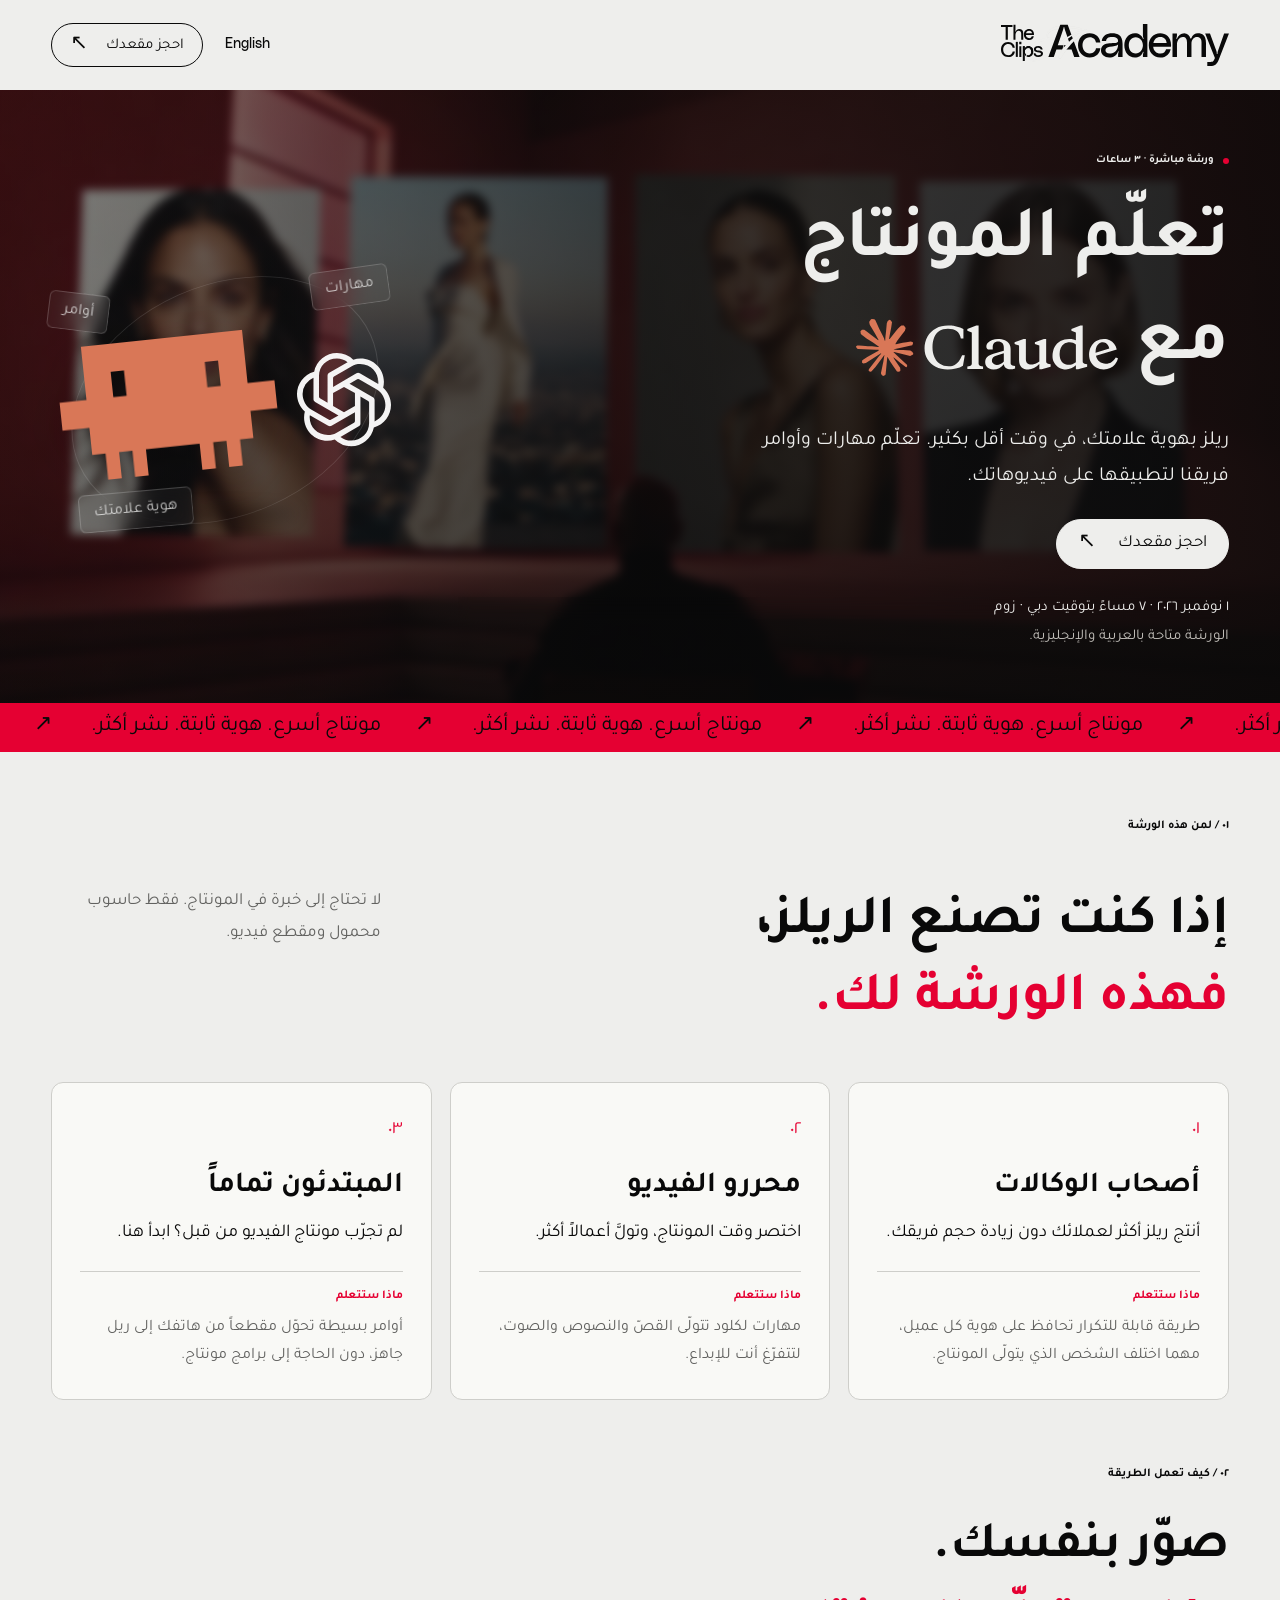
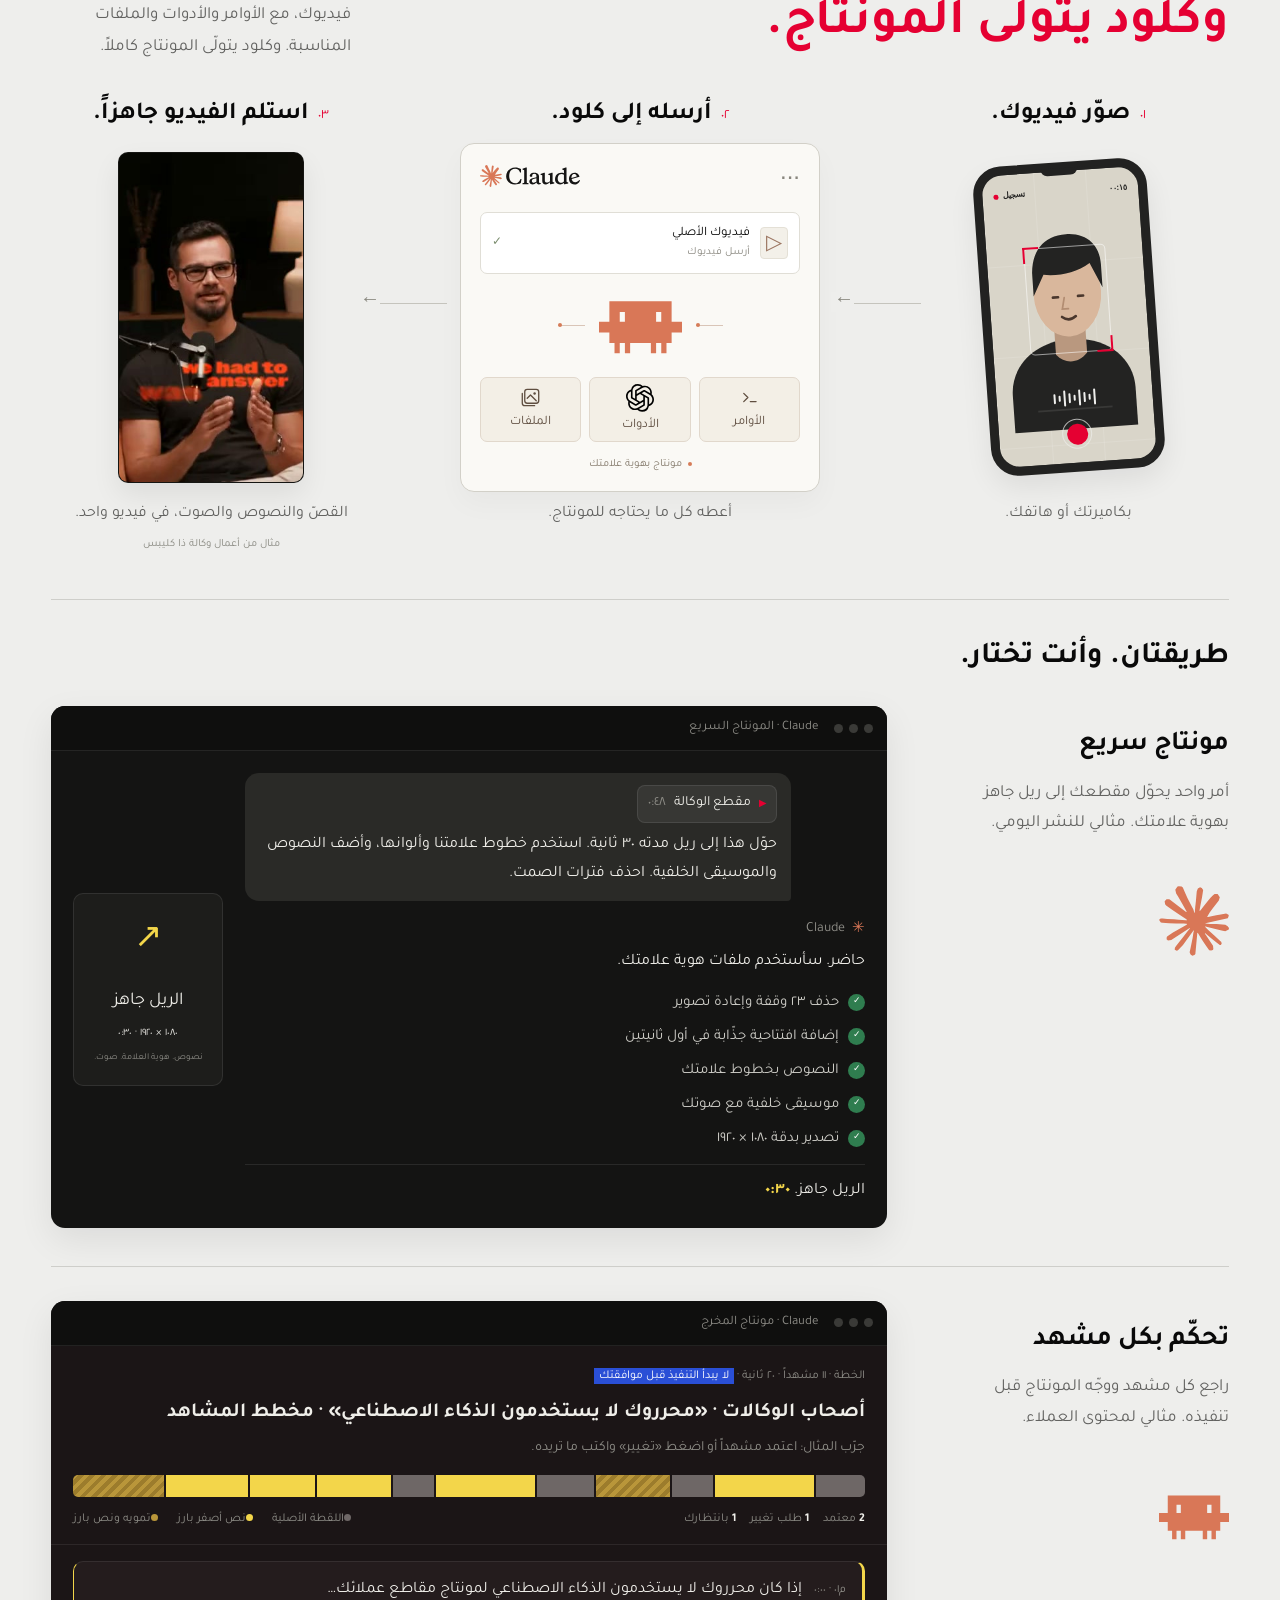
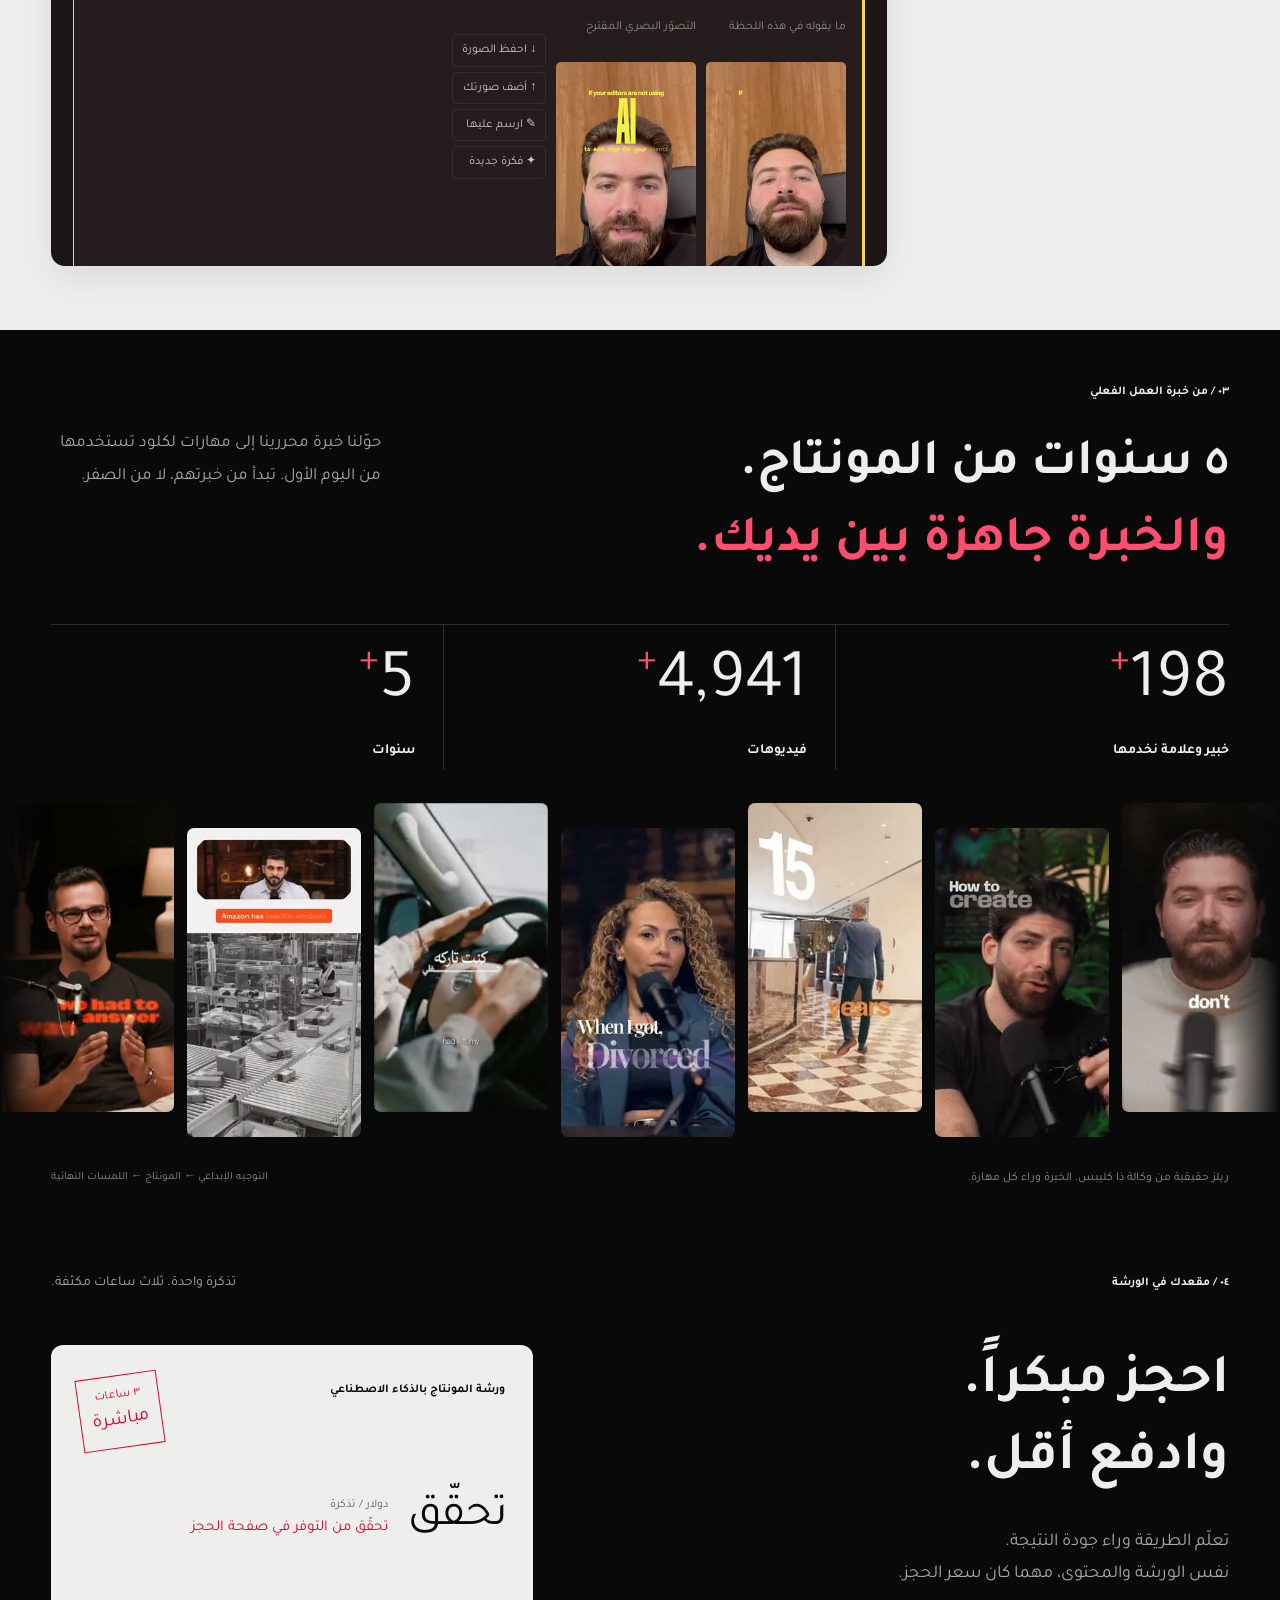
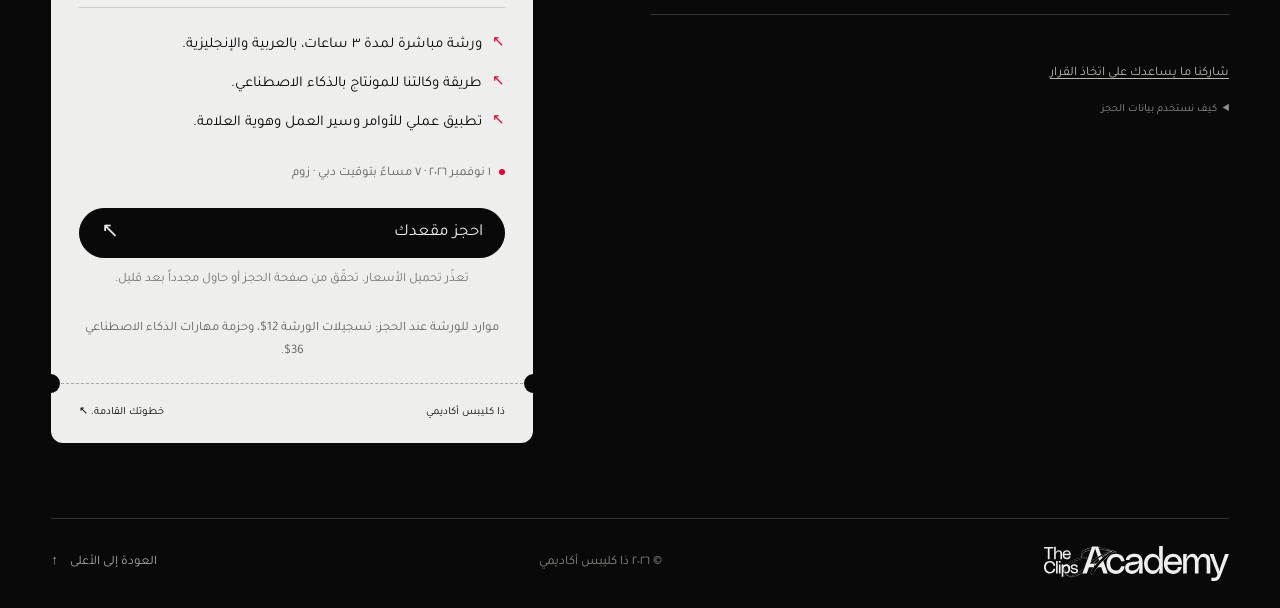
==== ar.html @ a766a7c7 "Show extended $47 workshop offer" ====
<!doctype html>
<html lang="ar" dir="rtl">
<head>
  <meta charset="UTF-8">
  <meta name="viewport" content="width=device-width, initial-scale=1">
  <meta name="theme-color" content="#eeeeec">
  <meta name="description" content="تعلّم مونتاج الريلز باستخدام كلود في ورشة مباشرة لمدة ٣ ساعات بالعربية والإنجليزية، لأصحاب الوكالات ومحرري الفيديو والمبتدئين. مونتاج بهوية علامتك، بأمر واحد أو مشهداً بمشهد.">
  <meta property="og:title" content="ذا كليبس أكاديمي | مونتاج الريلز باستخدام كلود">
  <meta property="og:description" content="خبرة آلاف الفيديوهات في مهارات وخطوات عمل بالذكاء الاصطناعي. ورشة مباشرة لمدة ٣ ساعات بالعربية والإنجليزية، عبر زوم يوم ١ نوفمبر ٢٠٢٦، الساعة ٧ مساءً بتوقيت دبي.">
  <meta property="og:type" content="website">
  <meta property="og:url" content="https://theclips.academy/ar.html">
  <link rel="canonical" href="https://theclips.academy/ar.html">
  <link rel="alternate" hreflang="en" href="https://theclips.academy/">
  <link rel="alternate" hreflang="ar" href="https://theclips.academy/ar.html">
  <link rel="alternate" hreflang="x-default" href="https://theclips.academy/">
  <meta property="og:locale" content="ar_AE">
  <meta property="og:locale:alternate" content="en_US">
  <meta property="og:image" content="https://theclips.academy/assets/hero-poster.jpg">
  <meta name="twitter:card" content="summary_large_image">
  <title>ذا كليبس أكاديمي | مونتاج الريلز باستخدام كلود</title>
  <link rel="icon" type="image/svg+xml" href="assets/favicon.svg">
  <link rel="preload" href="assets/tajawal-regular.ttf" as="font" type="font/ttf" crossorigin>
  <link rel="preload" href="assets/tajawal-bold.ttf" as="font" type="font/ttf" crossorigin>
  <link rel="stylesheet" href="style.css?v=claude-workflow-1">
  <link rel="stylesheet" href="omar.css?v=omar-1">
  <link rel="stylesheet" href="arabic.css?v=bilingual-1">
  <link rel="stylesheet" href="workflow.css?v=claude-workflow-1">
  <link rel="stylesheet" href="refine.css?v=mobile-stats-2">
  <script src="app.js?v=refine-1" defer></script>
  <script src="omar.js?v=flow-1" defer></script>
  <script type="module" src="features/pricing/storefront.mjs?v=sunday-47"></script>
  <link rel="stylesheet" href="features/analytics/feedback.css">
  <script type="module" src="features/analytics/tracking.mjs?v=funnel-1"></script>
  <script src="features/analytics/meta-pixel.js?v=1" defer></script>
</head>
<body>
  <a class="skip-link" href="#main">انتقل إلى المحتوى</a>
  <header class="header">
    <a class="brand" href="#top" aria-label="ذا كليبس أكاديمي، الصفحة الرئيسية"><img src="assets/logo-dark.svg" alt="ذا كليبس أكاديمي" width="1928" height="359"></a>
    <div class="header-actions"><a class="language-link" href="./" lang="en" dir="ltr" hreflang="en" aria-label="View website in English">English</a>
    <a class="button button-small nav-cta" href="https://os.theclips.academy/workshop/checkout"><span>احجز مقعدك</span><span class="arrow" aria-hidden="true">↗</span></a>
    </div>
  </header>
  <main id="main">
    <section class="hero section" id="top" aria-labelledby="hero-title">
      <div class="hero-backdrop" aria-hidden="true"><video id="hero-video" src="assets/hero-film.mp4" poster="assets/hero-poster.jpg" muted loop playsinline preload="metadata"></video></div>
      <div class="hero-layout">
        <div class="hero-content">
          <div class="eyebrow hero-eyebrow" data-load><span class="live-dot" aria-hidden="true"></span>ورشة مباشرة · ٣ ساعات</div>
          <h1 id="hero-title"><span class="heading-line" data-load>تعلّم المونتاج</span><span class="heading-line hero-logo-line" data-load style="--delay:.12s"><span>مع</span><img class="headline-claude" src="assets/claude-logo-light.svg" alt="Claude" width="9156" height="2000"></span></h1>
          <div class="hero-copy" data-load style="--delay:.2s"><p class="hero-subheading">ريلز بهوية علامتك، في وقت أقل بكثير. تعلّم مهارات وأوامر فريقنا لتطبيقها على فيديوهاتك.</p><a href="https://os.theclips.academy/workshop/checkout" class="button button-primary magnetic"><span>احجز مقعدك</span><span class="arrow" aria-hidden="true">↗</span></a></div>
          <div class="hero-details"><p class="hero-event">١ نوفمبر ٢٠٢٦ · ٧ مساءً بتوقيت دبي · زوم</p><p class="hero-language">الورشة متاحة بالعربية والإنجليزية.</p></div>
        </div>
        <div class="hero-companion" aria-hidden="true"><div class="companion-orbit"></div><span class="companion-chip chip-skills">مهارات</span><span class="companion-chip chip-prompt">أوامر</span><span class="companion-chip chip-brand">هوية علامتك</span><div class="companion-pair"><img class="companion-clawd" src="assets/clawd.svg" alt="" width="240" height="240"><img class="companion-chatgpt" src="assets/chatgpt-symbol.svg" alt="" width="100" height="100"></div><span class="companion-shadow"></span></div>
      </div>
      <div class="word-ticker" aria-hidden="true"><div class="word-track"><span>مونتاج أسرع. هوية ثابتة. نشر أكثر. <i>↗</i> </span><span>مونتاج أسرع. هوية ثابتة. نشر أكثر. <i>↗</i> </span><span>مونتاج أسرع. هوية ثابتة. نشر أكثر. <i>↗</i> </span><span>مونتاج أسرع. هوية ثابتة. نشر أكثر. <i>↗</i> </span></div></div>
    </section>
    <section class="who section" id="who" aria-labelledby="who-title">
      <div class="section-top" data-reveal><span class="eyebrow">٠١ / لمن هذه الورشة</span></div>
      <div class="section-heading"><h2 id="who-title" data-reveal><span class="heading-line">إذا كنت تصنع الريلز،</span><span class="heading-line accent">فهذه الورشة لك.</span></h2><p data-reveal>لا تحتاج إلى خبرة في المونتاج. فقط حاسوب محمول ومقطع&nbsp;فيديو.</p></div>
      <ul class="who-grid" aria-label="الفئات التي تستفيد من الورشة"><li data-reveal style="--delay:0.00s"><span class="step-number" aria-hidden="true">٠١</span><h3>أصحاب الوكالات</h3><p class="who-line">أنتج ريلز أكثر لعملائك دون زيادة حجم فريقك.</p><p class="who-get"><b>ماذا ستتعلم</b>طريقة قابلة للتكرار تحافظ على هوية كل عميل، مهما اختلف الشخص الذي يتولّى المونتاج.</p></li><li data-reveal style="--delay:0.08s"><span class="step-number" aria-hidden="true">٠٢</span><h3>محررو الفيديو</h3><p class="who-line">اختصر وقت المونتاج، وتولَّ أعمالاً أكثر.</p><p class="who-get"><b>ماذا ستتعلم</b>مهارات لكلود تتولّى القصّ والنصوص والصوت، لتتفرّغ أنت للإبداع.</p></li><li data-reveal style="--delay:0.16s"><span class="step-number" aria-hidden="true">٠٣</span><h3>المبتدئون تماماً</h3><p class="who-line">لم تجرّب مونتاج الفيديو من قبل؟ ابدأ هنا.</p><p class="who-get"><b>ماذا ستتعلم</b>أوامر بسيطة تحوّل مقطعاً من هاتفك إلى ريل جاهز، دون الحاجة إلى برامج مونتاج.</p></li></ul>
    </section>
    <section class="method section" id="method" aria-labelledby="method-title">
      <div class="section-top"><span class="eyebrow">٠٢ / كيف تعمل الطريقة</span></div>
      <div class="section-heading"><h2 id="method-title"><span class="heading-line">صوّر بنفسك.</span><span class="heading-line accent">وكلود يتولّى المونتاج.</span></h2><p>فيديوك، مع الأوامر والأدوات والملفات المناسبة. وكلود يتولّى المونتاج كاملاً.</p></div>
      <ol class="edit-workflow" aria-label="من التصوير إلى الفيديو النهائي مع كلود">
        <li class="workflow-stage workflow-capture">
          <div class="workflow-step"><span class="workflow-number" aria-hidden="true">٠١</span><h3>صوّر فيديوك.</h3></div>
          <div class="workflow-scene" role="img" aria-label="رسم توضيحي لتصوير فيديو بالهاتف">
            <div class="recording-phone"><div class="recording-screen"><div class="recording-meta"><span><i></i>تسجيل</span><span>٠٠:١٥</span></div><svg class="capture-person" viewBox="0 0 180 260" fill="none" aria-hidden="true"><path d="M19 260v-43c0-35 30-61 71-61s71 26 71 61v43" fill="#232322"/><path d="M72 137h36v36c-11 12-26 12-36 0v-36Z" fill="#b9987f"/><ellipse cx="90" cy="103" rx="39" ry="50" fill="#d9b79c"/><path d="M51 104V82c0-30 16-47 42-47 24 0 38 15 38 37v27l-13-29c-16 10-35 13-54 10l-13 24Z" fill="#232322"/><path d="M73 107h6m23 0h6M82 130c5 4 11 4 16 0" stroke="#4a372d" stroke-width="3" stroke-linecap="round"/><path d="m86 108-3 13h7" stroke="#b38d72" stroke-width="2" stroke-linecap="round"/><path d="M47 237h86" stroke="#eeeeec" stroke-opacity=".1" stroke-width="2"/></svg><div class="capture-focus"></div><div class="capture-wave"><i></i><i></i><i></i><i></i><i></i><i></i><i></i><i></i><i></i></div><div class="recording-shutter"><span></span></div></div></div>
          </div>
          <p class="workflow-caption">بكاميرتك أو هاتفك.</p><span class="workflow-connector" aria-hidden="true"><i></i><b>→</b></span>
        </li>
        <li class="workflow-stage workflow-claude">
          <div class="workflow-step"><span class="workflow-number" aria-hidden="true">٠٢</span><h3>أرسله إلى كلود.</h3></div>
          <div class="workflow-scene"><div class="claude-workbench" role="img" aria-label="الفيديو والأوامر والأدوات والملفات تجتمع في كلود">
            <div class="workflow-appbar"><img src="assets/claude-logo.svg" width="106" height="29" alt="Claude"><span aria-hidden="true">···</span></div>
            <div class="workflow-upload"><span class="upload-play" aria-hidden="true">▷</span><span><strong>فيديوك الأصلي</strong><small>أرسل فيديوك</small></span><span class="upload-check" aria-hidden="true">✓</span></div>
            <div class="workflow-engine"><span class="engine-line" aria-hidden="true"></span><img src="assets/clawd.svg" width="100" height="100" alt=""><span class="engine-line" aria-hidden="true"></span></div>
            <div class="workflow-inputs"><span class="workflow-input workflow-input-prompt"><svg viewBox="0 0 28 28" fill="none" aria-hidden="true"><path d="m7 9 5 5-5 5M15 19h7" stroke="currentColor" stroke-width="1.6" stroke-linecap="round" stroke-linejoin="round"/></svg><span>الأوامر</span></span><span class="workflow-input workflow-input-tools"><img src="assets/chatgpt-symbol.svg" width="28" height="28" alt="ChatGPT"><span>الأدوات</span></span><span class="workflow-input workflow-input-assets"><svg viewBox="0 0 28 28" fill="none" aria-hidden="true"><rect x="7" y="4" width="17" height="17" rx="3" stroke="currentColor" stroke-width="1.6"/><path d="M4 9v12a3 3 0 0 0 3 3h12m-9-9 4-4 7 7" stroke="currentColor" stroke-width="1.6" stroke-linecap="round" stroke-linejoin="round"/><circle cx="19" cy="9" r="1.5" fill="currentColor"/></svg><span>الملفات</span></span></div>
            <div class="workflow-edit-label"><span class="live-dot" aria-hidden="true"></span>مونتاج بهوية علامتك</div>
          </div></div>
          <p class="workflow-caption">أعطه كل ما يحتاجه للمونتاج.</p><span class="workflow-connector" aria-hidden="true"><i></i><b>→</b></span>
        </li>
        <li class="workflow-stage workflow-finish">
          <div class="workflow-step"><span class="workflow-number" aria-hidden="true">٠٣</span><h3>استلم الفيديو جاهزاً.</h3></div>
          <figure class="method-result"><div class="workflow-scene"><div class="result-reel"><video id="result-video" src="assets/work-01.mp4" poster="assets/work-01.jpg" muted loop playsinline controls preload="none" aria-label="فيديو ريل من الأعمال الفعلية لوكالة ذا كليبس"></video><button class="result-control" aria-label="تشغيل فيديو الوكالة" aria-pressed="false" hidden><span aria-hidden="true">▷</span></button></div></div><figcaption><p class="workflow-caption">القصّ والنصوص والصوت، في فيديو واحد.</p><span class="workflow-example">مثال من أعمال وكالة ذا كليبس</span></figcaption></figure>
        </li>
      </ol>
      <div class="editing-paths" aria-labelledby="paths-title"><div class="paths-heading"><h2 id="paths-title">طريقتان. وأنت تختار.</h2></div>
<div class="path-rows">
        <article class="path-row" id="path-quick"><div class="path-copy"><h3>مونتاج سريع</h3><p>أمر واحد يحوّل مقطعك إلى ريل جاهز بهوية علامتك. مثالي للنشر اليومي.</p><img class="path-character" src="assets/claude-spark.svg" width="72" height="72" alt="" aria-hidden="true"></div>
          <div class="demo demo-quick" role="img" aria-label="مثال توضيحي: أمر واحد في كلود يحوّل المقطع الأصلي إلى ريل جاهز مع النصوص.">
            <div class="demo-bar"><i></i><i></i><i></i><span><bdi lang="en">Claude</bdi> · المونتاج السريع</span></div>
            <div class="demo-body">
              <div class="demo-chat">
                <div class="chat-user" data-reveal>
                  <span class="chat-file"><b aria-hidden="true">▶</b>مقطع الوكالة<em>٠:٤٨</em></span>
                  <p>حوّل هذا إلى ريل مدته ٣٠ ثانية. استخدم خطوط علامتنا وألوانها، وأضف النصوص والموسيقى الخلفية. احذف فترات الصمت.</p>
                </div>
                <div class="chat-claude" data-reveal style="--delay:.2s">
                  <span class="chat-name"><i aria-hidden="true">✳</i>Claude</span>
                  <p>حاضر. سأستخدم ملفات هوية علامتك.</p>
                  <ul class="demo-steps"><li data-reveal style="--delay:0.35s"><span class="demo-check" aria-hidden="true">✓</span>حذف ٢٣ وقفة وإعادة تصوير</li><li data-reveal style="--delay:0.53s"><span class="demo-check" aria-hidden="true">✓</span>إضافة افتتاحية جذّابة في أول ثانيتين</li><li data-reveal style="--delay:0.71s"><span class="demo-check" aria-hidden="true">✓</span>النصوص بخطوط علامتك</li><li data-reveal style="--delay:0.89s"><span class="demo-check" aria-hidden="true">✓</span>موسيقى خلفية مع صوتك</li><li data-reveal style="--delay:1.07s"><span class="demo-check" aria-hidden="true">✓</span>تصدير بدقة ١٠٨٠ × ١٩٢٠</li></ul>
                  <p class="chat-done" data-reveal style="--delay:1.3s">الريل جاهز. <b>٠:٣٠</b></p>
                </div>
              </div>
              <div class="demo-output demo-export"><span class="export-icon" aria-hidden="true">↗</span><strong>الريل جاهز</strong><span>١٠٨٠ × ١٩٢٠ · ٠:٣٠</span><small>نصوص. هوية العلامة. صوت.</small></div>
            </div>
          </div>
        </article>
        <article class="path-row" id="path-director"><div class="path-copy"><h3>تحكّم بكل مشهد</h3><p>راجع كل مشهد ووجّه المونتاج قبل تنفيذه. مثالي لمحتوى العملاء.</p><img class="path-character" src="assets/clawd.svg" width="72" height="72" alt="" aria-hidden="true"></div>
          <div class="demo demo-director" aria-label="مثال توضيحي: يخطّط كلود الريل مشهداً بمشهد. يمكنك اعتماد التصوّر البصري لكل مشهد أو طلب تغييره.">
            <div class="demo-bar"><i></i><i></i><i></i><span><bdi lang="en">Claude</bdi> · مونتاج المخرج</span></div>
            <div class="beat-sheet">
              <div class="bs-head">
                <p class="bs-meta">الخطة · ١١ مشهداً · ٢٠ ثانية · <mark>لا يبدأ التنفيذ قبل موافقتك</mark></p>
                <h4>أصحاب الوكالات · «محرروك لا يستخدمون الذكاء الاصطناعي» · مخطط المشاهد</h4><p class="bs-hint">جرّب المثال: اعتمد مشهداً أو اضغط «تغيير» واكتب ما تريده.</p>
                <div class="bs-timeline" aria-hidden="true"><i class="seg-a" style="flex:6"></i><i class="seg-y" style="flex:12"></i><i class="seg-a" style="flex:5"></i><i class="seg-b" style="flex:9"></i><i class="seg-a" style="flex:7"></i><i class="seg-y" style="flex:12"></i><i class="seg-a" style="flex:5"></i><i class="seg-y" style="flex:9"></i><i class="seg-y" style="flex:8"></i><i class="seg-y" style="flex:10"></i><i class="seg-b" style="flex:11"></i></div>
                <div class="bs-status"><p><span><b data-tally="approved">2</b> معتمد</span><span><b data-tally="change">1</b> طلب تغيير</span><span><b data-tally="pending">1</b> بانتظارك</span></p><p class="bs-legend"><span class="lg-a">اللقطة الأصلية</span><span class="lg-y">نص أصفر بارز</span><span class="lg-b">تمويه ونص بارز</span></p></div>
              </div>
              <div class="bs-list">
                <div class="beat is-approved" data-beat data-kind="slam">
                  <div class="beat-top"><span class="beat-id">م٠١ · ٠:٠٠</span><p>إذا كان محرروك لا يستخدمون الذكاء الاصطناعي لمونتاج مقاطع عملائك…</p></div>
                  <div class="beat-frames">
                    <figure><figcaption>ما يقوله في هذه اللحظة</figcaption><img src="assets/omar-beat-01.jpg" alt="" loading="lazy"></figure>
                    <figure><figcaption>التصوّر البصري المقترح</figcaption><img src="assets/omar-beat-02.jpg" alt="" loading="lazy"><span class="beat-kind">نص أصفر بارز · «الذكاء الاصطناعي»</span></figure>
                    <div class="beat-tools" aria-hidden="true"><span>↓ احفظ الصورة</span><span>↑ أضف صورتك</span><span>✎ ارسم عليها</span><span>✦ فكرة جديدة</span></div>
                  </div>
                  <div class="beat-actions"><button type="button" class="beat-approve" aria-pressed="true">اعتماد</button><button type="button" class="beat-change" aria-pressed="false">تغيير</button><span class="beat-state"></span></div>
                  <label class="beat-note"><span class="visually-hidden">ما التغيير المطلوب في المشهد ٠١؟</span><textarea rows="2" placeholder="كيف تريد أن يبدو هذا المشهد؟"></textarea></label>
                </div><div class="beat is-change" data-beat data-kind="blur">
                  <div class="beat-top"><span class="beat-id">م٠٣ · ٠:٠٥</span><p>…فأنت تهدر الوقت والمال.</p></div>
                  <div class="beat-frames">
                    <figure><figcaption>ما يقوله في هذه اللحظة</figcaption><img src="assets/omar-beat-03.jpg" alt="" loading="lazy"></figure>
                    <figure><figcaption>التصوّر البصري المقترح</figcaption><img src="assets/omar-beat-04.jpg" alt="" loading="lazy"><span class="beat-kind">تمويه ونص بارز · «الوقت»</span></figure>
                    <div class="beat-tools" aria-hidden="true"><span>↓ احفظ الصورة</span><span>↑ أضف صورتك</span><span>✎ ارسم عليها</span><span>✦ فكرة جديدة</span></div>
                  </div>
                  <div class="beat-actions"><button type="button" class="beat-approve" aria-pressed="false">اعتماد</button><button type="button" class="beat-change" aria-pressed="true">تغيير</button><span class="beat-state"></span></div>
                  <label class="beat-note"><span class="visually-hidden">ما التغيير المطلوب في المشهد ٠٣؟</span><textarea rows="2" placeholder="كيف تريد أن يبدو هذا المشهد؟">زِد تمويه الخلفية وأضف «والمال» كنص ثانٍ عند نطق الكلمة التالية.</textarea></label>
                </div><div class="beat is-approved" data-beat data-kind="slam">
                  <div class="beat-top"><span class="beat-id">م٠٥ · ٠:٠٨</span><p>نطلق ورشة لأصحاب الوكالات. لمحرري الفيديو. وللمبتدئين تماماً.</p></div>
                  <div class="beat-frames">
                    <figure><figcaption>ما يقوله في هذه اللحظة</figcaption><img src="assets/omar-beat-05.jpg" alt="" loading="lazy"></figure>
                    <figure><figcaption>التصوّر البصري المقترح</figcaption><img src="assets/omar-beat-06.jpg" alt="" loading="lazy"><span class="beat-kind">نص أصفر بارز · «الورشة»</span></figure>
                    <div class="beat-tools" aria-hidden="true"><span>↓ احفظ الصورة</span><span>↑ أضف صورتك</span><span>✎ ارسم عليها</span><span>✦ فكرة جديدة</span></div>
                  </div>
                  <div class="beat-actions"><button type="button" class="beat-approve" aria-pressed="true">اعتماد</button><button type="button" class="beat-change" aria-pressed="false">تغيير</button><span class="beat-state"></span></div>
                  <label class="beat-note"><span class="visually-hidden">ما التغيير المطلوب في المشهد ٠٥؟</span><textarea rows="2" placeholder="كيف تريد أن يبدو هذا المشهد؟"></textarea></label>
                </div><div class="beat is-pending" data-beat data-kind="blur">
                  <div class="beat-top"><span class="beat-id">م١١ · ٠:١٩</span><p>احجز مبكراً للاستفادة من أسعار الإطلاق.</p></div>
                  <div class="beat-frames">
                    <figure><figcaption>ما يقوله في هذه اللحظة</figcaption><img src="assets/omar-beat-07.jpg" alt="" loading="lazy"></figure>
                    <figure><figcaption>التصوّر البصري المقترح</figcaption><img src="assets/omar-beat-08.jpg" alt="" loading="lazy"><span class="beat-kind">تمويه ونص بارز · «أسعار الإطلاق»</span></figure>
                    <div class="beat-tools" aria-hidden="true"><span>↓ احفظ الصورة</span><span>↑ أضف صورتك</span><span>✎ ارسم عليها</span><span>✦ فكرة جديدة</span></div>
                  </div>
                  <div class="beat-actions"><button type="button" class="beat-approve" aria-pressed="false">اعتماد</button><button type="button" class="beat-change" aria-pressed="false">تغيير</button><span class="beat-state"></span></div>
                  <label class="beat-note"><span class="visually-hidden">ما التغيير المطلوب في المشهد ١١؟</span><textarea rows="2" placeholder="كيف تريد أن يبدو هذا المشهد؟"></textarea></label>
                </div>
              </div>
            </div>
          </div>
        </article>
      </div>
      </div>
    </section>
    <section class="work section section-dark" id="work" aria-labelledby="work-title">
      <div class="section-top" data-reveal><span class="eyebrow">٠٣ / من خبرة العمل الفعلي</span></div>
      <div class="section-heading"><h2 id="work-title" data-reveal><span class="heading-line">٥ سنوات من المونتاج.</span><span class="heading-line accent">والخبرة جاهزة بين يديك.</span></h2><p data-reveal>حوّلنا خبرة محررينا إلى مهارات لكلود تستخدمها من اليوم الأول. تبدأ من خبرتهم، لا من&nbsp;الصفر.</p></div>
      <ul class="work-stats" aria-label="وكالة ذا كليبس بالأرقام"><li data-reveal style="--delay:0.0s"><strong><span data-count="200">٢٠٠</span><i>+</i></strong><b>خبير وعلامة نخدمها</b></li><li data-reveal style="--delay:0.1s"><strong><span data-count="5000">٥٬٠٠٠</span><i>+</i></strong><b>فيديوهات</b></li><li data-reveal style="--delay:0.2s"><strong><span data-count="5">٥</span><i>+</i></strong><b>سنوات</b></li></ul>
      <div class="portfolio-ticker" tabindex="0" role="region" aria-label="شريط فيديوهات من أعمال وكالة ذا كليبس. مرّر المؤشر فوقه أو انتقل إليه بلوحة المفاتيح لإيقاف الحركة."><div class="portfolio-track"><div class="portfolio-group"><div class="work-frame"><video src="assets/work-01.mp4" poster="assets/work-01.jpg" muted loop playsinline preload="none" aria-label="مقتطف 01 من أعمال وكالة ذا كليبس"></video></div><div class="work-frame"><video src="assets/work-02.mp4" poster="assets/work-02.jpg" muted loop playsinline preload="none" aria-label="مقتطف 02 من أعمال وكالة ذا كليبس"></video></div><div class="work-frame"><video src="assets/work-03.mp4" poster="assets/work-03.jpg" muted loop playsinline preload="none" aria-label="مقتطف 03 من أعمال وكالة ذا كليبس"></video></div><div class="work-frame"><video src="assets/work-04.mp4" poster="assets/work-04.jpg" muted loop playsinline preload="none" aria-label="مقتطف 04 من أعمال وكالة ذا كليبس"></video></div><div class="work-frame"><video src="assets/work-05.mp4" poster="assets/work-05.jpg" muted loop playsinline preload="none" aria-label="مقتطف 05 من أعمال وكالة ذا كليبس"></video></div><div class="work-frame"><video src="assets/work-06.mp4" poster="assets/work-06.jpg" muted loop playsinline preload="none" aria-label="مقتطف 06 من أعمال وكالة ذا كليبس"></video></div><div class="work-frame"><video src="assets/work-07.mp4" poster="assets/work-07.jpg" muted loop playsinline preload="none" aria-label="مقتطف 07 من أعمال وكالة ذا كليبس"></video></div><div class="work-frame"><video src="assets/work-08.mp4" poster="assets/work-08.jpg" muted loop playsinline preload="none" aria-label="مقتطف 08 من أعمال وكالة ذا كليبس"></video></div></div></div></div>
      <div class="work-bottom"><p>ريلز حقيقية من وكالة ذا كليبس. الخبرة وراء كل مهارة.</p><span>التوجيه الإبداعي ← المونتاج ← اللمسات النهائية</span></div>
    </section>
    <section class="tickets section section-dark" id="tickets" aria-labelledby="tickets-title">
      <div class="section-top" data-reveal><span class="eyebrow">٠٤ / مقعدك في الورشة</span><span class="small">تذكرة واحدة. ثلاث ساعات مكثفة.</span></div>
      <div class="ticket-layout">
        <div class="ticket-copy"><h2 id="tickets-title" data-reveal><span class="heading-line">احجز مبكراً.</span><span class="heading-line">وادفع أقل.</span></h2><p data-reveal>تعلّم الطريقة وراء جودة النتيجة.<br>نفس الورشة والمحتوى، مهما كان سعر&nbsp;الحجز.</p>
          <ol class="price-ladder" aria-label="أسعار التذاكر" hidden>
            <li data-stage="early"><div class="price-bar"><span dir="ltr">$47</span></div><div class="price-label">الحجز المبكر</div></li>
            <li data-stage="standard"><div class="price-bar"><span dir="ltr">$67</span></div><div class="price-label">الحجز العادي</div></li>
            <li data-stage="final"><div class="price-bar"><span dir="ltr">$97</span></div><div class="price-label">الحجز الأخير</div></li>
          </ol>
          <div class="pricing-countdown"><p class="countdown-label">جارٍ التحقق من توفر التذاكر.</p><div class="countdown-units" hidden></div></div>
        </div>
        <div class="ticket-card" data-reveal style="--delay:.12s"><div class="ticket-card-top"><span class="eyebrow">ورشة المونتاج بالذكاء الاصطناعي</span><span class="ticket-sticker">٣ ساعات<br><b>مباشرة</b></span></div><div class="ticket-price is-pending"><span>تحقّق</span><div>دولار / تذكرة<br><b>جارٍ التحقق من السعر</b></div></div><div class="ticket-rule"></div><ul class="ticket-includes"><li>ورشة مباشرة لمدة ٣ ساعات، بالعربية والإنجليزية.</li><li>طريقة وكالتنا للمونتاج بالذكاء الاصطناعي.</li><li>تطبيق عملي للأوامر وسير العمل وهوية العلامة.</li></ul><div class="ticket-schedule"><span class="live-dot" aria-hidden="true"></span><span>١ نوفمبر ٢٠٢٦ · ٧ مساءً بتوقيت دبي · زوم</span></div><a class="button button-primary magnetic booking-button" href="https://os.theclips.academy/workshop/checkout"><span>احجز مقعدك</span><span class="arrow" aria-hidden="true">↗</span></a><p class="checkout-note" data-pricing-status>جارٍ التحقق من توفر التذاكر.</p><p class="addon-note">موارد للورشة عند الحجز: تسجيلات الورشة <bdi dir="ltr">$12</bdi>، وحزمة مهارات الذكاء الاصطناعي <bdi dir="ltr">$36</bdi>.</p><div class="ticket-perforation" aria-hidden="true"></div><div class="ticket-card-bottom"><span>ذا كليبس أكاديمي</span><span>خطوتك القادمة. ↖</span></div></div>
      </div>
      <footer class="footer"><a href="#top" class="brand" aria-label="العودة إلى الأعلى"><img src="assets/logo-light.svg" alt="ذا كليبس أكاديمي" width="1928" height="359"></a><span>© ٢٠٢٦ ذا كليبس أكاديمي</span><a class="text-link" href="#top">العودة إلى الأعلى <span aria-hidden="true">↑</span></a></footer>
    </section>
  </main>
</body>
</html>
---- style.css ----
@font-face{font-family:PolySans;src:url('assets/polysans.woff') format('woff');font-weight:400;font-display:swap}
@font-face{font-family:PolySans;src:url('assets/polysans-medium.woff') format('woff');font-weight:600;font-display:swap}
@font-face{font-family:Tajawal;src:url('assets/tajawal-regular.ttf') format('truetype');font-weight:400;font-display:swap}
@font-face{font-family:Tajawal;src:url('assets/tajawal-bold.ttf') format('truetype');font-weight:700;font-display:swap}
:root{--paper:#eeeeec;--ink:#090909;--red:#e50032;--muted:#626260;--line:#cececa;--out:cubic-bezier(.16,1,.3,1);--inout:cubic-bezier(.65,0,.25,1);--gutter:clamp(24px,4vw,72px)}
*{box-sizing:border-box}html{scroll-behavior:smooth;scroll-padding-top:100px}body{margin:0;background:var(--paper);color:var(--ink);font-family:PolySans,Arial,sans-serif;-webkit-font-smoothing:antialiased}a{color:inherit;text-decoration:none}button{font:inherit;color:inherit;cursor:pointer;border:0}button,a{-webkit-tap-highlight-color:transparent}button:focus-visible,a:focus-visible,[tabindex]:focus-visible{outline:2px solid var(--red);outline-offset:5px}::selection{background:var(--red);color:white}h1,h2,h3,p,figure{margin:0}h1,h2,h3{font-family:PolySans,Arial,sans-serif;font-weight:400;text-wrap:balance}p{line-height:1.5;text-wrap:pretty}img,video{display:block;max-width:100%}svg{display:block}.section{padding-left:var(--gutter);padding-right:var(--gutter)}.eyebrow{font-size:10px;letter-spacing:.07em;font-weight:600}.small{font-size:12px}.muted{color:var(--muted)}.accent{color:var(--red)}.heading-line{display:block;white-space:nowrap}.skip-link{position:fixed;z-index:100;top:10px;left:10px;background:white;padding:16px;transform:translateY(-160%)}.skip-link:focus{transform:none}
.header{display:grid;grid-template-columns:minmax(0,1fr) auto minmax(0,1fr);align-items:center;gap:24px;padding:23px var(--gutter);position:sticky;top:0;z-index:30;background:#eeeeeced;backdrop-filter:blur(16px);transition:padding-top .5s var(--out),padding-bottom .5s var(--out),box-shadow .5s}.header.is-scrolled{padding-top:14px;padding-bottom:14px;box-shadow:0 1px 0 #00000012}.brand{width:228px;display:block;flex-shrink:0}.brand img{width:100%;height:auto}.nav{justify-self:center;display:flex;align-items:center;gap:8px;background:var(--ink);color:var(--paper);border-radius:100px;padding:6px}.nav a{font-size:12px;padding:12px 23px;border-radius:100px;transition:background .3s}.nav a:hover,.nav a[aria-current="location"]{background:#30302f}.button{border:1px solid var(--ink);border-radius:100px;display:inline-flex;align-items:center;justify-content:space-between;gap:22px;min-height:48px;padding:12px 21px;font-size:15px;line-height:1.2;position:relative;isolation:isolate;overflow:hidden;background:transparent;transition:color .3s,border-color .3s}.button>span{position:relative;z-index:1;transition:transform .5s var(--out)}.button:before{content:"";position:absolute;inset:0;z-index:0;background:var(--red);transform:translateY(103%);border-radius:50% 50% 0 0;transition:transform .5s var(--out),border-radius .5s var(--out)}.button:hover:before{transform:translateY(0);border-radius:0}.button:hover{color:white;border-color:var(--red)}.button:hover .arrow{transform:translate(2px,-2px)}.button-small{font-size:12px;padding:10px 18px;min-height:44px;gap:18px}.button-primary{background:var(--ink);color:var(--paper)}.button-price{border-left:1px solid #ffffff4a;margin-left:12px;padding-left:12px}.arrow{font-size:21px;line-height:1}.text-link{display:inline-flex;align-items:center;gap:12px;font-size:11px;line-height:1.4}.text-link:hover{color:var(--red)}
.hero{padding-top:54px;overflow:hidden;position:relative;isolation:isolate;background:var(--ink);color:var(--paper)}.hero-backdrop{position:absolute;inset:-12px;z-index:-2;filter:blur(5px);pointer-events:none}.hero-backdrop video{width:100%;height:100%;object-fit:cover;object-position:center;transform:scale(1.025)}.hero:before{content:"";position:absolute;inset:0;z-index:-1;background:linear-gradient(90deg,rgba(9,9,9,.88) 0%,rgba(9,9,9,.73) 45%,rgba(9,9,9,.38) 100%),linear-gradient(0deg,rgba(9,9,9,.4),rgba(9,9,9,.12))}.hero-eyebrow{display:flex;align-items:center;gap:9px;margin-bottom:30px}.live-dot{display:inline-block;width:6px;height:6px;border-radius:50%;background:var(--red);flex-shrink:0}.eyebrow-divider{height:10px;width:1px;background:#aaa;margin:0 7px}.hero h1{font-size:clamp(52px,7vw,126px);letter-spacing:-.02em;line-height:.98}.hero-bottom{margin-top:34px}.hero-copy{max-width:460px}.hero .muted{color:#bcbcb6}.hero .accent,.hero .hero-goal strong{color:#ff4d70}.hero .button-primary{background:var(--paper);border-color:var(--paper);color:var(--ink)}.hero .button-primary:hover{color:white;border-color:var(--red)}.hero .button-price{border-left-color:#09090940}.hero .button:hover .button-price{border-left-color:#ffffff60}.hero .hero-note{color:#bcbcb6}.hero .eyebrow-divider{background:#ffffff55}.hero-copy>p:first-child{font-size:18px;letter-spacing:-.025em}.hero-goal{font-size:19px;line-height:1.3;margin-top:24px;letter-spacing:-.025em}.hero-goal strong{font-weight:400;color:var(--red)}.hero-subheading{margin-bottom:24px}.hero-note{font-size:10px;margin:10px 0 0;color:var(--muted)}.hero-actions{display:flex;align-items:center;gap:24px}.film-control{display:grid;place-items:center;width:34px;height:34px;border:1px solid #ffffff70;border-radius:50%;background:#0003;color:#fff;font-size:13px;flex-shrink:0;transition:background .25s}.film-control:hover{background:var(--red)}.hero-foot{display:flex;justify-content:space-between;align-items:center;margin-top:48px;padding-bottom:24px;font-size:9px;letter-spacing:.06em;gap:20px}.hero-foot a{display:flex;align-items:center;gap:12px}.hero-foot a span{font-size:18px}.word-ticker{margin:0 calc(var(--gutter)*-1);overflow:hidden;background:var(--red);color:var(--ink);padding:14px 0}.word-track{display:flex;width:max-content}.word-track>span{white-space:nowrap;flex-shrink:0;font-size:clamp(19px,2.3vw,33px);letter-spacing:-.035em}.word-ticker i{font-style:normal;padding:0 34px}
.section-dark{background:var(--ink);color:var(--paper)}.work{padding-top:62px;padding-bottom:42px;overflow:hidden}.section-top{display:flex;align-items:center;justify-content:space-between;margin-bottom:50px;gap:20px}.section-top>.small,.section-top>.text-link{color:#a9a9a3}.section-heading{display:flex;align-items:flex-start;justify-content:space-between;gap:50px;margin-bottom:42px}h2{font-size:clamp(39px,5.4vw,88px);letter-spacing:-.02em;line-height:1.04}.section-heading>p{font-size:15px;max-width:270px;color:#a9a9a3;padding-bottom:5px}.portfolio-ticker{overflow:hidden;margin:0 calc(var(--gutter)*-1);padding:7px 0;mask-image:linear-gradient(90deg,transparent,#000 4%,#000 96%,transparent)}.portfolio-track{display:flex;width:max-content;will-change:transform}.portfolio-group{display:flex;gap:13px;padding-right:13px;flex-shrink:0;min-width:100vw;justify-content:space-around}.work-frame{flex:0 0 174px;width:174px;aspect-ratio:9/16;border-radius:7px;overflow:hidden;background:#222;transform:translateZ(0)}.work-frame:nth-child(even){margin-top:25px;margin-bottom:0}.work-frame:nth-child(odd){margin-bottom:25px}.work-frame video{width:100%;height:100%;object-fit:cover}.work-bottom{display:flex;align-items:center;justify-content:space-between;color:#8e8e89;font-size:9px;margin-top:24px;gap:20px}.work-bottom>span{font-size:8px;letter-spacing:.035em}
.workshop{padding-top:62px;padding-bottom:65px}.workshop .section-top>.small{color:#626260}.workshop h2{margin-bottom:54px}.next-step{border-top:1px solid var(--line);padding-top:30px;display:flex;align-items:center;justify-content:space-between;gap:30px}.next-step>.eyebrow{color:#6a6a63;font-size:9px;flex-shrink:0}.next-step>p{font-size:16px;max-width:550px;letter-spacing:-.02em}.next-step>span:last-child{font-size:28px;color:var(--red)}
.tickets{padding-top:62px}.ticket-layout{display:grid;grid-template-columns:1.2fr 1fr;gap:10%;align-items:start}.ticket-copy>p{font-size:17px;color:#aaa9a4;margin-top:26px;letter-spacing:-.025em}.ticket-copy h2{font-size:clamp(40px,5.4vw,84px)}.price-ladder{list-style:none;padding:0;margin:48px 0 0;display:grid;grid-template-columns:repeat(3,minmax(0,1fr));gap:7px;align-items:end}.price-bar{border:1px solid #3c3c39;border-radius:3px 3px 0 0;display:flex;justify-content:space-between;align-items:flex-start;padding:16px 12px;height:100px;background:#191918;transform-origin:bottom}.price-bar>span{font-size:31px;letter-spacing:-.06em}.price-bar>i{font-style:normal;font-size:20px}.price-ladder li:nth-child(2) .price-bar{height:130px}.price-ladder li:nth-child(3) .price-bar{height:160px}.price-ladder li:nth-child(4) .price-bar{height:190px}.current .price-bar{background:var(--red);border-color:var(--red);color:#fff}.price-label{font-size:10px;color:#a7a7a2;min-height:44px;padding-top:12px}.price-label>span{display:block;color:var(--red);font-size:8px;margin-top:6px;letter-spacing:.05em}.current .price-label{color:#fff}.ticket-copy .ladder-note{font-size:11px;color:#8a8a85;margin-top:20px;letter-spacing:0}.ticket-card{background:var(--paper);color:var(--ink);padding:30px 28px 0;border-radius:12px;position:relative;overflow:hidden}.ticket-card-top{display:flex;justify-content:space-between;align-items:start;gap:20px;min-height:65px}.ticket-card-top>.eyebrow{font-size:9px;padding-top:5px}.ticket-sticker{border:1px solid var(--red);color:var(--red);font-size:9px;text-align:center;padding:9px 11px;transform:rotate(8deg);line-height:1.3}.ticket-sticker b{font-size:17px;font-weight:400}.ticket-price{display:flex;gap:24px;align-items:end;margin:5px 0 24px}.ticket-price>span{font-size:108px;line-height:1;letter-spacing:-.085em;margin-left:-5px}.ticket-price>div{font-size:9px;color:#676761;line-height:1.6;padding-bottom:10px}.ticket-price b{font-weight:400;font-size:12px;color:var(--red)}.ticket-rule{height:1px;background:#cecec8}.ticket-includes{list-style:none;padding:0;margin:23px 0}.ticket-includes li{position:relative;padding-left:23px;margin:12px 0;font-size:12px;line-height:1.4;text-wrap:pretty}.ticket-includes li:before{content:"↗";position:absolute;left:0;color:var(--red);font-size:15px;top:-1px}.ticket-schedule{display:flex;align-items:center;gap:8px;margin:26px 0 23px;font-size:10px;color:#62625b}.booking-button{width:100%;font-size:15px;gap:15px}.checkout-note{text-align:center;font-size:9px;color:#77776e;margin:10px 0 25px}.ticket-perforation{border-top:1px dashed #aaa99f;position:relative;margin:0 -28px}.ticket-perforation:before,.ticket-perforation:after{content:"";position:absolute;width:19px;height:19px;background:var(--ink);border-radius:50%;top:-10px}.ticket-perforation:before{left:-10px}.ticket-perforation:after{right:-10px}.ticket-card-bottom{display:flex;justify-content:space-between;gap:12px;font-size:7px;letter-spacing:.04em;padding:20px 0}.footer{margin-top:75px;display:flex;align-items:center;justify-content:space-between;padding:27px 0;border-top:1px solid #30302e;gap:24px}.footer .brand{width:185px}.footer>span{font-size:10px;color:#888882}.footer>.text-link{font-size:10px;color:#aaa9a3}
dialog{width:min(480px,calc(100% - 32px));border:0;background:var(--paper);color:var(--ink);border-radius:12px;padding:42px 32px}dialog::backdrop{background:#000a;backdrop-filter:blur(8px)}dialog[open]{animation:rise .5s var(--out)}.dialog-close{position:absolute;right:10px;top:8px;font-size:25px;background:transparent;width:40px;height:40px}dialog h2{font-size:36px;margin:22px 0 18px;letter-spacing:-.02em}dialog>p{font-size:14px;color:#66665e}.dialog-price{display:flex;align-items:center;justify-content:space-between;margin:23px 0 16px;padding:17px 0;border-top:1px solid #ccc;border-bottom:1px solid #ccc;font-size:13px}.dialog-price strong{font-size:30px;font-weight:400;letter-spacing:-.05em}dialog .small{font-size:10px}dialog .button{font-size:14px;width:100%;margin-top:24px}body.dialog-open{overflow:hidden}
/* OS1's native blur-and-rise timing, with device motion preferences respected. */
.motion [data-load]{animation:rise .95s var(--out) var(--delay,0s) backwards}.motion [data-reveal]:not(.in){opacity:0}.motion [data-reveal].in{animation:rise .95s var(--out) var(--delay,0s) backwards}.motion .word-track{animation:marquee 27s linear infinite}.motion .portfolio-track{animation:marquee 44s linear infinite}.portfolio-ticker:is(:hover,:focus,:focus-within) .portfolio-track{animation-play-state:paused}.motion .price-ladder.in .price-bar{animation:bar-rise .9s var(--out) .1s backwards}.motion .price-ladder.in li:nth-child(2) .price-bar{animation-delay:.2s}.motion .price-ladder.in li:nth-child(3) .price-bar{animation-delay:.3s}.motion .price-ladder.in li:nth-child(4) .price-bar{animation-delay:.4s}.motion .ticket-card.in .ticket-sticker{animation:sticker .85s var(--out) .4s backwards}.motion .word-ticker:not(.is-visible) .word-track,.motion .portfolio-ticker:not(.is-visible) .portfolio-track,.page-hidden *{animation-play-state:paused!important}
@keyframes rise{from{opacity:0;transform:translateY(28px);filter:blur(6px)}to{opacity:1;transform:translateY(0);filter:blur(0)}}@keyframes marquee{from{transform:translateX(0)}to{transform:translateX(-50%)}}@keyframes bar-rise{from{transform:scaleY(.25);opacity:0}to{transform:scaleY(1);opacity:1}}@keyframes sticker{from{opacity:0;transform:scale(1.5) rotate(-12deg)}60%{opacity:1;transform:scale(.95) rotate(11deg)}to{opacity:1;transform:scale(1) rotate(8deg)}}
@media(min-width:1700px){.hero-bottom{margin-top:50px}.hero-copy>p:first-child{font-size:21px}.hero-foot{margin-top:60px}}
@media(max-width:1100px){.brand{width:195px}.nav a{padding:11px 17px}.nav-cta{font-size:11px;gap:12px}.hero{padding-top:40px}.hero-bottom{margin-top:30px}.hero-copy>p:first-child{font-size:16px}.hero-goal{font-size:18px}.hero-copy .button{font-size:13px;gap:15px}.section-heading>p{max-width:220px;font-size:13px}.ticket-layout{gap:6%}.ticket-card{padding:25px 23px 0}.ticket-perforation{margin:0 -23px}.ticket-includes li{font-size:11px}.ticket-card-top>.eyebrow{font-size:8px}.ticket-price>span{font-size:98px}.price-bar{padding:14px 9px}.price-bar>span{font-size:28px}}
@media(max-width:760px){:root{--gutter:24px}html{scroll-padding-top:82px}.header{padding-top:16px;padding-bottom:16px;gap:12px}.header.is-scrolled{padding-top:12px;padding-bottom:12px}.brand{width:175px}.nav{display:none}.nav-cta{font-size:11px;gap:9px;padding:9px 13px;min-height:40px}.nav-cta .arrow{font-size:17px}.hero{padding-top:38px}.hero-eyebrow{font-size:8px;gap:7px;margin-bottom:25px}.eyebrow-divider{margin:0 3px}.hero h1{font-size:8.8vw;line-height:1.01;letter-spacing:-.02em}.hero-bottom{margin-top:27px}.hero-copy{max-width:520px}.hero-copy>p:first-child{font-size:16px;max-width:480px}.hero-goal{font-size:18px;margin-top:20px}.hero-subheading{margin-bottom:20px}.button{min-height:44px;padding:10px 17px;font-size:13px;gap:20px}.hero-copy .button{font-size:13px}.hero-note{font-size:9px;margin-top:9px;margin-left:0}.film-control{width:32px;height:32px}.hero-actions{gap:12px}.hero-backdrop{filter:blur(4px)}.hero:before{background:linear-gradient(90deg,rgba(9,9,9,.82),rgba(9,9,9,.65)),linear-gradient(0deg,rgba(9,9,9,.35),transparent)}.hero-foot{font-size:7px;margin-top:26px;padding-bottom:19px;gap:12px;letter-spacing:.025em}.hero-foot a{gap:6px}.hero-foot a span{font-size:15px}.word-ticker{padding:12px 0}.word-track>span{font-size:21px}.word-ticker i{padding:0 24px}.work,.workshop,.tickets{padding-top:37px}.section-top{margin-bottom:31px;gap:14px}.section-top .eyebrow{font-size:8px}.section-top>.small,.section-top>.text-link{font-size:9px;text-align:right}.section-heading{display:block;margin-bottom:26px}h2{font-size:8.2vw;letter-spacing:-.02em;line-height:1.07}.section-heading>p{max-width:330px;font-size:13px;margin-top:19px;padding:0}.work{padding-bottom:29px}.work-frame{width:142px;flex-basis:142px;border-radius:5px}.portfolio-group{gap:10px;padding-right:10px}.work-frame:nth-child(even){margin-top:16px}.work-frame:nth-child(odd){margin-bottom:16px}.work-bottom{font-size:8px;margin-top:18px}.work-bottom>span{display:none}.workshop{padding-bottom:36px}.workshop h2{margin-bottom:32px;font-size:8.5vw}.next-step{display:grid;grid-template-columns:1fr auto;gap:14px;padding-top:25px}.next-step .eyebrow{grid-column:1/-1;font-size:8px}.next-step>p{font-size:14px}.next-step>span:last-child{font-size:25px}.ticket-layout{grid-template-columns:1fr;gap:32px}.ticket-copy h2{font-size:10.5vw}.ticket-copy>p{font-size:15px;margin-top:20px}.price-ladder{margin-top:29px;gap:6px}.price-bar{height:76px;padding:12px 9px}.price-bar>span{font-size:29px}.price-bar>i{font-size:17px}.price-ladder li:nth-child(2) .price-bar{height:100px}.price-ladder li:nth-child(3) .price-bar{height:124px}.price-ladder li:nth-child(4) .price-bar{height:148px}.price-label{font-size:9px}.price-label>span{font-size:7px}.ticket-copy .ladder-note{font-size:10px;margin-top:14px}.ticket-card{max-width:500px;width:100%;justify-self:center;padding:25px 23px 0}.ticket-card-top>.eyebrow{font-size:9px}.ticket-price>span{font-size:104px}.ticket-price{gap:23px;margin-top:0}.ticket-includes li{font-size:12px}.booking-button{font-size:13px;min-height:44px;padding:10px 17px}.ticket-schedule{font-size:10px;margin:24px 0 21px}.ticket-card-bottom{font-size:7px}.footer{margin-top:43px;padding:23px 0;flex-wrap:wrap;gap:20px}.footer .brand{width:160px}.footer>span{order:3;flex-basis:100%;font-size:9px}.footer>.text-link{font-size:9px}.dialog-close{width:40px;height:40px}dialog{padding:39px 24px 25px}dialog h2{font-size:7vw;line-height:1.08}dialog .button{font-size:13px}}
@media(max-width:380px){:root{--gutter:18px}.brand{width:147px}.nav-cta{font-size:10px;padding:8px 11px;gap:7px;min-height:38px}.hero-eyebrow{font-size:7px;gap:6px}.hero h1{font-size:8.8vw}.hero-copy>p:first-child{font-size:15px}.hero-foot{font-size:6px}.hero-foot a{gap:5px}.ticket-card{padding-left:19px;padding-right:19px}.ticket-perforation{margin:0 -19px}.ticket-card-top>.eyebrow{font-size:8px}.ticket-includes li{font-size:11px}.ticket-card-bottom{font-size:6px}.price-bar>span{font-size:25px}.price-label{font-size:8px}}
@media(prefers-reduced-motion:reduce){html{scroll-behavior:auto}*,*:before,*:after{animation:none!important;transition:none!important}[data-reveal],[data-load]{opacity:1!important;transform:none!important;filter:none!important}.portfolio-ticker{overflow-x:auto;mask-image:none}.portfolio-group[aria-hidden]{display:none}.film-control{opacity:1}}

@media(max-width:760px){.header .nav-cta{font-size:11px;gap:9px;padding:9px 13px;min-height:40px;white-space:nowrap}.button>span{white-space:nowrap}}
@media(max-width:380px){.header .nav-cta{font-size:10px;gap:7px;padding:8px 11px;min-height:38px}}

.film-control[hidden]{display:none}
@media(min-width:761px) and (max-width:900px){.nav{display:none}.nav-cta{white-space:nowrap}.brand{width:195px}}

/* Editing components converge as the visitor scrolls. Static layout is the fallback. */
.method{padding-top:48px;padding-bottom:36px}.method .section-top>.small{color:var(--muted)}.method .section-top{margin-bottom:26px}.assembly-heading{margin-bottom:10px}.assembly-heading h2{font-size:clamp(36px,4.8vw,70px)}.assembly-heading>p{color:var(--muted);max-width:280px;font-size:14px}.assembly-field{position:relative;isolation:isolate;width:100%;max-width:1160px;margin:0 auto;background-image:radial-gradient(#09090918 .8px,transparent .8px);background-size:24px 24px;border-radius:16px}.ingredients{list-style:none;display:flex;flex-wrap:wrap;justify-content:center;gap:22px;padding:30px 0;margin:0}.ingredient{width:202px;padding:14px 16px 16px;border:1px solid #d2d2cb;border-radius:9px;background:#f9f9f6;box-shadow:0 5px 12px #00000006,0 18px 36px #00000008;position:relative;z-index:2;will-change:transform,opacity}.ingredient-top{display:flex;justify-content:space-between;font-size:9px;color:#85857b}.ingredient-top>span:last-child{color:var(--red);font-size:15px;line-height:.8}.ingredient h3{font-size:17px;letter-spacing:-.02em;white-space:nowrap}.ingredient>p{font-size:10px;color:#75756d;margin-top:4px;white-space:nowrap}.ingredient-art{height:54px;margin:11px 0 13px;position:relative}.prompt-art{background:#eaeae4;border-radius:4px;display:flex;flex-direction:column;justify-content:center;gap:6px;padding:0 9px;font-size:10px;letter-spacing:-.025em}.prompt-art>span{display:flex;align-items:center;gap:4px}.prompt-art i{height:11px;width:2px;background:var(--red)}.context-art{display:flex;align-items:center;gap:13px}.context-art>span{font-size:40px;letter-spacing:-.065em}.context-art>div{display:flex;gap:4px;padding-bottom:12px}.context-art i{width:20px;height:20px;border-radius:50%;background:var(--red)}.context-art i:nth-child(2){background:#171714}.context-art i:nth-child(3){background:#deded6}.context-art>b{position:absolute;font-size:6px;font-weight:400;letter-spacing:.1em;bottom:7px;left:62px}.craft-art{display:flex;align-items:center;gap:5px;padding:0 2px 15px}.craft-art i{width:8px;height:12px;background:var(--red);border-radius:1px}.craft-art i:nth-child(3n){height:35px}.craft-art i:nth-child(3n + 1){height:21px}.craft-art i:nth-child(4n){height:29px;background:#151512}.craft-art>span{position:absolute;bottom:0;left:0;font-size:6px;letter-spacing:.1em;color:#77776d}.tool-art{display:flex;align-items:center;gap:15px;padding-bottom:12px}.tool-art>span{width:40px;height:37px;background:var(--ink);color:#fff;border-radius:8px;display:grid;place-items:center;font-size:25px}.tool-art>span:last-of-type{background:var(--red);font-size:15px}.tool-art>i{font-style:normal;font-size:22px;color:#98988e}.tool-art>b{position:absolute;bottom:0;font-size:6px;font-weight:400;letter-spacing:.1em;color:#77776d}.package-art{width:80px;margin-left:auto;margin-right:auto}.package-art>i{position:absolute;width:72px;height:39px;border:1px solid #aaa99e;background:#deded5;border-radius:4px;left:0;top:0;transform:rotate(-9deg)}.package-art>i:nth-child(2){left:6px;top:5px;transform:rotate(5deg);background:#f3c9d1;border-color:#e4a8b6}.package-art>i:nth-child(3){left:4px;top:11px;transform:rotate(-2deg);background:var(--red);border-color:var(--red);color:white;padding:9px;display:flex;align-items:center;justify-content:space-between;font-style:normal}.package-art b{font-size:9px;letter-spacing:.04em;font-weight:400}.package-art span{font-size:19px}.assembly-center,.assembly-wires,.assembly-scroll,.assembly-progress{display:none}.assembly-result{position:relative;display:flex;align-items:center;flex-direction:column;padding:30px 0 22px;z-index:3;pointer-events:none}.reel-art{width:190px;aspect-ratio:9/16;position:relative;overflow:hidden;border-radius:10px;background:var(--red);color:#f6f3e9;box-shadow:0 24px 50px #6200192b;display:flex;flex-direction:column;justify-content:space-between;padding:18px 15px;border:1px solid #ff4262}.reel-topline,.reel-bottomline{display:flex;justify-content:space-between;align-items:center;position:relative;z-index:2;font-size:6px;letter-spacing:.04em}.reel-topline>span:last-child{font-size:19px;line-height:.7}.reel-title{position:relative;z-index:2;display:flex;flex-direction:column;font-size:48px;letter-spacing:-.035em;line-height:.94;transform:rotate(-7deg);margin-left:-2px}.reel-title span:nth-child(2){align-self:flex-end;margin-right:20px}.reel-rings{position:absolute;width:250px;height:250px;left:-30px;top:50px;transform:rotate(-30deg)}.reel-rings i{position:absolute;inset:0;border:1px solid #ffd1db55;border-radius:50%;transform:scaleY(.55)}.reel-rings i:nth-child(2){transform:rotate(60deg) scaleY(.55)}.reel-rings i:nth-child(3){transform:rotate(120deg) scaleY(.55)}.assembly-result figcaption{text-align:center;margin-top:20px;white-space:nowrap}.assembly-result figcaption .eyebrow{font-size:7px;color:#77776d}.assembly-result strong{display:block;font-size:28px;letter-spacing:-.03em;font-weight:400;margin-top:6px}.result-orbit{position:absolute;width:430px;height:430px;top:-15px;left:50%;translate:-50% 0;border:1px solid #e5003212;border-radius:50%;z-index:-1;background:radial-gradient(ellipse,#e5003210,transparent 65%)}.assembly-footer{position:relative;padding:19px 0 14px;display:flex;align-items:center;justify-content:space-between;gap:20px;border-top:1px solid var(--line);font-size:10px;color:#77776d}.assembly-caption{font-size:8px}.assembly-footer .assembly-scroll{align-items:center;gap:12px;font-size:8px;letter-spacing:.07em}.assembly-scroll>span{font-size:17px;color:var(--red)}
.assembly-animated .assembly-pin{height:calc(100svh + 560px);position:relative}.assembly-animated .assembly-sticky{position:sticky;top:78px;height:calc(100svh - 92px);min-height:550px;max-height:820px;display:flex;flex-direction:column;padding-top:14px}.assembly-animated .assembly-field{flex:1;min-height:330px;max-height:560px}.assembly-animated .ingredients{display:contents}.assembly-animated .ingredient{position:absolute;top:50%;left:50%;translate:-50% -50%;width:202px;transform:translate(calc(var(--x,0)*1px),calc(var(--y,0)*1px)) rotate(calc(var(--r,0)*1deg)) scale(var(--s,1));opacity:var(--o,1)}.assembly-animated .assembly-wires{display:block;position:absolute;width:100%;height:100%;inset:0;overflow:visible;fill:none;stroke:var(--red);stroke-width:1.2;stroke-dasharray:4 6;opacity:var(--wire-opacity,.22)}.assembly-animated .assembly-center{display:grid;place-items:center;position:absolute;width:70px;height:70px;top:50%;left:50%;translate:-50% -50%;opacity:var(--center-opacity,1)}.assembly-center>span{font-size:31px;letter-spacing:-.04em}.assembly-center i{position:absolute;inset:0;border:1px solid #09090920;border-radius:50%}.assembly-center i:last-child{inset:-12px;border-style:dashed;border-color:#e5003230}.assembly-animated .assembly-result{position:absolute;top:50%;left:50%;padding:0;translate:-50% -50%;opacity:var(--result-opacity,0);transform:scale(var(--result-scale,.5)) translateY(8px);will-change:transform,opacity}.assembly-animated .assembly-scroll{display:flex}.assembly-animated .assembly-caption{display:none}.assembly-animated.is-assembled .assembly-scroll{display:none}.assembly-animated.is-assembled .assembly-caption{display:block}.assembly-animated .assembly-progress{display:block;position:absolute;bottom:-1px;left:0;width:100%;height:2px;transform:scaleX(var(--assembly-progress,0));transform-origin:left;background:var(--red)}.assembly-animated .reel-title>span{translate:calc(var(--type-offset,0)*1px) 0}.assembly-animated .reel-title>span:nth-child(2){translate:calc(var(--type-offset,0)*-1px) 0}.assembly-animated .reel-rings{rotate:calc(var(--ring-turn,0)*1deg)}
/* The live curriculum shows the actual decisions and sequence, with minimal copy. */
.work .section-heading>p{max-width:360px;font-size:15px}.work .section-heading h2{font-size:clamp(36px,4.8vw,78px)}.workshop h2{margin-bottom:0}.workshop .section-heading>p{color:#62625b;max-width:300px}.visual-curriculum{display:grid;grid-template-columns:repeat(3,minmax(0,1fr));gap:22px;margin-bottom:40px}.visual-lesson{min-width:0}.lesson-visual{width:100%;aspect-ratio:1.19;position:relative;overflow:hidden;border:1px solid #d1d1ca;border-radius:9px;background:#e4e4de}.visual-lesson-copy{display:flex;align-items:flex-start;gap:15px;padding-top:20px}.visual-lesson-copy .lesson-number{font-size:13px;color:var(--red);line-height:1.7}.visual-lesson-copy h3{font-size:clamp(17px,1.7vw,25px);letter-spacing:-.02em;white-space:nowrap}.visual-lesson-copy p{font-size:13px;color:#66665d;max-width:290px;margin-top:8px}.skills-visual{background:radial-gradient(ellipse at 55% 65%,#d2d2c9,transparent 75%),#e6e6df}.skill-sheet{position:absolute;left:50%;top:50%;width:66%;height:66%;padding:17px;background:#f9f9f5;box-shadow:0 12px 25px #0000000d;border:1px solid #d2d2ca;border-radius:6px;font-size:9px}.skill-sheet-back{transform:translate(-58%,-61%) rotate(-9deg);background:#d9d9d0}.skill-sheet-back>span{font-size:7px;letter-spacing:.07em}.brand-sample{display:flex;align-items:center;gap:5px;margin-top:12px}.brand-sample>b{font-size:30px;font-weight:400;margin-right:10px;letter-spacing:-.06em}.brand-sample i{width:16px;height:16px;border-radius:50%;background:var(--red)}.brand-sample i:nth-last-child(2){background:#171714}.brand-sample i:last-child{background:#f6f5ed}.skill-sheet-front{transform:translate(-41%,-33%) rotate(5deg);height:65%;display:flex;flex-direction:column;justify-content:space-between}.sheet-top{display:flex;align-items:center;justify-content:space-between;font-size:8px;letter-spacing:.06em}.sheet-top b{font-size:20px;color:var(--red);font-weight:400}.skill-line{font-size:clamp(10px,1vw,14px);border-top:1px solid #deded6;padding-top:9px;display:flex;gap:10px}.skill-line>span{color:#aaa99f;font-size:8px;padding-top:2px}.sheet-seal{font-size:6px;letter-spacing:.05em;background:var(--red);color:white;align-self:flex-start;padding:6px 7px;margin-top:7px}.workflow-visual{background-color:#151514;background-image:radial-gradient(#ffffff20 .8px,transparent .8px);background-size:17px 17px;border-color:#151514;color:#f5f5ef;padding:25px 22px;display:flex;align-items:center;flex-direction:column}.workflow-label{font-size:7px;color:#9c9c92;letter-spacing:.08em}.flow-input{display:flex;justify-content:space-between;width:100%;margin-top:25px}.flow-input>span{font-size:7px;padding:9px 8px;border:1px solid #494940;border-radius:4px;background:#22221e}.flow-connectors{width:77%;height:35px;display:flex;justify-content:space-between;position:relative;border-bottom:1px solid #68685b;border-radius:0 0 12px 12px}.flow-connectors>i{width:1px;height:100%;background:#68685b}.flow-connectors>i:first-child,.flow-connectors>i:last-child{height:calc(100% - 10px)}.flow-engine{width:65%;min-height:48px;margin-top:15px;border:1px solid #ff3159;background:var(--red);border-radius:6px;display:flex;align-items:center;justify-content:space-between;padding:10px 13px;box-shadow:0 0 35px #e5003238;position:relative}.flow-engine:before{content:"";position:absolute;left:50%;bottom:100%;height:16px;width:1px;background:#68685b}.flow-engine>span{font-size:22px}.flow-engine>b{font-size:24px;font-weight:400}.flow-output-line{width:1px;min-height:21px;flex:1;background:#68685b}.flow-output{display:flex;justify-content:space-between;width:45%;font-size:7px;padding:10px 12px;background:#eeeeec;color:#171714;border-radius:3px}.flow-signal{position:absolute;top:44%;width:4px;height:4px;border-radius:50%;left:calc(50% - 2px);background:#ff7996;box-shadow:0 0 12px 3px #ff426480}.edit-visual{background:#deded6;padding:19px 21px;display:flex;flex-direction:column;align-items:center}.edit-label{display:flex;justify-content:space-between;width:100%;font-size:7px;color:#77776b;letter-spacing:.05em}.edit-preview{position:relative;overflow:hidden;background:var(--red);color:#fff8ee;width:42%;flex:1;min-height:0;margin:14px 0 11px;border-radius:4px;display:flex;align-items:center;justify-content:center;box-shadow:0 6px 12px #8f002815}.edit-preview>span{font-size:clamp(22px,2.5vw,36px);line-height:.95;letter-spacing:-.04em;position:relative;z-index:1;transform:rotate(-7deg);white-space:nowrap}.edit-preview>b{position:absolute;top:7px;right:8px;font-weight:400;font-size:15px}.edit-preview-orbit{position:absolute;width:180px;height:180px;border:1px solid #ffeaef80;border-radius:50%;transform:rotate(-45deg) scaleY(.5)}.edit-timeline{width:100%;height:65px;position:relative}.timeline-ruler{font-size:6px;color:#7c7c6f;display:flex;justify-content:space-between;margin-bottom:5px;padding-bottom:5px;background:repeating-linear-gradient(90deg,#a6a698 0 1px,transparent 1px 8px) bottom/100% 3px no-repeat}.timeline-clips{display:flex;gap:3px;height:21px}.timeline-clips>span{background:#191916;color:#f2f2eb;border-radius:2px;display:grid;place-items:center;font-size:6px;width:27%;letter-spacing:.03em}.timeline-clips>span:nth-child(2){width:46%;background:#716d60}.timeline-sound{height:16px;background:#cfbdbe;border-radius:2px;margin-top:3px;display:flex;align-items:center;gap:4px;justify-content:center}.timeline-sound i{height:5px;width:3px;background:#9b656a}.timeline-sound i:nth-child(3n){height:11px}.timeline-sound i:nth-child(4n){height:8px}.timeline-playhead{position:absolute;width:1px;top:10px;bottom:0;background:var(--red);left:31%}.timeline-playhead:before{content:"";position:absolute;width:5px;height:5px;background:var(--red);left:-2px;top:0}.motion .visual-lesson.in .skill-sheet-front{animation:skill-arrive 1.1s var(--out) .15s backwards}.motion .visual-lesson.in .flow-engine{animation:engine-arrive 1s var(--out) .25s backwards}.motion .visual-lesson.in .timeline-playhead{animation:timeline-edit 2.5s var(--out) .3s backwards}.motion .visual-lesson.in .edit-preview>span{animation:edit-type 1s var(--out) .4s backwards}
@keyframes skill-arrive{from{opacity:0;transform:translate(-41%,15%) rotate(14deg)}to{opacity:1;transform:translate(-41%,-33%) rotate(5deg)}}@keyframes engine-arrive{from{opacity:0;transform:scale(.85)}to{opacity:1;transform:scale(1)}}@keyframes timeline-edit{from{left:0}to{left:31%}}@keyframes edit-type{from{opacity:0;translate:-20px 0;filter:blur(5px)}to{opacity:1;translate:0 0;filter:blur(0)}}
@media(max-width:1100px){.work .section-heading>p{font-size:13px;max-width:290px}.visual-curriculum{gap:16px}.visual-lesson-copy{gap:10px}.visual-lesson-copy h3{font-size:1.65vw}.visual-lesson-copy p{font-size:12px}.workflow-visual{padding:20px 16px}.flow-input{margin-top:20px}.flow-connectors{height:25px}.flow-engine{min-height:39px;margin-top:12px;padding:6px 10px}.flow-engine:before{height:13px}.flow-engine>b{font-size:20px}.flow-output{padding:8px}.flow-output-line{min-height:14px}.skill-sheet{padding:13px}.skill-line{padding-top:7px;gap:7px}.sheet-seal{font-size:5px}.edit-visual{padding:15px}.edit-preview{margin-top:10px;margin-bottom:8px}}
@media(max-width:760px){.method{padding-top:20px;padding-bottom:22px}.method .section-top{margin-bottom:21px}.assembly-heading{margin-bottom:5px}.assembly-heading h2{font-size:8.4vw}.assembly-heading>p{font-size:12px;max-width:270px;margin-top:14px}.assembly-animated .assembly-pin{height:calc(100svh + 440px)}.assembly-animated .assembly-sticky{top:64px;height:calc(100svh - 80px);min-height:570px;max-height:780px;padding-top:15px}.assembly-animated .assembly-field{min-height:340px;max-height:530px;margin-top:6px}.assembly-animated .ingredient,.ingredient{width:142px;padding:10px 11px 11px;border-radius:6px}.ingredient-top{font-size:7px}.ingredient-top>span:last-child{font-size:12px}.ingredient h3{font-size:12px}.ingredient>p{font-size:7px;margin-top:3px}.ingredient-art{height:37px;margin-top:8px;margin-bottom:9px}.prompt-art{font-size:7px;padding:0 6px;gap:4px}.prompt-art i{height:8px}.context-art{gap:8px}.context-art>span{font-size:29px}.context-art>div{gap:3px;padding-bottom:10px}.context-art i{width:14px;height:14px}.context-art>b{font-size:4px;left:44px;bottom:4px}.craft-art{gap:4px;padding-bottom:10px}.craft-art i{width:5px;height:9px}.craft-art i:nth-child(3n){height:24px}.craft-art i:nth-child(3n + 1){height:14px}.craft-art i:nth-child(4n){height:19px}.craft-art>span{font-size:4px}.tool-art{gap:11px;padding-bottom:10px}.tool-art>span{width:29px;height:27px;font-size:19px;border-radius:5px}.tool-art>span:last-of-type{font-size:11px}.tool-art>i{font-size:17px}.tool-art>b{font-size:4px}.package-art{width:57px}.package-art>i{width:51px;height:28px;border-radius:3px}.package-art>i:nth-child(2){top:4px;left:5px}.package-art>i:nth-child(3){top:8px;left:3px;padding:6px}.package-art b{font-size:6px}.package-art span{font-size:14px}.assembly-center>span{font-size:24px}.assembly-animated .assembly-center{width:49px;height:49px}.assembly-center i:last-child{inset:-9px}.reel-art{width:160px;padding:15px 12px}.reel-title{font-size:40px}.reel-topline,.reel-bottomline{font-size:5px}.reel-rings{width:220px;height:220px;top:35px}.assembly-result strong{font-size:25px}.assembly-result figcaption .eyebrow{font-size:6px}.assembly-result figcaption{margin-top:15px}.result-orbit{width:300px;height:300px;top:0}.assembly-footer{font-size:8px;padding:14px 0 10px;gap:10px}.assembly-footer .assembly-scroll{font-size:6px;gap:7px}.assembly-scroll>span{font-size:14px}.assembly-caption{font-size:7px}.work .section-heading h2{font-size:7.3vw}.work .section-heading>p{font-size:13px;max-width:460px}.workshop .section-heading>p{font-size:13px;max-width:440px}.workshop h2{font-size:8.5vw}.visual-curriculum{grid-template-columns:1fr;gap:30px;margin-bottom:32px}.lesson-visual{aspect-ratio:1.24;max-height:350px}.visual-lesson-copy{padding-top:15px;gap:13px}.visual-lesson-copy h3{font-size:22px}.visual-lesson-copy p{font-size:13px;max-width:350px;margin-top:7px}.visual-lesson-copy .lesson-number{font-size:12px;line-height:2}.skill-sheet{width:62%;height:66%;max-width:260px;padding:17px}.skill-sheet-front{height:63%}.skill-line{font-size:13px;padding-top:9px;gap:10px}.sheet-seal{font-size:6px}.workflow-visual{padding:25px 30px}.workflow-label{font-size:8px}.flow-input{margin-top:25px}.flow-input>span{font-size:8px;padding:10px 13px}.flow-connectors{height:32px}.flow-engine{margin-top:16px;max-width:185px;min-height:46px}.flow-engine:before{height:17px}.flow-engine>b{font-size:25px}.flow-output{font-size:8px;max-width:130px;padding:10px 13px}.flow-output-line{min-height:18px}.edit-visual{padding:20px 25px}.edit-label{font-size:8px}.edit-preview{width:40%;margin:12px 0;max-width:155px}.edit-preview>span{font-size:34px}.timeline-clips{height:23px}.timeline-clips>span{font-size:7px}.timeline-sound{height:17px;gap:5px}.next-step{padding-top:25px}}
@media(max-width:380px){.assembly-animated .assembly-sticky{min-height:550px}.assembly-heading>p{max-width:245px;font-size:11px}.assembly-animated .ingredient,.ingredient{width:128px;padding:9px}.ingredient h3{font-size:11px}.ingredient>p{font-size:6.5px}.assembly-status{line-height:1.4}.assembly-footer .assembly-scroll{font-size:5.5px;gap:4px}.visual-lesson-copy h3{font-size:19px}.visual-lesson-copy p{font-size:12px}.skill-sheet{padding:13px}.skill-line{font-size:11px}.workflow-visual{padding:20px 23px}.flow-input{margin-top:20px}.flow-input>span{padding:8px 10px;font-size:7px}.flow-connectors{height:23px}.flow-engine{min-height:39px;margin-top:11px}.flow-engine:before{height:12px}.flow-output{font-size:7px;padding:8px 10px}.edit-preview>span{font-size:29px}.edit-label{font-size:7px}.edit-visual{padding:16px 20px}.timeline-sound{gap:4px}}
@media(prefers-reduced-motion:reduce){.assembly-pin{height:auto!important}.assembly-sticky{position:static!important;height:auto!important;min-height:0!important}.ingredients{gap:16px}.assembly-field{background-image:none}.assembly-result{margin-top:15px}.result-orbit{display:none}}

@media(min-width:761px) and (max-width:1100px){.lesson-visual{min-height:270px}.visual-lesson-copy h3{font-size:clamp(14px,1.65vw,18px)}}
@media(min-width:761px) and (max-height:800px){.assembly-animated .ingredient{width:176px;padding:11px 13px 13px}.assembly-animated .ingredient h3{font-size:15px}.assembly-animated .ingredient>p{font-size:9px}.assembly-animated .ingredient-art{height:43px;margin-top:8px;margin-bottom:10px}.assembly-animated .prompt-art{font-size:8px;gap:5px}.assembly-animated .context-art>span{font-size:33px}.assembly-animated .context-art i{width:17px;height:17px}.assembly-animated .context-art>b{left:53px;font-size:5px}.assembly-animated .craft-art{gap:4px;padding-bottom:10px}.assembly-animated .craft-art i:nth-child(3n){height:29px}.assembly-animated .tool-art{padding-bottom:9px}.assembly-animated .tool-art>span{width:33px;height:31px;font-size:21px}.assembly-animated .tool-art>span:last-of-type{font-size:13px}.assembly-animated .package-art{scale:.86;transform-origin:top center}}
/* A fuller editing process resolves into a real agency portfolio excerpt. */
.method .ingredient{width:180px;height:132px;padding:11px 13px 12px}.method .ingredient h3{font-size:14px;letter-spacing:-.015em}.method .ingredient>p{font-size:8px;margin-top:4px}.component-art{height:40px;margin:8px 0 10px;display:flex;align-items:center;justify-content:center;gap:12px;color:#272722}.component-art svg{width:120px;height:40px;max-width:100%}.mini-type{font-size:35px;line-height:1;letter-spacing:-.06em}.mini-swatches{display:flex;gap:4px}.mini-swatches i{width:18px;height:18px;border-radius:50%;background:var(--red)}.mini-swatches i:nth-child(2){background:var(--ink)}.mini-swatches i:last-child{background:#d4d4ca}.mini-prompt{font-size:8px;line-height:1.5;background:#eaeae4;padding:6px 9px;width:100%;border-radius:4px;position:relative}.mini-prompt i{display:inline-block;height:8px;width:2px;background:var(--red);vertical-align:middle;margin-left:3px}.motion-type{position:relative;display:block;width:80px;height:40px;font-size:34px}.motion-type i{font-style:normal;position:absolute;top:0;left:5px;opacity:.12}.motion-type i:nth-child(2){left:20px;opacity:.25}.motion-type i:nth-child(3){left:35px;opacity:1;color:var(--red)}.result-reel{width:224px;aspect-ratio:9/16;position:relative;overflow:hidden;border-radius:10px;background:#171714;border:1px solid #09090918;box-shadow:0 20px 50px #0002}.result-reel video{width:100%;height:100%;object-fit:cover}.assembly-result{pointer-events:auto}.assembly-animated .assembly-result{pointer-events:none}.assembly-animated.is-assembled .assembly-result{pointer-events:auto}.result-control{position:absolute;right:10px;bottom:10px;width:32px;height:32px;display:grid;place-items:center;border:1px solid #ffffff80;border-radius:50%;background:#09090999;color:white;backdrop-filter:blur(8px);font-size:12px}.result-control:hover{background:var(--red)}.result-control[hidden]{display:none}.edit-preview img{width:100%;height:100%;object-fit:cover}.assembly-result figcaption .eyebrow{font-size:7px}.assembly-result strong{font-size:25px}.assembly-animated .assembly-center{z-index:1;scale:.75}.assembly-footer .assembly-status{font-size:9px}
@media(max-width:760px){.method .ingredient{width:145px;height:72px;padding:8px 10px}.method .ingredient h3{font-size:11px;position:absolute;left:10px;bottom:8px}.method .ingredient>p{display:none}.method .ingredient-top{font-size:6px}.method .ingredient-top>span:last-child{font-size:10px}.component-art{position:absolute;top:8px;right:17px;width:68px;height:33px;margin:0;gap:6px}.component-art svg{width:68px;height:27px}.mini-type{font-size:24px}.mini-swatches{gap:2px}.mini-swatches i{width:9px;height:9px}.mini-prompt{font-size:4.5px;padding:4px 5px}.mini-prompt i{height:5px;width:1px;margin-left:1px}.motion-type{font-size:25px;width:55px;height:29px}.motion-type i{left:0}.motion-type i:nth-child(2){left:11px}.motion-type i:nth-child(3){left:22px}.assembly-animated .assembly-center{display:none}.result-reel{width:190px}.assembly-result strong{font-size:22px}.assembly-result figcaption .eyebrow{font-size:6px}.assembly-footer .assembly-status{font-size:7px;max-width:150px}.assembly-caption{font-size:6px}}
@media(max-width:380px){.method .ingredient{width:128px;height:68px;padding:7px 9px}.method .ingredient h3{font-size:10px;left:9px;bottom:7px}.component-art{right:14px;top:6px;width:61px}.assembly-footer .assembly-status{max-width:130px}.result-reel{width:178px}}

/* Keep the page on shared horizontal guides and center the navigation. */
.header>.brand{justify-self:start}.header>.nav-cta{justify-self:end}.section-heading>p{padding-bottom:0}
@media(max-width:900px){.header{grid-template-columns:minmax(0,1fr) auto}}

/* Clear workshop steps and pricing countdown. */
.header{grid-template-columns:minmax(0,1fr) auto}
.method{padding-top:64px;padding-bottom:64px}
.method .section-heading h2{font-size:clamp(32px,4.5vw,68px)}
.method-overview{display:grid;grid-template-columns:minmax(0,1fr) minmax(224px,.6fr);gap:60px;align-items:center;margin:38px 0 0}
.method-steps{list-style:none;padding:0;margin:0;display:grid;gap:18px}
.method-steps li{display:flex;gap:22px;align-items:flex-start;padding:25px;border:1px solid var(--line);border-radius:12px;background:#f9f9f6}
.step-number{color:var(--red);font-size:17px;line-height:1.5;font-variant-numeric:tabular-nums}
.method-steps h3{font-size:26px;line-height:1.2;font-weight:400;letter-spacing:-.025em}
.method-steps p{font-size:16px;line-height:1.5;color:var(--muted);margin-top:9px;max-width:380px}
.method-result{margin:0;display:flex;flex-direction:column;align-items:center}
.method-result figcaption{text-align:center;margin-top:18px}
.method-result figcaption .eyebrow{font-size:8px;color:var(--muted)}
.method-result strong{display:block;font-size:22px;font-weight:400;margin-top:7px}
.pricing-countdown{margin-top:24px;padding-top:21px;border-top:1px solid #ffffff30}
.countdown-label{font-size:14px;color:#c5c5bd;margin:0 0 13px}
.countdown-units{display:grid;grid-template-columns:repeat(4,minmax(0,1fr));gap:12px;max-width:420px}
.countdown-units[hidden]{display:none}
.countdown-unit{display:flex;flex-direction:column;gap:5px}
.countdown-unit strong{font-size:clamp(27px,3.2vw,42px);font-weight:400;line-height:1;font-variant-numeric:tabular-nums}
.countdown-unit span{font-size:11px;color:#a9a99f}
@media(max-width:760px){.method{padding-top:38px;padding-bottom:38px}.method .section-heading h2{font-size:8vw}.method-overview{grid-template-columns:1fr;gap:32px;margin-top:28px}.method-steps{gap:12px}.method-steps li{gap:16px;padding:20px}.method-steps h3{font-size:23px}.method-steps p{font-size:15px;margin-top:7px}.method-result .result-reel{width:190px}.method-result strong{font-size:20px}.countdown-units{max-width:350px}.countdown-unit strong{font-size:35px}}

.hero-event{font-size:14px;line-height:1.5;margin-top:22px;color:#eeeeec;position:relative;z-index:1}.price-ladder[hidden]{display:none}.ticket-price.is-pending>span{font-size:clamp(42px,5vw,72px);letter-spacing:-.04em}.addon-note{font-size:11px;line-height:1.6;text-align:center;color:#65655e;margin:14px 0 20px}.ticket-price.is-pending{min-height:130px}.booking-button{text-decoration:none}.hero-event+.hero-bottom{margin-top:26px}@media(max-width:760px){.hero-event{font-size:11px;max-width:240px;margin-top:18px}.hero-event+.hero-bottom{margin-top:24px}.ticket-price.is-pending{min-height:110px}.addon-note{font-size:10px}}

/* Language choice stays available beside the primary action at every size. */
.header-actions{display:flex;align-items:center;justify-self:end;gap:22px}
.language-link{display:inline-flex;align-items:center;justify-content:center;min-height:44px;min-width:44px;font-size:14px;text-underline-offset:5px}
.language-link:hover{text-decoration:underline}
.language-link[lang="ar"]{font-family:Tajawal,Arial,sans-serif;font-size:17px;line-height:1.5}
.language-link[lang="en"]{font-family:PolySans,Arial,sans-serif}
.hero-language{display:flex;align-items:center;gap:10px;font-size:13px;margin-top:10px;color:#eeeeeccc}
.hero-language>span{font-family:PolySans,Arial,sans-serif;font-size:10px;border:1px solid #ffffff45;border-radius:4px;padding:4px 6px;white-space:nowrap;direction:ltr}
.hero-details+.hero-bottom{margin-top:26px}
@media(max-width:760px){.header>.brand{width:132px}.header-actions{gap:10px}.language-link{font-size:12px}.language-link[lang="ar"]{font-size:15px}.hero-language{font-size:11px;gap:8px;line-height:1.5}.hero-language>span{font-size:9px}.hero-details+.hero-bottom{margin-top:24px}}
@media(max-width:380px){.header{gap:8px}.header>.brand{width:108px}.header-actions{gap:8px}.header .nav-cta{padding-inline:10px;gap:6px}.header .nav-cta .arrow{display:none}.language-link{font-size:11px}.language-link[lang="ar"]{font-size:14px}}

/* Claude artwork: anthropic.com/press-kit. Clawd and ChatGPT vectors: Lobe Icons (MIT).
   Claude belongs to Anthropic. ChatGPT belongs to OpenAI. */
.hero-bottom{display:flex;align-items:flex-end;justify-content:space-between;gap:48px}
.hero-copy{flex:1;min-width:0}
.hero-toolkit{display:flex;gap:12px;flex:0 0 auto;direction:ltr;padding-bottom:3px}
.tool-card{width:150px;height:176px;border:1px solid #ffffff30;border-radius:14px;background:#faf9f5;color:#151514;display:flex;align-items:center;justify-content:flex-end;flex-direction:column;gap:10px;padding:12px 18px 19px;box-shadow:0 8px 30px #0002}
.tool-card-chatgpt{background:#fff}
.clawd-avatar{width:112px;height:112px;object-fit:contain}
.claude-wordmark{width:106px;height:29px;object-fit:contain}
.chatgpt-avatar{display:grid;place-items:center;width:112px;height:112px}
.chatgpt-avatar img{width:56px;height:56px}
.tool-name{font:400 23px/29px PolySans,Arial,sans-serif;white-space:nowrap}
.step-tools{display:flex;flex-wrap:wrap;gap:9px;margin-top:12px}
.step-tools>span{display:inline-flex;align-items:center;gap:7px;border:1px solid #deded8;background:white;border-radius:100px;padding:6px 10px;font:400 11px/1.2 PolySans,Arial,sans-serif;direction:ltr}
.step-tools img{width:18px;height:18px;object-fit:contain}
.motion .hero-toolkit.is-visible .clawd-avatar{animation:clawd-bob 4s ease-in-out infinite}
.page-hidden .clawd-avatar{animation-play-state:paused!important}
@keyframes clawd-bob{0%,100%{transform:translateY(0)}50%{transform:translateY(-6px)}}
@media(max-width:1000px){.hero-bottom{gap:30px}.tool-card{width:126px;height:150px;padding:10px 12px 16px;gap:5px}.clawd-avatar,.chatgpt-avatar{width:90px;height:90px}.chatgpt-avatar img{width:44px;height:44px}.claude-wordmark{width:90px;height:25px}.tool-name{font-size:20px;line-height:25px}}
@media(max-width:760px){.hero-bottom{display:block}.hero-toolkit{margin-top:22px;gap:10px}.tool-card{width:145px;height:54px;border-radius:9px;flex-direction:row;justify-content:center;padding:6px 10px;gap:9px}.clawd-avatar,.chatgpt-avatar{width:40px;height:40px;flex-shrink:0}.claude-wordmark{width:70px;height:21px}.chatgpt-avatar{width:28px}.chatgpt-avatar img{width:27px;height:27px}.tool-name{font-size:17px;line-height:24px}.motion .hero-toolkit.is-visible .clawd-avatar{animation-name:clawd-bob-small}@keyframes clawd-bob-small{0%,100%{transform:translateY(0)}50%{transform:translateY(-3px)}}}
@media(max-width:380px){.hero-toolkit{gap:8px}.tool-card{width:130px;padding:6px 8px;gap:7px}.claude-wordmark{width:62px}.clawd-avatar{width:36px}.tool-name{font-size:16px}.step-tools{gap:7px}.step-tools>span{font-size:10px;padding:6px 8px}}
---- omar.css ----
/* Hero promise, two editing paths, and the Made with Claude reels. */
.hero-promise{display:block;font-weight:400;color:var(--paper);margin-bottom:8px}
.editing-paths{margin-top:64px;padding-top:48px;border-top:1px solid var(--line)}
.editing-paths>.section-heading{margin-bottom:0}
.demo-export{justify-content:center;align-self:center;min-width:150px;padding:20px 15px;border:1px solid var(--d-line);border-radius:10px;background:var(--d-panel);text-align:center}
.export-icon{font-size:34px;color:var(--d-yellow);margin-bottom:14px}
.demo-export strong{font-size:18px;font-weight:400}.demo-export>span:not(.export-icon){font-size:11px;margin-top:9px}.demo-export small{font-size:9px;line-height:1.6;color:var(--d-mute);margin-top:7px}
.method-paths li{padding:28px}
.method-paths .step-number{font-size:22px}
.path-tag{display:inline-block;font-size:9px;letter-spacing:.08em;font-weight:600;color:var(--red);border:1px solid var(--red);border-radius:99px;padding:5px 9px;margin-bottom:12px}
.method-paths h3{font-size:30px}
.method-paths .path-line{color:var(--ink);font-size:17px;margin-top:6px}
.method-paths .path-best{font-size:13px;margin-top:14px;padding-top:12px;border-top:1px solid var(--line)}
.method-paths .path-best b{font-weight:600;color:var(--ink);margin-right:6px}
.made{padding-top:64px;padding-bottom:72px}
.made .section-heading h2{font-size:clamp(32px,4.5vw,68px)}
.made-grid{display:grid;grid-template-columns:repeat(3,minmax(0,1fr));gap:20px;max-width:980px;margin:0 auto}
.made-reel{margin:0;aspect-ratio:9/16;border-radius:12px;overflow:hidden;background:var(--ink)}
.made-reel video{width:100%;height:100%;object-fit:cover;display:block}
@media(max-width:760px){.made{padding-top:40px;padding-bottom:44px}.made .section-heading h2{font-size:8vw}.made-grid{grid-template-columns:none;grid-auto-flow:column;grid-auto-columns:72%;overflow-x:auto;scroll-snap-type:x mandatory;margin:0 calc(var(--gutter)*-1);padding:0 var(--gutter);gap:12px}.made-reel{scroll-snap-align:center}.method-paths h3{font-size:25px}}

/* Highlighted workshop date and Made with Claude placeholders. */
.hero .hero-event{display:inline-flex;flex-wrap:wrap;align-items:stretch;margin-top:26px;border:1px solid #ffffff40;border-radius:99px;overflow:hidden;font-size:15px;background:#0909098c;backdrop-filter:blur(6px)}
.hero-event>span{display:flex;align-items:center;gap:9px;padding:10px 18px}
.hero-event .event-date{background:var(--red);color:#fff;font-weight:600;letter-spacing:-.01em}
.hero-event .event-date .live-dot{background:#fff}
.hero-event .event-detail+.event-detail{border-left:1px solid #ffffff30}
.made-placeholder{position:relative;display:flex;align-items:center;justify-content:center;background:#e4e4e0;border:1.5px dashed #b9b9b3}
.made-placeholder figcaption{display:flex;flex-direction:column;align-items:center;gap:12px;font-size:14px;color:var(--muted)}
.made-play{width:52px;height:52px;border-radius:50%;border:1px solid #b9b9b3;display:grid;place-items:center;font-size:18px;color:var(--red)}
.made-num{position:absolute;top:14px;left:16px;font-size:11px;font-weight:600;letter-spacing:.07em;color:var(--muted)}
@media(max-width:760px){.hero .hero-event{font-size:13px;border-radius:14px}.hero-event>span{padding:9px 13px}.hero-event .event-date{flex-basis:100%}.hero-event .event-detail+.event-detail{border-left:1px solid #ffffff30}.hero-event .event-date+.event-detail{border-left:0}}

/* Who it's for. */
.who{padding-top:64px;padding-bottom:8px}
.who .section-heading h2{font-size:clamp(32px,4.5vw,68px)}
.who .section-heading>p{color:var(--muted)}
.who-grid{list-style:none;padding:0;margin:0;display:grid;grid-template-columns:repeat(3,minmax(0,1fr));gap:18px}
.who-grid li{display:flex;flex-direction:column;padding:28px;border:1px solid var(--line);border-radius:12px;background:#f9f9f6}
.who-grid h3{font-size:30px;line-height:1.15;font-weight:400;letter-spacing:-.025em;margin:14px 0 0}
.who-line{font-size:17px;line-height:1.4;margin:8px 0 0}
.who-get{font-size:14px;line-height:1.5;color:var(--muted);margin:auto 0 0;padding-top:22px}
.who-get b{display:block;font-size:9px;letter-spacing:.08em;font-weight:600;color:var(--red);text-transform:uppercase;margin-bottom:6px;padding-top:14px;border-top:1px solid var(--line)}
.who+.method{padding-top:56px}
@media(max-width:900px){.who-grid{grid-template-columns:1fr;gap:12px}.who-grid li{padding:22px}.who-grid h3{font-size:25px;margin-top:8px}.who-get{padding-top:16px}}
@media(max-width:760px){.who{padding-top:40px}.who .section-heading h2{font-size:8vw}}

/* Two paths, each with a Claude interface demo. */
.path-rows{display:grid;gap:28px;margin-top:38px}
.path-row{display:grid;grid-template-columns:minmax(240px,.62fr) minmax(0,1.6fr);gap:28px;align-items:stretch}
.path-copy{padding:28px;border:1px solid var(--line);border-radius:12px;background:#f9f9f6;display:flex;flex-direction:column}
.path-copy .step-number{font-size:22px;margin-bottom:10px}
.path-copy .path-tag{align-self:flex-start}
.path-copy h3{font-size:30px;line-height:1.2;font-weight:400;letter-spacing:-.025em;margin:0}
.path-copy p{font-size:15px;line-height:1.5;color:var(--muted);margin:9px 0 0}
.path-copy .path-line{color:var(--ink);font-size:17px;margin-top:6px}
.path-copy .path-best{font-size:13px;margin-top:auto;padding-top:14px;border-top:1px solid var(--line)}
.path-copy .path-best b{font-weight:600;color:var(--ink);margin-right:6px}
.path-copy .path-best{position:relative;top:0}
.path-copy p:nth-last-child(2){margin-bottom:22px}
.demo{--d-bg:#141413;--d-panel:#1d1d1b;--d-line:#ffffff17;--d-text:#efeee9;--d-mute:#8f8e88;--d-yellow:#f3d64a;background:var(--d-bg);color:var(--d-text);border-radius:14px;overflow:hidden;box-shadow:0 30px 60px #0000002e,0 0 0 1px #00000014;font-size:13px;min-width:0}
.demo-bar{display:flex;align-items:center;gap:6px;padding:11px 14px;border-bottom:1px solid var(--d-line);background:#0f0f0e}
.demo-bar i{width:9px;height:9px;border-radius:50%;background:#3a3a37}
.demo-bar span{margin-left:10px;font-size:11px;color:var(--d-mute);letter-spacing:.02em}
.demo-body{display:flex;gap:22px;padding:22px}
.demo-caption{display:block;text-align:center;font-size:10px;color:var(--d-mute);margin-top:9px;letter-spacing:.03em}
/* Quick Cut */
.demo-chat{flex:1;min-width:0;display:flex;flex-direction:column;gap:16px}
.chat-user{align-self:flex-end;max-width:88%;background:#2a2a27;border-radius:14px 14px 4px 14px;padding:12px 14px}
.chat-user p{margin:8px 0 0;line-height:1.5;font-size:13.5px}
.chat-file{display:inline-flex;align-items:center;gap:8px;background:#ffffff10;border:1px solid var(--d-line);border-radius:8px;padding:6px 10px;font-size:11.5px}
.chat-file b{color:var(--red);font-size:9px}
.chat-file em{font-style:normal;color:var(--d-mute)}
.chat-claude p{margin:6px 0 0;line-height:1.5;font-size:13.5px}
.chat-name{display:flex;align-items:center;gap:7px;font-size:12px;color:var(--d-mute)}
.chat-name i{font-style:normal;color:#d97757;font-size:15px}
.demo-steps{list-style:none;margin:12px 0 0;padding:0;display:grid;gap:7px}
.demo-steps li{display:flex;align-items:center;gap:9px;font-size:12.5px;color:#cfcec8}
.demo-check{width:17px;height:17px;border-radius:50%;background:#2f7d4f;color:#fff;display:grid;place-items:center;font-size:9px;flex-shrink:0}
.chat-done{padding-top:12px;margin-top:12px!important;border-top:1px solid var(--d-line);color:var(--d-text)}
.chat-done b{font-weight:600;color:var(--d-yellow);margin-left:4px}
.demo-output{flex-shrink:0;display:flex;flex-direction:column;align-items:center}
.demo-output .result-reel{width:190px;border-color:#ffffff1f;box-shadow:0 18px 40px #0007}
@media(max-width:1000px){.path-row{grid-template-columns:1fr;gap:14px}.path-copy p:nth-last-child(2){margin-bottom:16px}}
@media(max-width:760px){.path-rows{gap:36px;margin-top:26px}.path-copy{padding:22px}.path-copy h3{font-size:25px}
.demo-body{padding:16px;gap:16px}
.demo-quick .demo-body{flex-direction:column}.demo-output .result-reel{width:170px}
}

/* 04 stats with count-up. */
.work .accent{color:#ff4d70}
.work-stats{list-style:none;margin:0 0 46px;padding:0;display:grid;grid-template-columns:repeat(3,minmax(0,1fr));border-top:1px solid #ffffff26}
.work-stats li{padding:26px 28px 6px 0}
.work-stats li+li{padding-left:28px;border-left:1px solid #ffffff26}
.work-stats strong{display:flex;align-items:flex-start;font-size:clamp(56px,7.4vw,124px);font-weight:400;line-height:.9;letter-spacing:-.045em;font-variant-numeric:tabular-nums}
.work-stats strong i{font-style:normal;color:#ff4d70;font-size:.55em;line-height:1;margin-left:4px}
.work-stats b{display:block;font-size:11px;letter-spacing:.08em;font-weight:600;text-transform:uppercase;margin-top:18px}
.work-stats p{font-size:14px;line-height:1.5;color:#a9a9a3;margin:6px 0 0;max-width:260px}
@media(max-width:760px){.work-stats{grid-template-columns:1fr;margin-bottom:32px}.work-stats li,.work-stats li+li{padding:20px 0;border-left:0;border-bottom:1px solid #ffffff26}.work-stats strong{font-size:64px}.work-stats b{margin-top:10px}}

/* Director's Cut: beat sheet, modelled on the Direction Card. */
.bs-hint{font-size:11.5px;color:var(--d-mute);margin:-8px 0 14px}
.visually-hidden{position:absolute;width:1px;height:1px;overflow:hidden;clip:rect(0 0 0 0);white-space:nowrap}
.demo-director{--d-bg:#1b1516;--d-panel:#241c1d;--d-line:#ffffff14;--slam:#f3d64a;--blur:#b9963a;--aroll:#6e6766}
.beat-sheet{display:flex;flex-direction:column;max-height:640px}
.bs-head{padding:20px 22px 14px;border-bottom:1px solid var(--d-line)}
.bs-meta{font-family:ui-monospace,Menlo,monospace;font-size:10px;letter-spacing:.06em;color:var(--d-mute);margin:0}
.bs-meta mark{background:#2a4fd6;color:#fff;padding:2px 5px}
.bs-head h4{font-size:19px;font-weight:600;letter-spacing:-.015em;margin:8px 0 14px;line-height:1.25}
.bs-timeline{display:flex;gap:2px;height:22px;border-radius:5px;overflow:hidden}
.bs-timeline i{display:block}
.seg-a{background:var(--aroll)}.seg-y{background:var(--slam)}.seg-b{background:repeating-linear-gradient(135deg,var(--blur) 0 4px,#9c7c2c 4px 8px)}
.bs-status{display:flex;flex-wrap:wrap;justify-content:space-between;gap:6px 16px;margin-top:12px;font-family:ui-monospace,Menlo,monospace;font-size:10px;letter-spacing:.05em;text-transform:uppercase;color:var(--d-mute)}
.bs-status p{margin:0;display:flex;gap:14px;flex-wrap:wrap}
.bs-status b{color:var(--d-text);font-weight:600}
.bs-legend span:before{content:"";display:inline-block;width:7px;height:7px;border-radius:50%;margin-right:5px;vertical-align:0}
.lg-a:before{background:var(--aroll)}.lg-y:before{background:var(--slam)}.lg-b:before{background:var(--blur)}
.bs-list{overflow-y:auto;overscroll-behavior:contain;padding:16px 22px 22px;display:grid;gap:14px;scrollbar-width:thin;scrollbar-color:#ffffff30 transparent}
.beat{border:1px solid var(--d-line);border-left:3px solid var(--slam);border-radius:10px;background:var(--d-panel);padding:14px 16px;transition:border-color .25s}
.beat[data-kind="blur"]{border-left-color:var(--blur)}
.beat.is-change{border-color:#f07ca0;border-left-color:#f07ca0}
.beat-top{display:flex;align-items:baseline;gap:12px}
.beat-id{font-family:ui-monospace,Menlo,monospace;font-size:10px;color:var(--d-mute);white-space:nowrap}
.beat-top p{margin:0;font-size:13.5px;line-height:1.4}
.beat-frames{display:flex;gap:10px;margin-top:12px;align-items:flex-start}
.beat-frames figure{margin:0;width:132px;flex-shrink:0;position:relative}
.beat-frames figcaption{font-family:ui-monospace,Menlo,monospace;font-size:7.5px;letter-spacing:.05em;color:var(--d-mute);margin-bottom:5px;white-space:nowrap}
.beat-frames img{display:block;width:100%;aspect-ratio:9/16;object-fit:cover;border-radius:5px}
.beat-kind{display:block;font-size:9.5px;color:var(--slam);margin-top:5px;line-height:1.3}
.beat[data-kind="blur"] .beat-kind{color:#d9b85a}
.beat-tools{display:grid;gap:5px;margin-top:17px;min-width:0}
.beat-tools span{font-size:10px;color:#cfc8c6;border:1px solid var(--d-line);border-radius:5px;padding:5px 9px;white-space:nowrap}
.beat-actions{display:flex;align-items:center;gap:7px;margin-top:12px}
.beat-actions button{font:inherit;font-size:11.5px;border:1px solid #ffffff24;background:transparent;color:var(--d-text);border-radius:7px;padding:6px 13px;cursor:pointer;transition:background .2s,border-color .2s,color .2s}
.beat-actions button:hover{border-color:#ffffff60}
.beat.is-approved .beat-approve{background:#7fb38f;border-color:#7fb38f;color:#0f1a13}
.beat.is-change .beat-change{background:#f07ca0;border-color:#f07ca0;color:#2a0d16}
.beat-state{font-family:ui-monospace,Menlo,monospace;font-size:9px;letter-spacing:.06em;color:var(--d-mute);margin-left:auto;text-transform:uppercase}

.beat-note{display:none;margin-top:10px}
.beat.is-change .beat-note{display:block}
.beat-note textarea{width:100%;resize:vertical;font:inherit;font-size:12.5px;line-height:1.45;color:var(--d-text);background:#150f10;border:1px solid #f07ca066;border-radius:7px;padding:9px 11px}
.beat-note textarea:focus{outline:none;border-color:#f07ca0}
.beat-actions button{min-height:40px}.beat-note textarea:focus-visible{outline:2px solid #f07ca0;outline-offset:2px}
.beat-frames img{background:#332729}.beat-state{white-space:normal;text-wrap:balance}
.hero .hero-copy{max-width:520px}.hero-copy>p:first-child{font-size:17px}
/* Placeholders stay compact until the supplied reel slots have footage. */
.made-grid{max-width:760px}.made-reel.made-placeholder{aspect-ratio:4/3}.made .section-heading>p{color:var(--muted)}
html[lang="ar"] .who .section-heading h2,html[lang="ar"] .made .section-heading h2{font-size:clamp(34px,4.3vw,66px);line-height:1.4}
html[lang="ar"] .who-grid h3,html[lang="ar"] .path-copy h3{font-size:29px;line-height:1.5;font-weight:700}
html[lang="ar"] .who-line,html[lang="ar"] .path-copy .path-line{font-size:18px;line-height:1.8}
html[lang="ar"] .who-get,html[lang="ar"] .path-copy p{font-size:16px;line-height:1.8}
html[lang="ar"] .who-get b,html[lang="ar"] .path-tag{font-size:12px}
html[lang="ar"] .hero .hero-event{font-size:16px}
html[lang="ar"] .hero-event .event-detail+.event-detail{border-left:0;border-right:1px solid #ffffff30}
html[lang="ar"] .demo-bar span{margin-left:0;margin-right:10px;font-size:13px}
html[lang="ar"] .chat-user p,html[lang="ar"] .chat-claude p,html[lang="ar"] .beat-top p{font-size:16px;line-height:1.8}
html[lang="ar"] .demo-steps li{font-size:15px;line-height:1.8}
html[lang="ar"] .chat-name,html[lang="ar"] .chat-file{font-size:14px}
html[lang="ar"] .bs-meta,html[lang="ar"] .bs-status,html[lang="ar"] .beat-id,html[lang="ar"] .beat-frames figcaption,html[lang="ar"] .beat-state{font-family:Tajawal,Arial,sans-serif;font-size:12px;line-height:1.8}
html[lang="ar"] .bs-head h4{font:700 20px/1.7 Tajawal,Arial,sans-serif}
html[lang="ar"] .bs-hint{font-size:14px;line-height:1.8}
html[lang="ar"] .beat{border-left-width:1px;border-right:3px solid var(--slam)}
html[lang="ar"] .beat[data-kind="blur"]{border-right-color:var(--blur)}html[lang="ar"] .beat.is-change{border-right-color:#f07ca0}
html[lang="ar"] .beat-actions button{font-size:14px}html[lang="ar"] .beat-note textarea{font-family:Tajawal,Arial,sans-serif;font-size:15px;line-height:1.8}
html[lang="ar"] .beat-state{margin-left:0;margin-right:auto}
html[lang="ar"] .beat-frames figure{width:140px}html[lang="ar"] .beat-frames figcaption{white-space:normal;min-height:40px}
html[lang="ar"] .beat-tools span,html[lang="ar"] .beat-kind{font-size:12px;line-height:1.7}
html[lang="ar"] .work-stats b{font-size:15px}html[lang="ar"] .work-stats p{font-size:17px;line-height:1.8}
html[lang="ar"] .work-stats li{padding:26px 0 6px 28px}html[lang="ar"] .work-stats li+li{padding-right:28px;border-left:0;border-right:1px solid #ffffff26}
html[lang="ar"] .work-stats strong{direction:rtl;line-height:1.2}
html[lang="ar"] .made-placeholder figcaption{font-size:17px}
@media(max-width:760px){.beat-sheet{max-height:600px}.bs-head{padding:16px}.bs-head h4{font-size:16px}.bs-list{padding:12px 16px 16px}.beat{padding:12px}.beat-frames{justify-content:center}.beat-frames figure{width:38%}.beat-tools{display:none}.beat-top{flex-direction:column;gap:4px}}
@media(max-width:760px){.editing-paths{margin-top:42px;padding-top:32px}.made-grid{grid-template-columns:repeat(3,minmax(0,1fr));grid-auto-flow:row;gap:9px;margin:0;padding:0;overflow:visible}.made-reel.made-placeholder{aspect-ratio:3/4;border-radius:8px}.made-placeholder figcaption{font-size:10px;gap:8px;text-align:center;padding:8px}.made-num{font-size:8px;left:8px;top:9px}.made-play{width:30px;height:30px;font-size:13px}.demo-export{width:100%;min-width:0;padding:14px;gap:3px}.export-icon{font-size:25px;margin:0}.demo-export strong{font-size:16px}.demo-export>span:not(.export-icon){margin-top:5px}.demo-export small{margin-top:3px}.hero-copy>p:first-child{font-size:15px}.hero-promise{margin-bottom:8px}html[lang="ar"] .hero .hero-event{font-size:14px}html[lang="ar"] .hero-event .event-date+.event-detail{border-right:0}html[lang="ar"] .who .section-heading h2,html[lang="ar"] .made .section-heading h2{font-size:clamp(29px,8vw,52px)}html[lang="ar"] .who-grid h3,html[lang="ar"] .path-copy h3{font-size:25px}html[lang="ar"] .who-line{font-size:17px}html[lang="ar"] .who-get,html[lang="ar"] .path-copy p{font-size:15px}html[lang="ar"] .beat-frames figure{width:43%;min-width:0}html[lang="ar"] .beat-frames figcaption{font-size:10px;min-height:35px}html[lang="ar"] .beat-actions button{font-size:13px;padding-inline:9px}html[lang="ar"] .beat-state{font-size:10px}html[lang="ar"] .bs-head h4{font-size:17px}html[lang="ar"] .work-stats li,html[lang="ar"] .work-stats li+li{padding:20px 0;border-right:0}html[lang="ar"] .work-stats p{font-size:16px}html[lang="ar"] .made-placeholder figcaption{font-size:12px}}
---- arabic.css ----
/* Arabic uses its own proportions and connected lettering, not Latin tracking. */
body,h1,h2,h3{font-family:Tajawal,Arial,sans-serif}
html[lang="ar"] body *{letter-spacing:normal}
body{line-height:1.7}
h1,h2,h3{font-weight:700}
p{line-height:1.8}
.heading-line{white-space:normal;text-wrap:balance}
.hero h1{font-size:clamp(40px,5.1vw,84px);line-height:1.3;max-width:1100px}
.hero:before{background:linear-gradient(270deg,rgba(9,9,9,.88),rgba(9,9,9,.73) 45%,rgba(9,9,9,.38)),linear-gradient(0deg,rgba(9,9,9,.4),rgba(9,9,9,.12))}
.hero-eyebrow{font-size:12px;font-weight:700;flex-wrap:wrap;row-gap:8px}
.hero-copy{max-width:500px}
.hero-copy>p:first-child{font-size:20px;line-height:1.8}
.hero-event{font-size:16px;max-width:none}
.hero-language{font-size:16px}
.hero-foot{font-size:12px}
.button{font-size:17px;line-height:1.4}
.header .nav-cta{font-size:15px}
.button .arrow{transform:scaleX(-1)}
.button:hover .arrow{transform:scaleX(-1) translate(2px,-2px)}
.skip-link{left:auto;right:10px}
.eyebrow{font-size:12px;font-weight:700}
.section-top .small{font-size:14px;text-align:end}
h2,.method .section-heading h2,.work .section-heading h2,.ticket-copy h2{font-size:clamp(34px,4.3vw,66px);line-height:1.4}
.section-heading>p,.work .section-heading>p{font-size:17px;line-height:1.9;max-width:330px}
.method .section-heading>p{color:var(--muted)}
.section-heading>h2{min-width:0}
.method-steps h3{font-size:26px;line-height:1.6}
.method-steps p{font-size:18px;line-height:1.8}
.step-number{font-size:19px;line-height:2.1}
.method-result strong{font-size:24px;line-height:1.6}
.method-result figcaption .eyebrow{font-size:11px}
/* Keep the seamless video strip in its original coordinate direction. */
.portfolio-ticker,.word-ticker{direction:ltr}
.word-track>span{direction:rtl;font-size:clamp(22px,2.3vw,33px);line-height:1.4}
.work-bottom{font-size:12px}
.work-bottom>span{font-size:11px}
.ticket-copy>p{font-size:18px;line-height:1.8}
.ticket-card-top>.eyebrow{font-size:12px;max-width:180px;line-height:1.7}
.ticket-sticker{font-size:12px;transform:rotate(-8deg);line-height:1.7;white-space:nowrap}
.ticket-sticker b{font-size:19px}
.ticket-price{gap:20px;align-items:center}
.ticket-price>span{font-size:96px;line-height:1.2;margin-left:0;direction:ltr;unicode-bidi:isolate}
.ticket-price.is-pending>span{font-size:46px;direction:rtl}
.ticket-price>div{font-size:12px;padding-bottom:0}
.ticket-price b{font-size:15px}
.price-bar>span{font-family:PolySans,Arial,sans-serif}
.price-label{font-size:13px;line-height:1.7}
.ticket-includes li{padding-left:0;padding-right:23px;font-size:15px;line-height:1.8}
.ticket-includes li:before{left:auto;right:0;content:"↖"}
.ticket-schedule{font-size:13px;line-height:1.8;align-items:baseline}
.checkout-note,.addon-note{font-size:13px;line-height:1.8}
.countdown-label{font-size:17px;line-height:1.8}
.countdown-unit strong{font-size:42px;line-height:1.4;direction:ltr;text-align:right}
.countdown-unit span{font-size:14px}
.ticket-card-bottom{font-size:11px;line-height:1.7}
.footer>span,.footer>.text-link{font-size:13px}
@media(max-width:1100px){.hero-copy>p:first-child{font-size:18px}.section-heading{gap:30px}.section-heading>p,.work .section-heading>p{font-size:16px;max-width:290px}.ticket-includes li{font-size:14px}.hero-copy .button{font-size:16px}}
@media(max-width:760px){
  .hero h1{font-size:clamp(27px,7.5vw,54px);line-height:1.5}
  .mobile-heading-line{display:block}
  .hero-eyebrow{font-size:10px;gap:6px;margin-bottom:20px}
  .hero-copy>p:first-child{font-size:17px;line-height:1.85}
  .hero-event{font-size:13px;max-width:330px;line-height:1.9;margin-top:18px}
  .hero-language{font-size:14px}
  .hero-foot{font-size:10px}
  .header .nav-cta{font-size:13px;min-height:40px;padding:9px 12px}
  .hero-copy .button,.booking-button{font-size:15px;min-height:44px;padding:10px 17px}
  .section-top .eyebrow{font-size:10px}
  .section-top .small{font-size:12px;max-width:150px}
  h2,.method .section-heading h2,.work .section-heading h2,.ticket-copy h2{font-size:clamp(29px,8vw,52px);line-height:1.45}
  .section-heading>p,.work .section-heading>p{font-size:16px;max-width:460px;line-height:1.9}
  .method-steps li{padding:18px;gap:14px}
  .method-steps h3{font-size:22px}
  .method-steps p{font-size:16px}
  .method-result strong{font-size:22px}
  .ticket-copy>p{font-size:17px}
  .ticket-card-top>.eyebrow{font-size:11px;max-width:150px}
  .ticket-price>span{font-size:86px}
  .ticket-price>div{font-size:11px}
  .ticket-price b{font-size:14px}
  .ticket-includes li{font-size:14px}
  .ticket-schedule{font-size:12px}
  .checkout-note,.addon-note{font-size:12px}
  .ticket-card-bottom{font-size:10px}
  .footer>span,.footer>.text-link{font-size:12px}
}
@media(max-width:380px){.hero h1{font-size:7.5vw}.hero-eyebrow{font-size:9px}.hero-copy>p:first-child{font-size:16px}.header .nav-cta{font-size:12px;padding-inline:10px}.ticket-price{gap:14px}.ticket-price>span{font-size:76px}.ticket-price.is-pending>span{font-size:38px}.price-label{font-size:12px}}
---- workflow.css ----
/* The editing handoff, from a recording to Claude to an agency reel. */
.method .section-heading{align-items:flex-end;margin-bottom:46px}
.method .section-heading>p{max-width:300px;color:var(--muted)}
.edit-workflow{list-style:none;margin:0;padding:0;display:grid;grid-template-columns:minmax(0,.9fr) minmax(0,1.15fr) minmax(0,.9fr);gap:clamp(30px,5vw,90px)}
.workflow-stage{min-width:0;position:relative;text-align:center}
.workflow-step{display:flex;align-items:baseline;justify-content:center;gap:10px;min-height:38px}
.workflow-number{font-size:11px;color:var(--red);font-variant-numeric:tabular-nums}
.workflow-step h3{font-size:clamp(18px,1.8vw,26px);line-height:1.35;letter-spacing:-.02em}
.workflow-scene{height:365px;display:flex;align-items:center;justify-content:center;width:100%;position:relative}
.workflow-caption{font-size:13px;line-height:1.55;color:var(--muted);text-wrap:balance}
.recording-phone{height:310px;width:174px;border:6px solid #222221;border-radius:28px;padding:3px;background:#222221;box-shadow:0 12px 28px #00000013;transform:rotate(-4deg);position:relative}
.recording-phone:before{content:"";position:absolute;width:37px;height:7px;background:#222221;inset:0 auto auto 50%;transform:translateX(-50%);border-radius:0 0 8px 8px;z-index:2}
.recording-screen{height:100%;border-radius:20px;background:#d9d5c9;overflow:hidden;position:relative;direction:ltr;background-image:linear-gradient(#ffffff20 1px,transparent 1px),linear-gradient(90deg,#ffffff20 1px,transparent 1px);background-size:52px 91px}
.recording-meta{position:absolute;inset:17px 11px auto;display:flex;justify-content:space-between;align-items:center;font:600 8px/1 PolySans,Arial,sans-serif;color:#232322;z-index:2}
.recording-meta>span:first-child{display:flex;align-items:center;gap:4px}.recording-meta i{height:5px;width:5px;background:var(--red);border-radius:50%}
.capture-person{position:absolute;inset:25px 0 auto;width:100%;height:241px}
.capture-focus{position:absolute;inset:75px 37px 110px;border:1px solid #ffffff8c;border-radius:5px}
.capture-focus:before,.capture-focus:after{content:"";position:absolute;width:14px;height:14px;border-color:var(--red);border-style:solid}
.capture-focus:before{inset:-2px auto auto -2px;border-width:2px 0 0 2px}.capture-focus:after{inset:auto -2px -2px auto;border-width:0 2px 2px 0}
.recording-shutter{position:absolute;bottom:14px;inset-inline-start:50%;transform:translateX(-50%);width:30px;height:30px;border:1px solid #eeeeecb3;border-radius:50%;display:grid;place-items:center}
.recording-shutter span{width:21px;height:21px;background:var(--red);border-radius:50%}
.capture-wave{position:absolute;bottom:56px;left:0;right:0;height:18px;display:flex;gap:3px;align-items:center;justify-content:center}
.capture-wave i{height:6px;width:2px;background:#eeeeec;border-radius:2px}.capture-wave i:nth-child(3n){height:16px}.capture-wave i:nth-child(3n+1){height:10px}
.claude-workbench{width:100%;max-width:360px;min-height:318px;background:#faf9f5;border:1px solid #d2d0c8;border-radius:14px;padding:19px;box-shadow:0 12px 28px #00000008;position:relative}
.workflow-appbar{display:flex;align-items:center;justify-content:space-between;margin-bottom:22px;direction:ltr}
.workflow-appbar>img{width:100px;height:27px;object-fit:contain}.workflow-appbar>span{font:24px/1 Arial,sans-serif;color:#88867d;letter-spacing:3px}
.workflow-upload{display:flex;align-items:center;gap:10px;padding:11px;border:1px solid #e0ded6;border-radius:7px;background:white;text-align:start}
.upload-play{display:grid;place-items:center;width:28px;height:32px;border:1px solid #e4e0d6;border-radius:4px;background:#f3f0e9;flex-shrink:0;color:#9b7460;font-size:21px}
.workflow-upload strong,.workflow-upload small{display:block;font-size:10px;line-height:1.5;font-weight:400}.workflow-upload small{font-size:8px;color:#88867e;margin-top:2px}.upload-check{margin-inline-start:auto;font-size:12px;color:#7a8c6d}
.workflow-engine{display:flex;align-items:center;justify-content:center;height:103px;position:relative;gap:14px}
.workflow-engine img{width:83px;height:83px;object-fit:contain}
.engine-line{width:27px;height:1px;background:#d9c5b7;position:relative}.engine-line:after{content:"";width:4px;height:4px;position:absolute;top:-1.5px;inset-inline-end:0;background:#d57c58;border-radius:50%}
.workflow-inputs{display:grid;grid-template-columns:repeat(3,minmax(0,1fr));gap:8px}
.workflow-input{display:flex;align-items:center;justify-content:center;flex-direction:column;gap:5px;min-height:65px;border:1px solid #e1d8cc;background:#f3efe6;border-radius:7px;color:#5f4e40}
.workflow-input svg{width:23px;height:23px}.workflow-input>span{font-size:10px;line-height:1.4}
.workflow-edit-label{display:flex;align-items:center;justify-content:center;gap:6px;margin-top:15px;font-size:8px;color:#827869;line-height:1.4}.workflow-edit-label .live-dot{width:4px;height:4px;background:#d57c58}
.workflow-connector{position:absolute;inset-inline-end:calc(clamp(30px,5vw,90px)*-1 - 12px);top:207px;width:calc(clamp(30px,5vw,90px) + 24px);height:1px;background:#c5c4bd;z-index:2;pointer-events:none}
.workflow-connector b{position:absolute;inset-inline-end:-2px;top:-11px;font-size:20px;line-height:1;font-weight:400;color:#88877e;background:var(--paper);padding-inline-start:3px}
.workflow-connector i{display:block;width:5px;height:5px;border-radius:50%;background:var(--red);position:absolute;inset-inline-start:0;top:-2px;opacity:0}
.edit-workflow .result-reel{width:186px;border:1px solid #09090922;box-shadow:0 12px 28px #00000013}
.edit-workflow .method-result figcaption{margin-top:0}.workflow-example{display:block;font-size:7px;line-height:1.5;letter-spacing:.06em;color:#898981;margin-top:8px}
.motion .edit-workflow.is-visible .capture-wave i{animation:workflow-wave 1s ease-in-out infinite alternate}.motion .edit-workflow.is-visible .capture-wave i:nth-child(2n){animation-delay:.3s}.motion .edit-workflow.is-visible .capture-wave i:nth-child(3n){animation-delay:.6s}
.motion .edit-workflow.is-visible .workflow-connector i{animation:workflow-transfer 6s ease-in-out infinite}
.motion .edit-workflow.is-visible .workflow-claude .workflow-connector i{animation-delay:2.9s}
.motion .edit-workflow.is-visible .workflow-engine img{animation:workflow-think 6s ease-in-out infinite}
.motion .edit-workflow.is-visible .workflow-input{animation:workflow-gather 6s ease-in-out infinite}.motion .edit-workflow.is-visible .workflow-input-tools{animation-delay:.2s}.motion .edit-workflow.is-visible .workflow-input-assets{animation-delay:.4s}
.page-hidden .edit-workflow *{animation-play-state:paused!important}
@keyframes workflow-wave{to{transform:scaleY(.4);opacity:.55}}
@keyframes workflow-transfer{0%,10%{opacity:0;inset-inline-start:0}15%{opacity:1}37%{opacity:1;inset-inline-start:calc(100% - 12px)}40%,100%{opacity:0;inset-inline-start:calc(100% - 12px)}}
@keyframes workflow-think{0%,25%,75%,100%{transform:translateY(0)}40%,60%{transform:translateY(-5px)}}
@keyframes workflow-gather{0%,20%,75%,100%{transform:translateY(0);border-color:#e1d8cc}40%,60%{transform:translateY(-4px);border-color:#c98260}}
html[lang="ar"] .workflow-step h3{font-size:clamp(20px,1.9vw,28px);line-height:1.6;font-weight:700}
html[lang="ar"] .workflow-number{font-size:14px}html[lang="ar"] .workflow-caption{font-size:16px;line-height:1.8}
html[lang="ar"] .workflow-upload strong{font-size:13px}html[lang="ar"] .workflow-upload small{font-size:11px}
html[lang="ar"] .workflow-input>span{font-size:13px}html[lang="ar"] .workflow-edit-label{font-size:11px}html[lang="ar"] .workflow-example{font-size:11px}
html[lang="ar"] .workflow-connector b{transform:scaleX(-1)}
@media(max-width:1050px) and (min-width:761px){.edit-workflow{gap:25px;grid-template-columns:minmax(0,.85fr) minmax(0,1.2fr) minmax(0,.85fr)}.workflow-step{gap:7px}.workflow-step h3{font-size:18px}.workflow-connector{width:32px;inset-inline-end:-29px}.recording-phone{width:155px;height:282px}.capture-person{height:216px;top:23px}.edit-workflow .result-reel{width:165px}.claude-workbench{padding:13px}.workflow-upload{padding:8px;gap:7px}.workflow-inputs{gap:5px}.workflow-caption{font-size:12px}html[lang="ar"] .workflow-step h3{font-size:20px}}
@media(max-width:760px){
 .method .section-heading{align-items:flex-start;margin-bottom:35px}.method .section-heading>p{max-width:340px}
 .edit-workflow{grid-template-columns:minmax(0,1fr);gap:42px;max-width:460px;margin-inline:auto}
 .workflow-step{min-height:0;justify-content:flex-start;gap:10px;margin-bottom:16px}.workflow-step h3{font-size:23px}
 .workflow-scene{height:auto;min-height:0}.workflow-caption{font-size:13px;text-align:start}
 .workflow-capture{display:grid;grid-template-columns:100px minmax(0,1fr);column-gap:24px;align-items:center}
 .workflow-capture .workflow-step{grid-column:2;grid-row:1;display:block;align-self:end;margin-bottom:9px}.workflow-capture .workflow-number{display:block;margin-bottom:9px}.workflow-capture .workflow-step h3{font-size:23px}
 .workflow-capture .workflow-scene{grid-column:1;grid-row:1/3}.workflow-capture>.workflow-caption{grid-column:2;grid-row:2;align-self:start;max-width:180px}
 .recording-phone{width:95px;height:170px;border-width:4px;padding:1px;border-radius:17px;transform:rotate(-4deg)}.recording-screen{border-radius:12px;background-size:29px 50px}.recording-phone:before{width:23px;height:4px}.recording-meta{inset:10px 6px auto;font-size:5px}.recording-meta i{height:3px;width:3px}.recording-meta>span:first-child{gap:2px}
 .capture-person{inset:14px 0 auto;height:136px}.capture-focus{inset:42px 20px 60px}.capture-focus:before,.capture-focus:after{width:8px;height:8px}.recording-shutter{width:19px;height:19px;bottom:7px}.recording-shutter span{width:13px;height:13px}.capture-wave{bottom:31px;gap:2px;height:11px}.capture-wave i{width:1px;height:4px}.capture-wave i:nth-child(3n){height:10px}.capture-wave i:nth-child(3n+1){height:7px}
 .claude-workbench{max-width:none;padding:18px 20px;min-height:0}.workflow-appbar{margin-bottom:17px}.workflow-upload strong{font-size:11px}.workflow-upload small{font-size:9px}.workflow-engine{height:96px}.workflow-inputs{gap:9px}.workflow-input{min-height:64px}.workflow-input>span{font-size:11px}.workflow-edit-label{font-size:9px;margin-top:14px}
 .workflow-claude>.workflow-caption{margin-top:13px}.workflow-connector{top:auto;bottom:-28px;inset-inline-end:50%;width:1px;height:19px}.workflow-connector b{font-size:17px;top:6px;inset-inline-end:-9px;transform:rotate(90deg);padding:0;background:none}.workflow-connector i{display:none}
 .workflow-finish{display:grid;grid-template-columns:100px minmax(0,1fr);column-gap:24px;align-items:center}.workflow-finish .workflow-step{grid-column:2;grid-row:1;align-self:end;display:block;margin-bottom:9px}.workflow-finish .workflow-number{display:block;margin-bottom:9px}.workflow-finish .method-result{display:contents}.workflow-finish .workflow-scene{grid-column:1;grid-row:1/3}.workflow-finish .method-result figcaption{grid-column:2;grid-row:2;align-self:start;text-align:start}.workflow-example{font-size:6px;max-width:170px}.edit-workflow .result-reel{width:99px;border-radius:8px}.edit-workflow .result-control{width:23px;height:23px;font-size:9px;right:5px;bottom:5px}
 html[lang="ar"] .workflow-step h3,html[lang="ar"] .workflow-capture .workflow-step h3{font-size:23px;line-height:1.6}html[lang="ar"] .workflow-caption{font-size:15px}html[lang="ar"] .workflow-number{font-size:12px}html[lang="ar"] .workflow-example{font-size:10px}html[lang="ar"] .workflow-connector b{transform:rotate(90deg)}
}
@media(max-width:380px){.workflow-capture,.workflow-finish{column-gap:18px;grid-template-columns:90px minmax(0,1fr)}.recording-phone{width:86px;height:155px}.capture-person{height:122px}.edit-workflow .result-reel{width:88px}.workflow-step h3,.workflow-capture .workflow-step h3{font-size:20px}.claude-workbench{padding:15px}.workflow-inputs{gap:6px}.workflow-upload strong{font-size:10px}.workflow-upload small{font-size:8px}.workflow-caption{font-size:12px}html[lang="ar"] .workflow-step h3,html[lang="ar"] .workflow-capture .workflow-step h3{font-size:20px}html[lang="ar"] .workflow-caption{font-size:14px}}
---- refine.css ----
/* A shorter page with one visual idea per section. */
.hero{padding-top:0}
.hero-layout{display:grid;grid-template-columns:minmax(0,1.55fr) minmax(220px,.7fr);align-items:center;gap:5%;padding-block:62px 54px;max-width:1440px;margin-inline:auto}
.hero .hero-eyebrow{margin-bottom:25px;font-size:11px}
.hero h1{font-size:clamp(48px,5.8vw,88px);line-height:1.08;letter-spacing:-.025em}
.hero-logo-line{display:flex;align-items:center;gap:.22em;margin-top:.06em}
.headline-claude{width:4.05em;height:auto;flex:none;max-width:none}
.hero .hero-copy{max-width:470px;margin-top:26px}
.hero .hero-copy .hero-subheading{font-size:18px;line-height:1.55;letter-spacing:0;margin-bottom:24px}
.hero .hero-details{margin-top:28px}
.hero .hero-event{display:block;border:0;background:none;box-shadow:none;border-radius:0;padding:0;margin:0;font-size:13px;line-height:1.5;max-width:none}
.hero .hero-language{font-size:12px;margin-top:7px;color:#c1beb9;line-height:1.5}
.hero .word-ticker{padding:9px 0}.hero .word-track>span{font-size:22px}
.hero-companion{position:relative;width:100%;aspect-ratio:1;max-width:380px;justify-self:center;display:grid;place-items:center;isolation:isolate}
.companion-clawd{width:67%;height:auto;filter:drop-shadow(0 14px 24px #0003);transform:rotate(-6deg)}
.companion-shadow{position:absolute;width:40%;height:10px;bottom:16%;border-radius:50%;background:#0006;filter:blur(8px);z-index:-1}
.companion-orbit{position:absolute;inset:4%;border:1px solid #ffffff20;border-radius:50%;transform:rotate(-24deg) scaleY(.72);z-index:-1}
.companion-chip{position:absolute;z-index:1;font-size:12px;line-height:1;background:#ffffff08;border:1px solid #ffffff30;border-radius:6px;padding:10px 14px;color:#eeeeeccc;backdrop-filter:blur(12px)}
.chip-skills{top:12%;inset-inline-start:3%;transform:rotate(-8deg)}.chip-prompt{top:19%;inset-inline-end:-1%;transform:rotate(7deg)}.chip-brand{bottom:13%;inset-inline-end:8%;transform:rotate(-5deg)}
.motion .hero-companion.is-visible .companion-clawd{animation:companion-float 5s ease-in-out infinite}
.motion .hero-companion.is-visible .companion-chip{animation:chip-float 6s ease-in-out infinite}.motion .hero-companion.is-visible .chip-prompt{animation-delay:-2s}.motion .hero-companion.is-visible .chip-brand{animation-delay:-4s}
.page-hidden .hero-companion *{animation-play-state:paused!important}
@keyframes companion-float{0%,100%{transform:translateY(0) rotate(-6deg)}50%{transform:translateY(-13px) rotate(3deg)}}
@keyframes chip-float{50%{translate:0 -6px}}
.method{padding-block:64px}
.method .section-top,.work .section-top{margin-bottom:26px}
.method .section-heading h2,.work .section-heading h2{font-size:clamp(32px,4vw,60px)}
.method>.section-heading{margin-bottom:32px}
.editing-paths{margin-top:46px;padding-top:34px}
.paths-heading{display:flex;align-items:center;justify-content:space-between;gap:24px}
.paths-heading h2{font-size:clamp(22px,2.2vw,34px);line-height:1.2;letter-spacing:-.02em}
.path-rows{margin-top:24px}
.path-row{grid-template-columns:minmax(180px,.55fr) minmax(0,1.5fr);gap:35px;align-items:start}
.path-copy{border:0;background:none;padding:20px 0;border-radius:0;position:relative}
.path-copy h3{font-size:25px}.path-copy p{font-size:15px;line-height:1.6;max-width:280px;margin-top:12px}
.path-character{width:70px;height:70px;object-fit:contain;margin-top:24px;transition:transform .3s}
.path-copy:hover .path-character{transform:rotate(-8deg) translateY(-3px)}
.demo{box-shadow:0 12px 35px #00000014}.beat-sheet{max-height:520px}
.work{padding-block:52px 34px}.work-stats{margin-bottom:26px}.work-stats strong{font-size:clamp(40px,5.4vw,78px);letter-spacing:-.03em}.work-stats li{padding-top:20px}.work-stats b{font-size:10px;margin-top:12px}
.tickets{padding-top:48px}.ticket-includes{line-height:1.5}
html[lang="ar"] .hero h1{font-size:clamp(42px,5.7vw,82px);line-height:1.35;letter-spacing:0}
html[lang="ar"] .hero-logo-line{gap:.24em}.hero-logo-line img{direction:ltr}
html[lang="ar"] .headline-claude{width:3.6em}
html[lang="ar"] .hero .hero-subheading{font-size:20px;line-height:1.8}
html[lang="ar"] .hero .hero-event{font-size:15px}html[lang="ar"] .hero .hero-language{font-size:15px}
html[lang="ar"] .companion-chip{font-size:16px}
html[lang="ar"] .method .section-heading h2,html[lang="ar"] .work .section-heading h2{font-size:clamp(32px,4vw,58px);line-height:1.5}
html[lang="ar"] .paths-heading h2{font-size:30px;line-height:1.6}
html[lang="ar"] .path-copy h3{font-size:27px}html[lang="ar"] .path-copy p{font-size:17px}
html[lang="ar"] .work-stats li{padding-block:20px 6px}html[lang="ar"] .work-stats b{font-size:14px}
@media(max-width:1000px){.hero-layout{grid-template-columns:minmax(0,1.6fr) minmax(170px,.7fr);gap:22px;padding-block:45px}.hero h1{font-size:5.9vw}.hero .hero-copy .hero-subheading{font-size:16px}.companion-chip{font-size:10px;padding:8px 10px}.path-row{grid-template-columns:1fr}.path-copy{padding:0;display:block;padding-inline-end:85px}.path-copy p{max-width:580px}.path-character{position:absolute;inset-inline-end:0;top:0;width:58px;height:58px;margin:0}}
@media(max-width:760px){
 .hero-layout{grid-template-columns:minmax(0,1fr) 75px;gap:0;padding-block:36px 32px;position:relative}
 .hero-content{grid-column:1/-1;grid-row:1}.hero-companion{grid-column:2;grid-row:1;align-self:end;max-width:75px;aspect-ratio:1;margin-bottom:48px;pointer-events:none}
 .companion-clawd{width:100%}.companion-chip,.companion-orbit,.companion-shadow{display:none}
 .hero .hero-eyebrow{font-size:9px;margin-bottom:19px}.hero h1{font-size:8.7vw;line-height:1.13;letter-spacing:-.025em}
 .hero .headline-claude{width:4.02em}.hero .hero-copy{margin-top:22px;max-width:100%}.hero .hero-copy .hero-subheading{font-size:15px;line-height:1.6;margin-bottom:21px;max-width:330px}
 .hero .hero-details{margin-top:24px;padding-inline-end:65px}.hero .hero-event{font-size:10px;line-height:1.7}.hero .hero-language{font-size:10px;line-height:1.6}
 .hero .word-track>span{font-size:17px}.hero .word-ticker{padding-block:9px}
 .method{padding-block:38px}.method .section-heading h2,.work .section-heading h2{font-size:7.9vw}.method>.section-heading{margin-bottom:28px}
 .editing-paths{margin-top:35px;padding-top:28px}.paths-heading{display:block}.paths-heading h2{font-size:24px}
 .path-rows{margin-top:22px;gap:22px}.path-row{gap:20px}.path-copy h3{font-size:22px}.path-copy p{font-size:13px}.path-character{width:46px;height:46px}.path-copy{padding-inline-end:60px}.beat-sheet{max-height:540px}
 .work{padding-block:38px 28px}.work-stats{grid-template-columns:repeat(3,minmax(0,1fr));margin-bottom:24px}.work-stats li,.work-stats li+li{padding:18px 8px 4px;border:0}.work-stats li+li{border-inline-start:1px solid #ffffff26}.work-stats li:first-child{padding-inline-start:0}.work-stats strong{font-size:36px}.work-stats b{font-size:8px;line-height:1.5;letter-spacing:.02em;margin-top:9px}
 html[lang="ar"] .hero h1{font-size:9vw;line-height:1.5}.hero-logo-line{margin-top:0}html[lang="ar"] .hero .headline-claude{width:3.7em}
 html[lang="ar"] .hero .hero-subheading{font-size:17px;line-height:1.85}html[lang="ar"] .hero .hero-event,html[lang="ar"] .hero .hero-language{font-size:12px}
 html[lang="ar"] .method .section-heading h2,html[lang="ar"] .work .section-heading h2{font-size:7.7vw}
 html[lang="ar"] .paths-heading h2{font-size:25px}html[lang="ar"] .path-copy h3{font-size:24px}html[lang="ar"] .path-copy p{font-size:15px}
 html[lang="ar"] .work-stats li,html[lang="ar"] .work-stats li+li{padding:18px 8px 4px;border:0}html[lang="ar"] .work-stats li+li{border-inline-start:1px solid #ffffff26}html[lang="ar"] .work-stats b{font-size:11px}
}
@media(prefers-reduced-motion:reduce){.hero-companion *{animation:none!important}}

.workflow-input-tools>img{width:28px;height:28px;object-fit:contain}
.motion .path-character.is-visible{animation:clawd-bob 4s ease-in-out infinite}.page-hidden .path-character{animation-play-state:paused!important}

/* Recognizable tools, directly on the hero background. */
.companion-pair{display:flex;align-items:center;justify-content:center;gap:6%;width:100%;direction:ltr}
.companion-pair .companion-clawd{width:62%}
.companion-chatgpt{width:27%;height:auto;filter:brightness(0) invert(1);opacity:.95}
.motion .hero-companion.is-visible .companion-chatgpt{animation:clawd-bob 5s ease-in-out -2s infinite}
@media(max-width:760px){.hero-companion{width:110px;max-width:110px;justify-self:end;aspect-ratio:1.45;margin-bottom:48px}.companion-pair{gap:7%}.companion-pair .companion-clawd{width:60%}.companion-chatgpt{width:29%}}

/* Both editing approaches remain visible in reading order. */
.path-rows{gap:38px}.path-row+.path-row{padding-top:34px;border-top:1px solid var(--line)}
@media(max-width:760px){.path-rows{gap:28px}.path-row+.path-row{padding-top:28px}}

/* Keep agency figures and their labels readable on narrow phones. */
@media(max-width:760px){
 .work-stats{grid-template-columns:minmax(0,1fr)}
 .work-stats li,.work-stats li+li,
 html[lang="ar"] .work-stats li,html[lang="ar"] .work-stats li+li{display:flex;align-items:center;gap:20px;min-width:0;padding:16px 0;border:0;border-bottom:1px solid #ffffff26}
 .work-stats strong{flex:0 0 110px;font-size:40px;white-space:nowrap}
 .work-stats b,html[lang="ar"] .work-stats b{flex:1;min-width:0;margin:0;font-size:12px;line-height:1.5;letter-spacing:.02em}
 html[lang="ar"] .work-stats b{font-size:14px;letter-spacing:0}
}
---- features/analytics/feedback.css ----
.workshop-feedback{margin-top:28px;font-size:13px;line-height:1.6;color:#b8b8b3}.workshop-feedback [hidden]{display:none!important}.workshop-feedback button{font:inherit;color:inherit;cursor:pointer}.workshop-feedback .feedback-open{background:none;border:0;text-decoration:underline;text-underline-offset:3px;padding:0}.workshop-feedback form{padding:18px;border:1px solid #3b3b3b;border-radius:14px;display:grid;gap:12px}.workshop-feedback label{color:#eeede9}.workshop-feedback select,.workshop-feedback textarea{width:100%;min-width:0;padding:10px;background:#151515;color:#eeede9;border:1px solid #555;border-radius:8px;font:inherit}.workshop-feedback form>div{display:flex;gap:12px;flex-wrap:wrap}.workshop-feedback form button{padding:8px 16px;background:#e9003b;color:#fff;border:0;border-radius:20px}.workshop-feedback form .feedback-close{background:#252525}.workshop-feedback details{margin-top:16px;font-size:11px;color:#90908b}.workshop-feedback summary{cursor:pointer}.workshop-feedback details p{margin-top:8px}.workshop-feedback a{color:#ff6d91}
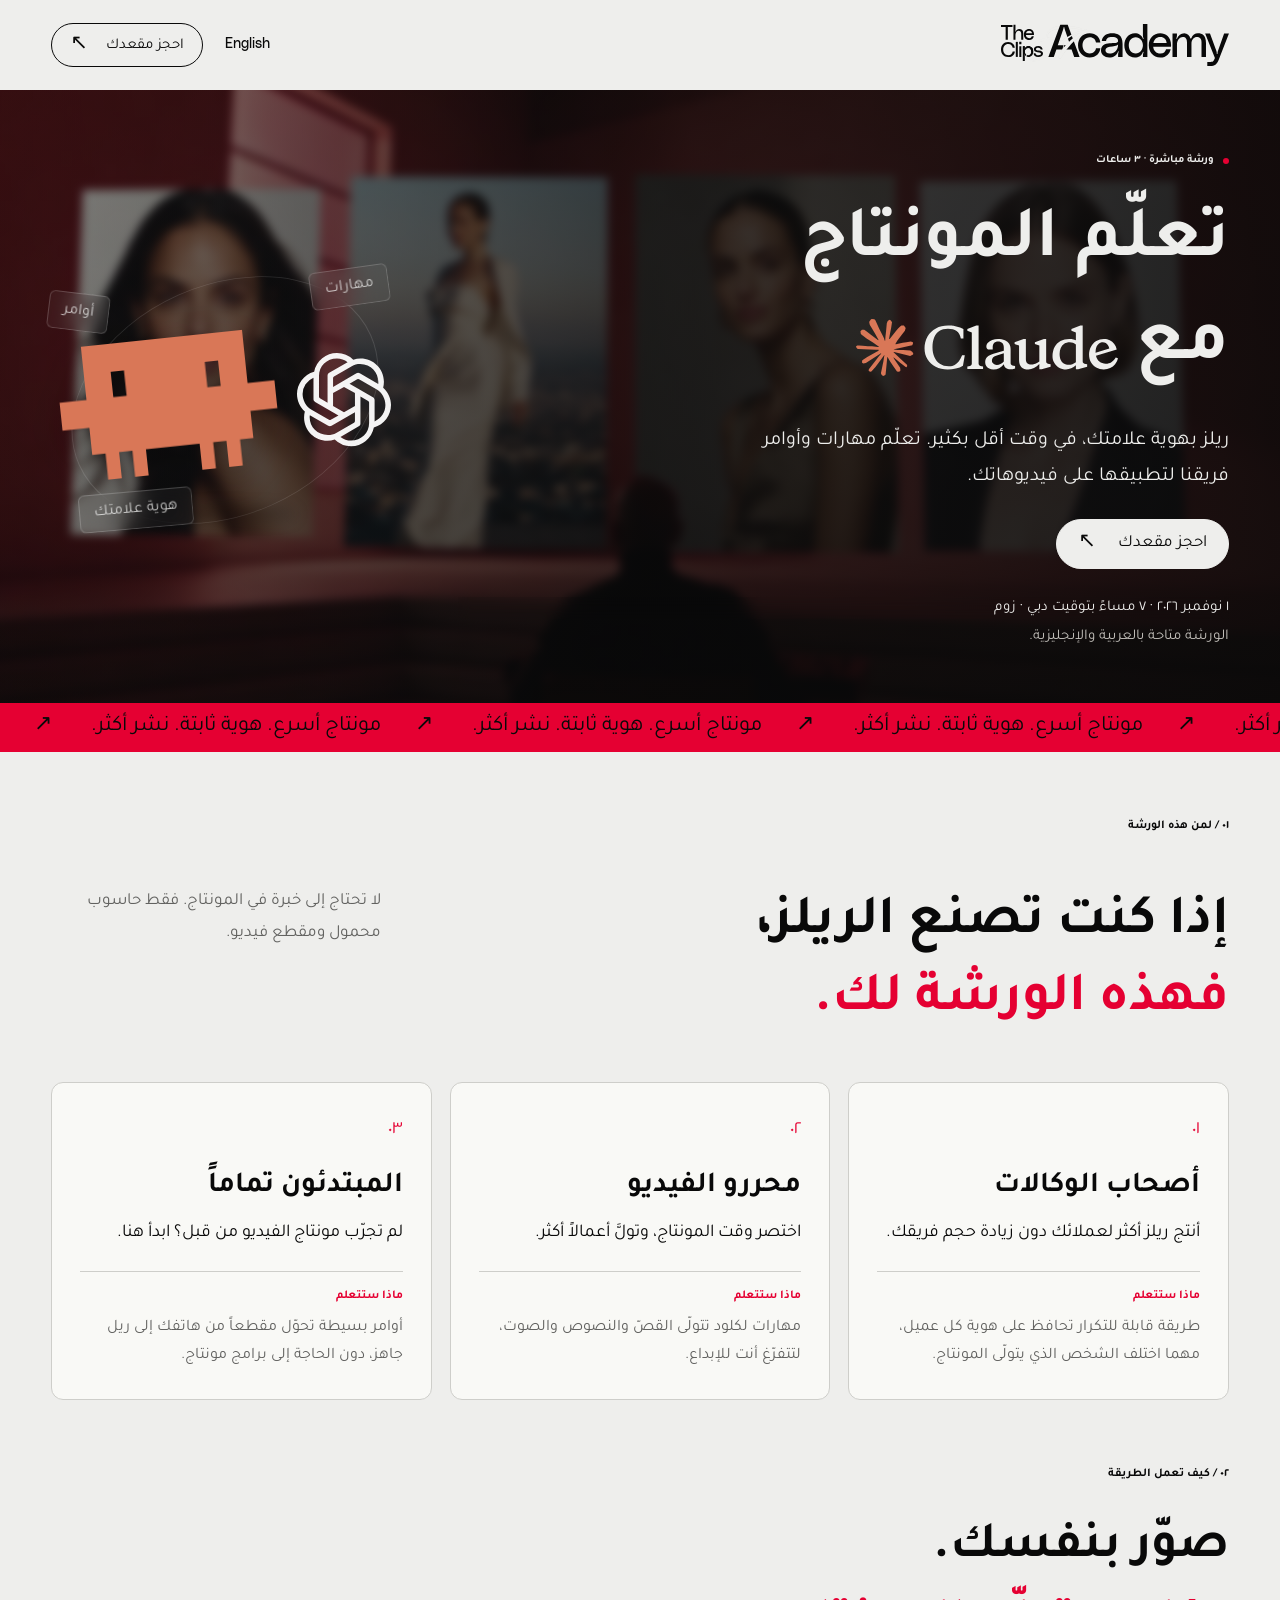
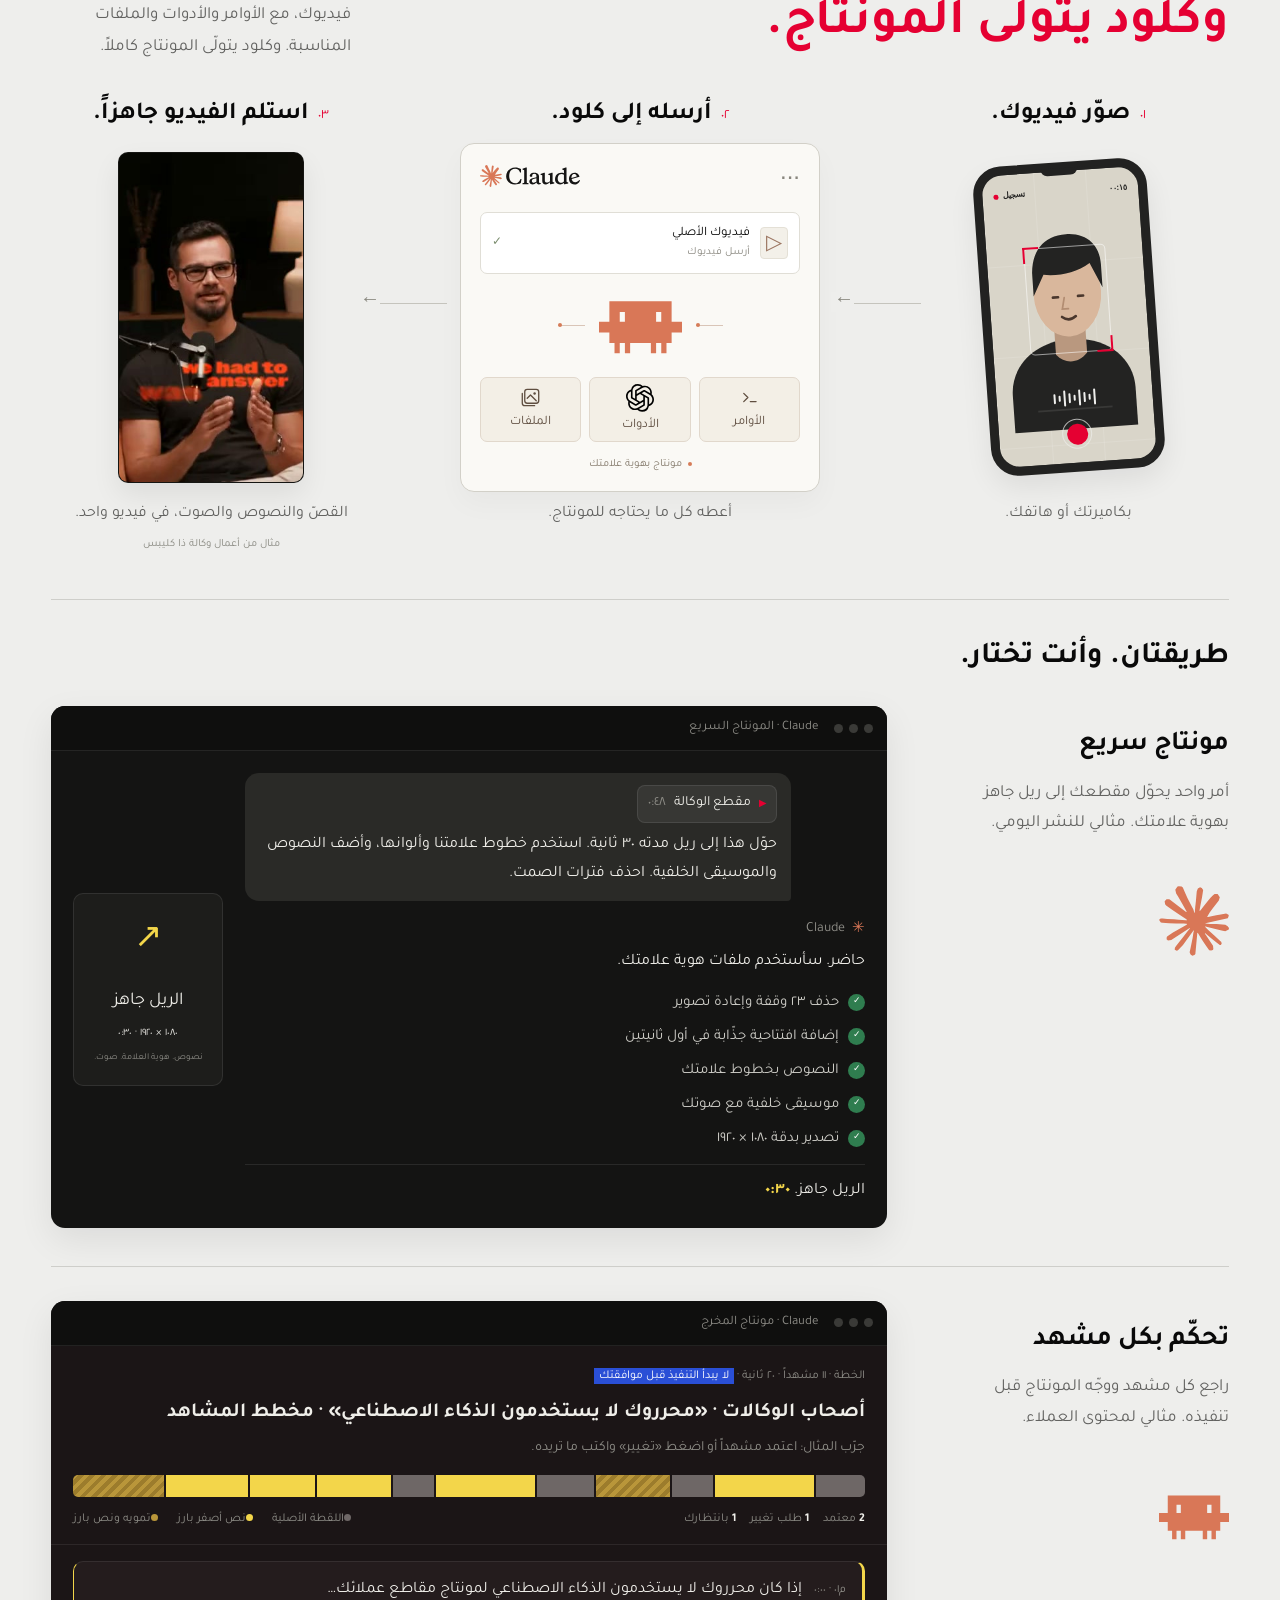
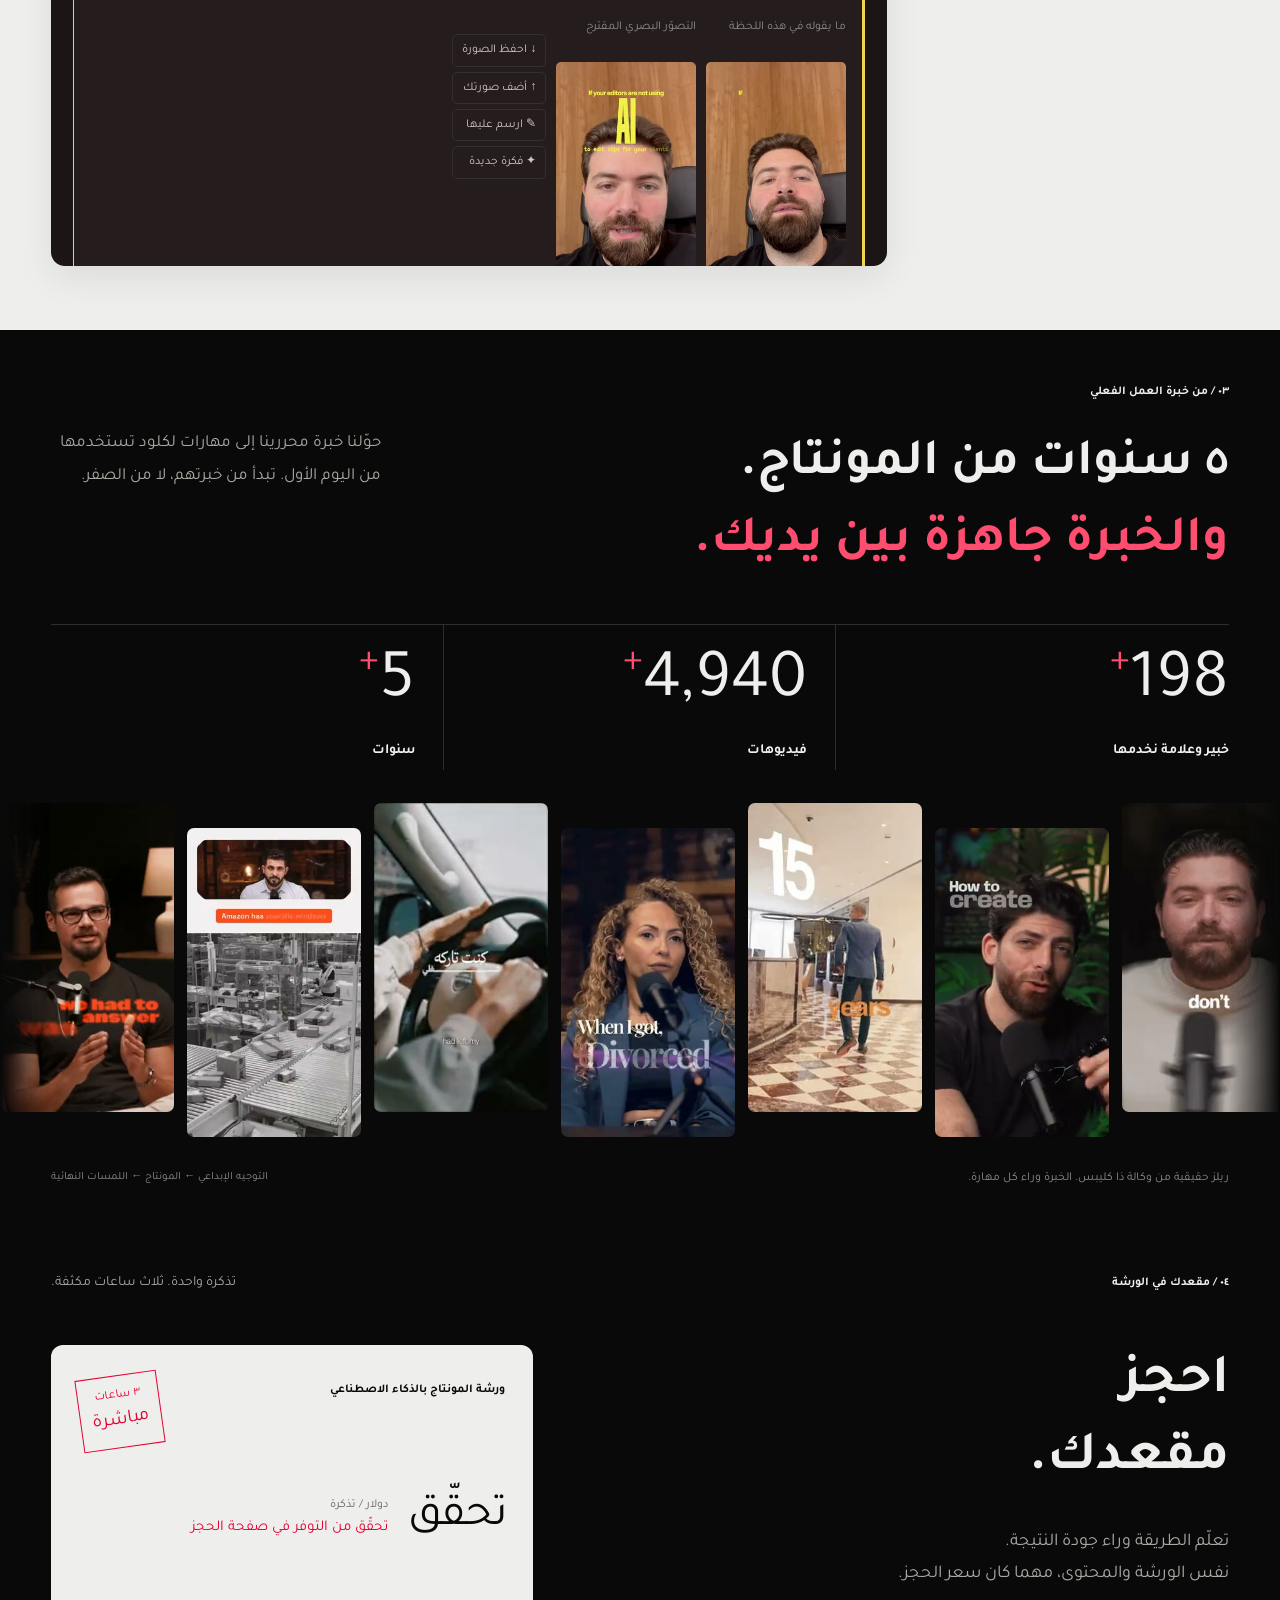
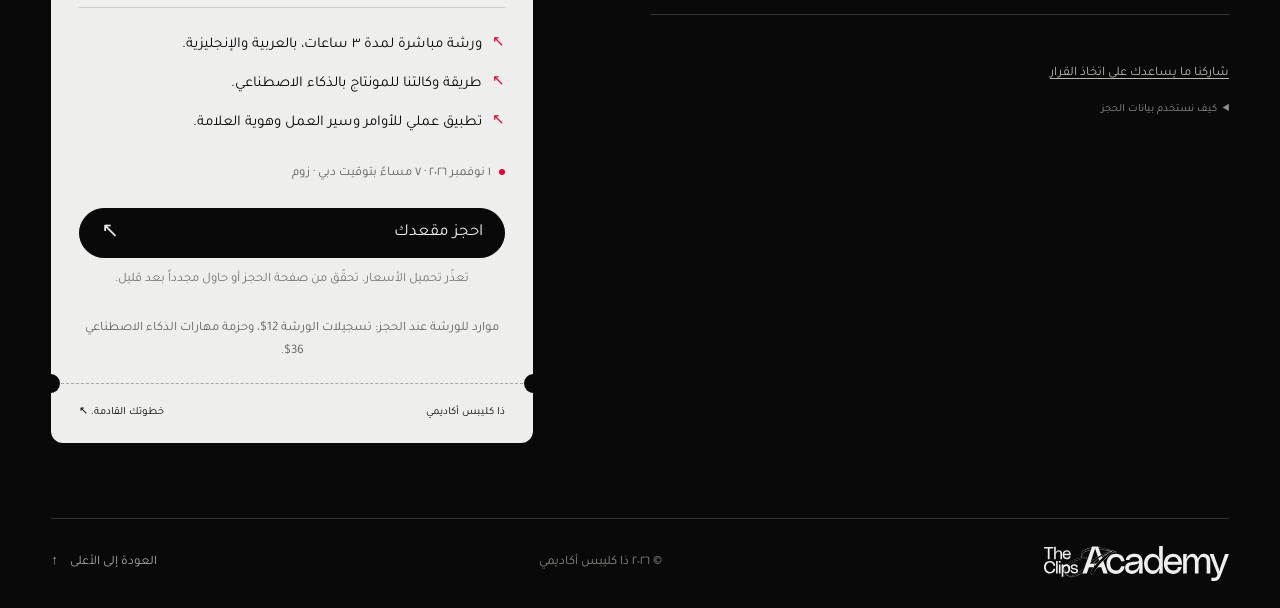
==== commit 50173a79: "Align booking headline with discounted offer" ====
--- a/ar.html
+++ b/ar.html
@@ -174,7 +174,7 @@
     <section class="tickets section section-dark" id="tickets" aria-labelledby="tickets-title">
       <div class="section-top" data-reveal><span class="eyebrow">٠٤ / مقعدك في الورشة</span><span class="small">تذكرة واحدة. ثلاث ساعات مكثفة.</span></div>
       <div class="ticket-layout">
-        <div class="ticket-copy"><h2 id="tickets-title" data-reveal><span class="heading-line">احجز مبكراً.</span><span class="heading-line">وادفع أقل.</span></h2><p data-reveal>تعلّم الطريقة وراء جودة النتيجة.<br>نفس الورشة والمحتوى، مهما كان سعر&nbsp;الحجز.</p>
+        <div class="ticket-copy"><h2 id="tickets-title" data-reveal><span class="heading-line">احجز</span><span class="heading-line">مقعدك.</span></h2><p data-reveal>تعلّم الطريقة وراء جودة النتيجة.<br>نفس الورشة والمحتوى، مهما كان سعر&nbsp;الحجز.</p>
           <ol class="price-ladder" aria-label="أسعار التذاكر" hidden>
             <li data-stage="early"><div class="price-bar"><span dir="ltr">$47</span></div><div class="price-label">الحجز المبكر</div></li>
             <li data-stage="standard"><div class="price-bar"><span dir="ltr">$67</span></div><div class="price-label">الحجز العادي</div></li>
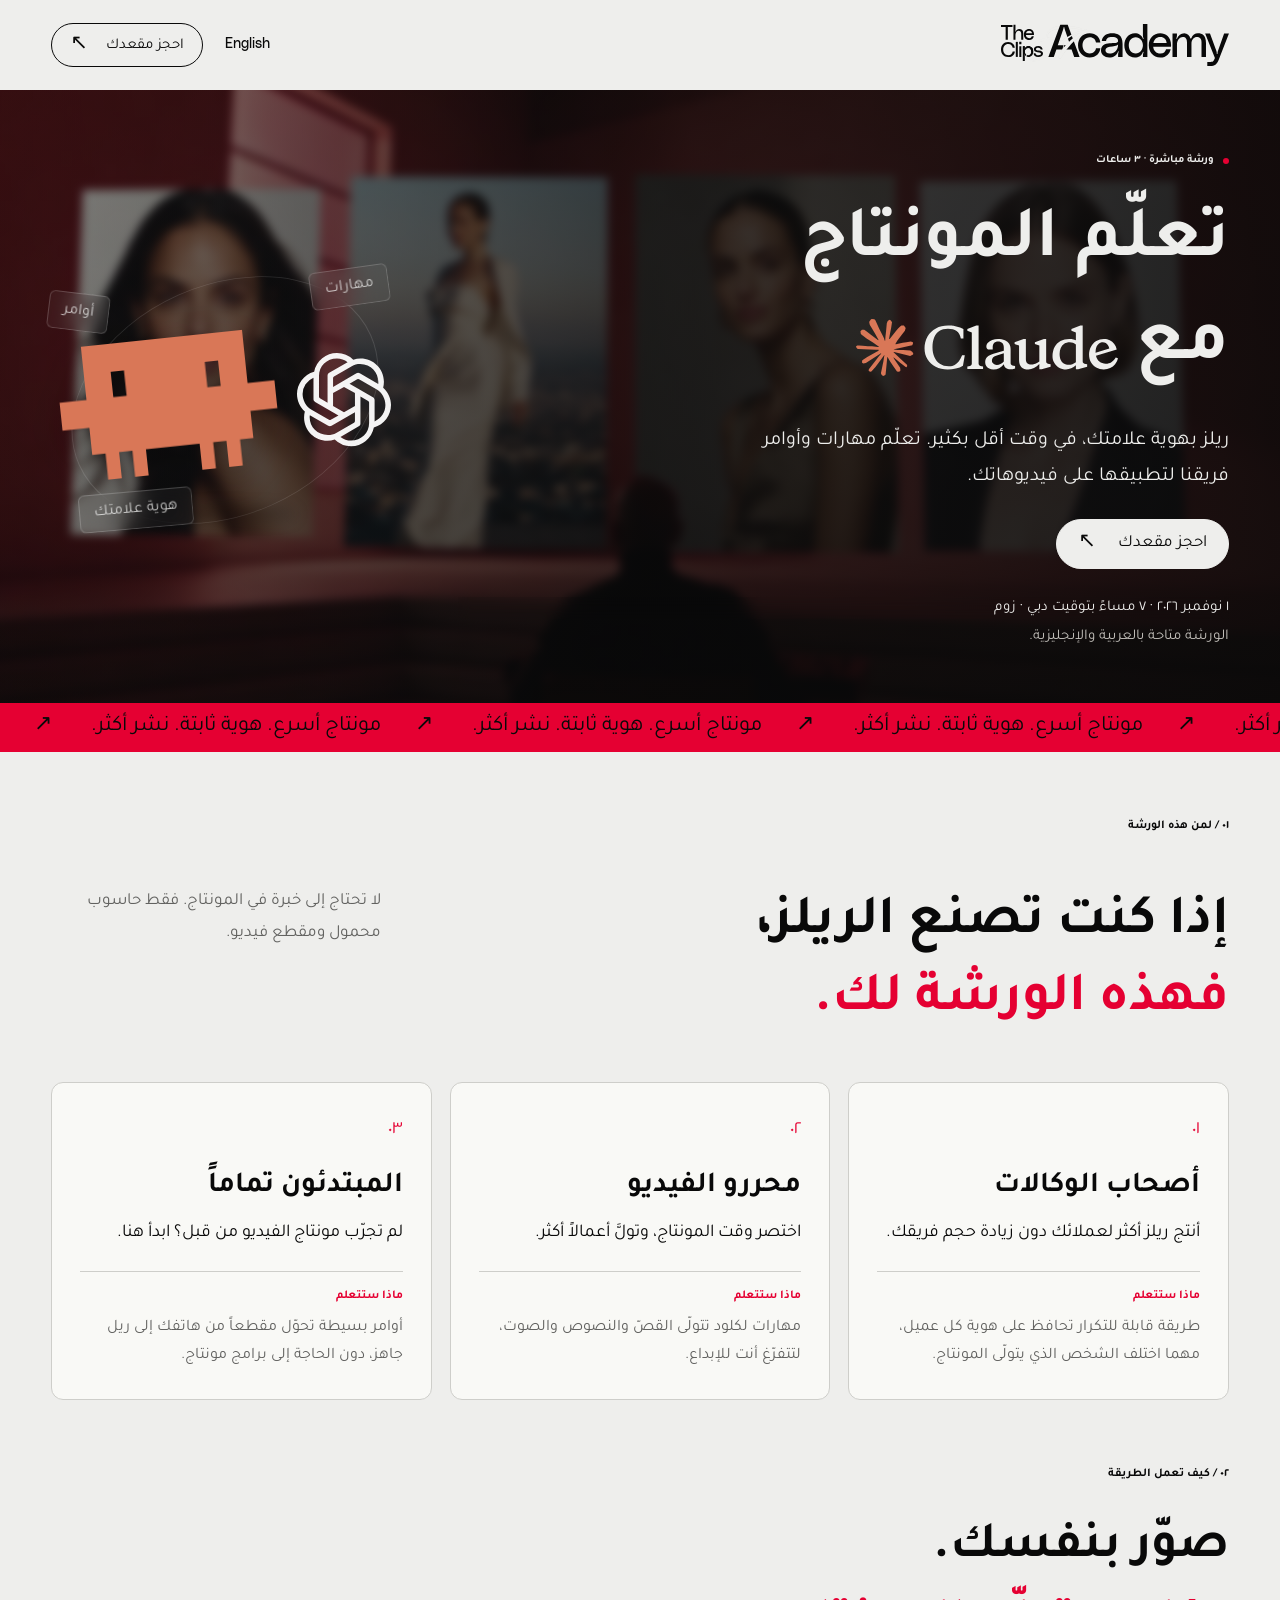
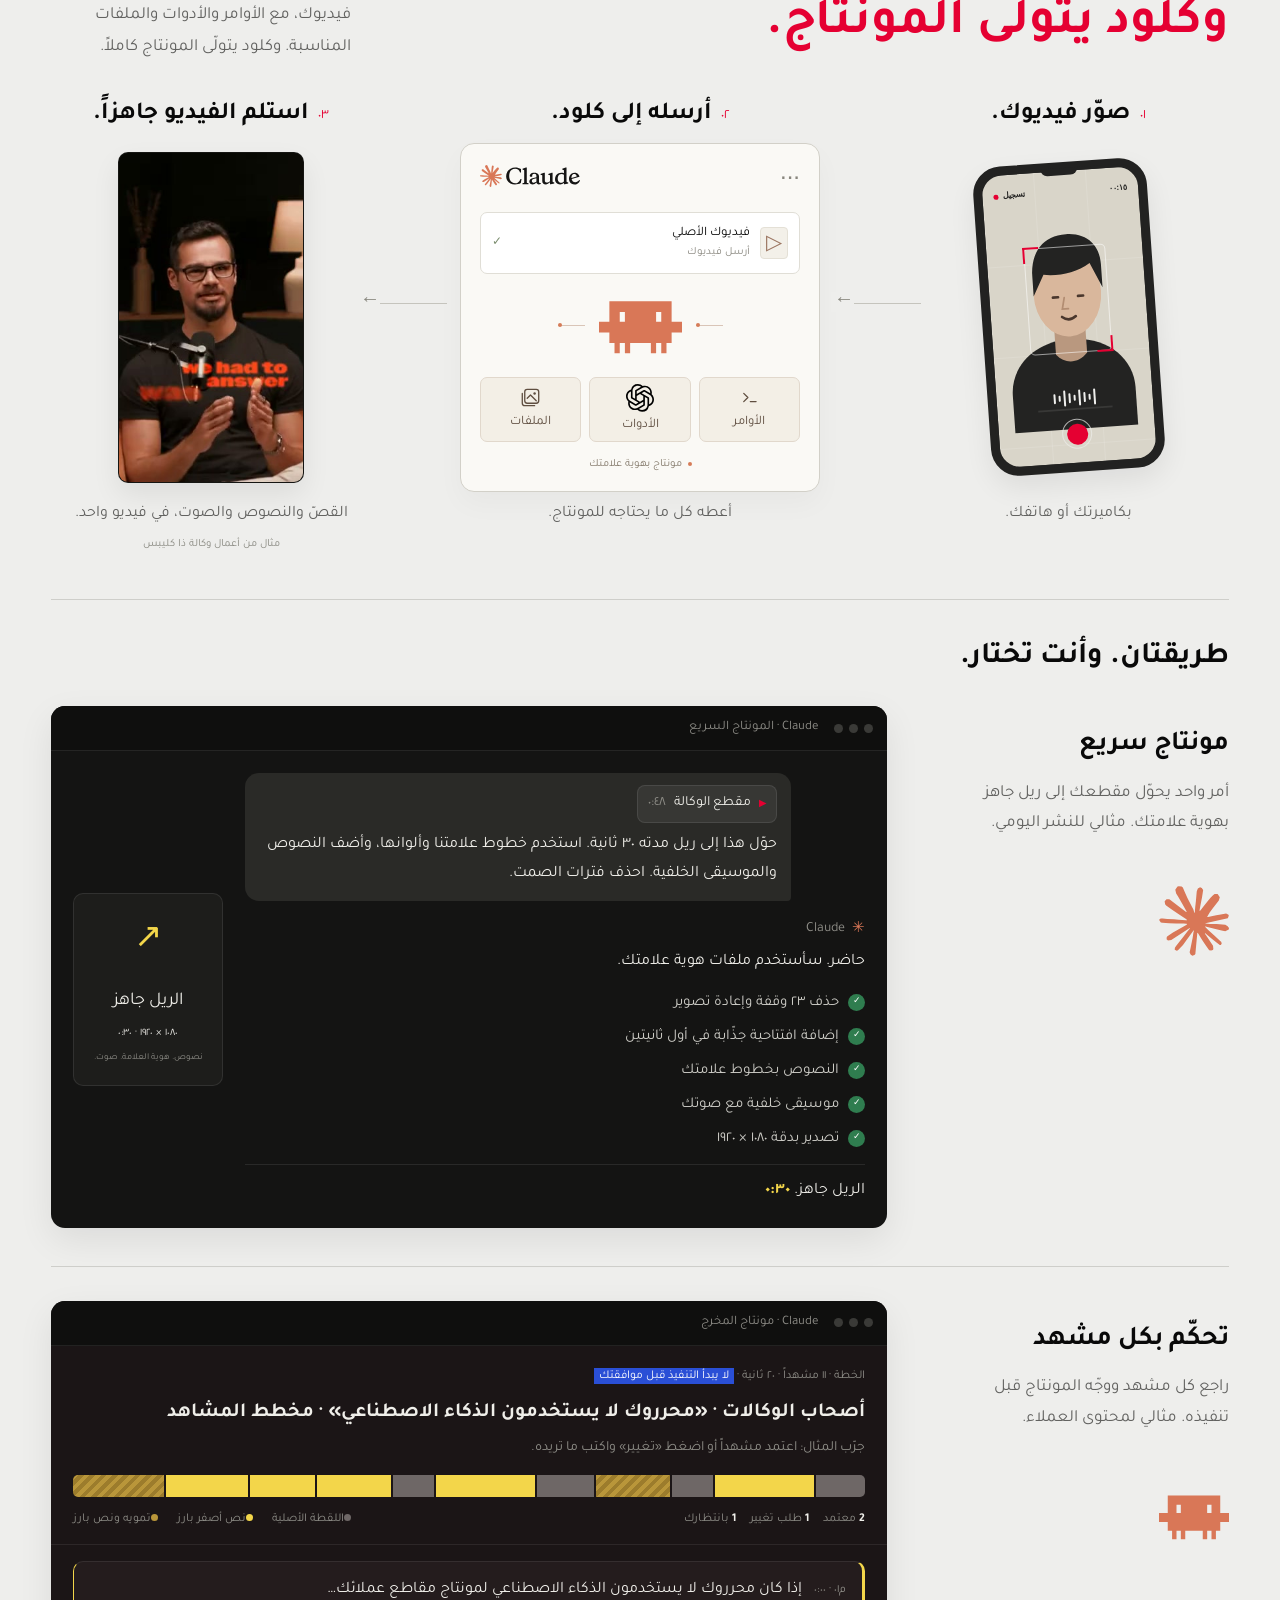
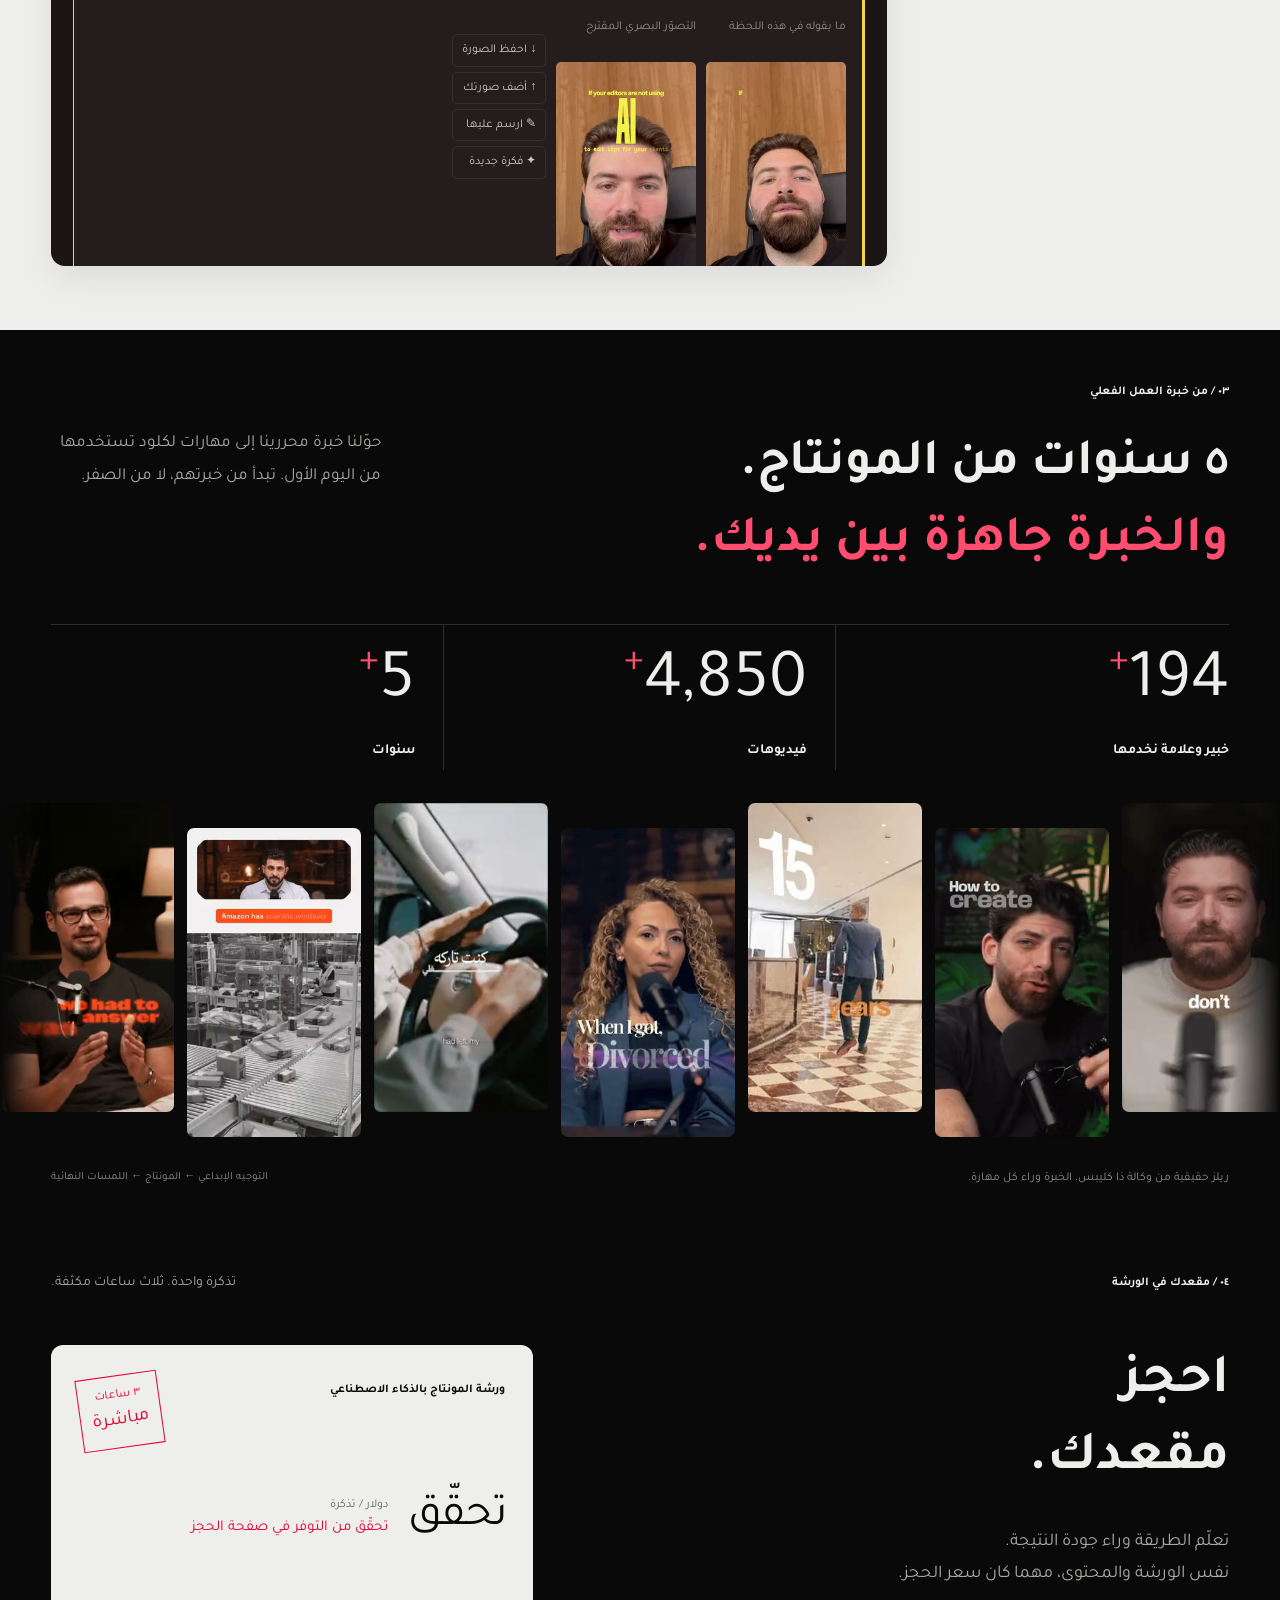
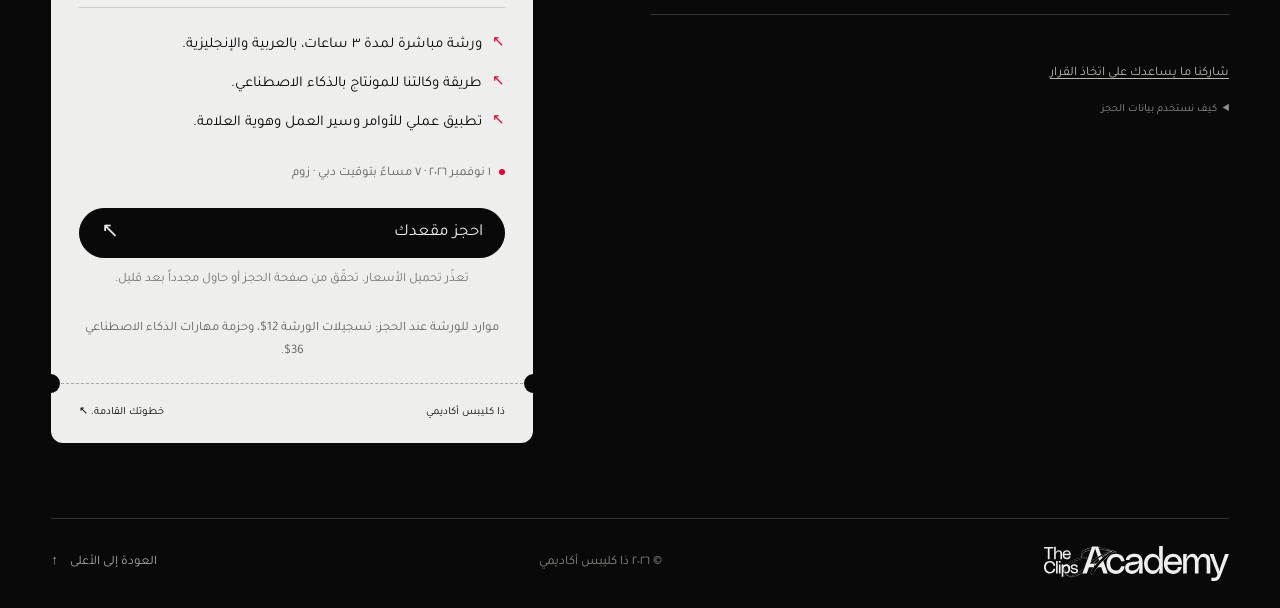
==== commit def6e8c3: "Display restored workshop ticket price" ====
--- a/ar.html
+++ b/ar.html
@@ -28,7 +28,7 @@
   <link rel="stylesheet" href="refine.css?v=mobile-stats-2">
   <script src="app.js?v=refine-1" defer></script>
   <script src="omar.js?v=flow-1" defer></script>
-  <script type="module" src="features/pricing/storefront.mjs?v=sunday-47"></script>
+  <script type="module" src="features/pricing/storefront.mjs?v=restore-97"></script>
   <link rel="stylesheet" href="features/analytics/feedback.css">
   <script type="module" src="features/analytics/tracking.mjs?v=funnel-1"></script>
   <script src="features/analytics/meta-pixel.js?v=1" defer></script>
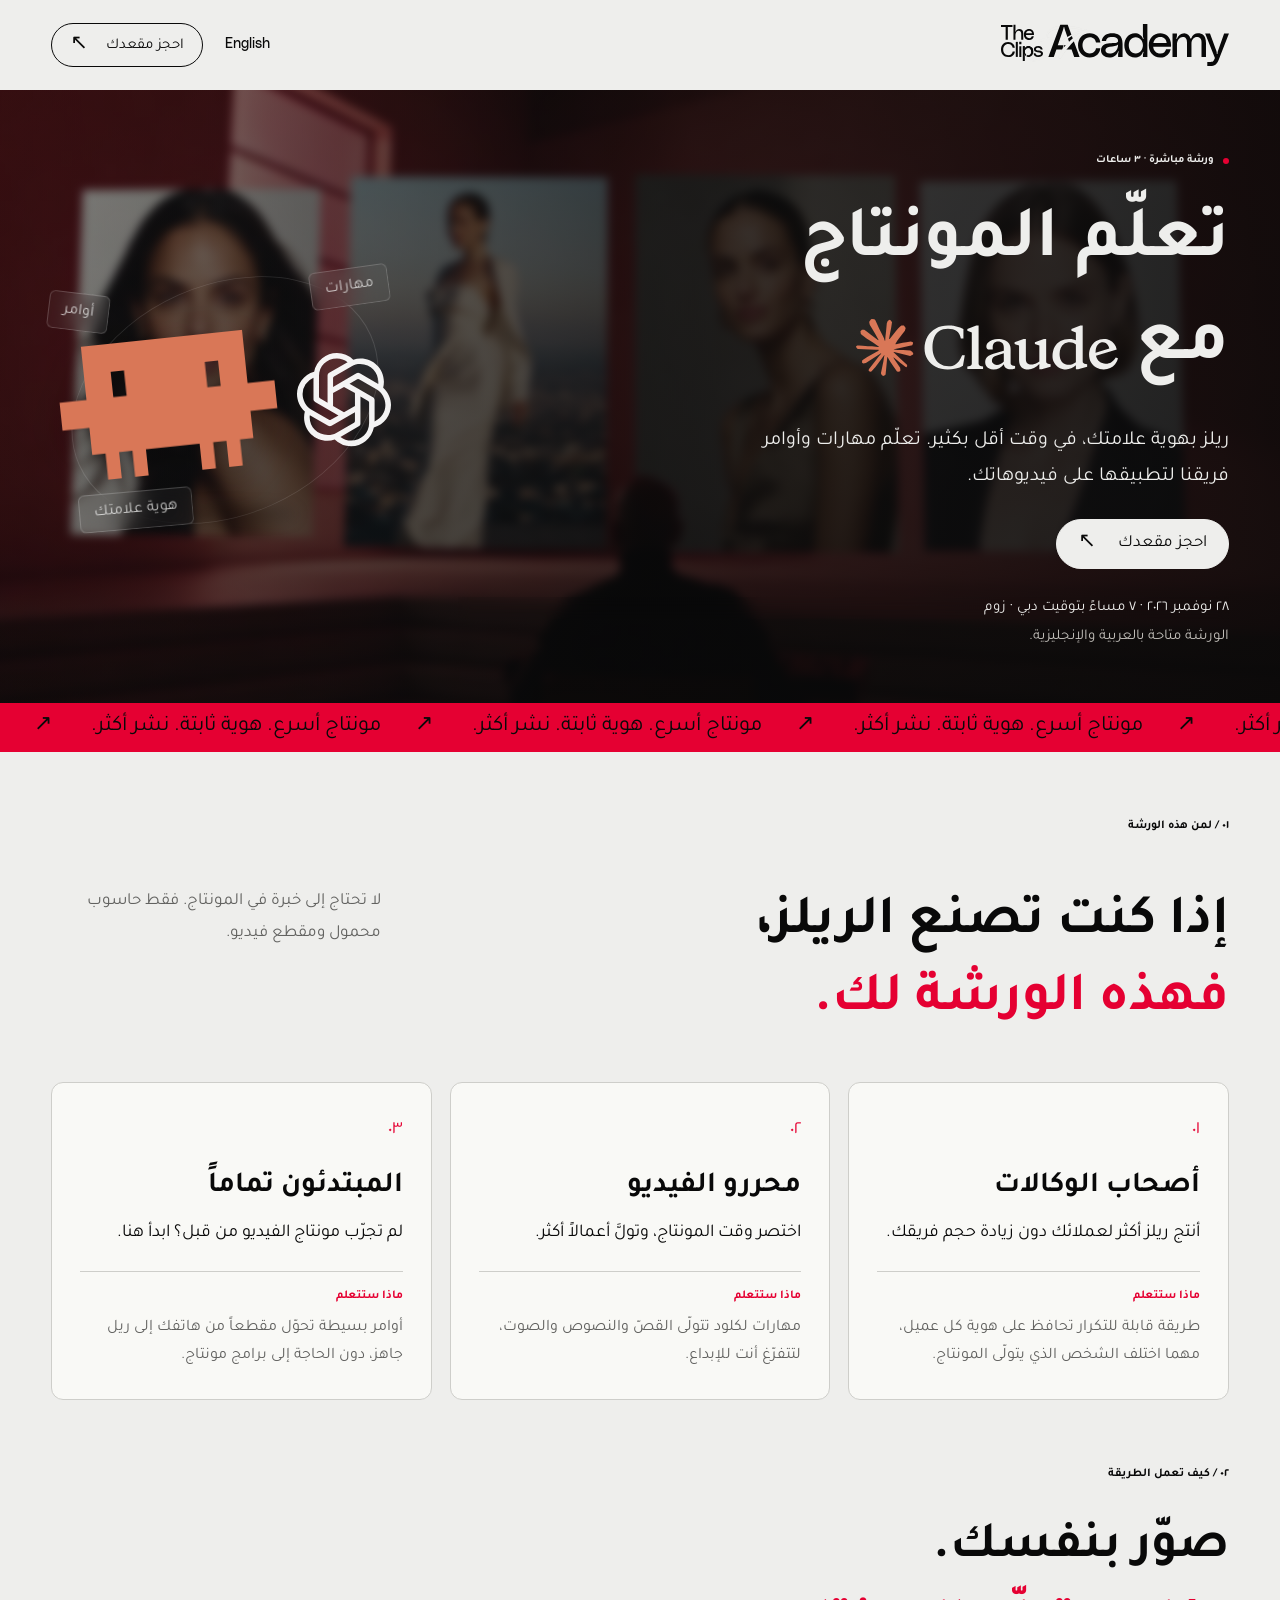
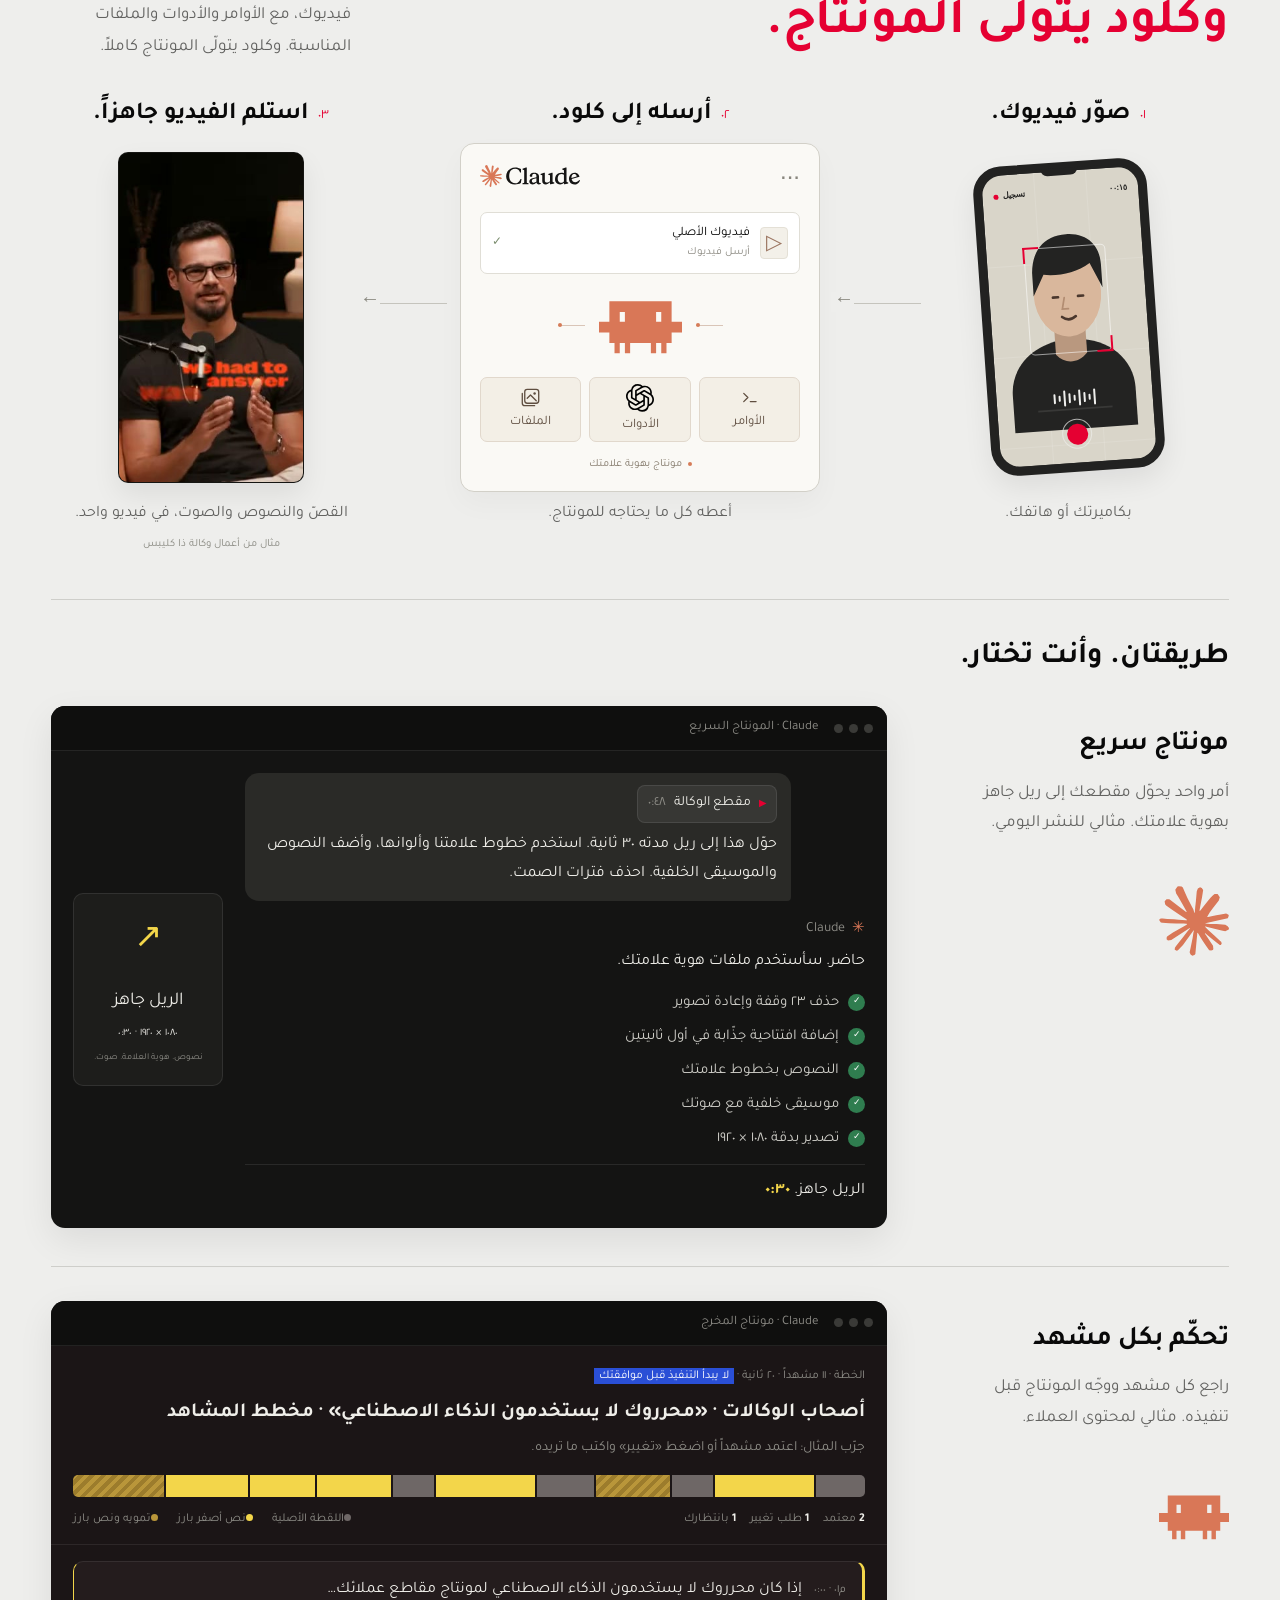
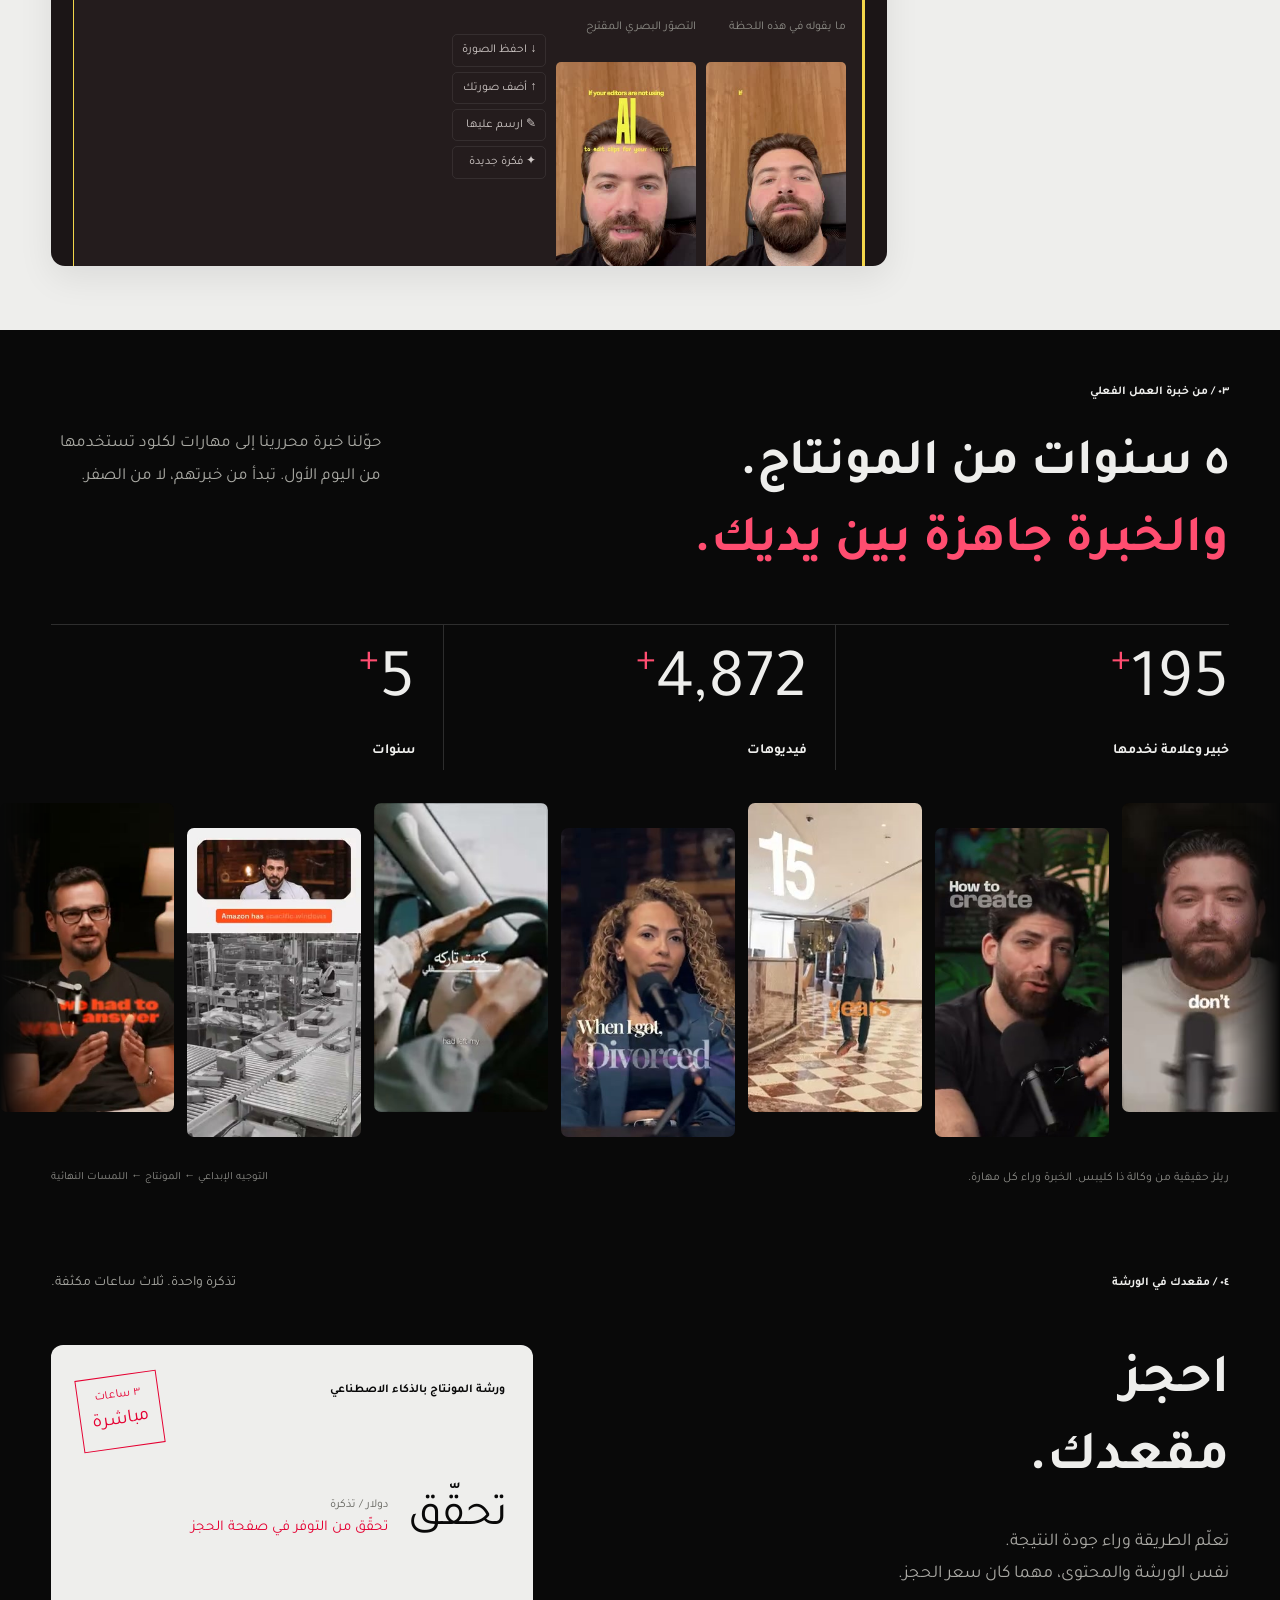
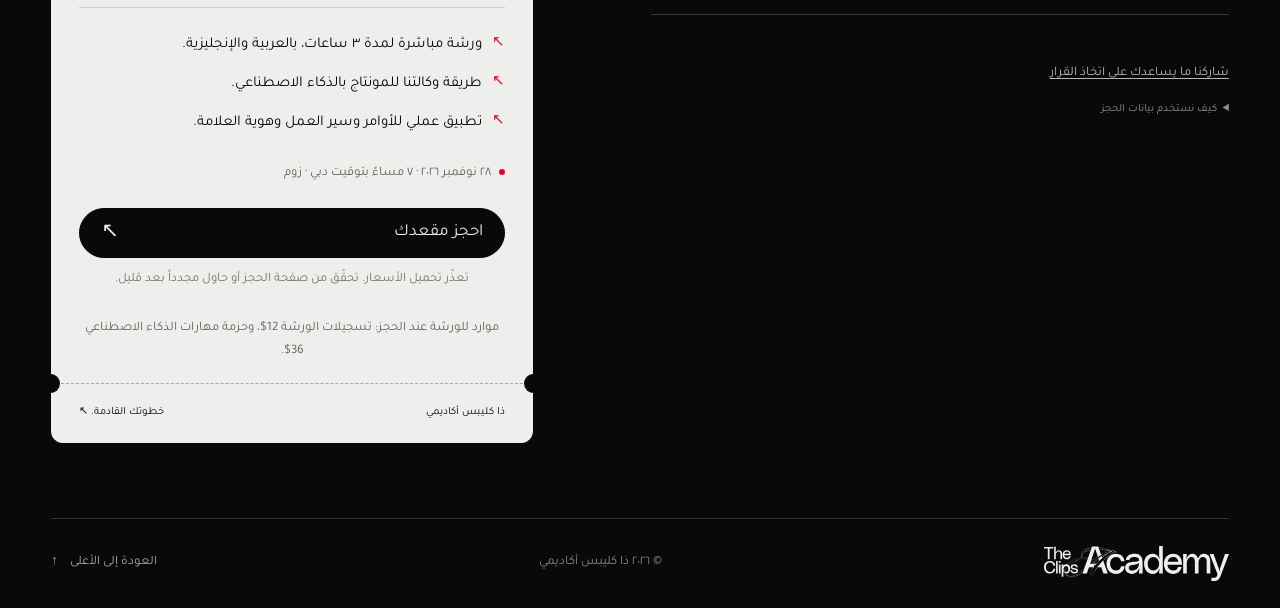
==== commit 94143933: "Update landing page for November 28 workshop" ====
--- a/ar.html
+++ b/ar.html
@@ -6,7 +6,7 @@
   <meta name="theme-color" content="#eeeeec">
   <meta name="description" content="تعلّم مونتاج الريلز باستخدام كلود في ورشة مباشرة لمدة ٣ ساعات بالعربية والإنجليزية، لأصحاب الوكالات ومحرري الفيديو والمبتدئين. مونتاج بهوية علامتك، بأمر واحد أو مشهداً بمشهد.">
   <meta property="og:title" content="ذا كليبس أكاديمي | مونتاج الريلز باستخدام كلود">
-  <meta property="og:description" content="خبرة آلاف الفيديوهات في مهارات وخطوات عمل بالذكاء الاصطناعي. ورشة مباشرة لمدة ٣ ساعات بالعربية والإنجليزية، عبر زوم يوم ١ نوفمبر ٢٠٢٦، الساعة ٧ مساءً بتوقيت دبي.">
+  <meta property="og:description" content="خبرة آلاف الفيديوهات في مهارات وخطوات عمل بالذكاء الاصطناعي. ورشة مباشرة لمدة ٣ ساعات بالعربية والإنجليزية، عبر زوم يوم ٢٨ نوفمبر ٢٠٢٦، الساعة ٧ مساءً بتوقيت دبي.">
   <meta property="og:type" content="website">
   <meta property="og:url" content="https://theclips.academy/ar.html">
   <link rel="canonical" href="https://theclips.academy/ar.html">
@@ -28,7 +28,7 @@
   <link rel="stylesheet" href="refine.css?v=mobile-stats-2">
   <script src="app.js?v=refine-1" defer></script>
   <script src="omar.js?v=flow-1" defer></script>
-  <script type="module" src="features/pricing/storefront.mjs?v=restore-97"></script>
+  <script type="module" src="features/pricing/storefront.mjs?v=nov28-2026"></script>
   <link rel="stylesheet" href="features/analytics/feedback.css">
   <script type="module" src="features/analytics/tracking.mjs?v=funnel-1"></script>
   <script src="features/analytics/meta-pixel.js?v=1" defer></script>
@@ -49,7 +49,7 @@
           <div class="eyebrow hero-eyebrow" data-load><span class="live-dot" aria-hidden="true"></span>ورشة مباشرة · ٣ ساعات</div>
           <h1 id="hero-title"><span class="heading-line" data-load>تعلّم المونتاج</span><span class="heading-line hero-logo-line" data-load style="--delay:.12s"><span>مع</span><img class="headline-claude" src="assets/claude-logo-light.svg" alt="Claude" width="9156" height="2000"></span></h1>
           <div class="hero-copy" data-load style="--delay:.2s"><p class="hero-subheading">ريلز بهوية علامتك، في وقت أقل بكثير. تعلّم مهارات وأوامر فريقنا لتطبيقها على فيديوهاتك.</p><a href="https://os.theclips.academy/workshop/checkout" class="button button-primary magnetic"><span>احجز مقعدك</span><span class="arrow" aria-hidden="true">↗</span></a></div>
-          <div class="hero-details"><p class="hero-event">١ نوفمبر ٢٠٢٦ · ٧ مساءً بتوقيت دبي · زوم</p><p class="hero-language">الورشة متاحة بالعربية والإنجليزية.</p></div>
+          <div class="hero-details"><p class="hero-event">٢٨ نوفمبر ٢٠٢٦ · ٧ مساءً بتوقيت دبي · زوم</p><p class="hero-language">الورشة متاحة بالعربية والإنجليزية.</p></div>
         </div>
         <div class="hero-companion" aria-hidden="true"><div class="companion-orbit"></div><span class="companion-chip chip-skills">مهارات</span><span class="companion-chip chip-prompt">أوامر</span><span class="companion-chip chip-brand">هوية علامتك</span><div class="companion-pair"><img class="companion-clawd" src="assets/clawd.svg" alt="" width="240" height="240"><img class="companion-chatgpt" src="assets/chatgpt-symbol.svg" alt="" width="100" height="100"></div><span class="companion-shadow"></span></div>
       </div>
@@ -176,13 +176,14 @@
       <div class="ticket-layout">
         <div class="ticket-copy"><h2 id="tickets-title" data-reveal><span class="heading-line">احجز</span><span class="heading-line">مقعدك.</span></h2><p data-reveal>تعلّم الطريقة وراء جودة النتيجة.<br>نفس الورشة والمحتوى، مهما كان سعر&nbsp;الحجز.</p>
           <ol class="price-ladder" aria-label="أسعار التذاكر" hidden>
-            <li data-stage="early"><div class="price-bar"><span dir="ltr">$47</span></div><div class="price-label">الحجز المبكر</div></li>
-            <li data-stage="standard"><div class="price-bar"><span dir="ltr">$67</span></div><div class="price-label">الحجز العادي</div></li>
-            <li data-stage="final"><div class="price-bar"><span dir="ltr">$97</span></div><div class="price-label">الحجز الأخير</div></li>
+            <li data-stage="launch"><div class="price-bar"><span dir="ltr">$24</span></div><div class="price-label">عرض الإطلاق</div></li>
+            <li data-stage="early"><div class="price-bar"><span dir="ltr">$46</span></div><div class="price-label">الحجز المبكر</div></li>
+            <li data-stage="standard"><div class="price-bar"><span dir="ltr">$68</span></div><div class="price-label">الحجز العادي</div></li>
+            <li data-stage="final"><div class="price-bar"><span dir="ltr">$88</span></div><div class="price-label">الحجز الأخير</div></li>
           </ol>
           <div class="pricing-countdown"><p class="countdown-label">جارٍ التحقق من توفر التذاكر.</p><div class="countdown-units" hidden></div></div>
         </div>
-        <div class="ticket-card" data-reveal style="--delay:.12s"><div class="ticket-card-top"><span class="eyebrow">ورشة المونتاج بالذكاء الاصطناعي</span><span class="ticket-sticker">٣ ساعات<br><b>مباشرة</b></span></div><div class="ticket-price is-pending"><span>تحقّق</span><div>دولار / تذكرة<br><b>جارٍ التحقق من السعر</b></div></div><div class="ticket-rule"></div><ul class="ticket-includes"><li>ورشة مباشرة لمدة ٣ ساعات، بالعربية والإنجليزية.</li><li>طريقة وكالتنا للمونتاج بالذكاء الاصطناعي.</li><li>تطبيق عملي للأوامر وسير العمل وهوية العلامة.</li></ul><div class="ticket-schedule"><span class="live-dot" aria-hidden="true"></span><span>١ نوفمبر ٢٠٢٦ · ٧ مساءً بتوقيت دبي · زوم</span></div><a class="button button-primary magnetic booking-button" href="https://os.theclips.academy/workshop/checkout"><span>احجز مقعدك</span><span class="arrow" aria-hidden="true">↗</span></a><p class="checkout-note" data-pricing-status>جارٍ التحقق من توفر التذاكر.</p><p class="addon-note">موارد للورشة عند الحجز: تسجيلات الورشة <bdi dir="ltr">$12</bdi>، وحزمة مهارات الذكاء الاصطناعي <bdi dir="ltr">$36</bdi>.</p><div class="ticket-perforation" aria-hidden="true"></div><div class="ticket-card-bottom"><span>ذا كليبس أكاديمي</span><span>خطوتك القادمة. ↖</span></div></div>
+        <div class="ticket-card" data-reveal style="--delay:.12s"><div class="ticket-card-top"><span class="eyebrow">ورشة المونتاج بالذكاء الاصطناعي</span><span class="ticket-sticker">٣ ساعات<br><b>مباشرة</b></span></div><div class="ticket-price is-pending"><span>تحقّق</span><div>دولار / تذكرة<br><b>جارٍ التحقق من السعر</b></div></div><div class="ticket-rule"></div><ul class="ticket-includes"><li>ورشة مباشرة لمدة ٣ ساعات، بالعربية والإنجليزية.</li><li>طريقة وكالتنا للمونتاج بالذكاء الاصطناعي.</li><li>تطبيق عملي للأوامر وسير العمل وهوية العلامة.</li></ul><div class="ticket-schedule"><span class="live-dot" aria-hidden="true"></span><span>٢٨ نوفمبر ٢٠٢٦ · ٧ مساءً بتوقيت دبي · زوم</span></div><a class="button button-primary magnetic booking-button" href="https://os.theclips.academy/workshop/checkout"><span>احجز مقعدك</span><span class="arrow" aria-hidden="true">↗</span></a><p class="checkout-note" data-pricing-status>جارٍ التحقق من توفر التذاكر.</p><p class="addon-note">موارد للورشة عند الحجز: تسجيلات الورشة <bdi dir="ltr">$12</bdi>، وحزمة مهارات الذكاء الاصطناعي <bdi dir="ltr">$36</bdi>.</p><div class="ticket-perforation" aria-hidden="true"></div><div class="ticket-card-bottom"><span>ذا كليبس أكاديمي</span><span>خطوتك القادمة. ↖</span></div></div>
       </div>
       <footer class="footer"><a href="#top" class="brand" aria-label="العودة إلى الأعلى"><img src="assets/logo-light.svg" alt="ذا كليبس أكاديمي" width="1928" height="359"></a><span>© ٢٠٢٦ ذا كليبس أكاديمي</span><a class="text-link" href="#top">العودة إلى الأعلى <span aria-hidden="true">↑</span></a></footer>
     </section>
--- a/style.css
+++ b/style.css
@@ -8,7 +8,7 @@
 .hero{padding-top:54px;overflow:hidden;position:relative;isolation:isolate;background:var(--ink);color:var(--paper)}.hero-backdrop{position:absolute;inset:-12px;z-index:-2;filter:blur(5px);pointer-events:none}.hero-backdrop video{width:100%;height:100%;object-fit:cover;object-position:center;transform:scale(1.025)}.hero:before{content:"";position:absolute;inset:0;z-index:-1;background:linear-gradient(90deg,rgba(9,9,9,.88) 0%,rgba(9,9,9,.73) 45%,rgba(9,9,9,.38) 100%),linear-gradient(0deg,rgba(9,9,9,.4),rgba(9,9,9,.12))}.hero-eyebrow{display:flex;align-items:center;gap:9px;margin-bottom:30px}.live-dot{display:inline-block;width:6px;height:6px;border-radius:50%;background:var(--red);flex-shrink:0}.eyebrow-divider{height:10px;width:1px;background:#aaa;margin:0 7px}.hero h1{font-size:clamp(52px,7vw,126px);letter-spacing:-.02em;line-height:.98}.hero-bottom{margin-top:34px}.hero-copy{max-width:460px}.hero .muted{color:#bcbcb6}.hero .accent,.hero .hero-goal strong{color:#ff4d70}.hero .button-primary{background:var(--paper);border-color:var(--paper);color:var(--ink)}.hero .button-primary:hover{color:white;border-color:var(--red)}.hero .button-price{border-left-color:#09090940}.hero .button:hover .button-price{border-left-color:#ffffff60}.hero .hero-note{color:#bcbcb6}.hero .eyebrow-divider{background:#ffffff55}.hero-copy>p:first-child{font-size:18px;letter-spacing:-.025em}.hero-goal{font-size:19px;line-height:1.3;margin-top:24px;letter-spacing:-.025em}.hero-goal strong{font-weight:400;color:var(--red)}.hero-subheading{margin-bottom:24px}.hero-note{font-size:10px;margin:10px 0 0;color:var(--muted)}.hero-actions{display:flex;align-items:center;gap:24px}.film-control{display:grid;place-items:center;width:34px;height:34px;border:1px solid #ffffff70;border-radius:50%;background:#0003;color:#fff;font-size:13px;flex-shrink:0;transition:background .25s}.film-control:hover{background:var(--red)}.hero-foot{display:flex;justify-content:space-between;align-items:center;margin-top:48px;padding-bottom:24px;font-size:9px;letter-spacing:.06em;gap:20px}.hero-foot a{display:flex;align-items:center;gap:12px}.hero-foot a span{font-size:18px}.word-ticker{margin:0 calc(var(--gutter)*-1);overflow:hidden;background:var(--red);color:var(--ink);padding:14px 0}.word-track{display:flex;width:max-content}.word-track>span{white-space:nowrap;flex-shrink:0;font-size:clamp(19px,2.3vw,33px);letter-spacing:-.035em}.word-ticker i{font-style:normal;padding:0 34px}
 .section-dark{background:var(--ink);color:var(--paper)}.work{padding-top:62px;padding-bottom:42px;overflow:hidden}.section-top{display:flex;align-items:center;justify-content:space-between;margin-bottom:50px;gap:20px}.section-top>.small,.section-top>.text-link{color:#a9a9a3}.section-heading{display:flex;align-items:flex-start;justify-content:space-between;gap:50px;margin-bottom:42px}h2{font-size:clamp(39px,5.4vw,88px);letter-spacing:-.02em;line-height:1.04}.section-heading>p{font-size:15px;max-width:270px;color:#a9a9a3;padding-bottom:5px}.portfolio-ticker{overflow:hidden;margin:0 calc(var(--gutter)*-1);padding:7px 0;mask-image:linear-gradient(90deg,transparent,#000 4%,#000 96%,transparent)}.portfolio-track{display:flex;width:max-content;will-change:transform}.portfolio-group{display:flex;gap:13px;padding-right:13px;flex-shrink:0;min-width:100vw;justify-content:space-around}.work-frame{flex:0 0 174px;width:174px;aspect-ratio:9/16;border-radius:7px;overflow:hidden;background:#222;transform:translateZ(0)}.work-frame:nth-child(even){margin-top:25px;margin-bottom:0}.work-frame:nth-child(odd){margin-bottom:25px}.work-frame video{width:100%;height:100%;object-fit:cover}.work-bottom{display:flex;align-items:center;justify-content:space-between;color:#8e8e89;font-size:9px;margin-top:24px;gap:20px}.work-bottom>span{font-size:8px;letter-spacing:.035em}
 .workshop{padding-top:62px;padding-bottom:65px}.workshop .section-top>.small{color:#626260}.workshop h2{margin-bottom:54px}.next-step{border-top:1px solid var(--line);padding-top:30px;display:flex;align-items:center;justify-content:space-between;gap:30px}.next-step>.eyebrow{color:#6a6a63;font-size:9px;flex-shrink:0}.next-step>p{font-size:16px;max-width:550px;letter-spacing:-.02em}.next-step>span:last-child{font-size:28px;color:var(--red)}
-.tickets{padding-top:62px}.ticket-layout{display:grid;grid-template-columns:1.2fr 1fr;gap:10%;align-items:start}.ticket-copy>p{font-size:17px;color:#aaa9a4;margin-top:26px;letter-spacing:-.025em}.ticket-copy h2{font-size:clamp(40px,5.4vw,84px)}.price-ladder{list-style:none;padding:0;margin:48px 0 0;display:grid;grid-template-columns:repeat(3,minmax(0,1fr));gap:7px;align-items:end}.price-bar{border:1px solid #3c3c39;border-radius:3px 3px 0 0;display:flex;justify-content:space-between;align-items:flex-start;padding:16px 12px;height:100px;background:#191918;transform-origin:bottom}.price-bar>span{font-size:31px;letter-spacing:-.06em}.price-bar>i{font-style:normal;font-size:20px}.price-ladder li:nth-child(2) .price-bar{height:130px}.price-ladder li:nth-child(3) .price-bar{height:160px}.price-ladder li:nth-child(4) .price-bar{height:190px}.current .price-bar{background:var(--red);border-color:var(--red);color:#fff}.price-label{font-size:10px;color:#a7a7a2;min-height:44px;padding-top:12px}.price-label>span{display:block;color:var(--red);font-size:8px;margin-top:6px;letter-spacing:.05em}.current .price-label{color:#fff}.ticket-copy .ladder-note{font-size:11px;color:#8a8a85;margin-top:20px;letter-spacing:0}.ticket-card{background:var(--paper);color:var(--ink);padding:30px 28px 0;border-radius:12px;position:relative;overflow:hidden}.ticket-card-top{display:flex;justify-content:space-between;align-items:start;gap:20px;min-height:65px}.ticket-card-top>.eyebrow{font-size:9px;padding-top:5px}.ticket-sticker{border:1px solid var(--red);color:var(--red);font-size:9px;text-align:center;padding:9px 11px;transform:rotate(8deg);line-height:1.3}.ticket-sticker b{font-size:17px;font-weight:400}.ticket-price{display:flex;gap:24px;align-items:end;margin:5px 0 24px}.ticket-price>span{font-size:108px;line-height:1;letter-spacing:-.085em;margin-left:-5px}.ticket-price>div{font-size:9px;color:#676761;line-height:1.6;padding-bottom:10px}.ticket-price b{font-weight:400;font-size:12px;color:var(--red)}.ticket-rule{height:1px;background:#cecec8}.ticket-includes{list-style:none;padding:0;margin:23px 0}.ticket-includes li{position:relative;padding-left:23px;margin:12px 0;font-size:12px;line-height:1.4;text-wrap:pretty}.ticket-includes li:before{content:"↗";position:absolute;left:0;color:var(--red);font-size:15px;top:-1px}.ticket-schedule{display:flex;align-items:center;gap:8px;margin:26px 0 23px;font-size:10px;color:#62625b}.booking-button{width:100%;font-size:15px;gap:15px}.checkout-note{text-align:center;font-size:9px;color:#77776e;margin:10px 0 25px}.ticket-perforation{border-top:1px dashed #aaa99f;position:relative;margin:0 -28px}.ticket-perforation:before,.ticket-perforation:after{content:"";position:absolute;width:19px;height:19px;background:var(--ink);border-radius:50%;top:-10px}.ticket-perforation:before{left:-10px}.ticket-perforation:after{right:-10px}.ticket-card-bottom{display:flex;justify-content:space-between;gap:12px;font-size:7px;letter-spacing:.04em;padding:20px 0}.footer{margin-top:75px;display:flex;align-items:center;justify-content:space-between;padding:27px 0;border-top:1px solid #30302e;gap:24px}.footer .brand{width:185px}.footer>span{font-size:10px;color:#888882}.footer>.text-link{font-size:10px;color:#aaa9a3}
+.tickets{padding-top:62px}.ticket-layout{display:grid;grid-template-columns:1.2fr 1fr;gap:10%;align-items:start}.ticket-copy>p{font-size:17px;color:#aaa9a4;margin-top:26px;letter-spacing:-.025em}.ticket-copy h2{font-size:clamp(40px,5.4vw,84px)}.price-ladder{list-style:none;padding:0;margin:48px 0 0;display:grid;grid-template-columns:repeat(4,minmax(0,1fr));gap:7px;align-items:end}.price-bar{border:1px solid #3c3c39;border-radius:3px 3px 0 0;display:flex;justify-content:space-between;align-items:flex-start;padding:16px 12px;height:100px;background:#191918;transform-origin:bottom}.price-bar>span{font-size:31px;letter-spacing:-.06em}.price-bar>i{font-style:normal;font-size:20px}.price-ladder li:nth-child(2) .price-bar{height:130px}.price-ladder li:nth-child(3) .price-bar{height:160px}.price-ladder li:nth-child(4) .price-bar{height:190px}.current .price-bar{background:var(--red);border-color:var(--red);color:#fff}.price-label{font-size:10px;color:#a7a7a2;min-height:44px;padding-top:12px}.price-label>span{display:block;color:var(--red);font-size:8px;margin-top:6px;letter-spacing:.05em}.current .price-label{color:#fff}.ticket-copy .ladder-note{font-size:11px;color:#8a8a85;margin-top:20px;letter-spacing:0}.ticket-card{background:var(--paper);color:var(--ink);padding:30px 28px 0;border-radius:12px;position:relative;overflow:hidden}.ticket-card-top{display:flex;justify-content:space-between;align-items:start;gap:20px;min-height:65px}.ticket-card-top>.eyebrow{font-size:9px;padding-top:5px}.ticket-sticker{border:1px solid var(--red);color:var(--red);font-size:9px;text-align:center;padding:9px 11px;transform:rotate(8deg);line-height:1.3}.ticket-sticker b{font-size:17px;font-weight:400}.ticket-price{display:flex;gap:24px;align-items:end;margin:5px 0 24px}.ticket-price>span{font-size:108px;line-height:1;letter-spacing:-.085em;margin-left:-5px}.ticket-price>div{font-size:9px;color:#676761;line-height:1.6;padding-bottom:10px}.ticket-price b{font-weight:400;font-size:12px;color:var(--red)}.ticket-rule{height:1px;background:#cecec8}.ticket-includes{list-style:none;padding:0;margin:23px 0}.ticket-includes li{position:relative;padding-left:23px;margin:12px 0;font-size:12px;line-height:1.4;text-wrap:pretty}.ticket-includes li:before{content:"↗";position:absolute;left:0;color:var(--red);font-size:15px;top:-1px}.ticket-schedule{display:flex;align-items:center;gap:8px;margin:26px 0 23px;font-size:10px;color:#62625b}.booking-button{width:100%;font-size:15px;gap:15px}.checkout-note{text-align:center;font-size:9px;color:#77776e;margin:10px 0 25px}.ticket-perforation{border-top:1px dashed #aaa99f;position:relative;margin:0 -28px}.ticket-perforation:before,.ticket-perforation:after{content:"";position:absolute;width:19px;height:19px;background:var(--ink);border-radius:50%;top:-10px}.ticket-perforation:before{left:-10px}.ticket-perforation:after{right:-10px}.ticket-card-bottom{display:flex;justify-content:space-between;gap:12px;font-size:7px;letter-spacing:.04em;padding:20px 0}.footer{margin-top:75px;display:flex;align-items:center;justify-content:space-between;padding:27px 0;border-top:1px solid #30302e;gap:24px}.footer .brand{width:185px}.footer>span{font-size:10px;color:#888882}.footer>.text-link{font-size:10px;color:#aaa9a3}
 dialog{width:min(480px,calc(100% - 32px));border:0;background:var(--paper);color:var(--ink);border-radius:12px;padding:42px 32px}dialog::backdrop{background:#000a;backdrop-filter:blur(8px)}dialog[open]{animation:rise .5s var(--out)}.dialog-close{position:absolute;right:10px;top:8px;font-size:25px;background:transparent;width:40px;height:40px}dialog h2{font-size:36px;margin:22px 0 18px;letter-spacing:-.02em}dialog>p{font-size:14px;color:#66665e}.dialog-price{display:flex;align-items:center;justify-content:space-between;margin:23px 0 16px;padding:17px 0;border-top:1px solid #ccc;border-bottom:1px solid #ccc;font-size:13px}.dialog-price strong{font-size:30px;font-weight:400;letter-spacing:-.05em}dialog .small{font-size:10px}dialog .button{font-size:14px;width:100%;margin-top:24px}body.dialog-open{overflow:hidden}
 /* OS1's native blur-and-rise timing, with device motion preferences respected. */
 .motion [data-load]{animation:rise .95s var(--out) var(--delay,0s) backwards}.motion [data-reveal]:not(.in){opacity:0}.motion [data-reveal].in{animation:rise .95s var(--out) var(--delay,0s) backwards}.motion .word-track{animation:marquee 27s linear infinite}.motion .portfolio-track{animation:marquee 44s linear infinite}.portfolio-ticker:is(:hover,:focus,:focus-within) .portfolio-track{animation-play-state:paused}.motion .price-ladder.in .price-bar{animation:bar-rise .9s var(--out) .1s backwards}.motion .price-ladder.in li:nth-child(2) .price-bar{animation-delay:.2s}.motion .price-ladder.in li:nth-child(3) .price-bar{animation-delay:.3s}.motion .price-ladder.in li:nth-child(4) .price-bar{animation-delay:.4s}.motion .ticket-card.in .ticket-sticker{animation:sticker .85s var(--out) .4s backwards}.motion .word-ticker:not(.is-visible) .word-track,.motion .portfolio-ticker:not(.is-visible) .portfolio-track,.page-hidden *{animation-play-state:paused!important}
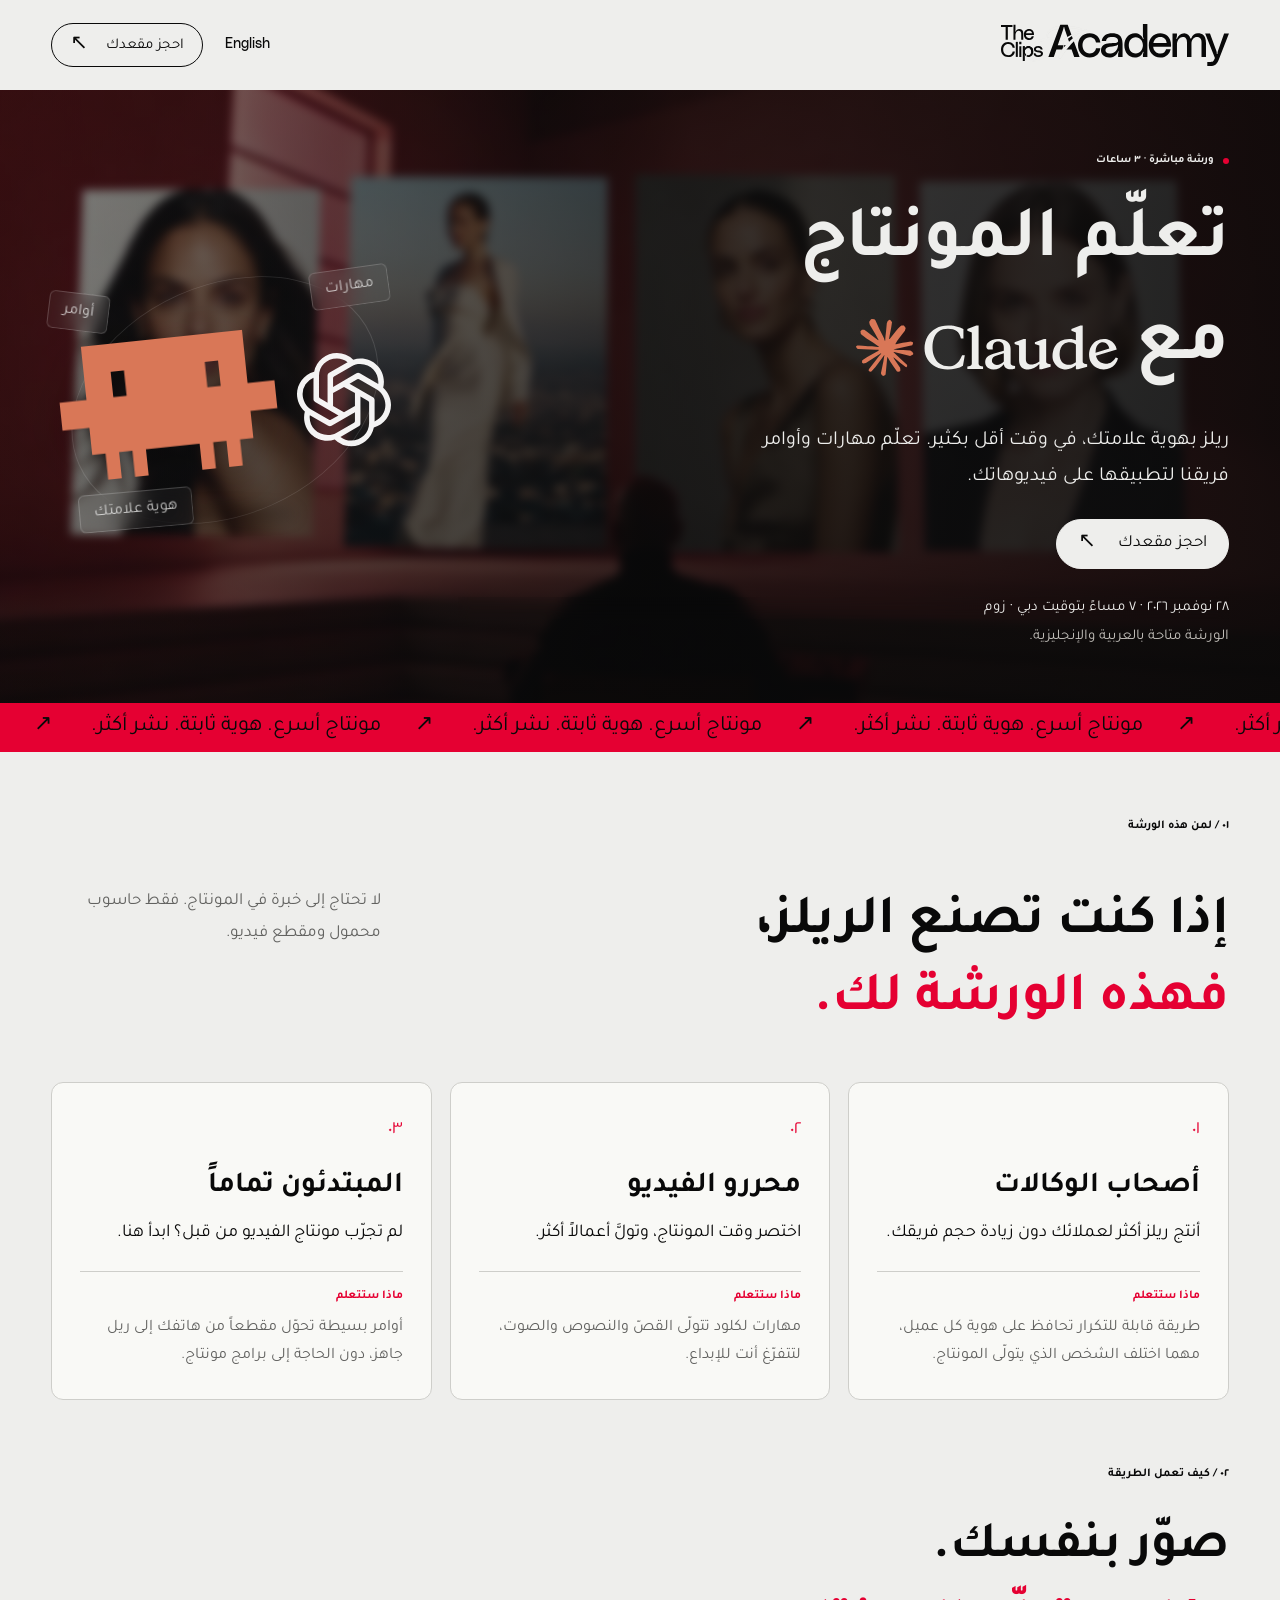
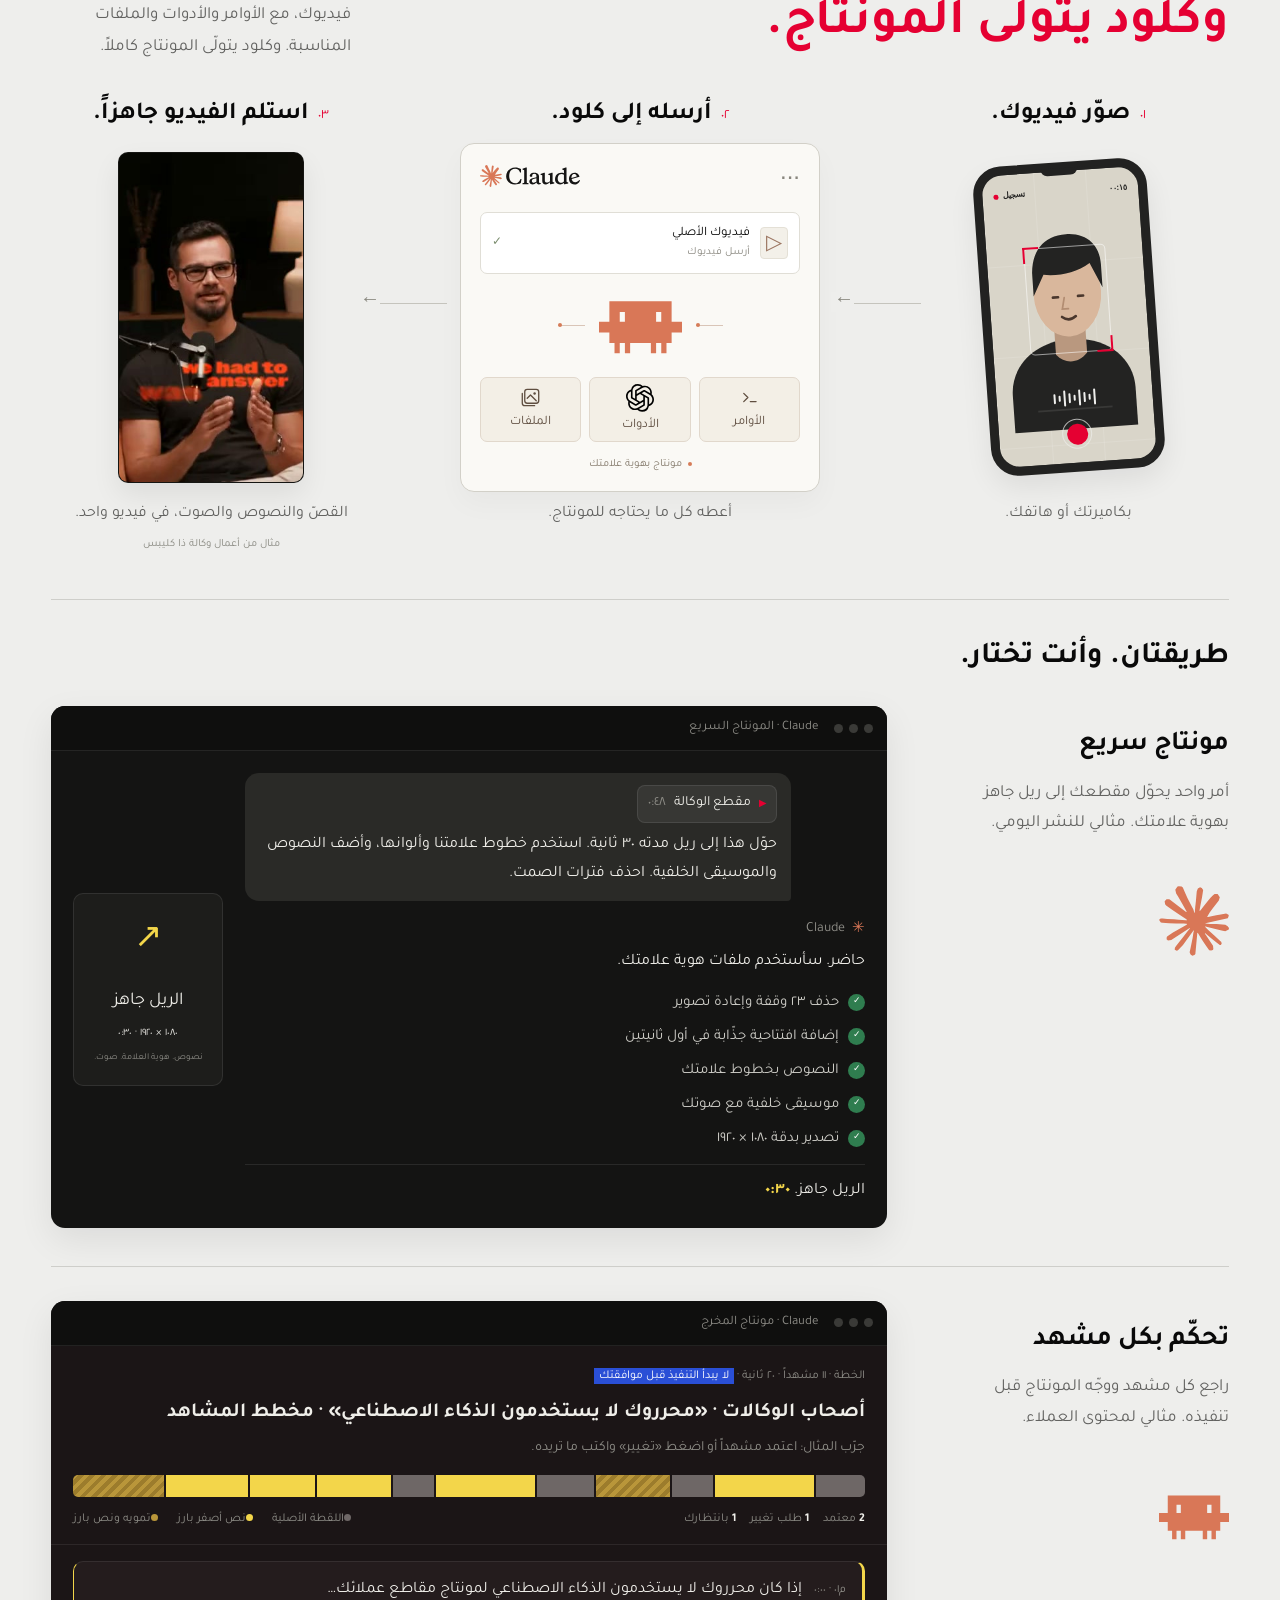
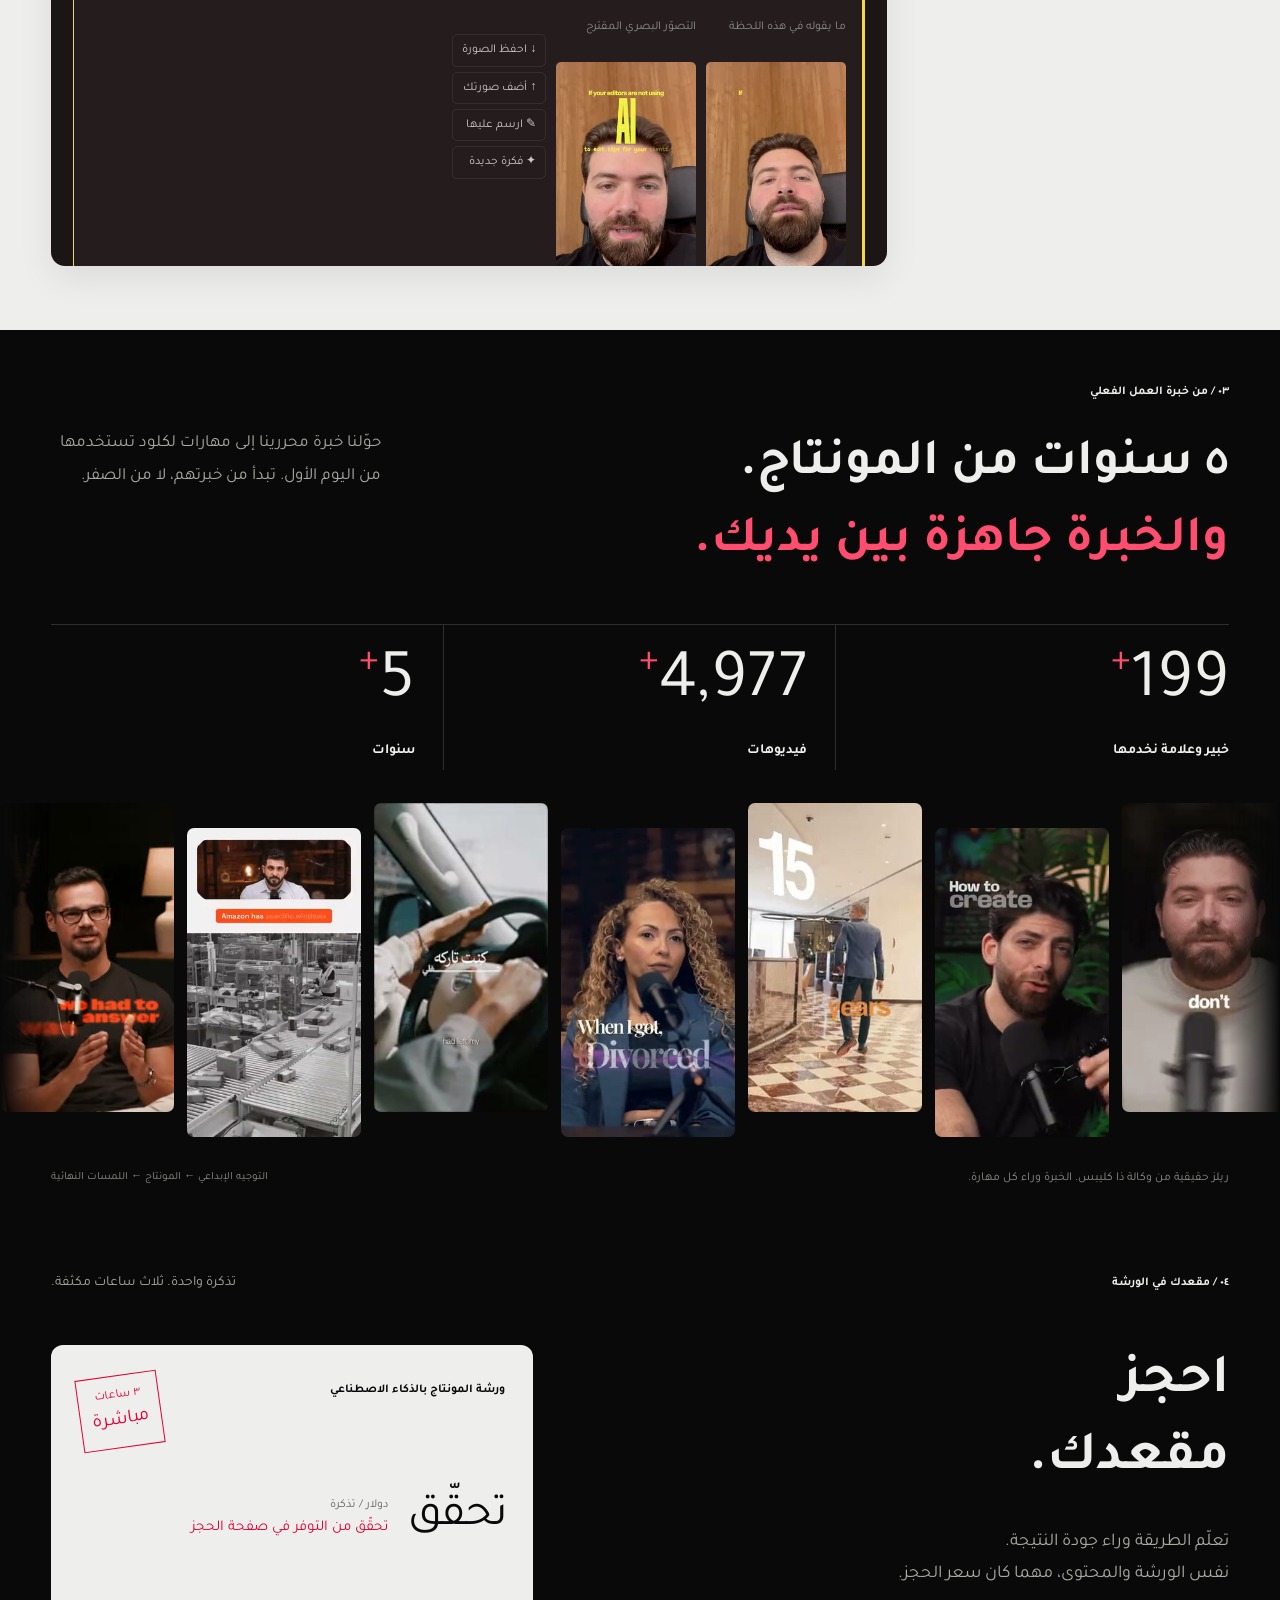
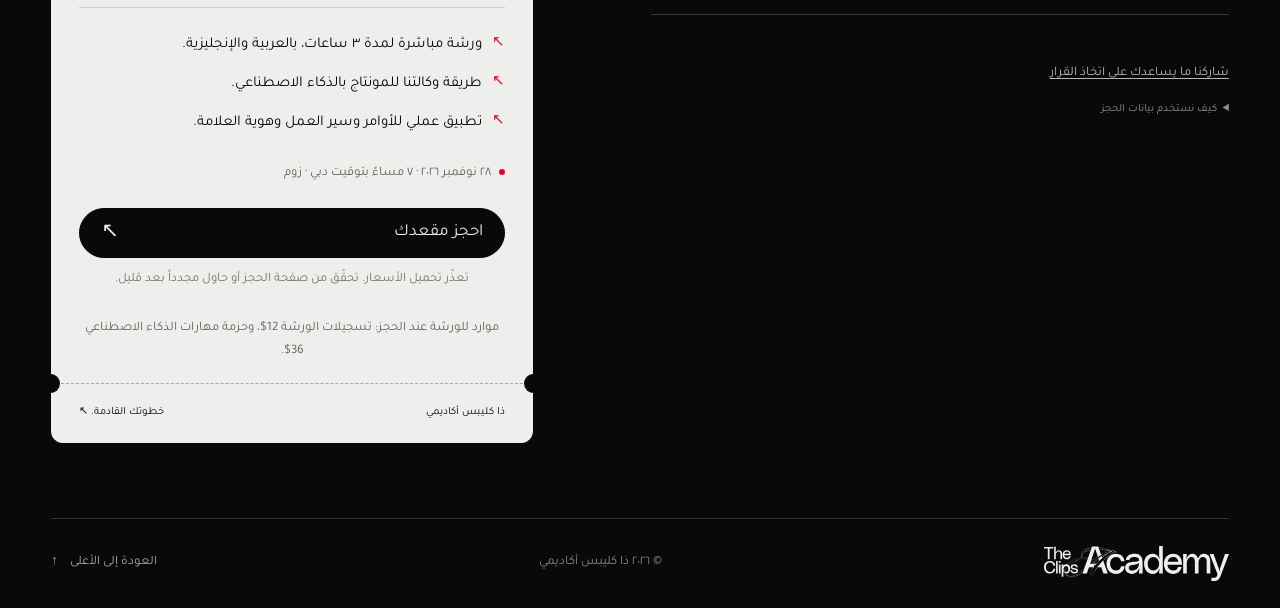
==== commit 7c4b302e: "Refresh landing page stylesheet version" ====
--- a/ar.html
+++ b/ar.html
@@ -21,7 +21,7 @@
   <link rel="icon" type="image/svg+xml" href="assets/favicon.svg">
   <link rel="preload" href="assets/tajawal-regular.ttf" as="font" type="font/ttf" crossorigin>
   <link rel="preload" href="assets/tajawal-bold.ttf" as="font" type="font/ttf" crossorigin>
-  <link rel="stylesheet" href="style.css?v=claude-workflow-1">
+  <link rel="stylesheet" href="style.css?v=nov28-2026">
   <link rel="stylesheet" href="omar.css?v=omar-1">
   <link rel="stylesheet" href="arabic.css?v=bilingual-1">
   <link rel="stylesheet" href="workflow.css?v=claude-workflow-1">
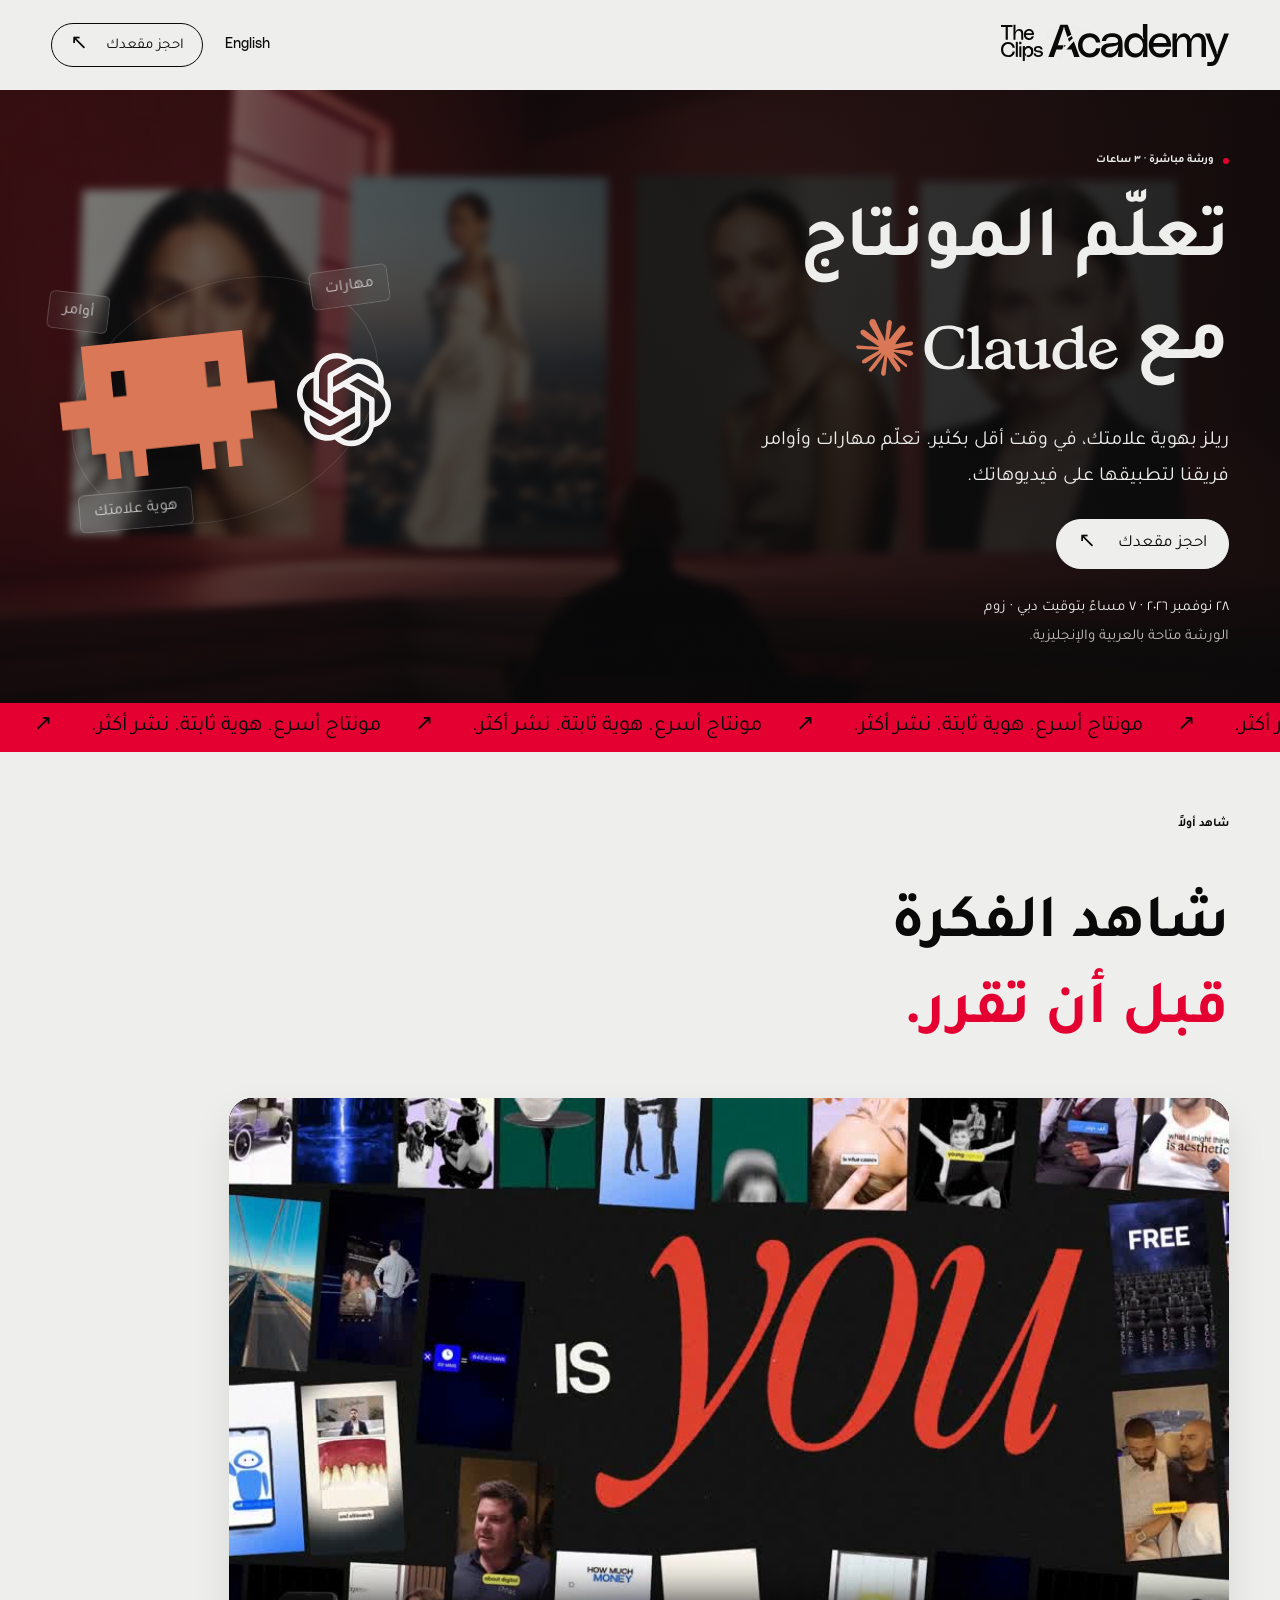
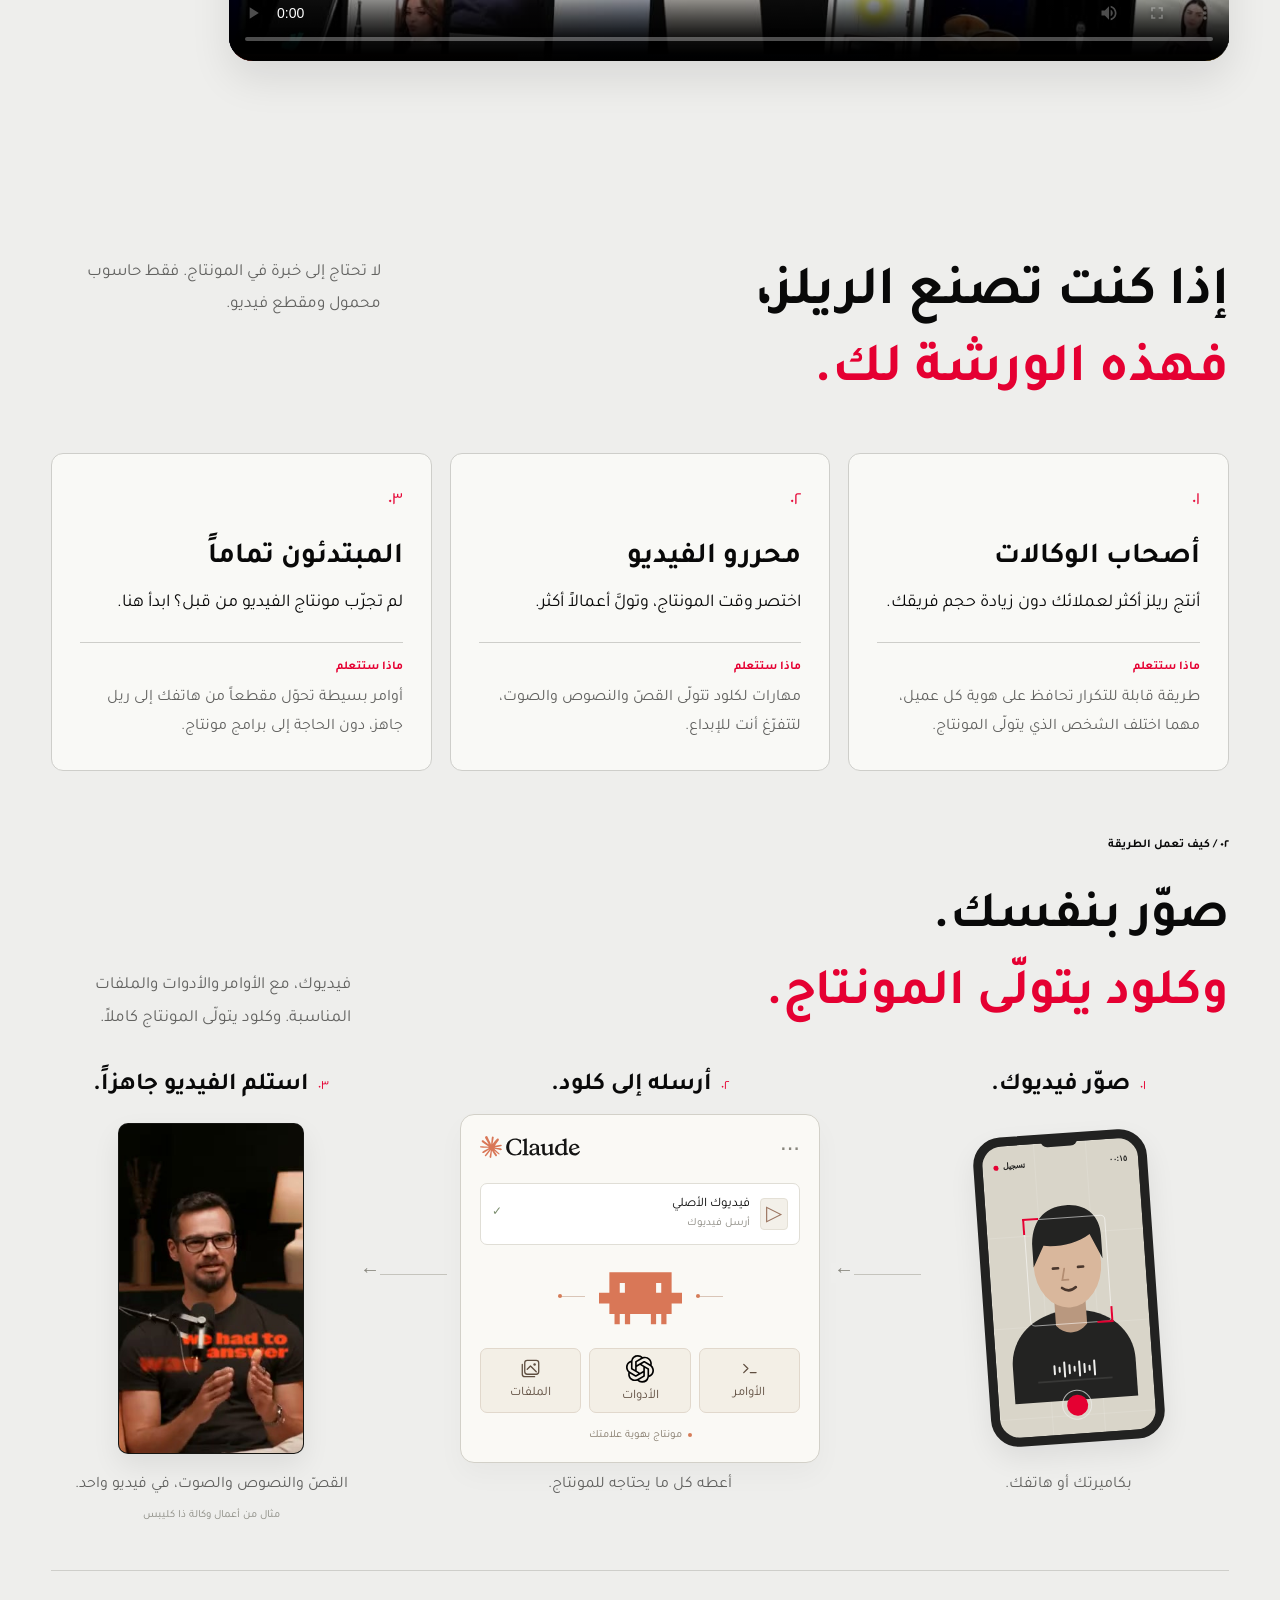
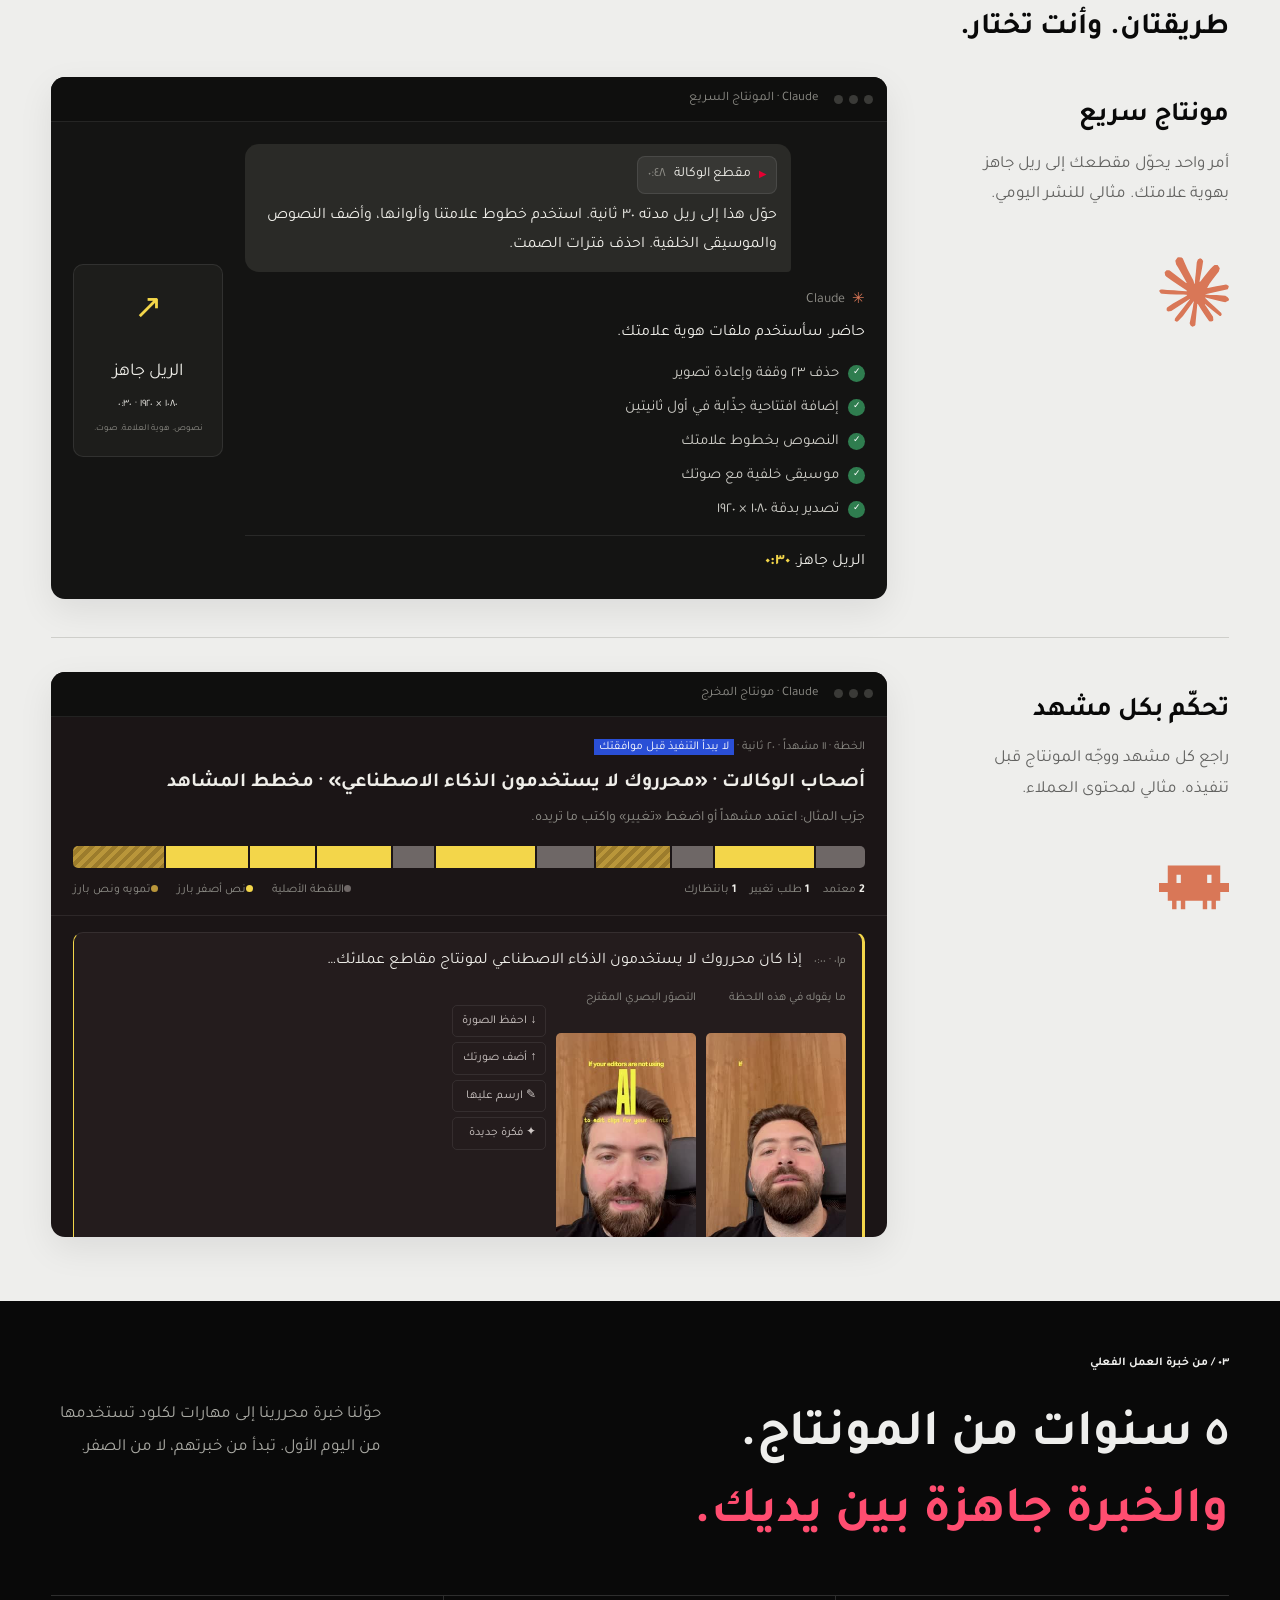
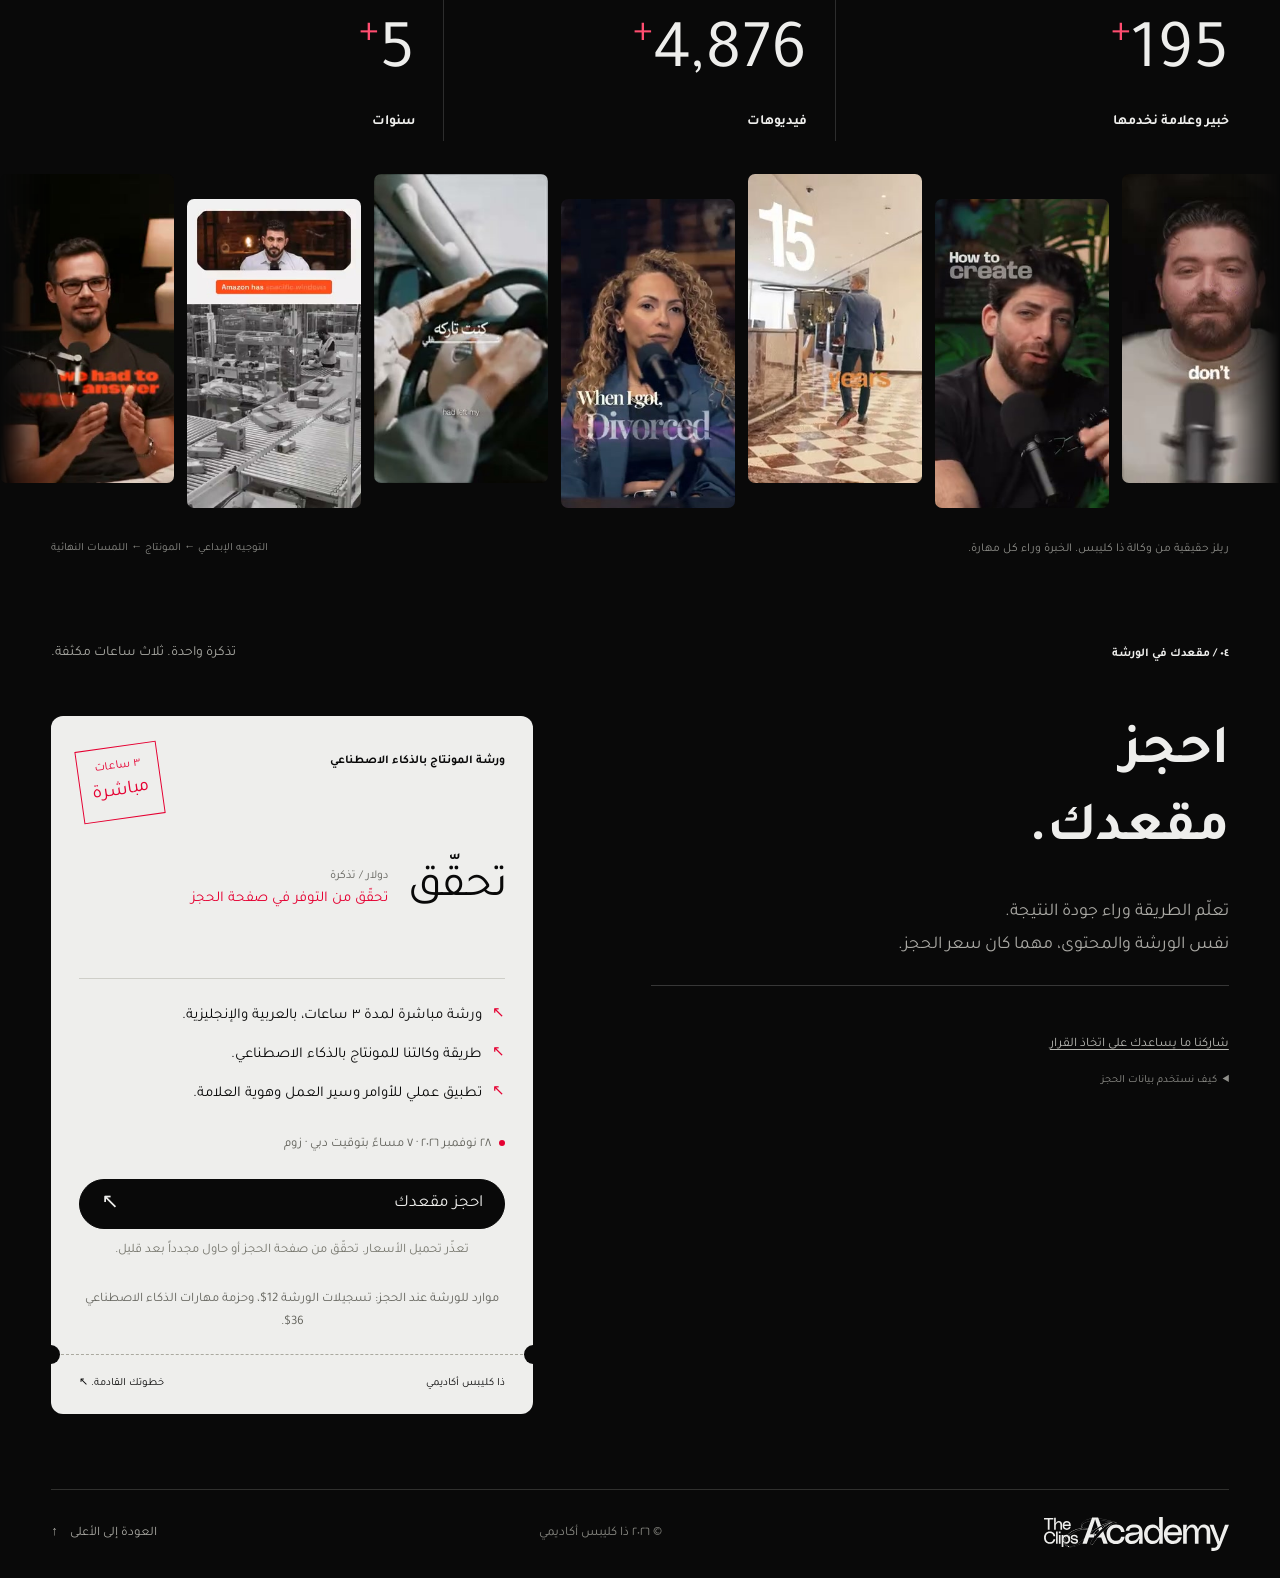
==== commit aa75e960: "Add VSL video section to the English and Arabic homepages Shows the 81 second workshop video right a" ====
--- a/ar.html
+++ b/ar.html
@@ -26,6 +26,7 @@
   <link rel="stylesheet" href="arabic.css?v=bilingual-1">
   <link rel="stylesheet" href="workflow.css?v=claude-workflow-1">
   <link rel="stylesheet" href="refine.css?v=mobile-stats-2">
+  <link rel="stylesheet" href="vsl.css?v=vsl-1">
   <script src="app.js?v=refine-1" defer></script>
   <script src="omar.js?v=flow-1" defer></script>
   <script type="module" src="features/pricing/storefront.mjs?v=nov28-2026"></script>
@@ -54,6 +55,11 @@
         <div class="hero-companion" aria-hidden="true"><div class="companion-orbit"></div><span class="companion-chip chip-skills">مهارات</span><span class="companion-chip chip-prompt">أوامر</span><span class="companion-chip chip-brand">هوية علامتك</span><div class="companion-pair"><img class="companion-clawd" src="assets/clawd.svg" alt="" width="240" height="240"><img class="companion-chatgpt" src="assets/chatgpt-symbol.svg" alt="" width="100" height="100"></div><span class="companion-shadow"></span></div>
       </div>
       <div class="word-ticker" aria-hidden="true"><div class="word-track"><span>مونتاج أسرع. هوية ثابتة. نشر أكثر. <i>↗</i> </span><span>مونتاج أسرع. هوية ثابتة. نشر أكثر. <i>↗</i> </span><span>مونتاج أسرع. هوية ثابتة. نشر أكثر. <i>↗</i> </span><span>مونتاج أسرع. هوية ثابتة. نشر أكثر. <i>↗</i> </span></div></div>
+    </section>
+    <section class="vsl section" id="vsl" aria-labelledby="vsl-title">
+      <div class="section-top" data-reveal><span class="eyebrow">شاهد أولاً</span></div>
+      <div class="section-heading"><h2 id="vsl-title" data-reveal><span class="heading-line">شاهد الفكرة</span><span class="heading-line accent">قبل أن تقرر.</span></h2></div>
+      <figure class="vsl-frame" data-reveal><video class="vsl-video" src="assets/vsl-academy.mp4" poster="assets/vsl-academy-poster.jpg" controls playsinline preload="metadata" aria-label="فيديو ورشة كلبس أكاديمي، نحو 81 ثانية"></video></figure>
     </section>
     <section class="who section" id="who" aria-labelledby="who-title">
       <div class="section-top" data-reveal><span class="eyebrow">٠١ / لمن هذه الورشة</span></div>
--- a/vsl.css
+++ b/vsl.css
@@ -0,0 +1,5 @@
+.vsl{padding-top:62px;padding-bottom:62px}
+.vsl .section-heading h2{font-size:clamp(36px,4.8vw,78px)}
+.vsl-frame{margin:0;width:100%;max-width:1000px;border-radius:24px;overflow:hidden;background:var(--ink);box-shadow:0 18px 40px #00000018}
+.vsl-video{display:block;width:100%;height:auto;aspect-ratio:16/9;background:var(--ink)}
+@media(max-width:760px){.vsl{padding-top:38px;padding-bottom:38px}.vsl .section-heading h2{font-size:8vw}.vsl-frame{border-radius:16px}}
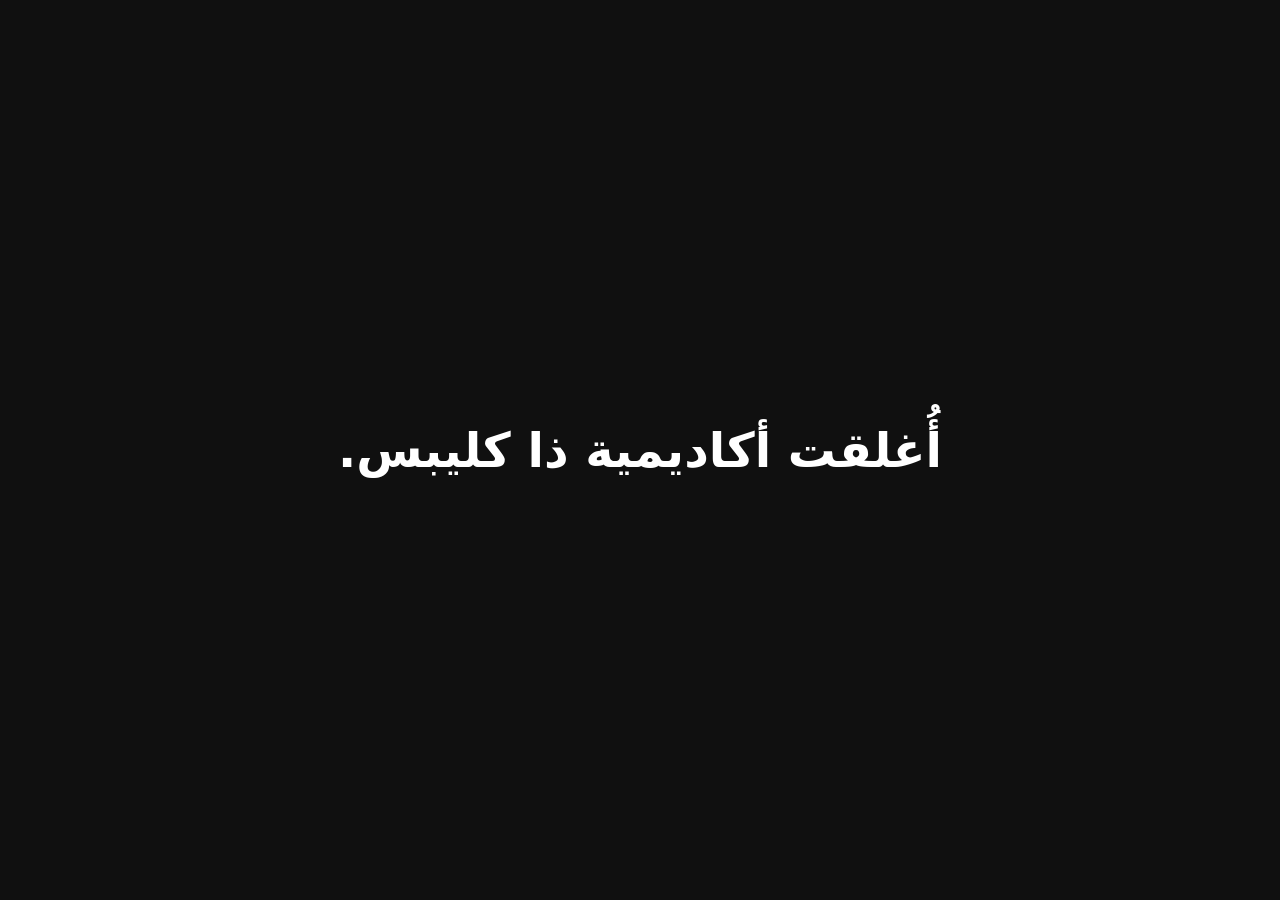
==== commit 0fc55abe: "Close the public Clips Academy site" ====
--- a/ar.html
+++ b/ar.html
@@ -1,198 +1,14 @@
 <!doctype html>
 <html lang="ar" dir="rtl">
 <head>
-  <meta charset="UTF-8">
+  <meta charset="utf-8">
   <meta name="viewport" content="width=device-width, initial-scale=1">
-  <meta name="theme-color" content="#eeeeec">
-  <meta name="description" content="تعلّم مونتاج الريلز باستخدام كلود في ورشة مباشرة لمدة ٣ ساعات بالعربية والإنجليزية، لأصحاب الوكالات ومحرري الفيديو والمبتدئين. مونتاج بهوية علامتك، بأمر واحد أو مشهداً بمشهد.">
-  <meta property="og:title" content="ذا كليبس أكاديمي | مونتاج الريلز باستخدام كلود">
-  <meta property="og:description" content="خبرة آلاف الفيديوهات في مهارات وخطوات عمل بالذكاء الاصطناعي. ورشة مباشرة لمدة ٣ ساعات بالعربية والإنجليزية، عبر زوم يوم ٢٨ نوفمبر ٢٠٢٦، الساعة ٧ مساءً بتوقيت دبي.">
-  <meta property="og:type" content="website">
-  <meta property="og:url" content="https://theclips.academy/ar.html">
-  <link rel="canonical" href="https://theclips.academy/ar.html">
-  <link rel="alternate" hreflang="en" href="https://theclips.academy/">
-  <link rel="alternate" hreflang="ar" href="https://theclips.academy/ar.html">
-  <link rel="alternate" hreflang="x-default" href="https://theclips.academy/">
-  <meta property="og:locale" content="ar_AE">
-  <meta property="og:locale:alternate" content="en_US">
-  <meta property="og:image" content="https://theclips.academy/assets/hero-poster.jpg">
-  <meta name="twitter:card" content="summary_large_image">
-  <title>ذا كليبس أكاديمي | مونتاج الريلز باستخدام كلود</title>
-  <link rel="icon" type="image/svg+xml" href="assets/favicon.svg">
-  <link rel="preload" href="assets/tajawal-regular.ttf" as="font" type="font/ttf" crossorigin>
-  <link rel="preload" href="assets/tajawal-bold.ttf" as="font" type="font/ttf" crossorigin>
-  <link rel="stylesheet" href="style.css?v=nov28-2026">
-  <link rel="stylesheet" href="omar.css?v=omar-1">
-  <link rel="stylesheet" href="arabic.css?v=bilingual-1">
-  <link rel="stylesheet" href="workflow.css?v=claude-workflow-1">
-  <link rel="stylesheet" href="refine.css?v=mobile-stats-2">
-  <link rel="stylesheet" href="vsl.css?v=vsl-1">
-  <script src="app.js?v=refine-1" defer></script>
-  <script src="omar.js?v=flow-1" defer></script>
-  <script type="module" src="features/pricing/storefront.mjs?v=nov28-2026"></script>
-  <link rel="stylesheet" href="features/analytics/feedback.css">
-  <script type="module" src="features/analytics/tracking.mjs?v=funnel-1"></script>
-  <script src="features/analytics/meta-pixel.js?v=1" defer></script>
+  <meta name="robots" content="noindex">
+  <title>أُغلقت أكاديمية ذا كليبس.</title>
+  <style>
+    body { margin: 0; min-height: 100svh; display: grid; place-items: center; background: #101010; color: #fff; font-family: system-ui, sans-serif; }
+    h1 { margin: 1.5rem; text-align: center; font-size: clamp(1.75rem, 5vw, 3rem); }
+  </style>
 </head>
-<body>
-  <a class="skip-link" href="#main">انتقل إلى المحتوى</a>
-  <header class="header">
-    <a class="brand" href="#top" aria-label="ذا كليبس أكاديمي، الصفحة الرئيسية"><img src="assets/logo-dark.svg" alt="ذا كليبس أكاديمي" width="1928" height="359"></a>
-    <div class="header-actions"><a class="language-link" href="./" lang="en" dir="ltr" hreflang="en" aria-label="View website in English">English</a>
-    <a class="button button-small nav-cta" href="https://os.theclips.academy/workshop/checkout"><span>احجز مقعدك</span><span class="arrow" aria-hidden="true">↗</span></a>
-    </div>
-  </header>
-  <main id="main">
-    <section class="hero section" id="top" aria-labelledby="hero-title">
-      <div class="hero-backdrop" aria-hidden="true"><video id="hero-video" src="assets/hero-film.mp4" poster="assets/hero-poster.jpg" muted loop playsinline preload="metadata"></video></div>
-      <div class="hero-layout">
-        <div class="hero-content">
-          <div class="eyebrow hero-eyebrow" data-load><span class="live-dot" aria-hidden="true"></span>ورشة مباشرة · ٣ ساعات</div>
-          <h1 id="hero-title"><span class="heading-line" data-load>تعلّم المونتاج</span><span class="heading-line hero-logo-line" data-load style="--delay:.12s"><span>مع</span><img class="headline-claude" src="assets/claude-logo-light.svg" alt="Claude" width="9156" height="2000"></span></h1>
-          <div class="hero-copy" data-load style="--delay:.2s"><p class="hero-subheading">ريلز بهوية علامتك، في وقت أقل بكثير. تعلّم مهارات وأوامر فريقنا لتطبيقها على فيديوهاتك.</p><a href="https://os.theclips.academy/workshop/checkout" class="button button-primary magnetic"><span>احجز مقعدك</span><span class="arrow" aria-hidden="true">↗</span></a></div>
-          <div class="hero-details"><p class="hero-event">٢٨ نوفمبر ٢٠٢٦ · ٧ مساءً بتوقيت دبي · زوم</p><p class="hero-language">الورشة متاحة بالعربية والإنجليزية.</p></div>
-        </div>
-        <div class="hero-companion" aria-hidden="true"><div class="companion-orbit"></div><span class="companion-chip chip-skills">مهارات</span><span class="companion-chip chip-prompt">أوامر</span><span class="companion-chip chip-brand">هوية علامتك</span><div class="companion-pair"><img class="companion-clawd" src="assets/clawd.svg" alt="" width="240" height="240"><img class="companion-chatgpt" src="assets/chatgpt-symbol.svg" alt="" width="100" height="100"></div><span class="companion-shadow"></span></div>
-      </div>
-      <div class="word-ticker" aria-hidden="true"><div class="word-track"><span>مونتاج أسرع. هوية ثابتة. نشر أكثر. <i>↗</i> </span><span>مونتاج أسرع. هوية ثابتة. نشر أكثر. <i>↗</i> </span><span>مونتاج أسرع. هوية ثابتة. نشر أكثر. <i>↗</i> </span><span>مونتاج أسرع. هوية ثابتة. نشر أكثر. <i>↗</i> </span></div></div>
-    </section>
-    <section class="vsl section" id="vsl" aria-labelledby="vsl-title">
-      <div class="section-top" data-reveal><span class="eyebrow">شاهد أولاً</span></div>
-      <div class="section-heading"><h2 id="vsl-title" data-reveal><span class="heading-line">شاهد الفكرة</span><span class="heading-line accent">قبل أن تقرر.</span></h2></div>
-      <figure class="vsl-frame" data-reveal><video class="vsl-video" src="assets/vsl-academy.mp4" poster="assets/vsl-academy-poster.jpg" controls playsinline preload="metadata" aria-label="فيديو ورشة كلبس أكاديمي، نحو 81 ثانية"></video></figure>
-    </section>
-    <section class="who section" id="who" aria-labelledby="who-title">
-      <div class="section-top" data-reveal><span class="eyebrow">٠١ / لمن هذه الورشة</span></div>
-      <div class="section-heading"><h2 id="who-title" data-reveal><span class="heading-line">إذا كنت تصنع الريلز،</span><span class="heading-line accent">فهذه الورشة لك.</span></h2><p data-reveal>لا تحتاج إلى خبرة في المونتاج. فقط حاسوب محمول ومقطع&nbsp;فيديو.</p></div>
-      <ul class="who-grid" aria-label="الفئات التي تستفيد من الورشة"><li data-reveal style="--delay:0.00s"><span class="step-number" aria-hidden="true">٠١</span><h3>أصحاب الوكالات</h3><p class="who-line">أنتج ريلز أكثر لعملائك دون زيادة حجم فريقك.</p><p class="who-get"><b>ماذا ستتعلم</b>طريقة قابلة للتكرار تحافظ على هوية كل عميل، مهما اختلف الشخص الذي يتولّى المونتاج.</p></li><li data-reveal style="--delay:0.08s"><span class="step-number" aria-hidden="true">٠٢</span><h3>محررو الفيديو</h3><p class="who-line">اختصر وقت المونتاج، وتولَّ أعمالاً أكثر.</p><p class="who-get"><b>ماذا ستتعلم</b>مهارات لكلود تتولّى القصّ والنصوص والصوت، لتتفرّغ أنت للإبداع.</p></li><li data-reveal style="--delay:0.16s"><span class="step-number" aria-hidden="true">٠٣</span><h3>المبتدئون تماماً</h3><p class="who-line">لم تجرّب مونتاج الفيديو من قبل؟ ابدأ هنا.</p><p class="who-get"><b>ماذا ستتعلم</b>أوامر بسيطة تحوّل مقطعاً من هاتفك إلى ريل جاهز، دون الحاجة إلى برامج مونتاج.</p></li></ul>
-    </section>
-    <section class="method section" id="method" aria-labelledby="method-title">
-      <div class="section-top"><span class="eyebrow">٠٢ / كيف تعمل الطريقة</span></div>
-      <div class="section-heading"><h2 id="method-title"><span class="heading-line">صوّر بنفسك.</span><span class="heading-line accent">وكلود يتولّى المونتاج.</span></h2><p>فيديوك، مع الأوامر والأدوات والملفات المناسبة. وكلود يتولّى المونتاج كاملاً.</p></div>
-      <ol class="edit-workflow" aria-label="من التصوير إلى الفيديو النهائي مع كلود">
-        <li class="workflow-stage workflow-capture">
-          <div class="workflow-step"><span class="workflow-number" aria-hidden="true">٠١</span><h3>صوّر فيديوك.</h3></div>
-          <div class="workflow-scene" role="img" aria-label="رسم توضيحي لتصوير فيديو بالهاتف">
-            <div class="recording-phone"><div class="recording-screen"><div class="recording-meta"><span><i></i>تسجيل</span><span>٠٠:١٥</span></div><svg class="capture-person" viewBox="0 0 180 260" fill="none" aria-hidden="true"><path d="M19 260v-43c0-35 30-61 71-61s71 26 71 61v43" fill="#232322"/><path d="M72 137h36v36c-11 12-26 12-36 0v-36Z" fill="#b9987f"/><ellipse cx="90" cy="103" rx="39" ry="50" fill="#d9b79c"/><path d="M51 104V82c0-30 16-47 42-47 24 0 38 15 38 37v27l-13-29c-16 10-35 13-54 10l-13 24Z" fill="#232322"/><path d="M73 107h6m23 0h6M82 130c5 4 11 4 16 0" stroke="#4a372d" stroke-width="3" stroke-linecap="round"/><path d="m86 108-3 13h7" stroke="#b38d72" stroke-width="2" stroke-linecap="round"/><path d="M47 237h86" stroke="#eeeeec" stroke-opacity=".1" stroke-width="2"/></svg><div class="capture-focus"></div><div class="capture-wave"><i></i><i></i><i></i><i></i><i></i><i></i><i></i><i></i><i></i></div><div class="recording-shutter"><span></span></div></div></div>
-          </div>
-          <p class="workflow-caption">بكاميرتك أو هاتفك.</p><span class="workflow-connector" aria-hidden="true"><i></i><b>→</b></span>
-        </li>
-        <li class="workflow-stage workflow-claude">
-          <div class="workflow-step"><span class="workflow-number" aria-hidden="true">٠٢</span><h3>أرسله إلى كلود.</h3></div>
-          <div class="workflow-scene"><div class="claude-workbench" role="img" aria-label="الفيديو والأوامر والأدوات والملفات تجتمع في كلود">
-            <div class="workflow-appbar"><img src="assets/claude-logo.svg" width="106" height="29" alt="Claude"><span aria-hidden="true">···</span></div>
-            <div class="workflow-upload"><span class="upload-play" aria-hidden="true">▷</span><span><strong>فيديوك الأصلي</strong><small>أرسل فيديوك</small></span><span class="upload-check" aria-hidden="true">✓</span></div>
-            <div class="workflow-engine"><span class="engine-line" aria-hidden="true"></span><img src="assets/clawd.svg" width="100" height="100" alt=""><span class="engine-line" aria-hidden="true"></span></div>
-            <div class="workflow-inputs"><span class="workflow-input workflow-input-prompt"><svg viewBox="0 0 28 28" fill="none" aria-hidden="true"><path d="m7 9 5 5-5 5M15 19h7" stroke="currentColor" stroke-width="1.6" stroke-linecap="round" stroke-linejoin="round"/></svg><span>الأوامر</span></span><span class="workflow-input workflow-input-tools"><img src="assets/chatgpt-symbol.svg" width="28" height="28" alt="ChatGPT"><span>الأدوات</span></span><span class="workflow-input workflow-input-assets"><svg viewBox="0 0 28 28" fill="none" aria-hidden="true"><rect x="7" y="4" width="17" height="17" rx="3" stroke="currentColor" stroke-width="1.6"/><path d="M4 9v12a3 3 0 0 0 3 3h12m-9-9 4-4 7 7" stroke="currentColor" stroke-width="1.6" stroke-linecap="round" stroke-linejoin="round"/><circle cx="19" cy="9" r="1.5" fill="currentColor"/></svg><span>الملفات</span></span></div>
-            <div class="workflow-edit-label"><span class="live-dot" aria-hidden="true"></span>مونتاج بهوية علامتك</div>
-          </div></div>
-          <p class="workflow-caption">أعطه كل ما يحتاجه للمونتاج.</p><span class="workflow-connector" aria-hidden="true"><i></i><b>→</b></span>
-        </li>
-        <li class="workflow-stage workflow-finish">
-          <div class="workflow-step"><span class="workflow-number" aria-hidden="true">٠٣</span><h3>استلم الفيديو جاهزاً.</h3></div>
-          <figure class="method-result"><div class="workflow-scene"><div class="result-reel"><video id="result-video" src="assets/work-01.mp4" poster="assets/work-01.jpg" muted loop playsinline controls preload="none" aria-label="فيديو ريل من الأعمال الفعلية لوكالة ذا كليبس"></video><button class="result-control" aria-label="تشغيل فيديو الوكالة" aria-pressed="false" hidden><span aria-hidden="true">▷</span></button></div></div><figcaption><p class="workflow-caption">القصّ والنصوص والصوت، في فيديو واحد.</p><span class="workflow-example">مثال من أعمال وكالة ذا كليبس</span></figcaption></figure>
-        </li>
-      </ol>
-      <div class="editing-paths" aria-labelledby="paths-title"><div class="paths-heading"><h2 id="paths-title">طريقتان. وأنت تختار.</h2></div>
-<div class="path-rows">
-        <article class="path-row" id="path-quick"><div class="path-copy"><h3>مونتاج سريع</h3><p>أمر واحد يحوّل مقطعك إلى ريل جاهز بهوية علامتك. مثالي للنشر اليومي.</p><img class="path-character" src="assets/claude-spark.svg" width="72" height="72" alt="" aria-hidden="true"></div>
-          <div class="demo demo-quick" role="img" aria-label="مثال توضيحي: أمر واحد في كلود يحوّل المقطع الأصلي إلى ريل جاهز مع النصوص.">
-            <div class="demo-bar"><i></i><i></i><i></i><span><bdi lang="en">Claude</bdi> · المونتاج السريع</span></div>
-            <div class="demo-body">
-              <div class="demo-chat">
-                <div class="chat-user" data-reveal>
-                  <span class="chat-file"><b aria-hidden="true">▶</b>مقطع الوكالة<em>٠:٤٨</em></span>
-                  <p>حوّل هذا إلى ريل مدته ٣٠ ثانية. استخدم خطوط علامتنا وألوانها، وأضف النصوص والموسيقى الخلفية. احذف فترات الصمت.</p>
-                </div>
-                <div class="chat-claude" data-reveal style="--delay:.2s">
-                  <span class="chat-name"><i aria-hidden="true">✳</i>Claude</span>
-                  <p>حاضر. سأستخدم ملفات هوية علامتك.</p>
-                  <ul class="demo-steps"><li data-reveal style="--delay:0.35s"><span class="demo-check" aria-hidden="true">✓</span>حذف ٢٣ وقفة وإعادة تصوير</li><li data-reveal style="--delay:0.53s"><span class="demo-check" aria-hidden="true">✓</span>إضافة افتتاحية جذّابة في أول ثانيتين</li><li data-reveal style="--delay:0.71s"><span class="demo-check" aria-hidden="true">✓</span>النصوص بخطوط علامتك</li><li data-reveal style="--delay:0.89s"><span class="demo-check" aria-hidden="true">✓</span>موسيقى خلفية مع صوتك</li><li data-reveal style="--delay:1.07s"><span class="demo-check" aria-hidden="true">✓</span>تصدير بدقة ١٠٨٠ × ١٩٢٠</li></ul>
-                  <p class="chat-done" data-reveal style="--delay:1.3s">الريل جاهز. <b>٠:٣٠</b></p>
-                </div>
-              </div>
-              <div class="demo-output demo-export"><span class="export-icon" aria-hidden="true">↗</span><strong>الريل جاهز</strong><span>١٠٨٠ × ١٩٢٠ · ٠:٣٠</span><small>نصوص. هوية العلامة. صوت.</small></div>
-            </div>
-          </div>
-        </article>
-        <article class="path-row" id="path-director"><div class="path-copy"><h3>تحكّم بكل مشهد</h3><p>راجع كل مشهد ووجّه المونتاج قبل تنفيذه. مثالي لمحتوى العملاء.</p><img class="path-character" src="assets/clawd.svg" width="72" height="72" alt="" aria-hidden="true"></div>
-          <div class="demo demo-director" aria-label="مثال توضيحي: يخطّط كلود الريل مشهداً بمشهد. يمكنك اعتماد التصوّر البصري لكل مشهد أو طلب تغييره.">
-            <div class="demo-bar"><i></i><i></i><i></i><span><bdi lang="en">Claude</bdi> · مونتاج المخرج</span></div>
-            <div class="beat-sheet">
-              <div class="bs-head">
-                <p class="bs-meta">الخطة · ١١ مشهداً · ٢٠ ثانية · <mark>لا يبدأ التنفيذ قبل موافقتك</mark></p>
-                <h4>أصحاب الوكالات · «محرروك لا يستخدمون الذكاء الاصطناعي» · مخطط المشاهد</h4><p class="bs-hint">جرّب المثال: اعتمد مشهداً أو اضغط «تغيير» واكتب ما تريده.</p>
-                <div class="bs-timeline" aria-hidden="true"><i class="seg-a" style="flex:6"></i><i class="seg-y" style="flex:12"></i><i class="seg-a" style="flex:5"></i><i class="seg-b" style="flex:9"></i><i class="seg-a" style="flex:7"></i><i class="seg-y" style="flex:12"></i><i class="seg-a" style="flex:5"></i><i class="seg-y" style="flex:9"></i><i class="seg-y" style="flex:8"></i><i class="seg-y" style="flex:10"></i><i class="seg-b" style="flex:11"></i></div>
-                <div class="bs-status"><p><span><b data-tally="approved">2</b> معتمد</span><span><b data-tally="change">1</b> طلب تغيير</span><span><b data-tally="pending">1</b> بانتظارك</span></p><p class="bs-legend"><span class="lg-a">اللقطة الأصلية</span><span class="lg-y">نص أصفر بارز</span><span class="lg-b">تمويه ونص بارز</span></p></div>
-              </div>
-              <div class="bs-list">
-                <div class="beat is-approved" data-beat data-kind="slam">
-                  <div class="beat-top"><span class="beat-id">م٠١ · ٠:٠٠</span><p>إذا كان محرروك لا يستخدمون الذكاء الاصطناعي لمونتاج مقاطع عملائك…</p></div>
-                  <div class="beat-frames">
-                    <figure><figcaption>ما يقوله في هذه اللحظة</figcaption><img src="assets/omar-beat-01.jpg" alt="" loading="lazy"></figure>
-                    <figure><figcaption>التصوّر البصري المقترح</figcaption><img src="assets/omar-beat-02.jpg" alt="" loading="lazy"><span class="beat-kind">نص أصفر بارز · «الذكاء الاصطناعي»</span></figure>
-                    <div class="beat-tools" aria-hidden="true"><span>↓ احفظ الصورة</span><span>↑ أضف صورتك</span><span>✎ ارسم عليها</span><span>✦ فكرة جديدة</span></div>
-                  </div>
-                  <div class="beat-actions"><button type="button" class="beat-approve" aria-pressed="true">اعتماد</button><button type="button" class="beat-change" aria-pressed="false">تغيير</button><span class="beat-state"></span></div>
-                  <label class="beat-note"><span class="visually-hidden">ما التغيير المطلوب في المشهد ٠١؟</span><textarea rows="2" placeholder="كيف تريد أن يبدو هذا المشهد؟"></textarea></label>
-                </div><div class="beat is-change" data-beat data-kind="blur">
-                  <div class="beat-top"><span class="beat-id">م٠٣ · ٠:٠٥</span><p>…فأنت تهدر الوقت والمال.</p></div>
-                  <div class="beat-frames">
-                    <figure><figcaption>ما يقوله في هذه اللحظة</figcaption><img src="assets/omar-beat-03.jpg" alt="" loading="lazy"></figure>
-                    <figure><figcaption>التصوّر البصري المقترح</figcaption><img src="assets/omar-beat-04.jpg" alt="" loading="lazy"><span class="beat-kind">تمويه ونص بارز · «الوقت»</span></figure>
-                    <div class="beat-tools" aria-hidden="true"><span>↓ احفظ الصورة</span><span>↑ أضف صورتك</span><span>✎ ارسم عليها</span><span>✦ فكرة جديدة</span></div>
-                  </div>
-                  <div class="beat-actions"><button type="button" class="beat-approve" aria-pressed="false">اعتماد</button><button type="button" class="beat-change" aria-pressed="true">تغيير</button><span class="beat-state"></span></div>
-                  <label class="beat-note"><span class="visually-hidden">ما التغيير المطلوب في المشهد ٠٣؟</span><textarea rows="2" placeholder="كيف تريد أن يبدو هذا المشهد؟">زِد تمويه الخلفية وأضف «والمال» كنص ثانٍ عند نطق الكلمة التالية.</textarea></label>
-                </div><div class="beat is-approved" data-beat data-kind="slam">
-                  <div class="beat-top"><span class="beat-id">م٠٥ · ٠:٠٨</span><p>نطلق ورشة لأصحاب الوكالات. لمحرري الفيديو. وللمبتدئين تماماً.</p></div>
-                  <div class="beat-frames">
-                    <figure><figcaption>ما يقوله في هذه اللحظة</figcaption><img src="assets/omar-beat-05.jpg" alt="" loading="lazy"></figure>
-                    <figure><figcaption>التصوّر البصري المقترح</figcaption><img src="assets/omar-beat-06.jpg" alt="" loading="lazy"><span class="beat-kind">نص أصفر بارز · «الورشة»</span></figure>
-                    <div class="beat-tools" aria-hidden="true"><span>↓ احفظ الصورة</span><span>↑ أضف صورتك</span><span>✎ ارسم عليها</span><span>✦ فكرة جديدة</span></div>
-                  </div>
-                  <div class="beat-actions"><button type="button" class="beat-approve" aria-pressed="true">اعتماد</button><button type="button" class="beat-change" aria-pressed="false">تغيير</button><span class="beat-state"></span></div>
-                  <label class="beat-note"><span class="visually-hidden">ما التغيير المطلوب في المشهد ٠٥؟</span><textarea rows="2" placeholder="كيف تريد أن يبدو هذا المشهد؟"></textarea></label>
-                </div><div class="beat is-pending" data-beat data-kind="blur">
-                  <div class="beat-top"><span class="beat-id">م١١ · ٠:١٩</span><p>احجز مبكراً للاستفادة من أسعار الإطلاق.</p></div>
-                  <div class="beat-frames">
-                    <figure><figcaption>ما يقوله في هذه اللحظة</figcaption><img src="assets/omar-beat-07.jpg" alt="" loading="lazy"></figure>
-                    <figure><figcaption>التصوّر البصري المقترح</figcaption><img src="assets/omar-beat-08.jpg" alt="" loading="lazy"><span class="beat-kind">تمويه ونص بارز · «أسعار الإطلاق»</span></figure>
-                    <div class="beat-tools" aria-hidden="true"><span>↓ احفظ الصورة</span><span>↑ أضف صورتك</span><span>✎ ارسم عليها</span><span>✦ فكرة جديدة</span></div>
-                  </div>
-                  <div class="beat-actions"><button type="button" class="beat-approve" aria-pressed="false">اعتماد</button><button type="button" class="beat-change" aria-pressed="false">تغيير</button><span class="beat-state"></span></div>
-                  <label class="beat-note"><span class="visually-hidden">ما التغيير المطلوب في المشهد ١١؟</span><textarea rows="2" placeholder="كيف تريد أن يبدو هذا المشهد؟"></textarea></label>
-                </div>
-              </div>
-            </div>
-          </div>
-        </article>
-      </div>
-      </div>
-    </section>
-    <section class="work section section-dark" id="work" aria-labelledby="work-title">
-      <div class="section-top" data-reveal><span class="eyebrow">٠٣ / من خبرة العمل الفعلي</span></div>
-      <div class="section-heading"><h2 id="work-title" data-reveal><span class="heading-line">٥ سنوات من المونتاج.</span><span class="heading-line accent">والخبرة جاهزة بين يديك.</span></h2><p data-reveal>حوّلنا خبرة محررينا إلى مهارات لكلود تستخدمها من اليوم الأول. تبدأ من خبرتهم، لا من&nbsp;الصفر.</p></div>
-      <ul class="work-stats" aria-label="وكالة ذا كليبس بالأرقام"><li data-reveal style="--delay:0.0s"><strong><span data-count="200">٢٠٠</span><i>+</i></strong><b>خبير وعلامة نخدمها</b></li><li data-reveal style="--delay:0.1s"><strong><span data-count="5000">٥٬٠٠٠</span><i>+</i></strong><b>فيديوهات</b></li><li data-reveal style="--delay:0.2s"><strong><span data-count="5">٥</span><i>+</i></strong><b>سنوات</b></li></ul>
-      <div class="portfolio-ticker" tabindex="0" role="region" aria-label="شريط فيديوهات من أعمال وكالة ذا كليبس. مرّر المؤشر فوقه أو انتقل إليه بلوحة المفاتيح لإيقاف الحركة."><div class="portfolio-track"><div class="portfolio-group"><div class="work-frame"><video src="assets/work-01.mp4" poster="assets/work-01.jpg" muted loop playsinline preload="none" aria-label="مقتطف 01 من أعمال وكالة ذا كليبس"></video></div><div class="work-frame"><video src="assets/work-02.mp4" poster="assets/work-02.jpg" muted loop playsinline preload="none" aria-label="مقتطف 02 من أعمال وكالة ذا كليبس"></video></div><div class="work-frame"><video src="assets/work-03.mp4" poster="assets/work-03.jpg" muted loop playsinline preload="none" aria-label="مقتطف 03 من أعمال وكالة ذا كليبس"></video></div><div class="work-frame"><video src="assets/work-04.mp4" poster="assets/work-04.jpg" muted loop playsinline preload="none" aria-label="مقتطف 04 من أعمال وكالة ذا كليبس"></video></div><div class="work-frame"><video src="assets/work-05.mp4" poster="assets/work-05.jpg" muted loop playsinline preload="none" aria-label="مقتطف 05 من أعمال وكالة ذا كليبس"></video></div><div class="work-frame"><video src="assets/work-06.mp4" poster="assets/work-06.jpg" muted loop playsinline preload="none" aria-label="مقتطف 06 من أعمال وكالة ذا كليبس"></video></div><div class="work-frame"><video src="assets/work-07.mp4" poster="assets/work-07.jpg" muted loop playsinline preload="none" aria-label="مقتطف 07 من أعمال وكالة ذا كليبس"></video></div><div class="work-frame"><video src="assets/work-08.mp4" poster="assets/work-08.jpg" muted loop playsinline preload="none" aria-label="مقتطف 08 من أعمال وكالة ذا كليبس"></video></div></div></div></div>
-      <div class="work-bottom"><p>ريلز حقيقية من وكالة ذا كليبس. الخبرة وراء كل مهارة.</p><span>التوجيه الإبداعي ← المونتاج ← اللمسات النهائية</span></div>
-    </section>
-    <section class="tickets section section-dark" id="tickets" aria-labelledby="tickets-title">
-      <div class="section-top" data-reveal><span class="eyebrow">٠٤ / مقعدك في الورشة</span><span class="small">تذكرة واحدة. ثلاث ساعات مكثفة.</span></div>
-      <div class="ticket-layout">
-        <div class="ticket-copy"><h2 id="tickets-title" data-reveal><span class="heading-line">احجز</span><span class="heading-line">مقعدك.</span></h2><p data-reveal>تعلّم الطريقة وراء جودة النتيجة.<br>نفس الورشة والمحتوى، مهما كان سعر&nbsp;الحجز.</p>
-          <ol class="price-ladder" aria-label="أسعار التذاكر" hidden>
-            <li data-stage="launch"><div class="price-bar"><span dir="ltr">$24</span></div><div class="price-label">عرض الإطلاق</div></li>
-            <li data-stage="early"><div class="price-bar"><span dir="ltr">$46</span></div><div class="price-label">الحجز المبكر</div></li>
-            <li data-stage="standard"><div class="price-bar"><span dir="ltr">$68</span></div><div class="price-label">الحجز العادي</div></li>
-            <li data-stage="final"><div class="price-bar"><span dir="ltr">$88</span></div><div class="price-label">الحجز الأخير</div></li>
-          </ol>
-          <div class="pricing-countdown"><p class="countdown-label">جارٍ التحقق من توفر التذاكر.</p><div class="countdown-units" hidden></div></div>
-        </div>
-        <div class="ticket-card" data-reveal style="--delay:.12s"><div class="ticket-card-top"><span class="eyebrow">ورشة المونتاج بالذكاء الاصطناعي</span><span class="ticket-sticker">٣ ساعات<br><b>مباشرة</b></span></div><div class="ticket-price is-pending"><span>تحقّق</span><div>دولار / تذكرة<br><b>جارٍ التحقق من السعر</b></div></div><div class="ticket-rule"></div><ul class="ticket-includes"><li>ورشة مباشرة لمدة ٣ ساعات، بالعربية والإنجليزية.</li><li>طريقة وكالتنا للمونتاج بالذكاء الاصطناعي.</li><li>تطبيق عملي للأوامر وسير العمل وهوية العلامة.</li></ul><div class="ticket-schedule"><span class="live-dot" aria-hidden="true"></span><span>٢٨ نوفمبر ٢٠٢٦ · ٧ مساءً بتوقيت دبي · زوم</span></div><a class="button button-primary magnetic booking-button" href="https://os.theclips.academy/workshop/checkout"><span>احجز مقعدك</span><span class="arrow" aria-hidden="true">↗</span></a><p class="checkout-note" data-pricing-status>جارٍ التحقق من توفر التذاكر.</p><p class="addon-note">موارد للورشة عند الحجز: تسجيلات الورشة <bdi dir="ltr">$12</bdi>، وحزمة مهارات الذكاء الاصطناعي <bdi dir="ltr">$36</bdi>.</p><div class="ticket-perforation" aria-hidden="true"></div><div class="ticket-card-bottom"><span>ذا كليبس أكاديمي</span><span>خطوتك القادمة. ↖</span></div></div>
-      </div>
-      <footer class="footer"><a href="#top" class="brand" aria-label="العودة إلى الأعلى"><img src="assets/logo-light.svg" alt="ذا كليبس أكاديمي" width="1928" height="359"></a><span>© ٢٠٢٦ ذا كليبس أكاديمي</span><a class="text-link" href="#top">العودة إلى الأعلى <span aria-hidden="true">↑</span></a></footer>
-    </section>
-  </main>
-</body>
+<body><main><h1>أُغلقت أكاديمية ذا كليبس.</h1></main></body>
 </html>
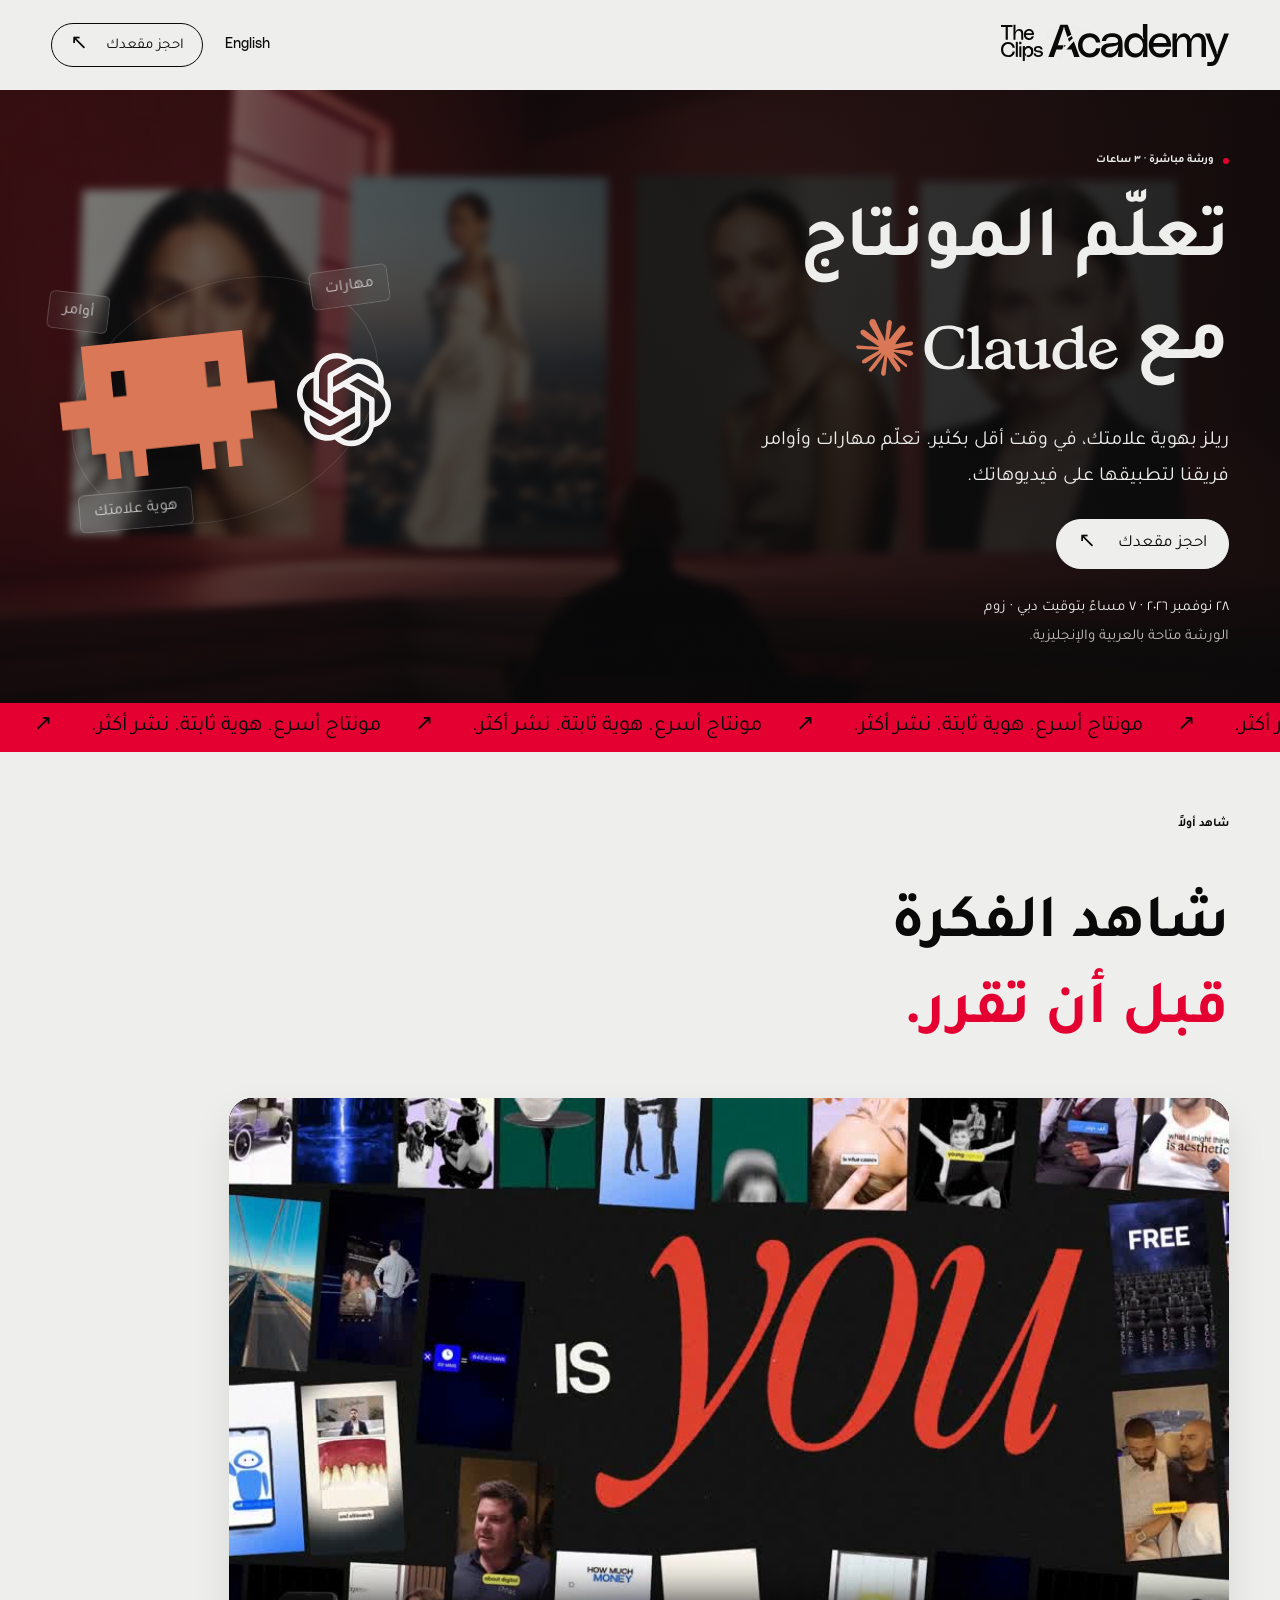
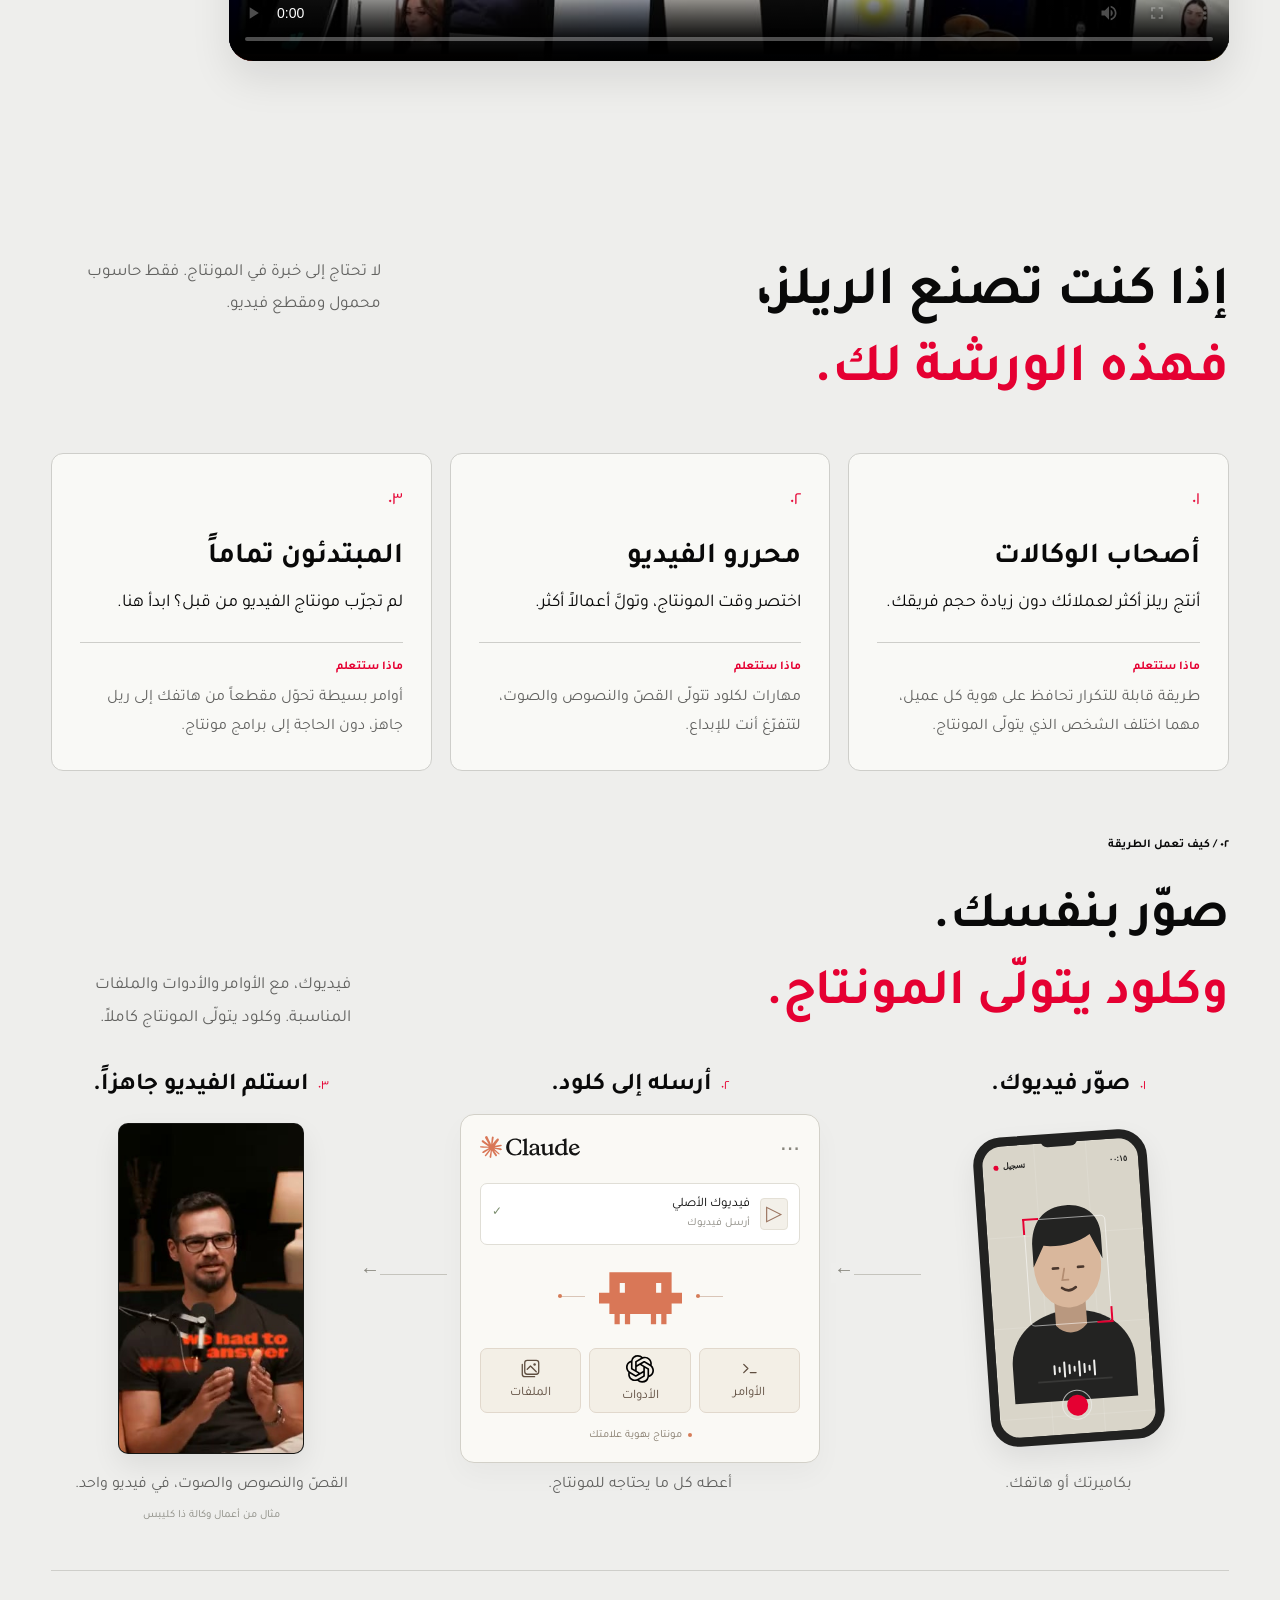
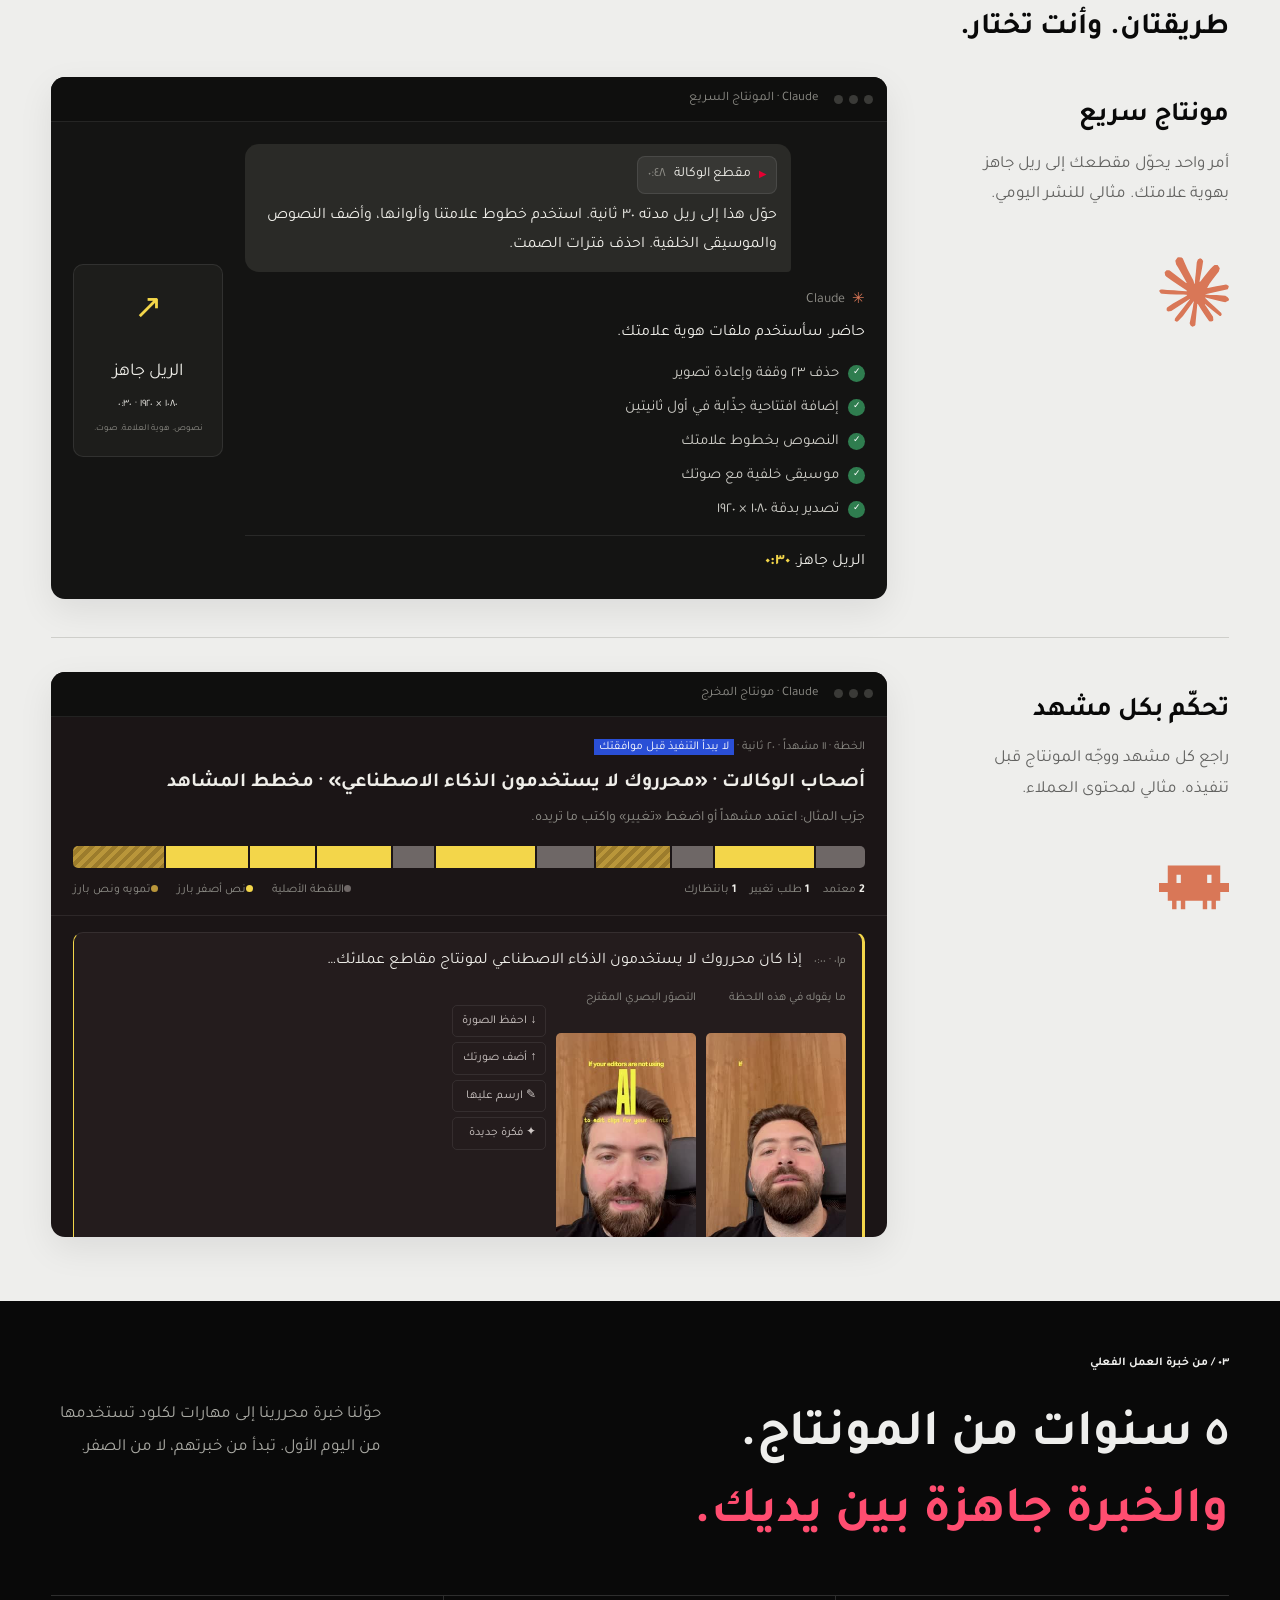
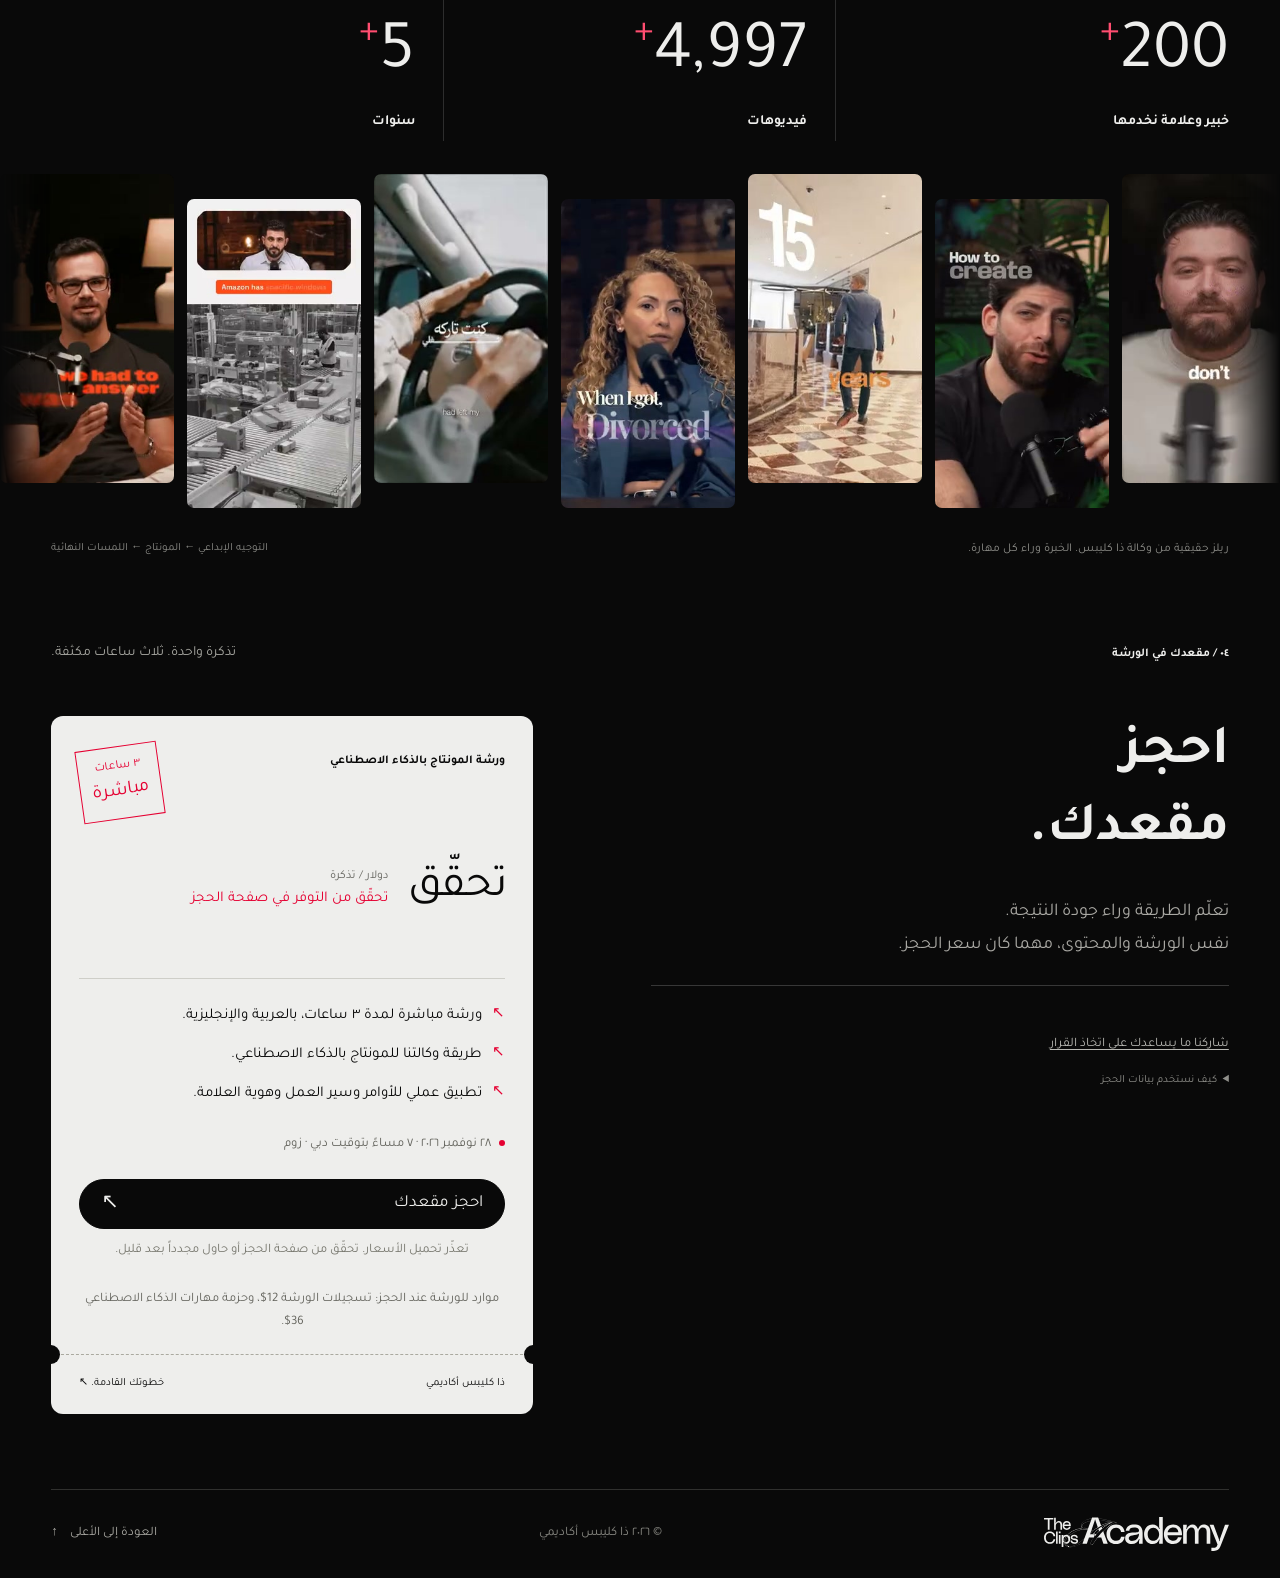
==== commit d31f2522: "Revert "Close the public Clips Academy site" This reverts commit 0fc55abeae3c0b9945f5529e2e8770575f1" ====
--- a/ar.html
+++ b/ar.html
@@ -1,14 +1,198 @@
 <!doctype html>
 <html lang="ar" dir="rtl">
 <head>
-  <meta charset="utf-8">
+  <meta charset="UTF-8">
   <meta name="viewport" content="width=device-width, initial-scale=1">
-  <meta name="robots" content="noindex">
-  <title>أُغلقت أكاديمية ذا كليبس.</title>
-  <style>
-    body { margin: 0; min-height: 100svh; display: grid; place-items: center; background: #101010; color: #fff; font-family: system-ui, sans-serif; }
-    h1 { margin: 1.5rem; text-align: center; font-size: clamp(1.75rem, 5vw, 3rem); }
-  </style>
+  <meta name="theme-color" content="#eeeeec">
+  <meta name="description" content="تعلّم مونتاج الريلز باستخدام كلود في ورشة مباشرة لمدة ٣ ساعات بالعربية والإنجليزية، لأصحاب الوكالات ومحرري الفيديو والمبتدئين. مونتاج بهوية علامتك، بأمر واحد أو مشهداً بمشهد.">
+  <meta property="og:title" content="ذا كليبس أكاديمي | مونتاج الريلز باستخدام كلود">
+  <meta property="og:description" content="خبرة آلاف الفيديوهات في مهارات وخطوات عمل بالذكاء الاصطناعي. ورشة مباشرة لمدة ٣ ساعات بالعربية والإنجليزية، عبر زوم يوم ٢٨ نوفمبر ٢٠٢٦، الساعة ٧ مساءً بتوقيت دبي.">
+  <meta property="og:type" content="website">
+  <meta property="og:url" content="https://theclips.academy/ar.html">
+  <link rel="canonical" href="https://theclips.academy/ar.html">
+  <link rel="alternate" hreflang="en" href="https://theclips.academy/">
+  <link rel="alternate" hreflang="ar" href="https://theclips.academy/ar.html">
+  <link rel="alternate" hreflang="x-default" href="https://theclips.academy/">
+  <meta property="og:locale" content="ar_AE">
+  <meta property="og:locale:alternate" content="en_US">
+  <meta property="og:image" content="https://theclips.academy/assets/hero-poster.jpg">
+  <meta name="twitter:card" content="summary_large_image">
+  <title>ذا كليبس أكاديمي | مونتاج الريلز باستخدام كلود</title>
+  <link rel="icon" type="image/svg+xml" href="assets/favicon.svg">
+  <link rel="preload" href="assets/tajawal-regular.ttf" as="font" type="font/ttf" crossorigin>
+  <link rel="preload" href="assets/tajawal-bold.ttf" as="font" type="font/ttf" crossorigin>
+  <link rel="stylesheet" href="style.css?v=nov28-2026">
+  <link rel="stylesheet" href="omar.css?v=omar-1">
+  <link rel="stylesheet" href="arabic.css?v=bilingual-1">
+  <link rel="stylesheet" href="workflow.css?v=claude-workflow-1">
+  <link rel="stylesheet" href="refine.css?v=mobile-stats-2">
+  <link rel="stylesheet" href="vsl.css?v=vsl-1">
+  <script src="app.js?v=refine-1" defer></script>
+  <script src="omar.js?v=flow-1" defer></script>
+  <script type="module" src="features/pricing/storefront.mjs?v=nov28-2026"></script>
+  <link rel="stylesheet" href="features/analytics/feedback.css">
+  <script type="module" src="features/analytics/tracking.mjs?v=funnel-1"></script>
+  <script src="features/analytics/meta-pixel.js?v=1" defer></script>
 </head>
-<body><main><h1>أُغلقت أكاديمية ذا كليبس.</h1></main></body>
+<body>
+  <a class="skip-link" href="#main">انتقل إلى المحتوى</a>
+  <header class="header">
+    <a class="brand" href="#top" aria-label="ذا كليبس أكاديمي، الصفحة الرئيسية"><img src="assets/logo-dark.svg" alt="ذا كليبس أكاديمي" width="1928" height="359"></a>
+    <div class="header-actions"><a class="language-link" href="./" lang="en" dir="ltr" hreflang="en" aria-label="View website in English">English</a>
+    <a class="button button-small nav-cta" href="https://os.theclips.academy/workshop/checkout"><span>احجز مقعدك</span><span class="arrow" aria-hidden="true">↗</span></a>
+    </div>
+  </header>
+  <main id="main">
+    <section class="hero section" id="top" aria-labelledby="hero-title">
+      <div class="hero-backdrop" aria-hidden="true"><video id="hero-video" src="assets/hero-film.mp4" poster="assets/hero-poster.jpg" muted loop playsinline preload="metadata"></video></div>
+      <div class="hero-layout">
+        <div class="hero-content">
+          <div class="eyebrow hero-eyebrow" data-load><span class="live-dot" aria-hidden="true"></span>ورشة مباشرة · ٣ ساعات</div>
+          <h1 id="hero-title"><span class="heading-line" data-load>تعلّم المونتاج</span><span class="heading-line hero-logo-line" data-load style="--delay:.12s"><span>مع</span><img class="headline-claude" src="assets/claude-logo-light.svg" alt="Claude" width="9156" height="2000"></span></h1>
+          <div class="hero-copy" data-load style="--delay:.2s"><p class="hero-subheading">ريلز بهوية علامتك، في وقت أقل بكثير. تعلّم مهارات وأوامر فريقنا لتطبيقها على فيديوهاتك.</p><a href="https://os.theclips.academy/workshop/checkout" class="button button-primary magnetic"><span>احجز مقعدك</span><span class="arrow" aria-hidden="true">↗</span></a></div>
+          <div class="hero-details"><p class="hero-event">٢٨ نوفمبر ٢٠٢٦ · ٧ مساءً بتوقيت دبي · زوم</p><p class="hero-language">الورشة متاحة بالعربية والإنجليزية.</p></div>
+        </div>
+        <div class="hero-companion" aria-hidden="true"><div class="companion-orbit"></div><span class="companion-chip chip-skills">مهارات</span><span class="companion-chip chip-prompt">أوامر</span><span class="companion-chip chip-brand">هوية علامتك</span><div class="companion-pair"><img class="companion-clawd" src="assets/clawd.svg" alt="" width="240" height="240"><img class="companion-chatgpt" src="assets/chatgpt-symbol.svg" alt="" width="100" height="100"></div><span class="companion-shadow"></span></div>
+      </div>
+      <div class="word-ticker" aria-hidden="true"><div class="word-track"><span>مونتاج أسرع. هوية ثابتة. نشر أكثر. <i>↗</i> </span><span>مونتاج أسرع. هوية ثابتة. نشر أكثر. <i>↗</i> </span><span>مونتاج أسرع. هوية ثابتة. نشر أكثر. <i>↗</i> </span><span>مونتاج أسرع. هوية ثابتة. نشر أكثر. <i>↗</i> </span></div></div>
+    </section>
+    <section class="vsl section" id="vsl" aria-labelledby="vsl-title">
+      <div class="section-top" data-reveal><span class="eyebrow">شاهد أولاً</span></div>
+      <div class="section-heading"><h2 id="vsl-title" data-reveal><span class="heading-line">شاهد الفكرة</span><span class="heading-line accent">قبل أن تقرر.</span></h2></div>
+      <figure class="vsl-frame" data-reveal><video class="vsl-video" src="assets/vsl-academy.mp4" poster="assets/vsl-academy-poster.jpg" controls playsinline preload="metadata" aria-label="فيديو ورشة كلبس أكاديمي، نحو 81 ثانية"></video></figure>
+    </section>
+    <section class="who section" id="who" aria-labelledby="who-title">
+      <div class="section-top" data-reveal><span class="eyebrow">٠١ / لمن هذه الورشة</span></div>
+      <div class="section-heading"><h2 id="who-title" data-reveal><span class="heading-line">إذا كنت تصنع الريلز،</span><span class="heading-line accent">فهذه الورشة لك.</span></h2><p data-reveal>لا تحتاج إلى خبرة في المونتاج. فقط حاسوب محمول ومقطع&nbsp;فيديو.</p></div>
+      <ul class="who-grid" aria-label="الفئات التي تستفيد من الورشة"><li data-reveal style="--delay:0.00s"><span class="step-number" aria-hidden="true">٠١</span><h3>أصحاب الوكالات</h3><p class="who-line">أنتج ريلز أكثر لعملائك دون زيادة حجم فريقك.</p><p class="who-get"><b>ماذا ستتعلم</b>طريقة قابلة للتكرار تحافظ على هوية كل عميل، مهما اختلف الشخص الذي يتولّى المونتاج.</p></li><li data-reveal style="--delay:0.08s"><span class="step-number" aria-hidden="true">٠٢</span><h3>محررو الفيديو</h3><p class="who-line">اختصر وقت المونتاج، وتولَّ أعمالاً أكثر.</p><p class="who-get"><b>ماذا ستتعلم</b>مهارات لكلود تتولّى القصّ والنصوص والصوت، لتتفرّغ أنت للإبداع.</p></li><li data-reveal style="--delay:0.16s"><span class="step-number" aria-hidden="true">٠٣</span><h3>المبتدئون تماماً</h3><p class="who-line">لم تجرّب مونتاج الفيديو من قبل؟ ابدأ هنا.</p><p class="who-get"><b>ماذا ستتعلم</b>أوامر بسيطة تحوّل مقطعاً من هاتفك إلى ريل جاهز، دون الحاجة إلى برامج مونتاج.</p></li></ul>
+    </section>
+    <section class="method section" id="method" aria-labelledby="method-title">
+      <div class="section-top"><span class="eyebrow">٠٢ / كيف تعمل الطريقة</span></div>
+      <div class="section-heading"><h2 id="method-title"><span class="heading-line">صوّر بنفسك.</span><span class="heading-line accent">وكلود يتولّى المونتاج.</span></h2><p>فيديوك، مع الأوامر والأدوات والملفات المناسبة. وكلود يتولّى المونتاج كاملاً.</p></div>
+      <ol class="edit-workflow" aria-label="من التصوير إلى الفيديو النهائي مع كلود">
+        <li class="workflow-stage workflow-capture">
+          <div class="workflow-step"><span class="workflow-number" aria-hidden="true">٠١</span><h3>صوّر فيديوك.</h3></div>
+          <div class="workflow-scene" role="img" aria-label="رسم توضيحي لتصوير فيديو بالهاتف">
+            <div class="recording-phone"><div class="recording-screen"><div class="recording-meta"><span><i></i>تسجيل</span><span>٠٠:١٥</span></div><svg class="capture-person" viewBox="0 0 180 260" fill="none" aria-hidden="true"><path d="M19 260v-43c0-35 30-61 71-61s71 26 71 61v43" fill="#232322"/><path d="M72 137h36v36c-11 12-26 12-36 0v-36Z" fill="#b9987f"/><ellipse cx="90" cy="103" rx="39" ry="50" fill="#d9b79c"/><path d="M51 104V82c0-30 16-47 42-47 24 0 38 15 38 37v27l-13-29c-16 10-35 13-54 10l-13 24Z" fill="#232322"/><path d="M73 107h6m23 0h6M82 130c5 4 11 4 16 0" stroke="#4a372d" stroke-width="3" stroke-linecap="round"/><path d="m86 108-3 13h7" stroke="#b38d72" stroke-width="2" stroke-linecap="round"/><path d="M47 237h86" stroke="#eeeeec" stroke-opacity=".1" stroke-width="2"/></svg><div class="capture-focus"></div><div class="capture-wave"><i></i><i></i><i></i><i></i><i></i><i></i><i></i><i></i><i></i></div><div class="recording-shutter"><span></span></div></div></div>
+          </div>
+          <p class="workflow-caption">بكاميرتك أو هاتفك.</p><span class="workflow-connector" aria-hidden="true"><i></i><b>→</b></span>
+        </li>
+        <li class="workflow-stage workflow-claude">
+          <div class="workflow-step"><span class="workflow-number" aria-hidden="true">٠٢</span><h3>أرسله إلى كلود.</h3></div>
+          <div class="workflow-scene"><div class="claude-workbench" role="img" aria-label="الفيديو والأوامر والأدوات والملفات تجتمع في كلود">
+            <div class="workflow-appbar"><img src="assets/claude-logo.svg" width="106" height="29" alt="Claude"><span aria-hidden="true">···</span></div>
+            <div class="workflow-upload"><span class="upload-play" aria-hidden="true">▷</span><span><strong>فيديوك الأصلي</strong><small>أرسل فيديوك</small></span><span class="upload-check" aria-hidden="true">✓</span></div>
+            <div class="workflow-engine"><span class="engine-line" aria-hidden="true"></span><img src="assets/clawd.svg" width="100" height="100" alt=""><span class="engine-line" aria-hidden="true"></span></div>
+            <div class="workflow-inputs"><span class="workflow-input workflow-input-prompt"><svg viewBox="0 0 28 28" fill="none" aria-hidden="true"><path d="m7 9 5 5-5 5M15 19h7" stroke="currentColor" stroke-width="1.6" stroke-linecap="round" stroke-linejoin="round"/></svg><span>الأوامر</span></span><span class="workflow-input workflow-input-tools"><img src="assets/chatgpt-symbol.svg" width="28" height="28" alt="ChatGPT"><span>الأدوات</span></span><span class="workflow-input workflow-input-assets"><svg viewBox="0 0 28 28" fill="none" aria-hidden="true"><rect x="7" y="4" width="17" height="17" rx="3" stroke="currentColor" stroke-width="1.6"/><path d="M4 9v12a3 3 0 0 0 3 3h12m-9-9 4-4 7 7" stroke="currentColor" stroke-width="1.6" stroke-linecap="round" stroke-linejoin="round"/><circle cx="19" cy="9" r="1.5" fill="currentColor"/></svg><span>الملفات</span></span></div>
+            <div class="workflow-edit-label"><span class="live-dot" aria-hidden="true"></span>مونتاج بهوية علامتك</div>
+          </div></div>
+          <p class="workflow-caption">أعطه كل ما يحتاجه للمونتاج.</p><span class="workflow-connector" aria-hidden="true"><i></i><b>→</b></span>
+        </li>
+        <li class="workflow-stage workflow-finish">
+          <div class="workflow-step"><span class="workflow-number" aria-hidden="true">٠٣</span><h3>استلم الفيديو جاهزاً.</h3></div>
+          <figure class="method-result"><div class="workflow-scene"><div class="result-reel"><video id="result-video" src="assets/work-01.mp4" poster="assets/work-01.jpg" muted loop playsinline controls preload="none" aria-label="فيديو ريل من الأعمال الفعلية لوكالة ذا كليبس"></video><button class="result-control" aria-label="تشغيل فيديو الوكالة" aria-pressed="false" hidden><span aria-hidden="true">▷</span></button></div></div><figcaption><p class="workflow-caption">القصّ والنصوص والصوت، في فيديو واحد.</p><span class="workflow-example">مثال من أعمال وكالة ذا كليبس</span></figcaption></figure>
+        </li>
+      </ol>
+      <div class="editing-paths" aria-labelledby="paths-title"><div class="paths-heading"><h2 id="paths-title">طريقتان. وأنت تختار.</h2></div>
+<div class="path-rows">
+        <article class="path-row" id="path-quick"><div class="path-copy"><h3>مونتاج سريع</h3><p>أمر واحد يحوّل مقطعك إلى ريل جاهز بهوية علامتك. مثالي للنشر اليومي.</p><img class="path-character" src="assets/claude-spark.svg" width="72" height="72" alt="" aria-hidden="true"></div>
+          <div class="demo demo-quick" role="img" aria-label="مثال توضيحي: أمر واحد في كلود يحوّل المقطع الأصلي إلى ريل جاهز مع النصوص.">
+            <div class="demo-bar"><i></i><i></i><i></i><span><bdi lang="en">Claude</bdi> · المونتاج السريع</span></div>
+            <div class="demo-body">
+              <div class="demo-chat">
+                <div class="chat-user" data-reveal>
+                  <span class="chat-file"><b aria-hidden="true">▶</b>مقطع الوكالة<em>٠:٤٨</em></span>
+                  <p>حوّل هذا إلى ريل مدته ٣٠ ثانية. استخدم خطوط علامتنا وألوانها، وأضف النصوص والموسيقى الخلفية. احذف فترات الصمت.</p>
+                </div>
+                <div class="chat-claude" data-reveal style="--delay:.2s">
+                  <span class="chat-name"><i aria-hidden="true">✳</i>Claude</span>
+                  <p>حاضر. سأستخدم ملفات هوية علامتك.</p>
+                  <ul class="demo-steps"><li data-reveal style="--delay:0.35s"><span class="demo-check" aria-hidden="true">✓</span>حذف ٢٣ وقفة وإعادة تصوير</li><li data-reveal style="--delay:0.53s"><span class="demo-check" aria-hidden="true">✓</span>إضافة افتتاحية جذّابة في أول ثانيتين</li><li data-reveal style="--delay:0.71s"><span class="demo-check" aria-hidden="true">✓</span>النصوص بخطوط علامتك</li><li data-reveal style="--delay:0.89s"><span class="demo-check" aria-hidden="true">✓</span>موسيقى خلفية مع صوتك</li><li data-reveal style="--delay:1.07s"><span class="demo-check" aria-hidden="true">✓</span>تصدير بدقة ١٠٨٠ × ١٩٢٠</li></ul>
+                  <p class="chat-done" data-reveal style="--delay:1.3s">الريل جاهز. <b>٠:٣٠</b></p>
+                </div>
+              </div>
+              <div class="demo-output demo-export"><span class="export-icon" aria-hidden="true">↗</span><strong>الريل جاهز</strong><span>١٠٨٠ × ١٩٢٠ · ٠:٣٠</span><small>نصوص. هوية العلامة. صوت.</small></div>
+            </div>
+          </div>
+        </article>
+        <article class="path-row" id="path-director"><div class="path-copy"><h3>تحكّم بكل مشهد</h3><p>راجع كل مشهد ووجّه المونتاج قبل تنفيذه. مثالي لمحتوى العملاء.</p><img class="path-character" src="assets/clawd.svg" width="72" height="72" alt="" aria-hidden="true"></div>
+          <div class="demo demo-director" aria-label="مثال توضيحي: يخطّط كلود الريل مشهداً بمشهد. يمكنك اعتماد التصوّر البصري لكل مشهد أو طلب تغييره.">
+            <div class="demo-bar"><i></i><i></i><i></i><span><bdi lang="en">Claude</bdi> · مونتاج المخرج</span></div>
+            <div class="beat-sheet">
+              <div class="bs-head">
+                <p class="bs-meta">الخطة · ١١ مشهداً · ٢٠ ثانية · <mark>لا يبدأ التنفيذ قبل موافقتك</mark></p>
+                <h4>أصحاب الوكالات · «محرروك لا يستخدمون الذكاء الاصطناعي» · مخطط المشاهد</h4><p class="bs-hint">جرّب المثال: اعتمد مشهداً أو اضغط «تغيير» واكتب ما تريده.</p>
+                <div class="bs-timeline" aria-hidden="true"><i class="seg-a" style="flex:6"></i><i class="seg-y" style="flex:12"></i><i class="seg-a" style="flex:5"></i><i class="seg-b" style="flex:9"></i><i class="seg-a" style="flex:7"></i><i class="seg-y" style="flex:12"></i><i class="seg-a" style="flex:5"></i><i class="seg-y" style="flex:9"></i><i class="seg-y" style="flex:8"></i><i class="seg-y" style="flex:10"></i><i class="seg-b" style="flex:11"></i></div>
+                <div class="bs-status"><p><span><b data-tally="approved">2</b> معتمد</span><span><b data-tally="change">1</b> طلب تغيير</span><span><b data-tally="pending">1</b> بانتظارك</span></p><p class="bs-legend"><span class="lg-a">اللقطة الأصلية</span><span class="lg-y">نص أصفر بارز</span><span class="lg-b">تمويه ونص بارز</span></p></div>
+              </div>
+              <div class="bs-list">
+                <div class="beat is-approved" data-beat data-kind="slam">
+                  <div class="beat-top"><span class="beat-id">م٠١ · ٠:٠٠</span><p>إذا كان محرروك لا يستخدمون الذكاء الاصطناعي لمونتاج مقاطع عملائك…</p></div>
+                  <div class="beat-frames">
+                    <figure><figcaption>ما يقوله في هذه اللحظة</figcaption><img src="assets/omar-beat-01.jpg" alt="" loading="lazy"></figure>
+                    <figure><figcaption>التصوّر البصري المقترح</figcaption><img src="assets/omar-beat-02.jpg" alt="" loading="lazy"><span class="beat-kind">نص أصفر بارز · «الذكاء الاصطناعي»</span></figure>
+                    <div class="beat-tools" aria-hidden="true"><span>↓ احفظ الصورة</span><span>↑ أضف صورتك</span><span>✎ ارسم عليها</span><span>✦ فكرة جديدة</span></div>
+                  </div>
+                  <div class="beat-actions"><button type="button" class="beat-approve" aria-pressed="true">اعتماد</button><button type="button" class="beat-change" aria-pressed="false">تغيير</button><span class="beat-state"></span></div>
+                  <label class="beat-note"><span class="visually-hidden">ما التغيير المطلوب في المشهد ٠١؟</span><textarea rows="2" placeholder="كيف تريد أن يبدو هذا المشهد؟"></textarea></label>
+                </div><div class="beat is-change" data-beat data-kind="blur">
+                  <div class="beat-top"><span class="beat-id">م٠٣ · ٠:٠٥</span><p>…فأنت تهدر الوقت والمال.</p></div>
+                  <div class="beat-frames">
+                    <figure><figcaption>ما يقوله في هذه اللحظة</figcaption><img src="assets/omar-beat-03.jpg" alt="" loading="lazy"></figure>
+                    <figure><figcaption>التصوّر البصري المقترح</figcaption><img src="assets/omar-beat-04.jpg" alt="" loading="lazy"><span class="beat-kind">تمويه ونص بارز · «الوقت»</span></figure>
+                    <div class="beat-tools" aria-hidden="true"><span>↓ احفظ الصورة</span><span>↑ أضف صورتك</span><span>✎ ارسم عليها</span><span>✦ فكرة جديدة</span></div>
+                  </div>
+                  <div class="beat-actions"><button type="button" class="beat-approve" aria-pressed="false">اعتماد</button><button type="button" class="beat-change" aria-pressed="true">تغيير</button><span class="beat-state"></span></div>
+                  <label class="beat-note"><span class="visually-hidden">ما التغيير المطلوب في المشهد ٠٣؟</span><textarea rows="2" placeholder="كيف تريد أن يبدو هذا المشهد؟">زِد تمويه الخلفية وأضف «والمال» كنص ثانٍ عند نطق الكلمة التالية.</textarea></label>
+                </div><div class="beat is-approved" data-beat data-kind="slam">
+                  <div class="beat-top"><span class="beat-id">م٠٥ · ٠:٠٨</span><p>نطلق ورشة لأصحاب الوكالات. لمحرري الفيديو. وللمبتدئين تماماً.</p></div>
+                  <div class="beat-frames">
+                    <figure><figcaption>ما يقوله في هذه اللحظة</figcaption><img src="assets/omar-beat-05.jpg" alt="" loading="lazy"></figure>
+                    <figure><figcaption>التصوّر البصري المقترح</figcaption><img src="assets/omar-beat-06.jpg" alt="" loading="lazy"><span class="beat-kind">نص أصفر بارز · «الورشة»</span></figure>
+                    <div class="beat-tools" aria-hidden="true"><span>↓ احفظ الصورة</span><span>↑ أضف صورتك</span><span>✎ ارسم عليها</span><span>✦ فكرة جديدة</span></div>
+                  </div>
+                  <div class="beat-actions"><button type="button" class="beat-approve" aria-pressed="true">اعتماد</button><button type="button" class="beat-change" aria-pressed="false">تغيير</button><span class="beat-state"></span></div>
+                  <label class="beat-note"><span class="visually-hidden">ما التغيير المطلوب في المشهد ٠٥؟</span><textarea rows="2" placeholder="كيف تريد أن يبدو هذا المشهد؟"></textarea></label>
+                </div><div class="beat is-pending" data-beat data-kind="blur">
+                  <div class="beat-top"><span class="beat-id">م١١ · ٠:١٩</span><p>احجز مبكراً للاستفادة من أسعار الإطلاق.</p></div>
+                  <div class="beat-frames">
+                    <figure><figcaption>ما يقوله في هذه اللحظة</figcaption><img src="assets/omar-beat-07.jpg" alt="" loading="lazy"></figure>
+                    <figure><figcaption>التصوّر البصري المقترح</figcaption><img src="assets/omar-beat-08.jpg" alt="" loading="lazy"><span class="beat-kind">تمويه ونص بارز · «أسعار الإطلاق»</span></figure>
+                    <div class="beat-tools" aria-hidden="true"><span>↓ احفظ الصورة</span><span>↑ أضف صورتك</span><span>✎ ارسم عليها</span><span>✦ فكرة جديدة</span></div>
+                  </div>
+                  <div class="beat-actions"><button type="button" class="beat-approve" aria-pressed="false">اعتماد</button><button type="button" class="beat-change" aria-pressed="false">تغيير</button><span class="beat-state"></span></div>
+                  <label class="beat-note"><span class="visually-hidden">ما التغيير المطلوب في المشهد ١١؟</span><textarea rows="2" placeholder="كيف تريد أن يبدو هذا المشهد؟"></textarea></label>
+                </div>
+              </div>
+            </div>
+          </div>
+        </article>
+      </div>
+      </div>
+    </section>
+    <section class="work section section-dark" id="work" aria-labelledby="work-title">
+      <div class="section-top" data-reveal><span class="eyebrow">٠٣ / من خبرة العمل الفعلي</span></div>
+      <div class="section-heading"><h2 id="work-title" data-reveal><span class="heading-line">٥ سنوات من المونتاج.</span><span class="heading-line accent">والخبرة جاهزة بين يديك.</span></h2><p data-reveal>حوّلنا خبرة محررينا إلى مهارات لكلود تستخدمها من اليوم الأول. تبدأ من خبرتهم، لا من&nbsp;الصفر.</p></div>
+      <ul class="work-stats" aria-label="وكالة ذا كليبس بالأرقام"><li data-reveal style="--delay:0.0s"><strong><span data-count="200">٢٠٠</span><i>+</i></strong><b>خبير وعلامة نخدمها</b></li><li data-reveal style="--delay:0.1s"><strong><span data-count="5000">٥٬٠٠٠</span><i>+</i></strong><b>فيديوهات</b></li><li data-reveal style="--delay:0.2s"><strong><span data-count="5">٥</span><i>+</i></strong><b>سنوات</b></li></ul>
+      <div class="portfolio-ticker" tabindex="0" role="region" aria-label="شريط فيديوهات من أعمال وكالة ذا كليبس. مرّر المؤشر فوقه أو انتقل إليه بلوحة المفاتيح لإيقاف الحركة."><div class="portfolio-track"><div class="portfolio-group"><div class="work-frame"><video src="assets/work-01.mp4" poster="assets/work-01.jpg" muted loop playsinline preload="none" aria-label="مقتطف 01 من أعمال وكالة ذا كليبس"></video></div><div class="work-frame"><video src="assets/work-02.mp4" poster="assets/work-02.jpg" muted loop playsinline preload="none" aria-label="مقتطف 02 من أعمال وكالة ذا كليبس"></video></div><div class="work-frame"><video src="assets/work-03.mp4" poster="assets/work-03.jpg" muted loop playsinline preload="none" aria-label="مقتطف 03 من أعمال وكالة ذا كليبس"></video></div><div class="work-frame"><video src="assets/work-04.mp4" poster="assets/work-04.jpg" muted loop playsinline preload="none" aria-label="مقتطف 04 من أعمال وكالة ذا كليبس"></video></div><div class="work-frame"><video src="assets/work-05.mp4" poster="assets/work-05.jpg" muted loop playsinline preload="none" aria-label="مقتطف 05 من أعمال وكالة ذا كليبس"></video></div><div class="work-frame"><video src="assets/work-06.mp4" poster="assets/work-06.jpg" muted loop playsinline preload="none" aria-label="مقتطف 06 من أعمال وكالة ذا كليبس"></video></div><div class="work-frame"><video src="assets/work-07.mp4" poster="assets/work-07.jpg" muted loop playsinline preload="none" aria-label="مقتطف 07 من أعمال وكالة ذا كليبس"></video></div><div class="work-frame"><video src="assets/work-08.mp4" poster="assets/work-08.jpg" muted loop playsinline preload="none" aria-label="مقتطف 08 من أعمال وكالة ذا كليبس"></video></div></div></div></div>
+      <div class="work-bottom"><p>ريلز حقيقية من وكالة ذا كليبس. الخبرة وراء كل مهارة.</p><span>التوجيه الإبداعي ← المونتاج ← اللمسات النهائية</span></div>
+    </section>
+    <section class="tickets section section-dark" id="tickets" aria-labelledby="tickets-title">
+      <div class="section-top" data-reveal><span class="eyebrow">٠٤ / مقعدك في الورشة</span><span class="small">تذكرة واحدة. ثلاث ساعات مكثفة.</span></div>
+      <div class="ticket-layout">
+        <div class="ticket-copy"><h2 id="tickets-title" data-reveal><span class="heading-line">احجز</span><span class="heading-line">مقعدك.</span></h2><p data-reveal>تعلّم الطريقة وراء جودة النتيجة.<br>نفس الورشة والمحتوى، مهما كان سعر&nbsp;الحجز.</p>
+          <ol class="price-ladder" aria-label="أسعار التذاكر" hidden>
+            <li data-stage="launch"><div class="price-bar"><span dir="ltr">$24</span></div><div class="price-label">عرض الإطلاق</div></li>
+            <li data-stage="early"><div class="price-bar"><span dir="ltr">$46</span></div><div class="price-label">الحجز المبكر</div></li>
+            <li data-stage="standard"><div class="price-bar"><span dir="ltr">$68</span></div><div class="price-label">الحجز العادي</div></li>
+            <li data-stage="final"><div class="price-bar"><span dir="ltr">$88</span></div><div class="price-label">الحجز الأخير</div></li>
+          </ol>
+          <div class="pricing-countdown"><p class="countdown-label">جارٍ التحقق من توفر التذاكر.</p><div class="countdown-units" hidden></div></div>
+        </div>
+        <div class="ticket-card" data-reveal style="--delay:.12s"><div class="ticket-card-top"><span class="eyebrow">ورشة المونتاج بالذكاء الاصطناعي</span><span class="ticket-sticker">٣ ساعات<br><b>مباشرة</b></span></div><div class="ticket-price is-pending"><span>تحقّق</span><div>دولار / تذكرة<br><b>جارٍ التحقق من السعر</b></div></div><div class="ticket-rule"></div><ul class="ticket-includes"><li>ورشة مباشرة لمدة ٣ ساعات، بالعربية والإنجليزية.</li><li>طريقة وكالتنا للمونتاج بالذكاء الاصطناعي.</li><li>تطبيق عملي للأوامر وسير العمل وهوية العلامة.</li></ul><div class="ticket-schedule"><span class="live-dot" aria-hidden="true"></span><span>٢٨ نوفمبر ٢٠٢٦ · ٧ مساءً بتوقيت دبي · زوم</span></div><a class="button button-primary magnetic booking-button" href="https://os.theclips.academy/workshop/checkout"><span>احجز مقعدك</span><span class="arrow" aria-hidden="true">↗</span></a><p class="checkout-note" data-pricing-status>جارٍ التحقق من توفر التذاكر.</p><p class="addon-note">موارد للورشة عند الحجز: تسجيلات الورشة <bdi dir="ltr">$12</bdi>، وحزمة مهارات الذكاء الاصطناعي <bdi dir="ltr">$36</bdi>.</p><div class="ticket-perforation" aria-hidden="true"></div><div class="ticket-card-bottom"><span>ذا كليبس أكاديمي</span><span>خطوتك القادمة. ↖</span></div></div>
+      </div>
+      <footer class="footer"><a href="#top" class="brand" aria-label="العودة إلى الأعلى"><img src="assets/logo-light.svg" alt="ذا كليبس أكاديمي" width="1928" height="359"></a><span>© ٢٠٢٦ ذا كليبس أكاديمي</span><a class="text-link" href="#top">العودة إلى الأعلى <span aria-hidden="true">↑</span></a></footer>
+    </section>
+  </main>
+</body>
 </html>
--- a/style.css
+++ b/style.css
@@ -0,0 +1,107 @@
+@font-face{font-family:PolySans;src:url('assets/polysans.woff') format('woff');font-weight:400;font-display:swap}
+@font-face{font-family:PolySans;src:url('assets/polysans-medium.woff') format('woff');font-weight:600;font-display:swap}
+@font-face{font-family:Tajawal;src:url('assets/tajawal-regular.ttf') format('truetype');font-weight:400;font-display:swap}
+@font-face{font-family:Tajawal;src:url('assets/tajawal-bold.ttf') format('truetype');font-weight:700;font-display:swap}
+:root{--paper:#eeeeec;--ink:#090909;--red:#e50032;--muted:#626260;--line:#cececa;--out:cubic-bezier(.16,1,.3,1);--inout:cubic-bezier(.65,0,.25,1);--gutter:clamp(24px,4vw,72px)}
+*{box-sizing:border-box}html{scroll-behavior:smooth;scroll-padding-top:100px}body{margin:0;background:var(--paper);color:var(--ink);font-family:PolySans,Arial,sans-serif;-webkit-font-smoothing:antialiased}a{color:inherit;text-decoration:none}button{font:inherit;color:inherit;cursor:pointer;border:0}button,a{-webkit-tap-highlight-color:transparent}button:focus-visible,a:focus-visible,[tabindex]:focus-visible{outline:2px solid var(--red);outline-offset:5px}::selection{background:var(--red);color:white}h1,h2,h3,p,figure{margin:0}h1,h2,h3{font-family:PolySans,Arial,sans-serif;font-weight:400;text-wrap:balance}p{line-height:1.5;text-wrap:pretty}img,video{display:block;max-width:100%}svg{display:block}.section{padding-left:var(--gutter);padding-right:var(--gutter)}.eyebrow{font-size:10px;letter-spacing:.07em;font-weight:600}.small{font-size:12px}.muted{color:var(--muted)}.accent{color:var(--red)}.heading-line{display:block;white-space:nowrap}.skip-link{position:fixed;z-index:100;top:10px;left:10px;background:white;padding:16px;transform:translateY(-160%)}.skip-link:focus{transform:none}
+.header{display:grid;grid-template-columns:minmax(0,1fr) auto minmax(0,1fr);align-items:center;gap:24px;padding:23px var(--gutter);position:sticky;top:0;z-index:30;background:#eeeeeced;backdrop-filter:blur(16px);transition:padding-top .5s var(--out),padding-bottom .5s var(--out),box-shadow .5s}.header.is-scrolled{padding-top:14px;padding-bottom:14px;box-shadow:0 1px 0 #00000012}.brand{width:228px;display:block;flex-shrink:0}.brand img{width:100%;height:auto}.nav{justify-self:center;display:flex;align-items:center;gap:8px;background:var(--ink);color:var(--paper);border-radius:100px;padding:6px}.nav a{font-size:12px;padding:12px 23px;border-radius:100px;transition:background .3s}.nav a:hover,.nav a[aria-current="location"]{background:#30302f}.button{border:1px solid var(--ink);border-radius:100px;display:inline-flex;align-items:center;justify-content:space-between;gap:22px;min-height:48px;padding:12px 21px;font-size:15px;line-height:1.2;position:relative;isolation:isolate;overflow:hidden;background:transparent;transition:color .3s,border-color .3s}.button>span{position:relative;z-index:1;transition:transform .5s var(--out)}.button:before{content:"";position:absolute;inset:0;z-index:0;background:var(--red);transform:translateY(103%);border-radius:50% 50% 0 0;transition:transform .5s var(--out),border-radius .5s var(--out)}.button:hover:before{transform:translateY(0);border-radius:0}.button:hover{color:white;border-color:var(--red)}.button:hover .arrow{transform:translate(2px,-2px)}.button-small{font-size:12px;padding:10px 18px;min-height:44px;gap:18px}.button-primary{background:var(--ink);color:var(--paper)}.button-price{border-left:1px solid #ffffff4a;margin-left:12px;padding-left:12px}.arrow{font-size:21px;line-height:1}.text-link{display:inline-flex;align-items:center;gap:12px;font-size:11px;line-height:1.4}.text-link:hover{color:var(--red)}
+.hero{padding-top:54px;overflow:hidden;position:relative;isolation:isolate;background:var(--ink);color:var(--paper)}.hero-backdrop{position:absolute;inset:-12px;z-index:-2;filter:blur(5px);pointer-events:none}.hero-backdrop video{width:100%;height:100%;object-fit:cover;object-position:center;transform:scale(1.025)}.hero:before{content:"";position:absolute;inset:0;z-index:-1;background:linear-gradient(90deg,rgba(9,9,9,.88) 0%,rgba(9,9,9,.73) 45%,rgba(9,9,9,.38) 100%),linear-gradient(0deg,rgba(9,9,9,.4),rgba(9,9,9,.12))}.hero-eyebrow{display:flex;align-items:center;gap:9px;margin-bottom:30px}.live-dot{display:inline-block;width:6px;height:6px;border-radius:50%;background:var(--red);flex-shrink:0}.eyebrow-divider{height:10px;width:1px;background:#aaa;margin:0 7px}.hero h1{font-size:clamp(52px,7vw,126px);letter-spacing:-.02em;line-height:.98}.hero-bottom{margin-top:34px}.hero-copy{max-width:460px}.hero .muted{color:#bcbcb6}.hero .accent,.hero .hero-goal strong{color:#ff4d70}.hero .button-primary{background:var(--paper);border-color:var(--paper);color:var(--ink)}.hero .button-primary:hover{color:white;border-color:var(--red)}.hero .button-price{border-left-color:#09090940}.hero .button:hover .button-price{border-left-color:#ffffff60}.hero .hero-note{color:#bcbcb6}.hero .eyebrow-divider{background:#ffffff55}.hero-copy>p:first-child{font-size:18px;letter-spacing:-.025em}.hero-goal{font-size:19px;line-height:1.3;margin-top:24px;letter-spacing:-.025em}.hero-goal strong{font-weight:400;color:var(--red)}.hero-subheading{margin-bottom:24px}.hero-note{font-size:10px;margin:10px 0 0;color:var(--muted)}.hero-actions{display:flex;align-items:center;gap:24px}.film-control{display:grid;place-items:center;width:34px;height:34px;border:1px solid #ffffff70;border-radius:50%;background:#0003;color:#fff;font-size:13px;flex-shrink:0;transition:background .25s}.film-control:hover{background:var(--red)}.hero-foot{display:flex;justify-content:space-between;align-items:center;margin-top:48px;padding-bottom:24px;font-size:9px;letter-spacing:.06em;gap:20px}.hero-foot a{display:flex;align-items:center;gap:12px}.hero-foot a span{font-size:18px}.word-ticker{margin:0 calc(var(--gutter)*-1);overflow:hidden;background:var(--red);color:var(--ink);padding:14px 0}.word-track{display:flex;width:max-content}.word-track>span{white-space:nowrap;flex-shrink:0;font-size:clamp(19px,2.3vw,33px);letter-spacing:-.035em}.word-ticker i{font-style:normal;padding:0 34px}
+.section-dark{background:var(--ink);color:var(--paper)}.work{padding-top:62px;padding-bottom:42px;overflow:hidden}.section-top{display:flex;align-items:center;justify-content:space-between;margin-bottom:50px;gap:20px}.section-top>.small,.section-top>.text-link{color:#a9a9a3}.section-heading{display:flex;align-items:flex-start;justify-content:space-between;gap:50px;margin-bottom:42px}h2{font-size:clamp(39px,5.4vw,88px);letter-spacing:-.02em;line-height:1.04}.section-heading>p{font-size:15px;max-width:270px;color:#a9a9a3;padding-bottom:5px}.portfolio-ticker{overflow:hidden;margin:0 calc(var(--gutter)*-1);padding:7px 0;mask-image:linear-gradient(90deg,transparent,#000 4%,#000 96%,transparent)}.portfolio-track{display:flex;width:max-content;will-change:transform}.portfolio-group{display:flex;gap:13px;padding-right:13px;flex-shrink:0;min-width:100vw;justify-content:space-around}.work-frame{flex:0 0 174px;width:174px;aspect-ratio:9/16;border-radius:7px;overflow:hidden;background:#222;transform:translateZ(0)}.work-frame:nth-child(even){margin-top:25px;margin-bottom:0}.work-frame:nth-child(odd){margin-bottom:25px}.work-frame video{width:100%;height:100%;object-fit:cover}.work-bottom{display:flex;align-items:center;justify-content:space-between;color:#8e8e89;font-size:9px;margin-top:24px;gap:20px}.work-bottom>span{font-size:8px;letter-spacing:.035em}
+.workshop{padding-top:62px;padding-bottom:65px}.workshop .section-top>.small{color:#626260}.workshop h2{margin-bottom:54px}.next-step{border-top:1px solid var(--line);padding-top:30px;display:flex;align-items:center;justify-content:space-between;gap:30px}.next-step>.eyebrow{color:#6a6a63;font-size:9px;flex-shrink:0}.next-step>p{font-size:16px;max-width:550px;letter-spacing:-.02em}.next-step>span:last-child{font-size:28px;color:var(--red)}
+.tickets{padding-top:62px}.ticket-layout{display:grid;grid-template-columns:1.2fr 1fr;gap:10%;align-items:start}.ticket-copy>p{font-size:17px;color:#aaa9a4;margin-top:26px;letter-spacing:-.025em}.ticket-copy h2{font-size:clamp(40px,5.4vw,84px)}.price-ladder{list-style:none;padding:0;margin:48px 0 0;display:grid;grid-template-columns:repeat(4,minmax(0,1fr));gap:7px;align-items:end}.price-bar{border:1px solid #3c3c39;border-radius:3px 3px 0 0;display:flex;justify-content:space-between;align-items:flex-start;padding:16px 12px;height:100px;background:#191918;transform-origin:bottom}.price-bar>span{font-size:31px;letter-spacing:-.06em}.price-bar>i{font-style:normal;font-size:20px}.price-ladder li:nth-child(2) .price-bar{height:130px}.price-ladder li:nth-child(3) .price-bar{height:160px}.price-ladder li:nth-child(4) .price-bar{height:190px}.current .price-bar{background:var(--red);border-color:var(--red);color:#fff}.price-label{font-size:10px;color:#a7a7a2;min-height:44px;padding-top:12px}.price-label>span{display:block;color:var(--red);font-size:8px;margin-top:6px;letter-spacing:.05em}.current .price-label{color:#fff}.ticket-copy .ladder-note{font-size:11px;color:#8a8a85;margin-top:20px;letter-spacing:0}.ticket-card{background:var(--paper);color:var(--ink);padding:30px 28px 0;border-radius:12px;position:relative;overflow:hidden}.ticket-card-top{display:flex;justify-content:space-between;align-items:start;gap:20px;min-height:65px}.ticket-card-top>.eyebrow{font-size:9px;padding-top:5px}.ticket-sticker{border:1px solid var(--red);color:var(--red);font-size:9px;text-align:center;padding:9px 11px;transform:rotate(8deg);line-height:1.3}.ticket-sticker b{font-size:17px;font-weight:400}.ticket-price{display:flex;gap:24px;align-items:end;margin:5px 0 24px}.ticket-price>span{font-size:108px;line-height:1;letter-spacing:-.085em;margin-left:-5px}.ticket-price>div{font-size:9px;color:#676761;line-height:1.6;padding-bottom:10px}.ticket-price b{font-weight:400;font-size:12px;color:var(--red)}.ticket-rule{height:1px;background:#cecec8}.ticket-includes{list-style:none;padding:0;margin:23px 0}.ticket-includes li{position:relative;padding-left:23px;margin:12px 0;font-size:12px;line-height:1.4;text-wrap:pretty}.ticket-includes li:before{content:"↗";position:absolute;left:0;color:var(--red);font-size:15px;top:-1px}.ticket-schedule{display:flex;align-items:center;gap:8px;margin:26px 0 23px;font-size:10px;color:#62625b}.booking-button{width:100%;font-size:15px;gap:15px}.checkout-note{text-align:center;font-size:9px;color:#77776e;margin:10px 0 25px}.ticket-perforation{border-top:1px dashed #aaa99f;position:relative;margin:0 -28px}.ticket-perforation:before,.ticket-perforation:after{content:"";position:absolute;width:19px;height:19px;background:var(--ink);border-radius:50%;top:-10px}.ticket-perforation:before{left:-10px}.ticket-perforation:after{right:-10px}.ticket-card-bottom{display:flex;justify-content:space-between;gap:12px;font-size:7px;letter-spacing:.04em;padding:20px 0}.footer{margin-top:75px;display:flex;align-items:center;justify-content:space-between;padding:27px 0;border-top:1px solid #30302e;gap:24px}.footer .brand{width:185px}.footer>span{font-size:10px;color:#888882}.footer>.text-link{font-size:10px;color:#aaa9a3}
+dialog{width:min(480px,calc(100% - 32px));border:0;background:var(--paper);color:var(--ink);border-radius:12px;padding:42px 32px}dialog::backdrop{background:#000a;backdrop-filter:blur(8px)}dialog[open]{animation:rise .5s var(--out)}.dialog-close{position:absolute;right:10px;top:8px;font-size:25px;background:transparent;width:40px;height:40px}dialog h2{font-size:36px;margin:22px 0 18px;letter-spacing:-.02em}dialog>p{font-size:14px;color:#66665e}.dialog-price{display:flex;align-items:center;justify-content:space-between;margin:23px 0 16px;padding:17px 0;border-top:1px solid #ccc;border-bottom:1px solid #ccc;font-size:13px}.dialog-price strong{font-size:30px;font-weight:400;letter-spacing:-.05em}dialog .small{font-size:10px}dialog .button{font-size:14px;width:100%;margin-top:24px}body.dialog-open{overflow:hidden}
+/* OS1's native blur-and-rise timing, with device motion preferences respected. */
+.motion [data-load]{animation:rise .95s var(--out) var(--delay,0s) backwards}.motion [data-reveal]:not(.in){opacity:0}.motion [data-reveal].in{animation:rise .95s var(--out) var(--delay,0s) backwards}.motion .word-track{animation:marquee 27s linear infinite}.motion .portfolio-track{animation:marquee 44s linear infinite}.portfolio-ticker:is(:hover,:focus,:focus-within) .portfolio-track{animation-play-state:paused}.motion .price-ladder.in .price-bar{animation:bar-rise .9s var(--out) .1s backwards}.motion .price-ladder.in li:nth-child(2) .price-bar{animation-delay:.2s}.motion .price-ladder.in li:nth-child(3) .price-bar{animation-delay:.3s}.motion .price-ladder.in li:nth-child(4) .price-bar{animation-delay:.4s}.motion .ticket-card.in .ticket-sticker{animation:sticker .85s var(--out) .4s backwards}.motion .word-ticker:not(.is-visible) .word-track,.motion .portfolio-ticker:not(.is-visible) .portfolio-track,.page-hidden *{animation-play-state:paused!important}
+@keyframes rise{from{opacity:0;transform:translateY(28px);filter:blur(6px)}to{opacity:1;transform:translateY(0);filter:blur(0)}}@keyframes marquee{from{transform:translateX(0)}to{transform:translateX(-50%)}}@keyframes bar-rise{from{transform:scaleY(.25);opacity:0}to{transform:scaleY(1);opacity:1}}@keyframes sticker{from{opacity:0;transform:scale(1.5) rotate(-12deg)}60%{opacity:1;transform:scale(.95) rotate(11deg)}to{opacity:1;transform:scale(1) rotate(8deg)}}
+@media(min-width:1700px){.hero-bottom{margin-top:50px}.hero-copy>p:first-child{font-size:21px}.hero-foot{margin-top:60px}}
+@media(max-width:1100px){.brand{width:195px}.nav a{padding:11px 17px}.nav-cta{font-size:11px;gap:12px}.hero{padding-top:40px}.hero-bottom{margin-top:30px}.hero-copy>p:first-child{font-size:16px}.hero-goal{font-size:18px}.hero-copy .button{font-size:13px;gap:15px}.section-heading>p{max-width:220px;font-size:13px}.ticket-layout{gap:6%}.ticket-card{padding:25px 23px 0}.ticket-perforation{margin:0 -23px}.ticket-includes li{font-size:11px}.ticket-card-top>.eyebrow{font-size:8px}.ticket-price>span{font-size:98px}.price-bar{padding:14px 9px}.price-bar>span{font-size:28px}}
+@media(max-width:760px){:root{--gutter:24px}html{scroll-padding-top:82px}.header{padding-top:16px;padding-bottom:16px;gap:12px}.header.is-scrolled{padding-top:12px;padding-bottom:12px}.brand{width:175px}.nav{display:none}.nav-cta{font-size:11px;gap:9px;padding:9px 13px;min-height:40px}.nav-cta .arrow{font-size:17px}.hero{padding-top:38px}.hero-eyebrow{font-size:8px;gap:7px;margin-bottom:25px}.eyebrow-divider{margin:0 3px}.hero h1{font-size:8.8vw;line-height:1.01;letter-spacing:-.02em}.hero-bottom{margin-top:27px}.hero-copy{max-width:520px}.hero-copy>p:first-child{font-size:16px;max-width:480px}.hero-goal{font-size:18px;margin-top:20px}.hero-subheading{margin-bottom:20px}.button{min-height:44px;padding:10px 17px;font-size:13px;gap:20px}.hero-copy .button{font-size:13px}.hero-note{font-size:9px;margin-top:9px;margin-left:0}.film-control{width:32px;height:32px}.hero-actions{gap:12px}.hero-backdrop{filter:blur(4px)}.hero:before{background:linear-gradient(90deg,rgba(9,9,9,.82),rgba(9,9,9,.65)),linear-gradient(0deg,rgba(9,9,9,.35),transparent)}.hero-foot{font-size:7px;margin-top:26px;padding-bottom:19px;gap:12px;letter-spacing:.025em}.hero-foot a{gap:6px}.hero-foot a span{font-size:15px}.word-ticker{padding:12px 0}.word-track>span{font-size:21px}.word-ticker i{padding:0 24px}.work,.workshop,.tickets{padding-top:37px}.section-top{margin-bottom:31px;gap:14px}.section-top .eyebrow{font-size:8px}.section-top>.small,.section-top>.text-link{font-size:9px;text-align:right}.section-heading{display:block;margin-bottom:26px}h2{font-size:8.2vw;letter-spacing:-.02em;line-height:1.07}.section-heading>p{max-width:330px;font-size:13px;margin-top:19px;padding:0}.work{padding-bottom:29px}.work-frame{width:142px;flex-basis:142px;border-radius:5px}.portfolio-group{gap:10px;padding-right:10px}.work-frame:nth-child(even){margin-top:16px}.work-frame:nth-child(odd){margin-bottom:16px}.work-bottom{font-size:8px;margin-top:18px}.work-bottom>span{display:none}.workshop{padding-bottom:36px}.workshop h2{margin-bottom:32px;font-size:8.5vw}.next-step{display:grid;grid-template-columns:1fr auto;gap:14px;padding-top:25px}.next-step .eyebrow{grid-column:1/-1;font-size:8px}.next-step>p{font-size:14px}.next-step>span:last-child{font-size:25px}.ticket-layout{grid-template-columns:1fr;gap:32px}.ticket-copy h2{font-size:10.5vw}.ticket-copy>p{font-size:15px;margin-top:20px}.price-ladder{margin-top:29px;gap:6px}.price-bar{height:76px;padding:12px 9px}.price-bar>span{font-size:29px}.price-bar>i{font-size:17px}.price-ladder li:nth-child(2) .price-bar{height:100px}.price-ladder li:nth-child(3) .price-bar{height:124px}.price-ladder li:nth-child(4) .price-bar{height:148px}.price-label{font-size:9px}.price-label>span{font-size:7px}.ticket-copy .ladder-note{font-size:10px;margin-top:14px}.ticket-card{max-width:500px;width:100%;justify-self:center;padding:25px 23px 0}.ticket-card-top>.eyebrow{font-size:9px}.ticket-price>span{font-size:104px}.ticket-price{gap:23px;margin-top:0}.ticket-includes li{font-size:12px}.booking-button{font-size:13px;min-height:44px;padding:10px 17px}.ticket-schedule{font-size:10px;margin:24px 0 21px}.ticket-card-bottom{font-size:7px}.footer{margin-top:43px;padding:23px 0;flex-wrap:wrap;gap:20px}.footer .brand{width:160px}.footer>span{order:3;flex-basis:100%;font-size:9px}.footer>.text-link{font-size:9px}.dialog-close{width:40px;height:40px}dialog{padding:39px 24px 25px}dialog h2{font-size:7vw;line-height:1.08}dialog .button{font-size:13px}}
+@media(max-width:380px){:root{--gutter:18px}.brand{width:147px}.nav-cta{font-size:10px;padding:8px 11px;gap:7px;min-height:38px}.hero-eyebrow{font-size:7px;gap:6px}.hero h1{font-size:8.8vw}.hero-copy>p:first-child{font-size:15px}.hero-foot{font-size:6px}.hero-foot a{gap:5px}.ticket-card{padding-left:19px;padding-right:19px}.ticket-perforation{margin:0 -19px}.ticket-card-top>.eyebrow{font-size:8px}.ticket-includes li{font-size:11px}.ticket-card-bottom{font-size:6px}.price-bar>span{font-size:25px}.price-label{font-size:8px}}
+@media(prefers-reduced-motion:reduce){html{scroll-behavior:auto}*,*:before,*:after{animation:none!important;transition:none!important}[data-reveal],[data-load]{opacity:1!important;transform:none!important;filter:none!important}.portfolio-ticker{overflow-x:auto;mask-image:none}.portfolio-group[aria-hidden]{display:none}.film-control{opacity:1}}
+
+@media(max-width:760px){.header .nav-cta{font-size:11px;gap:9px;padding:9px 13px;min-height:40px;white-space:nowrap}.button>span{white-space:nowrap}}
+@media(max-width:380px){.header .nav-cta{font-size:10px;gap:7px;padding:8px 11px;min-height:38px}}
+
+.film-control[hidden]{display:none}
+@media(min-width:761px) and (max-width:900px){.nav{display:none}.nav-cta{white-space:nowrap}.brand{width:195px}}
+
+/* Editing components converge as the visitor scrolls. Static layout is the fallback. */
+.method{padding-top:48px;padding-bottom:36px}.method .section-top>.small{color:var(--muted)}.method .section-top{margin-bottom:26px}.assembly-heading{margin-bottom:10px}.assembly-heading h2{font-size:clamp(36px,4.8vw,70px)}.assembly-heading>p{color:var(--muted);max-width:280px;font-size:14px}.assembly-field{position:relative;isolation:isolate;width:100%;max-width:1160px;margin:0 auto;background-image:radial-gradient(#09090918 .8px,transparent .8px);background-size:24px 24px;border-radius:16px}.ingredients{list-style:none;display:flex;flex-wrap:wrap;justify-content:center;gap:22px;padding:30px 0;margin:0}.ingredient{width:202px;padding:14px 16px 16px;border:1px solid #d2d2cb;border-radius:9px;background:#f9f9f6;box-shadow:0 5px 12px #00000006,0 18px 36px #00000008;position:relative;z-index:2;will-change:transform,opacity}.ingredient-top{display:flex;justify-content:space-between;font-size:9px;color:#85857b}.ingredient-top>span:last-child{color:var(--red);font-size:15px;line-height:.8}.ingredient h3{font-size:17px;letter-spacing:-.02em;white-space:nowrap}.ingredient>p{font-size:10px;color:#75756d;margin-top:4px;white-space:nowrap}.ingredient-art{height:54px;margin:11px 0 13px;position:relative}.prompt-art{background:#eaeae4;border-radius:4px;display:flex;flex-direction:column;justify-content:center;gap:6px;padding:0 9px;font-size:10px;letter-spacing:-.025em}.prompt-art>span{display:flex;align-items:center;gap:4px}.prompt-art i{height:11px;width:2px;background:var(--red)}.context-art{display:flex;align-items:center;gap:13px}.context-art>span{font-size:40px;letter-spacing:-.065em}.context-art>div{display:flex;gap:4px;padding-bottom:12px}.context-art i{width:20px;height:20px;border-radius:50%;background:var(--red)}.context-art i:nth-child(2){background:#171714}.context-art i:nth-child(3){background:#deded6}.context-art>b{position:absolute;font-size:6px;font-weight:400;letter-spacing:.1em;bottom:7px;left:62px}.craft-art{display:flex;align-items:center;gap:5px;padding:0 2px 15px}.craft-art i{width:8px;height:12px;background:var(--red);border-radius:1px}.craft-art i:nth-child(3n){height:35px}.craft-art i:nth-child(3n + 1){height:21px}.craft-art i:nth-child(4n){height:29px;background:#151512}.craft-art>span{position:absolute;bottom:0;left:0;font-size:6px;letter-spacing:.1em;color:#77776d}.tool-art{display:flex;align-items:center;gap:15px;padding-bottom:12px}.tool-art>span{width:40px;height:37px;background:var(--ink);color:#fff;border-radius:8px;display:grid;place-items:center;font-size:25px}.tool-art>span:last-of-type{background:var(--red);font-size:15px}.tool-art>i{font-style:normal;font-size:22px;color:#98988e}.tool-art>b{position:absolute;bottom:0;font-size:6px;font-weight:400;letter-spacing:.1em;color:#77776d}.package-art{width:80px;margin-left:auto;margin-right:auto}.package-art>i{position:absolute;width:72px;height:39px;border:1px solid #aaa99e;background:#deded5;border-radius:4px;left:0;top:0;transform:rotate(-9deg)}.package-art>i:nth-child(2){left:6px;top:5px;transform:rotate(5deg);background:#f3c9d1;border-color:#e4a8b6}.package-art>i:nth-child(3){left:4px;top:11px;transform:rotate(-2deg);background:var(--red);border-color:var(--red);color:white;padding:9px;display:flex;align-items:center;justify-content:space-between;font-style:normal}.package-art b{font-size:9px;letter-spacing:.04em;font-weight:400}.package-art span{font-size:19px}.assembly-center,.assembly-wires,.assembly-scroll,.assembly-progress{display:none}.assembly-result{position:relative;display:flex;align-items:center;flex-direction:column;padding:30px 0 22px;z-index:3;pointer-events:none}.reel-art{width:190px;aspect-ratio:9/16;position:relative;overflow:hidden;border-radius:10px;background:var(--red);color:#f6f3e9;box-shadow:0 24px 50px #6200192b;display:flex;flex-direction:column;justify-content:space-between;padding:18px 15px;border:1px solid #ff4262}.reel-topline,.reel-bottomline{display:flex;justify-content:space-between;align-items:center;position:relative;z-index:2;font-size:6px;letter-spacing:.04em}.reel-topline>span:last-child{font-size:19px;line-height:.7}.reel-title{position:relative;z-index:2;display:flex;flex-direction:column;font-size:48px;letter-spacing:-.035em;line-height:.94;transform:rotate(-7deg);margin-left:-2px}.reel-title span:nth-child(2){align-self:flex-end;margin-right:20px}.reel-rings{position:absolute;width:250px;height:250px;left:-30px;top:50px;transform:rotate(-30deg)}.reel-rings i{position:absolute;inset:0;border:1px solid #ffd1db55;border-radius:50%;transform:scaleY(.55)}.reel-rings i:nth-child(2){transform:rotate(60deg) scaleY(.55)}.reel-rings i:nth-child(3){transform:rotate(120deg) scaleY(.55)}.assembly-result figcaption{text-align:center;margin-top:20px;white-space:nowrap}.assembly-result figcaption .eyebrow{font-size:7px;color:#77776d}.assembly-result strong{display:block;font-size:28px;letter-spacing:-.03em;font-weight:400;margin-top:6px}.result-orbit{position:absolute;width:430px;height:430px;top:-15px;left:50%;translate:-50% 0;border:1px solid #e5003212;border-radius:50%;z-index:-1;background:radial-gradient(ellipse,#e5003210,transparent 65%)}.assembly-footer{position:relative;padding:19px 0 14px;display:flex;align-items:center;justify-content:space-between;gap:20px;border-top:1px solid var(--line);font-size:10px;color:#77776d}.assembly-caption{font-size:8px}.assembly-footer .assembly-scroll{align-items:center;gap:12px;font-size:8px;letter-spacing:.07em}.assembly-scroll>span{font-size:17px;color:var(--red)}
+.assembly-animated .assembly-pin{height:calc(100svh + 560px);position:relative}.assembly-animated .assembly-sticky{position:sticky;top:78px;height:calc(100svh - 92px);min-height:550px;max-height:820px;display:flex;flex-direction:column;padding-top:14px}.assembly-animated .assembly-field{flex:1;min-height:330px;max-height:560px}.assembly-animated .ingredients{display:contents}.assembly-animated .ingredient{position:absolute;top:50%;left:50%;translate:-50% -50%;width:202px;transform:translate(calc(var(--x,0)*1px),calc(var(--y,0)*1px)) rotate(calc(var(--r,0)*1deg)) scale(var(--s,1));opacity:var(--o,1)}.assembly-animated .assembly-wires{display:block;position:absolute;width:100%;height:100%;inset:0;overflow:visible;fill:none;stroke:var(--red);stroke-width:1.2;stroke-dasharray:4 6;opacity:var(--wire-opacity,.22)}.assembly-animated .assembly-center{display:grid;place-items:center;position:absolute;width:70px;height:70px;top:50%;left:50%;translate:-50% -50%;opacity:var(--center-opacity,1)}.assembly-center>span{font-size:31px;letter-spacing:-.04em}.assembly-center i{position:absolute;inset:0;border:1px solid #09090920;border-radius:50%}.assembly-center i:last-child{inset:-12px;border-style:dashed;border-color:#e5003230}.assembly-animated .assembly-result{position:absolute;top:50%;left:50%;padding:0;translate:-50% -50%;opacity:var(--result-opacity,0);transform:scale(var(--result-scale,.5)) translateY(8px);will-change:transform,opacity}.assembly-animated .assembly-scroll{display:flex}.assembly-animated .assembly-caption{display:none}.assembly-animated.is-assembled .assembly-scroll{display:none}.assembly-animated.is-assembled .assembly-caption{display:block}.assembly-animated .assembly-progress{display:block;position:absolute;bottom:-1px;left:0;width:100%;height:2px;transform:scaleX(var(--assembly-progress,0));transform-origin:left;background:var(--red)}.assembly-animated .reel-title>span{translate:calc(var(--type-offset,0)*1px) 0}.assembly-animated .reel-title>span:nth-child(2){translate:calc(var(--type-offset,0)*-1px) 0}.assembly-animated .reel-rings{rotate:calc(var(--ring-turn,0)*1deg)}
+/* The live curriculum shows the actual decisions and sequence, with minimal copy. */
+.work .section-heading>p{max-width:360px;font-size:15px}.work .section-heading h2{font-size:clamp(36px,4.8vw,78px)}.workshop h2{margin-bottom:0}.workshop .section-heading>p{color:#62625b;max-width:300px}.visual-curriculum{display:grid;grid-template-columns:repeat(3,minmax(0,1fr));gap:22px;margin-bottom:40px}.visual-lesson{min-width:0}.lesson-visual{width:100%;aspect-ratio:1.19;position:relative;overflow:hidden;border:1px solid #d1d1ca;border-radius:9px;background:#e4e4de}.visual-lesson-copy{display:flex;align-items:flex-start;gap:15px;padding-top:20px}.visual-lesson-copy .lesson-number{font-size:13px;color:var(--red);line-height:1.7}.visual-lesson-copy h3{font-size:clamp(17px,1.7vw,25px);letter-spacing:-.02em;white-space:nowrap}.visual-lesson-copy p{font-size:13px;color:#66665d;max-width:290px;margin-top:8px}.skills-visual{background:radial-gradient(ellipse at 55% 65%,#d2d2c9,transparent 75%),#e6e6df}.skill-sheet{position:absolute;left:50%;top:50%;width:66%;height:66%;padding:17px;background:#f9f9f5;box-shadow:0 12px 25px #0000000d;border:1px solid #d2d2ca;border-radius:6px;font-size:9px}.skill-sheet-back{transform:translate(-58%,-61%) rotate(-9deg);background:#d9d9d0}.skill-sheet-back>span{font-size:7px;letter-spacing:.07em}.brand-sample{display:flex;align-items:center;gap:5px;margin-top:12px}.brand-sample>b{font-size:30px;font-weight:400;margin-right:10px;letter-spacing:-.06em}.brand-sample i{width:16px;height:16px;border-radius:50%;background:var(--red)}.brand-sample i:nth-last-child(2){background:#171714}.brand-sample i:last-child{background:#f6f5ed}.skill-sheet-front{transform:translate(-41%,-33%) rotate(5deg);height:65%;display:flex;flex-direction:column;justify-content:space-between}.sheet-top{display:flex;align-items:center;justify-content:space-between;font-size:8px;letter-spacing:.06em}.sheet-top b{font-size:20px;color:var(--red);font-weight:400}.skill-line{font-size:clamp(10px,1vw,14px);border-top:1px solid #deded6;padding-top:9px;display:flex;gap:10px}.skill-line>span{color:#aaa99f;font-size:8px;padding-top:2px}.sheet-seal{font-size:6px;letter-spacing:.05em;background:var(--red);color:white;align-self:flex-start;padding:6px 7px;margin-top:7px}.workflow-visual{background-color:#151514;background-image:radial-gradient(#ffffff20 .8px,transparent .8px);background-size:17px 17px;border-color:#151514;color:#f5f5ef;padding:25px 22px;display:flex;align-items:center;flex-direction:column}.workflow-label{font-size:7px;color:#9c9c92;letter-spacing:.08em}.flow-input{display:flex;justify-content:space-between;width:100%;margin-top:25px}.flow-input>span{font-size:7px;padding:9px 8px;border:1px solid #494940;border-radius:4px;background:#22221e}.flow-connectors{width:77%;height:35px;display:flex;justify-content:space-between;position:relative;border-bottom:1px solid #68685b;border-radius:0 0 12px 12px}.flow-connectors>i{width:1px;height:100%;background:#68685b}.flow-connectors>i:first-child,.flow-connectors>i:last-child{height:calc(100% - 10px)}.flow-engine{width:65%;min-height:48px;margin-top:15px;border:1px solid #ff3159;background:var(--red);border-radius:6px;display:flex;align-items:center;justify-content:space-between;padding:10px 13px;box-shadow:0 0 35px #e5003238;position:relative}.flow-engine:before{content:"";position:absolute;left:50%;bottom:100%;height:16px;width:1px;background:#68685b}.flow-engine>span{font-size:22px}.flow-engine>b{font-size:24px;font-weight:400}.flow-output-line{width:1px;min-height:21px;flex:1;background:#68685b}.flow-output{display:flex;justify-content:space-between;width:45%;font-size:7px;padding:10px 12px;background:#eeeeec;color:#171714;border-radius:3px}.flow-signal{position:absolute;top:44%;width:4px;height:4px;border-radius:50%;left:calc(50% - 2px);background:#ff7996;box-shadow:0 0 12px 3px #ff426480}.edit-visual{background:#deded6;padding:19px 21px;display:flex;flex-direction:column;align-items:center}.edit-label{display:flex;justify-content:space-between;width:100%;font-size:7px;color:#77776b;letter-spacing:.05em}.edit-preview{position:relative;overflow:hidden;background:var(--red);color:#fff8ee;width:42%;flex:1;min-height:0;margin:14px 0 11px;border-radius:4px;display:flex;align-items:center;justify-content:center;box-shadow:0 6px 12px #8f002815}.edit-preview>span{font-size:clamp(22px,2.5vw,36px);line-height:.95;letter-spacing:-.04em;position:relative;z-index:1;transform:rotate(-7deg);white-space:nowrap}.edit-preview>b{position:absolute;top:7px;right:8px;font-weight:400;font-size:15px}.edit-preview-orbit{position:absolute;width:180px;height:180px;border:1px solid #ffeaef80;border-radius:50%;transform:rotate(-45deg) scaleY(.5)}.edit-timeline{width:100%;height:65px;position:relative}.timeline-ruler{font-size:6px;color:#7c7c6f;display:flex;justify-content:space-between;margin-bottom:5px;padding-bottom:5px;background:repeating-linear-gradient(90deg,#a6a698 0 1px,transparent 1px 8px) bottom/100% 3px no-repeat}.timeline-clips{display:flex;gap:3px;height:21px}.timeline-clips>span{background:#191916;color:#f2f2eb;border-radius:2px;display:grid;place-items:center;font-size:6px;width:27%;letter-spacing:.03em}.timeline-clips>span:nth-child(2){width:46%;background:#716d60}.timeline-sound{height:16px;background:#cfbdbe;border-radius:2px;margin-top:3px;display:flex;align-items:center;gap:4px;justify-content:center}.timeline-sound i{height:5px;width:3px;background:#9b656a}.timeline-sound i:nth-child(3n){height:11px}.timeline-sound i:nth-child(4n){height:8px}.timeline-playhead{position:absolute;width:1px;top:10px;bottom:0;background:var(--red);left:31%}.timeline-playhead:before{content:"";position:absolute;width:5px;height:5px;background:var(--red);left:-2px;top:0}.motion .visual-lesson.in .skill-sheet-front{animation:skill-arrive 1.1s var(--out) .15s backwards}.motion .visual-lesson.in .flow-engine{animation:engine-arrive 1s var(--out) .25s backwards}.motion .visual-lesson.in .timeline-playhead{animation:timeline-edit 2.5s var(--out) .3s backwards}.motion .visual-lesson.in .edit-preview>span{animation:edit-type 1s var(--out) .4s backwards}
+@keyframes skill-arrive{from{opacity:0;transform:translate(-41%,15%) rotate(14deg)}to{opacity:1;transform:translate(-41%,-33%) rotate(5deg)}}@keyframes engine-arrive{from{opacity:0;transform:scale(.85)}to{opacity:1;transform:scale(1)}}@keyframes timeline-edit{from{left:0}to{left:31%}}@keyframes edit-type{from{opacity:0;translate:-20px 0;filter:blur(5px)}to{opacity:1;translate:0 0;filter:blur(0)}}
+@media(max-width:1100px){.work .section-heading>p{font-size:13px;max-width:290px}.visual-curriculum{gap:16px}.visual-lesson-copy{gap:10px}.visual-lesson-copy h3{font-size:1.65vw}.visual-lesson-copy p{font-size:12px}.workflow-visual{padding:20px 16px}.flow-input{margin-top:20px}.flow-connectors{height:25px}.flow-engine{min-height:39px;margin-top:12px;padding:6px 10px}.flow-engine:before{height:13px}.flow-engine>b{font-size:20px}.flow-output{padding:8px}.flow-output-line{min-height:14px}.skill-sheet{padding:13px}.skill-line{padding-top:7px;gap:7px}.sheet-seal{font-size:5px}.edit-visual{padding:15px}.edit-preview{margin-top:10px;margin-bottom:8px}}
+@media(max-width:760px){.method{padding-top:20px;padding-bottom:22px}.method .section-top{margin-bottom:21px}.assembly-heading{margin-bottom:5px}.assembly-heading h2{font-size:8.4vw}.assembly-heading>p{font-size:12px;max-width:270px;margin-top:14px}.assembly-animated .assembly-pin{height:calc(100svh + 440px)}.assembly-animated .assembly-sticky{top:64px;height:calc(100svh - 80px);min-height:570px;max-height:780px;padding-top:15px}.assembly-animated .assembly-field{min-height:340px;max-height:530px;margin-top:6px}.assembly-animated .ingredient,.ingredient{width:142px;padding:10px 11px 11px;border-radius:6px}.ingredient-top{font-size:7px}.ingredient-top>span:last-child{font-size:12px}.ingredient h3{font-size:12px}.ingredient>p{font-size:7px;margin-top:3px}.ingredient-art{height:37px;margin-top:8px;margin-bottom:9px}.prompt-art{font-size:7px;padding:0 6px;gap:4px}.prompt-art i{height:8px}.context-art{gap:8px}.context-art>span{font-size:29px}.context-art>div{gap:3px;padding-bottom:10px}.context-art i{width:14px;height:14px}.context-art>b{font-size:4px;left:44px;bottom:4px}.craft-art{gap:4px;padding-bottom:10px}.craft-art i{width:5px;height:9px}.craft-art i:nth-child(3n){height:24px}.craft-art i:nth-child(3n + 1){height:14px}.craft-art i:nth-child(4n){height:19px}.craft-art>span{font-size:4px}.tool-art{gap:11px;padding-bottom:10px}.tool-art>span{width:29px;height:27px;font-size:19px;border-radius:5px}.tool-art>span:last-of-type{font-size:11px}.tool-art>i{font-size:17px}.tool-art>b{font-size:4px}.package-art{width:57px}.package-art>i{width:51px;height:28px;border-radius:3px}.package-art>i:nth-child(2){top:4px;left:5px}.package-art>i:nth-child(3){top:8px;left:3px;padding:6px}.package-art b{font-size:6px}.package-art span{font-size:14px}.assembly-center>span{font-size:24px}.assembly-animated .assembly-center{width:49px;height:49px}.assembly-center i:last-child{inset:-9px}.reel-art{width:160px;padding:15px 12px}.reel-title{font-size:40px}.reel-topline,.reel-bottomline{font-size:5px}.reel-rings{width:220px;height:220px;top:35px}.assembly-result strong{font-size:25px}.assembly-result figcaption .eyebrow{font-size:6px}.assembly-result figcaption{margin-top:15px}.result-orbit{width:300px;height:300px;top:0}.assembly-footer{font-size:8px;padding:14px 0 10px;gap:10px}.assembly-footer .assembly-scroll{font-size:6px;gap:7px}.assembly-scroll>span{font-size:14px}.assembly-caption{font-size:7px}.work .section-heading h2{font-size:7.3vw}.work .section-heading>p{font-size:13px;max-width:460px}.workshop .section-heading>p{font-size:13px;max-width:440px}.workshop h2{font-size:8.5vw}.visual-curriculum{grid-template-columns:1fr;gap:30px;margin-bottom:32px}.lesson-visual{aspect-ratio:1.24;max-height:350px}.visual-lesson-copy{padding-top:15px;gap:13px}.visual-lesson-copy h3{font-size:22px}.visual-lesson-copy p{font-size:13px;max-width:350px;margin-top:7px}.visual-lesson-copy .lesson-number{font-size:12px;line-height:2}.skill-sheet{width:62%;height:66%;max-width:260px;padding:17px}.skill-sheet-front{height:63%}.skill-line{font-size:13px;padding-top:9px;gap:10px}.sheet-seal{font-size:6px}.workflow-visual{padding:25px 30px}.workflow-label{font-size:8px}.flow-input{margin-top:25px}.flow-input>span{font-size:8px;padding:10px 13px}.flow-connectors{height:32px}.flow-engine{margin-top:16px;max-width:185px;min-height:46px}.flow-engine:before{height:17px}.flow-engine>b{font-size:25px}.flow-output{font-size:8px;max-width:130px;padding:10px 13px}.flow-output-line{min-height:18px}.edit-visual{padding:20px 25px}.edit-label{font-size:8px}.edit-preview{width:40%;margin:12px 0;max-width:155px}.edit-preview>span{font-size:34px}.timeline-clips{height:23px}.timeline-clips>span{font-size:7px}.timeline-sound{height:17px;gap:5px}.next-step{padding-top:25px}}
+@media(max-width:380px){.assembly-animated .assembly-sticky{min-height:550px}.assembly-heading>p{max-width:245px;font-size:11px}.assembly-animated .ingredient,.ingredient{width:128px;padding:9px}.ingredient h3{font-size:11px}.ingredient>p{font-size:6.5px}.assembly-status{line-height:1.4}.assembly-footer .assembly-scroll{font-size:5.5px;gap:4px}.visual-lesson-copy h3{font-size:19px}.visual-lesson-copy p{font-size:12px}.skill-sheet{padding:13px}.skill-line{font-size:11px}.workflow-visual{padding:20px 23px}.flow-input{margin-top:20px}.flow-input>span{padding:8px 10px;font-size:7px}.flow-connectors{height:23px}.flow-engine{min-height:39px;margin-top:11px}.flow-engine:before{height:12px}.flow-output{font-size:7px;padding:8px 10px}.edit-preview>span{font-size:29px}.edit-label{font-size:7px}.edit-visual{padding:16px 20px}.timeline-sound{gap:4px}}
+@media(prefers-reduced-motion:reduce){.assembly-pin{height:auto!important}.assembly-sticky{position:static!important;height:auto!important;min-height:0!important}.ingredients{gap:16px}.assembly-field{background-image:none}.assembly-result{margin-top:15px}.result-orbit{display:none}}
+
+@media(min-width:761px) and (max-width:1100px){.lesson-visual{min-height:270px}.visual-lesson-copy h3{font-size:clamp(14px,1.65vw,18px)}}
+@media(min-width:761px) and (max-height:800px){.assembly-animated .ingredient{width:176px;padding:11px 13px 13px}.assembly-animated .ingredient h3{font-size:15px}.assembly-animated .ingredient>p{font-size:9px}.assembly-animated .ingredient-art{height:43px;margin-top:8px;margin-bottom:10px}.assembly-animated .prompt-art{font-size:8px;gap:5px}.assembly-animated .context-art>span{font-size:33px}.assembly-animated .context-art i{width:17px;height:17px}.assembly-animated .context-art>b{left:53px;font-size:5px}.assembly-animated .craft-art{gap:4px;padding-bottom:10px}.assembly-animated .craft-art i:nth-child(3n){height:29px}.assembly-animated .tool-art{padding-bottom:9px}.assembly-animated .tool-art>span{width:33px;height:31px;font-size:21px}.assembly-animated .tool-art>span:last-of-type{font-size:13px}.assembly-animated .package-art{scale:.86;transform-origin:top center}}
+/* A fuller editing process resolves into a real agency portfolio excerpt. */
+.method .ingredient{width:180px;height:132px;padding:11px 13px 12px}.method .ingredient h3{font-size:14px;letter-spacing:-.015em}.method .ingredient>p{font-size:8px;margin-top:4px}.component-art{height:40px;margin:8px 0 10px;display:flex;align-items:center;justify-content:center;gap:12px;color:#272722}.component-art svg{width:120px;height:40px;max-width:100%}.mini-type{font-size:35px;line-height:1;letter-spacing:-.06em}.mini-swatches{display:flex;gap:4px}.mini-swatches i{width:18px;height:18px;border-radius:50%;background:var(--red)}.mini-swatches i:nth-child(2){background:var(--ink)}.mini-swatches i:last-child{background:#d4d4ca}.mini-prompt{font-size:8px;line-height:1.5;background:#eaeae4;padding:6px 9px;width:100%;border-radius:4px;position:relative}.mini-prompt i{display:inline-block;height:8px;width:2px;background:var(--red);vertical-align:middle;margin-left:3px}.motion-type{position:relative;display:block;width:80px;height:40px;font-size:34px}.motion-type i{font-style:normal;position:absolute;top:0;left:5px;opacity:.12}.motion-type i:nth-child(2){left:20px;opacity:.25}.motion-type i:nth-child(3){left:35px;opacity:1;color:var(--red)}.result-reel{width:224px;aspect-ratio:9/16;position:relative;overflow:hidden;border-radius:10px;background:#171714;border:1px solid #09090918;box-shadow:0 20px 50px #0002}.result-reel video{width:100%;height:100%;object-fit:cover}.assembly-result{pointer-events:auto}.assembly-animated .assembly-result{pointer-events:none}.assembly-animated.is-assembled .assembly-result{pointer-events:auto}.result-control{position:absolute;right:10px;bottom:10px;width:32px;height:32px;display:grid;place-items:center;border:1px solid #ffffff80;border-radius:50%;background:#09090999;color:white;backdrop-filter:blur(8px);font-size:12px}.result-control:hover{background:var(--red)}.result-control[hidden]{display:none}.edit-preview img{width:100%;height:100%;object-fit:cover}.assembly-result figcaption .eyebrow{font-size:7px}.assembly-result strong{font-size:25px}.assembly-animated .assembly-center{z-index:1;scale:.75}.assembly-footer .assembly-status{font-size:9px}
+@media(max-width:760px){.method .ingredient{width:145px;height:72px;padding:8px 10px}.method .ingredient h3{font-size:11px;position:absolute;left:10px;bottom:8px}.method .ingredient>p{display:none}.method .ingredient-top{font-size:6px}.method .ingredient-top>span:last-child{font-size:10px}.component-art{position:absolute;top:8px;right:17px;width:68px;height:33px;margin:0;gap:6px}.component-art svg{width:68px;height:27px}.mini-type{font-size:24px}.mini-swatches{gap:2px}.mini-swatches i{width:9px;height:9px}.mini-prompt{font-size:4.5px;padding:4px 5px}.mini-prompt i{height:5px;width:1px;margin-left:1px}.motion-type{font-size:25px;width:55px;height:29px}.motion-type i{left:0}.motion-type i:nth-child(2){left:11px}.motion-type i:nth-child(3){left:22px}.assembly-animated .assembly-center{display:none}.result-reel{width:190px}.assembly-result strong{font-size:22px}.assembly-result figcaption .eyebrow{font-size:6px}.assembly-footer .assembly-status{font-size:7px;max-width:150px}.assembly-caption{font-size:6px}}
+@media(max-width:380px){.method .ingredient{width:128px;height:68px;padding:7px 9px}.method .ingredient h3{font-size:10px;left:9px;bottom:7px}.component-art{right:14px;top:6px;width:61px}.assembly-footer .assembly-status{max-width:130px}.result-reel{width:178px}}
+
+/* Keep the page on shared horizontal guides and center the navigation. */
+.header>.brand{justify-self:start}.header>.nav-cta{justify-self:end}.section-heading>p{padding-bottom:0}
+@media(max-width:900px){.header{grid-template-columns:minmax(0,1fr) auto}}
+
+/* Clear workshop steps and pricing countdown. */
+.header{grid-template-columns:minmax(0,1fr) auto}
+.method{padding-top:64px;padding-bottom:64px}
+.method .section-heading h2{font-size:clamp(32px,4.5vw,68px)}
+.method-overview{display:grid;grid-template-columns:minmax(0,1fr) minmax(224px,.6fr);gap:60px;align-items:center;margin:38px 0 0}
+.method-steps{list-style:none;padding:0;margin:0;display:grid;gap:18px}
+.method-steps li{display:flex;gap:22px;align-items:flex-start;padding:25px;border:1px solid var(--line);border-radius:12px;background:#f9f9f6}
+.step-number{color:var(--red);font-size:17px;line-height:1.5;font-variant-numeric:tabular-nums}
+.method-steps h3{font-size:26px;line-height:1.2;font-weight:400;letter-spacing:-.025em}
+.method-steps p{font-size:16px;line-height:1.5;color:var(--muted);margin-top:9px;max-width:380px}
+.method-result{margin:0;display:flex;flex-direction:column;align-items:center}
+.method-result figcaption{text-align:center;margin-top:18px}
+.method-result figcaption .eyebrow{font-size:8px;color:var(--muted)}
+.method-result strong{display:block;font-size:22px;font-weight:400;margin-top:7px}
+.pricing-countdown{margin-top:24px;padding-top:21px;border-top:1px solid #ffffff30}
+.countdown-label{font-size:14px;color:#c5c5bd;margin:0 0 13px}
+.countdown-units{display:grid;grid-template-columns:repeat(4,minmax(0,1fr));gap:12px;max-width:420px}
+.countdown-units[hidden]{display:none}
+.countdown-unit{display:flex;flex-direction:column;gap:5px}
+.countdown-unit strong{font-size:clamp(27px,3.2vw,42px);font-weight:400;line-height:1;font-variant-numeric:tabular-nums}
+.countdown-unit span{font-size:11px;color:#a9a99f}
+@media(max-width:760px){.method{padding-top:38px;padding-bottom:38px}.method .section-heading h2{font-size:8vw}.method-overview{grid-template-columns:1fr;gap:32px;margin-top:28px}.method-steps{gap:12px}.method-steps li{gap:16px;padding:20px}.method-steps h3{font-size:23px}.method-steps p{font-size:15px;margin-top:7px}.method-result .result-reel{width:190px}.method-result strong{font-size:20px}.countdown-units{max-width:350px}.countdown-unit strong{font-size:35px}}
+
+.hero-event{font-size:14px;line-height:1.5;margin-top:22px;color:#eeeeec;position:relative;z-index:1}.price-ladder[hidden]{display:none}.ticket-price.is-pending>span{font-size:clamp(42px,5vw,72px);letter-spacing:-.04em}.addon-note{font-size:11px;line-height:1.6;text-align:center;color:#65655e;margin:14px 0 20px}.ticket-price.is-pending{min-height:130px}.booking-button{text-decoration:none}.hero-event+.hero-bottom{margin-top:26px}@media(max-width:760px){.hero-event{font-size:11px;max-width:240px;margin-top:18px}.hero-event+.hero-bottom{margin-top:24px}.ticket-price.is-pending{min-height:110px}.addon-note{font-size:10px}}
+
+/* Language choice stays available beside the primary action at every size. */
+.header-actions{display:flex;align-items:center;justify-self:end;gap:22px}
+.language-link{display:inline-flex;align-items:center;justify-content:center;min-height:44px;min-width:44px;font-size:14px;text-underline-offset:5px}
+.language-link:hover{text-decoration:underline}
+.language-link[lang="ar"]{font-family:Tajawal,Arial,sans-serif;font-size:17px;line-height:1.5}
+.language-link[lang="en"]{font-family:PolySans,Arial,sans-serif}
+.hero-language{display:flex;align-items:center;gap:10px;font-size:13px;margin-top:10px;color:#eeeeeccc}
+.hero-language>span{font-family:PolySans,Arial,sans-serif;font-size:10px;border:1px solid #ffffff45;border-radius:4px;padding:4px 6px;white-space:nowrap;direction:ltr}
+.hero-details+.hero-bottom{margin-top:26px}
+@media(max-width:760px){.header>.brand{width:132px}.header-actions{gap:10px}.language-link{font-size:12px}.language-link[lang="ar"]{font-size:15px}.hero-language{font-size:11px;gap:8px;line-height:1.5}.hero-language>span{font-size:9px}.hero-details+.hero-bottom{margin-top:24px}}
+@media(max-width:380px){.header{gap:8px}.header>.brand{width:108px}.header-actions{gap:8px}.header .nav-cta{padding-inline:10px;gap:6px}.header .nav-cta .arrow{display:none}.language-link{font-size:11px}.language-link[lang="ar"]{font-size:14px}}
+
+/* Claude artwork: anthropic.com/press-kit. Clawd and ChatGPT vectors: Lobe Icons (MIT).
+   Claude belongs to Anthropic. ChatGPT belongs to OpenAI. */
+.hero-bottom{display:flex;align-items:flex-end;justify-content:space-between;gap:48px}
+.hero-copy{flex:1;min-width:0}
+.hero-toolkit{display:flex;gap:12px;flex:0 0 auto;direction:ltr;padding-bottom:3px}
+.tool-card{width:150px;height:176px;border:1px solid #ffffff30;border-radius:14px;background:#faf9f5;color:#151514;display:flex;align-items:center;justify-content:flex-end;flex-direction:column;gap:10px;padding:12px 18px 19px;box-shadow:0 8px 30px #0002}
+.tool-card-chatgpt{background:#fff}
+.clawd-avatar{width:112px;height:112px;object-fit:contain}
+.claude-wordmark{width:106px;height:29px;object-fit:contain}
+.chatgpt-avatar{display:grid;place-items:center;width:112px;height:112px}
+.chatgpt-avatar img{width:56px;height:56px}
+.tool-name{font:400 23px/29px PolySans,Arial,sans-serif;white-space:nowrap}
+.step-tools{display:flex;flex-wrap:wrap;gap:9px;margin-top:12px}
+.step-tools>span{display:inline-flex;align-items:center;gap:7px;border:1px solid #deded8;background:white;border-radius:100px;padding:6px 10px;font:400 11px/1.2 PolySans,Arial,sans-serif;direction:ltr}
+.step-tools img{width:18px;height:18px;object-fit:contain}
+.motion .hero-toolkit.is-visible .clawd-avatar{animation:clawd-bob 4s ease-in-out infinite}
+.page-hidden .clawd-avatar{animation-play-state:paused!important}
+@keyframes clawd-bob{0%,100%{transform:translateY(0)}50%{transform:translateY(-6px)}}
+@media(max-width:1000px){.hero-bottom{gap:30px}.tool-card{width:126px;height:150px;padding:10px 12px 16px;gap:5px}.clawd-avatar,.chatgpt-avatar{width:90px;height:90px}.chatgpt-avatar img{width:44px;height:44px}.claude-wordmark{width:90px;height:25px}.tool-name{font-size:20px;line-height:25px}}
+@media(max-width:760px){.hero-bottom{display:block}.hero-toolkit{margin-top:22px;gap:10px}.tool-card{width:145px;height:54px;border-radius:9px;flex-direction:row;justify-content:center;padding:6px 10px;gap:9px}.clawd-avatar,.chatgpt-avatar{width:40px;height:40px;flex-shrink:0}.claude-wordmark{width:70px;height:21px}.chatgpt-avatar{width:28px}.chatgpt-avatar img{width:27px;height:27px}.tool-name{font-size:17px;line-height:24px}.motion .hero-toolkit.is-visible .clawd-avatar{animation-name:clawd-bob-small}@keyframes clawd-bob-small{0%,100%{transform:translateY(0)}50%{transform:translateY(-3px)}}}
+@media(max-width:380px){.hero-toolkit{gap:8px}.tool-card{width:130px;padding:6px 8px;gap:7px}.claude-wordmark{width:62px}.clawd-avatar{width:36px}.tool-name{font-size:16px}.step-tools{gap:7px}.step-tools>span{font-size:10px;padding:6px 8px}}
--- a/omar.css
+++ b/omar.css
@@ -0,0 +1,176 @@
+/* Hero promise, two editing paths, and the Made with Claude reels. */
+.hero-promise{display:block;font-weight:400;color:var(--paper);margin-bottom:8px}
+.editing-paths{margin-top:64px;padding-top:48px;border-top:1px solid var(--line)}
+.editing-paths>.section-heading{margin-bottom:0}
+.demo-export{justify-content:center;align-self:center;min-width:150px;padding:20px 15px;border:1px solid var(--d-line);border-radius:10px;background:var(--d-panel);text-align:center}
+.export-icon{font-size:34px;color:var(--d-yellow);margin-bottom:14px}
+.demo-export strong{font-size:18px;font-weight:400}.demo-export>span:not(.export-icon){font-size:11px;margin-top:9px}.demo-export small{font-size:9px;line-height:1.6;color:var(--d-mute);margin-top:7px}
+.method-paths li{padding:28px}
+.method-paths .step-number{font-size:22px}
+.path-tag{display:inline-block;font-size:9px;letter-spacing:.08em;font-weight:600;color:var(--red);border:1px solid var(--red);border-radius:99px;padding:5px 9px;margin-bottom:12px}
+.method-paths h3{font-size:30px}
+.method-paths .path-line{color:var(--ink);font-size:17px;margin-top:6px}
+.method-paths .path-best{font-size:13px;margin-top:14px;padding-top:12px;border-top:1px solid var(--line)}
+.method-paths .path-best b{font-weight:600;color:var(--ink);margin-right:6px}
+.made{padding-top:64px;padding-bottom:72px}
+.made .section-heading h2{font-size:clamp(32px,4.5vw,68px)}
+.made-grid{display:grid;grid-template-columns:repeat(3,minmax(0,1fr));gap:20px;max-width:980px;margin:0 auto}
+.made-reel{margin:0;aspect-ratio:9/16;border-radius:12px;overflow:hidden;background:var(--ink)}
+.made-reel video{width:100%;height:100%;object-fit:cover;display:block}
+@media(max-width:760px){.made{padding-top:40px;padding-bottom:44px}.made .section-heading h2{font-size:8vw}.made-grid{grid-template-columns:none;grid-auto-flow:column;grid-auto-columns:72%;overflow-x:auto;scroll-snap-type:x mandatory;margin:0 calc(var(--gutter)*-1);padding:0 var(--gutter);gap:12px}.made-reel{scroll-snap-align:center}.method-paths h3{font-size:25px}}
+
+/* Highlighted workshop date and Made with Claude placeholders. */
+.hero .hero-event{display:inline-flex;flex-wrap:wrap;align-items:stretch;margin-top:26px;border:1px solid #ffffff40;border-radius:99px;overflow:hidden;font-size:15px;background:#0909098c;backdrop-filter:blur(6px)}
+.hero-event>span{display:flex;align-items:center;gap:9px;padding:10px 18px}
+.hero-event .event-date{background:var(--red);color:#fff;font-weight:600;letter-spacing:-.01em}
+.hero-event .event-date .live-dot{background:#fff}
+.hero-event .event-detail+.event-detail{border-left:1px solid #ffffff30}
+.made-placeholder{position:relative;display:flex;align-items:center;justify-content:center;background:#e4e4e0;border:1.5px dashed #b9b9b3}
+.made-placeholder figcaption{display:flex;flex-direction:column;align-items:center;gap:12px;font-size:14px;color:var(--muted)}
+.made-play{width:52px;height:52px;border-radius:50%;border:1px solid #b9b9b3;display:grid;place-items:center;font-size:18px;color:var(--red)}
+.made-num{position:absolute;top:14px;left:16px;font-size:11px;font-weight:600;letter-spacing:.07em;color:var(--muted)}
+@media(max-width:760px){.hero .hero-event{font-size:13px;border-radius:14px}.hero-event>span{padding:9px 13px}.hero-event .event-date{flex-basis:100%}.hero-event .event-detail+.event-detail{border-left:1px solid #ffffff30}.hero-event .event-date+.event-detail{border-left:0}}
+
+/* Who it's for. */
+.who{padding-top:64px;padding-bottom:8px}
+.who .section-heading h2{font-size:clamp(32px,4.5vw,68px)}
+.who .section-heading>p{color:var(--muted)}
+.who-grid{list-style:none;padding:0;margin:0;display:grid;grid-template-columns:repeat(3,minmax(0,1fr));gap:18px}
+.who-grid li{display:flex;flex-direction:column;padding:28px;border:1px solid var(--line);border-radius:12px;background:#f9f9f6}
+.who-grid h3{font-size:30px;line-height:1.15;font-weight:400;letter-spacing:-.025em;margin:14px 0 0}
+.who-line{font-size:17px;line-height:1.4;margin:8px 0 0}
+.who-get{font-size:14px;line-height:1.5;color:var(--muted);margin:auto 0 0;padding-top:22px}
+.who-get b{display:block;font-size:9px;letter-spacing:.08em;font-weight:600;color:var(--red);text-transform:uppercase;margin-bottom:6px;padding-top:14px;border-top:1px solid var(--line)}
+.who+.method{padding-top:56px}
+@media(max-width:900px){.who-grid{grid-template-columns:1fr;gap:12px}.who-grid li{padding:22px}.who-grid h3{font-size:25px;margin-top:8px}.who-get{padding-top:16px}}
+@media(max-width:760px){.who{padding-top:40px}.who .section-heading h2{font-size:8vw}}
+
+/* Two paths, each with a Claude interface demo. */
+.path-rows{display:grid;gap:28px;margin-top:38px}
+.path-row{display:grid;grid-template-columns:minmax(240px,.62fr) minmax(0,1.6fr);gap:28px;align-items:stretch}
+.path-copy{padding:28px;border:1px solid var(--line);border-radius:12px;background:#f9f9f6;display:flex;flex-direction:column}
+.path-copy .step-number{font-size:22px;margin-bottom:10px}
+.path-copy .path-tag{align-self:flex-start}
+.path-copy h3{font-size:30px;line-height:1.2;font-weight:400;letter-spacing:-.025em;margin:0}
+.path-copy p{font-size:15px;line-height:1.5;color:var(--muted);margin:9px 0 0}
+.path-copy .path-line{color:var(--ink);font-size:17px;margin-top:6px}
+.path-copy .path-best{font-size:13px;margin-top:auto;padding-top:14px;border-top:1px solid var(--line)}
+.path-copy .path-best b{font-weight:600;color:var(--ink);margin-right:6px}
+.path-copy .path-best{position:relative;top:0}
+.path-copy p:nth-last-child(2){margin-bottom:22px}
+.demo{--d-bg:#141413;--d-panel:#1d1d1b;--d-line:#ffffff17;--d-text:#efeee9;--d-mute:#8f8e88;--d-yellow:#f3d64a;background:var(--d-bg);color:var(--d-text);border-radius:14px;overflow:hidden;box-shadow:0 30px 60px #0000002e,0 0 0 1px #00000014;font-size:13px;min-width:0}
+.demo-bar{display:flex;align-items:center;gap:6px;padding:11px 14px;border-bottom:1px solid var(--d-line);background:#0f0f0e}
+.demo-bar i{width:9px;height:9px;border-radius:50%;background:#3a3a37}
+.demo-bar span{margin-left:10px;font-size:11px;color:var(--d-mute);letter-spacing:.02em}
+.demo-body{display:flex;gap:22px;padding:22px}
+.demo-caption{display:block;text-align:center;font-size:10px;color:var(--d-mute);margin-top:9px;letter-spacing:.03em}
+/* Quick Cut */
+.demo-chat{flex:1;min-width:0;display:flex;flex-direction:column;gap:16px}
+.chat-user{align-self:flex-end;max-width:88%;background:#2a2a27;border-radius:14px 14px 4px 14px;padding:12px 14px}
+.chat-user p{margin:8px 0 0;line-height:1.5;font-size:13.5px}
+.chat-file{display:inline-flex;align-items:center;gap:8px;background:#ffffff10;border:1px solid var(--d-line);border-radius:8px;padding:6px 10px;font-size:11.5px}
+.chat-file b{color:var(--red);font-size:9px}
+.chat-file em{font-style:normal;color:var(--d-mute)}
+.chat-claude p{margin:6px 0 0;line-height:1.5;font-size:13.5px}
+.chat-name{display:flex;align-items:center;gap:7px;font-size:12px;color:var(--d-mute)}
+.chat-name i{font-style:normal;color:#d97757;font-size:15px}
+.demo-steps{list-style:none;margin:12px 0 0;padding:0;display:grid;gap:7px}
+.demo-steps li{display:flex;align-items:center;gap:9px;font-size:12.5px;color:#cfcec8}
+.demo-check{width:17px;height:17px;border-radius:50%;background:#2f7d4f;color:#fff;display:grid;place-items:center;font-size:9px;flex-shrink:0}
+.chat-done{padding-top:12px;margin-top:12px!important;border-top:1px solid var(--d-line);color:var(--d-text)}
+.chat-done b{font-weight:600;color:var(--d-yellow);margin-left:4px}
+.demo-output{flex-shrink:0;display:flex;flex-direction:column;align-items:center}
+.demo-output .result-reel{width:190px;border-color:#ffffff1f;box-shadow:0 18px 40px #0007}
+@media(max-width:1000px){.path-row{grid-template-columns:1fr;gap:14px}.path-copy p:nth-last-child(2){margin-bottom:16px}}
+@media(max-width:760px){.path-rows{gap:36px;margin-top:26px}.path-copy{padding:22px}.path-copy h3{font-size:25px}
+.demo-body{padding:16px;gap:16px}
+.demo-quick .demo-body{flex-direction:column}.demo-output .result-reel{width:170px}
+}
+
+/* 04 stats with count-up. */
+.work .accent{color:#ff4d70}
+.work-stats{list-style:none;margin:0 0 46px;padding:0;display:grid;grid-template-columns:repeat(3,minmax(0,1fr));border-top:1px solid #ffffff26}
+.work-stats li{padding:26px 28px 6px 0}
+.work-stats li+li{padding-left:28px;border-left:1px solid #ffffff26}
+.work-stats strong{display:flex;align-items:flex-start;font-size:clamp(56px,7.4vw,124px);font-weight:400;line-height:.9;letter-spacing:-.045em;font-variant-numeric:tabular-nums}
+.work-stats strong i{font-style:normal;color:#ff4d70;font-size:.55em;line-height:1;margin-left:4px}
+.work-stats b{display:block;font-size:11px;letter-spacing:.08em;font-weight:600;text-transform:uppercase;margin-top:18px}
+.work-stats p{font-size:14px;line-height:1.5;color:#a9a9a3;margin:6px 0 0;max-width:260px}
+@media(max-width:760px){.work-stats{grid-template-columns:1fr;margin-bottom:32px}.work-stats li,.work-stats li+li{padding:20px 0;border-left:0;border-bottom:1px solid #ffffff26}.work-stats strong{font-size:64px}.work-stats b{margin-top:10px}}
+
+/* Director's Cut: beat sheet, modelled on the Direction Card. */
+.bs-hint{font-size:11.5px;color:var(--d-mute);margin:-8px 0 14px}
+.visually-hidden{position:absolute;width:1px;height:1px;overflow:hidden;clip:rect(0 0 0 0);white-space:nowrap}
+.demo-director{--d-bg:#1b1516;--d-panel:#241c1d;--d-line:#ffffff14;--slam:#f3d64a;--blur:#b9963a;--aroll:#6e6766}
+.beat-sheet{display:flex;flex-direction:column;max-height:640px}
+.bs-head{padding:20px 22px 14px;border-bottom:1px solid var(--d-line)}
+.bs-meta{font-family:ui-monospace,Menlo,monospace;font-size:10px;letter-spacing:.06em;color:var(--d-mute);margin:0}
+.bs-meta mark{background:#2a4fd6;color:#fff;padding:2px 5px}
+.bs-head h4{font-size:19px;font-weight:600;letter-spacing:-.015em;margin:8px 0 14px;line-height:1.25}
+.bs-timeline{display:flex;gap:2px;height:22px;border-radius:5px;overflow:hidden}
+.bs-timeline i{display:block}
+.seg-a{background:var(--aroll)}.seg-y{background:var(--slam)}.seg-b{background:repeating-linear-gradient(135deg,var(--blur) 0 4px,#9c7c2c 4px 8px)}
+.bs-status{display:flex;flex-wrap:wrap;justify-content:space-between;gap:6px 16px;margin-top:12px;font-family:ui-monospace,Menlo,monospace;font-size:10px;letter-spacing:.05em;text-transform:uppercase;color:var(--d-mute)}
+.bs-status p{margin:0;display:flex;gap:14px;flex-wrap:wrap}
+.bs-status b{color:var(--d-text);font-weight:600}
+.bs-legend span:before{content:"";display:inline-block;width:7px;height:7px;border-radius:50%;margin-right:5px;vertical-align:0}
+.lg-a:before{background:var(--aroll)}.lg-y:before{background:var(--slam)}.lg-b:before{background:var(--blur)}
+.bs-list{overflow-y:auto;overscroll-behavior:contain;padding:16px 22px 22px;display:grid;gap:14px;scrollbar-width:thin;scrollbar-color:#ffffff30 transparent}
+.beat{border:1px solid var(--d-line);border-left:3px solid var(--slam);border-radius:10px;background:var(--d-panel);padding:14px 16px;transition:border-color .25s}
+.beat[data-kind="blur"]{border-left-color:var(--blur)}
+.beat.is-change{border-color:#f07ca0;border-left-color:#f07ca0}
+.beat-top{display:flex;align-items:baseline;gap:12px}
+.beat-id{font-family:ui-monospace,Menlo,monospace;font-size:10px;color:var(--d-mute);white-space:nowrap}
+.beat-top p{margin:0;font-size:13.5px;line-height:1.4}
+.beat-frames{display:flex;gap:10px;margin-top:12px;align-items:flex-start}
+.beat-frames figure{margin:0;width:132px;flex-shrink:0;position:relative}
+.beat-frames figcaption{font-family:ui-monospace,Menlo,monospace;font-size:7.5px;letter-spacing:.05em;color:var(--d-mute);margin-bottom:5px;white-space:nowrap}
+.beat-frames img{display:block;width:100%;aspect-ratio:9/16;object-fit:cover;border-radius:5px}
+.beat-kind{display:block;font-size:9.5px;color:var(--slam);margin-top:5px;line-height:1.3}
+.beat[data-kind="blur"] .beat-kind{color:#d9b85a}
+.beat-tools{display:grid;gap:5px;margin-top:17px;min-width:0}
+.beat-tools span{font-size:10px;color:#cfc8c6;border:1px solid var(--d-line);border-radius:5px;padding:5px 9px;white-space:nowrap}
+.beat-actions{display:flex;align-items:center;gap:7px;margin-top:12px}
+.beat-actions button{font:inherit;font-size:11.5px;border:1px solid #ffffff24;background:transparent;color:var(--d-text);border-radius:7px;padding:6px 13px;cursor:pointer;transition:background .2s,border-color .2s,color .2s}
+.beat-actions button:hover{border-color:#ffffff60}
+.beat.is-approved .beat-approve{background:#7fb38f;border-color:#7fb38f;color:#0f1a13}
+.beat.is-change .beat-change{background:#f07ca0;border-color:#f07ca0;color:#2a0d16}
+.beat-state{font-family:ui-monospace,Menlo,monospace;font-size:9px;letter-spacing:.06em;color:var(--d-mute);margin-left:auto;text-transform:uppercase}
+
+.beat-note{display:none;margin-top:10px}
+.beat.is-change .beat-note{display:block}
+.beat-note textarea{width:100%;resize:vertical;font:inherit;font-size:12.5px;line-height:1.45;color:var(--d-text);background:#150f10;border:1px solid #f07ca066;border-radius:7px;padding:9px 11px}
+.beat-note textarea:focus{outline:none;border-color:#f07ca0}
+.beat-actions button{min-height:40px}.beat-note textarea:focus-visible{outline:2px solid #f07ca0;outline-offset:2px}
+.beat-frames img{background:#332729}.beat-state{white-space:normal;text-wrap:balance}
+.hero .hero-copy{max-width:520px}.hero-copy>p:first-child{font-size:17px}
+/* Placeholders stay compact until the supplied reel slots have footage. */
+.made-grid{max-width:760px}.made-reel.made-placeholder{aspect-ratio:4/3}.made .section-heading>p{color:var(--muted)}
+html[lang="ar"] .who .section-heading h2,html[lang="ar"] .made .section-heading h2{font-size:clamp(34px,4.3vw,66px);line-height:1.4}
+html[lang="ar"] .who-grid h3,html[lang="ar"] .path-copy h3{font-size:29px;line-height:1.5;font-weight:700}
+html[lang="ar"] .who-line,html[lang="ar"] .path-copy .path-line{font-size:18px;line-height:1.8}
+html[lang="ar"] .who-get,html[lang="ar"] .path-copy p{font-size:16px;line-height:1.8}
+html[lang="ar"] .who-get b,html[lang="ar"] .path-tag{font-size:12px}
+html[lang="ar"] .hero .hero-event{font-size:16px}
+html[lang="ar"] .hero-event .event-detail+.event-detail{border-left:0;border-right:1px solid #ffffff30}
+html[lang="ar"] .demo-bar span{margin-left:0;margin-right:10px;font-size:13px}
+html[lang="ar"] .chat-user p,html[lang="ar"] .chat-claude p,html[lang="ar"] .beat-top p{font-size:16px;line-height:1.8}
+html[lang="ar"] .demo-steps li{font-size:15px;line-height:1.8}
+html[lang="ar"] .chat-name,html[lang="ar"] .chat-file{font-size:14px}
+html[lang="ar"] .bs-meta,html[lang="ar"] .bs-status,html[lang="ar"] .beat-id,html[lang="ar"] .beat-frames figcaption,html[lang="ar"] .beat-state{font-family:Tajawal,Arial,sans-serif;font-size:12px;line-height:1.8}
+html[lang="ar"] .bs-head h4{font:700 20px/1.7 Tajawal,Arial,sans-serif}
+html[lang="ar"] .bs-hint{font-size:14px;line-height:1.8}
+html[lang="ar"] .beat{border-left-width:1px;border-right:3px solid var(--slam)}
+html[lang="ar"] .beat[data-kind="blur"]{border-right-color:var(--blur)}html[lang="ar"] .beat.is-change{border-right-color:#f07ca0}
+html[lang="ar"] .beat-actions button{font-size:14px}html[lang="ar"] .beat-note textarea{font-family:Tajawal,Arial,sans-serif;font-size:15px;line-height:1.8}
+html[lang="ar"] .beat-state{margin-left:0;margin-right:auto}
+html[lang="ar"] .beat-frames figure{width:140px}html[lang="ar"] .beat-frames figcaption{white-space:normal;min-height:40px}
+html[lang="ar"] .beat-tools span,html[lang="ar"] .beat-kind{font-size:12px;line-height:1.7}
+html[lang="ar"] .work-stats b{font-size:15px}html[lang="ar"] .work-stats p{font-size:17px;line-height:1.8}
+html[lang="ar"] .work-stats li{padding:26px 0 6px 28px}html[lang="ar"] .work-stats li+li{padding-right:28px;border-left:0;border-right:1px solid #ffffff26}
+html[lang="ar"] .work-stats strong{direction:rtl;line-height:1.2}
+html[lang="ar"] .made-placeholder figcaption{font-size:17px}
+@media(max-width:760px){.beat-sheet{max-height:600px}.bs-head{padding:16px}.bs-head h4{font-size:16px}.bs-list{padding:12px 16px 16px}.beat{padding:12px}.beat-frames{justify-content:center}.beat-frames figure{width:38%}.beat-tools{display:none}.beat-top{flex-direction:column;gap:4px}}
+@media(max-width:760px){.editing-paths{margin-top:42px;padding-top:32px}.made-grid{grid-template-columns:repeat(3,minmax(0,1fr));grid-auto-flow:row;gap:9px;margin:0;padding:0;overflow:visible}.made-reel.made-placeholder{aspect-ratio:3/4;border-radius:8px}.made-placeholder figcaption{font-size:10px;gap:8px;text-align:center;padding:8px}.made-num{font-size:8px;left:8px;top:9px}.made-play{width:30px;height:30px;font-size:13px}.demo-export{width:100%;min-width:0;padding:14px;gap:3px}.export-icon{font-size:25px;margin:0}.demo-export strong{font-size:16px}.demo-export>span:not(.export-icon){margin-top:5px}.demo-export small{margin-top:3px}.hero-copy>p:first-child{font-size:15px}.hero-promise{margin-bottom:8px}html[lang="ar"] .hero .hero-event{font-size:14px}html[lang="ar"] .hero-event .event-date+.event-detail{border-right:0}html[lang="ar"] .who .section-heading h2,html[lang="ar"] .made .section-heading h2{font-size:clamp(29px,8vw,52px)}html[lang="ar"] .who-grid h3,html[lang="ar"] .path-copy h3{font-size:25px}html[lang="ar"] .who-line{font-size:17px}html[lang="ar"] .who-get,html[lang="ar"] .path-copy p{font-size:15px}html[lang="ar"] .beat-frames figure{width:43%;min-width:0}html[lang="ar"] .beat-frames figcaption{font-size:10px;min-height:35px}html[lang="ar"] .beat-actions button{font-size:13px;padding-inline:9px}html[lang="ar"] .beat-state{font-size:10px}html[lang="ar"] .bs-head h4{font-size:17px}html[lang="ar"] .work-stats li,html[lang="ar"] .work-stats li+li{padding:20px 0;border-right:0}html[lang="ar"] .work-stats p{font-size:16px}html[lang="ar"] .made-placeholder figcaption{font-size:12px}}
+
+  
--- a/arabic.css
+++ b/arabic.css
@@ -0,0 +1,87 @@
+/* Arabic uses its own proportions and connected lettering, not Latin tracking. */
+body,h1,h2,h3{font-family:Tajawal,Arial,sans-serif}
+html[lang="ar"] body *{letter-spacing:normal}
+body{line-height:1.7}
+h1,h2,h3{font-weight:700}
+p{line-height:1.8}
+.heading-line{white-space:normal;text-wrap:balance}
+.hero h1{font-size:clamp(40px,5.1vw,84px);line-height:1.3;max-width:1100px}
+.hero:before{background:linear-gradient(270deg,rgba(9,9,9,.88),rgba(9,9,9,.73) 45%,rgba(9,9,9,.38)),linear-gradient(0deg,rgba(9,9,9,.4),rgba(9,9,9,.12))}
+.hero-eyebrow{font-size:12px;font-weight:700;flex-wrap:wrap;row-gap:8px}
+.hero-copy{max-width:500px}
+.hero-copy>p:first-child{font-size:20px;line-height:1.8}
+.hero-event{font-size:16px;max-width:none}
+.hero-language{font-size:16px}
+.hero-foot{font-size:12px}
+.button{font-size:17px;line-height:1.4}
+.header .nav-cta{font-size:15px}
+.button .arrow{transform:scaleX(-1)}
+.button:hover .arrow{transform:scaleX(-1) translate(2px,-2px)}
+.skip-link{left:auto;right:10px}
+.eyebrow{font-size:12px;font-weight:700}
+.section-top .small{font-size:14px;text-align:end}
+h2,.method .section-heading h2,.work .section-heading h2,.ticket-copy h2{font-size:clamp(34px,4.3vw,66px);line-height:1.4}
+.section-heading>p,.work .section-heading>p{font-size:17px;line-height:1.9;max-width:330px}
+.method .section-heading>p{color:var(--muted)}
+.section-heading>h2{min-width:0}
+.method-steps h3{font-size:26px;line-height:1.6}
+.method-steps p{font-size:18px;line-height:1.8}
+.step-number{font-size:19px;line-height:2.1}
+.method-result strong{font-size:24px;line-height:1.6}
+.method-result figcaption .eyebrow{font-size:11px}
+/* Keep the seamless video strip in its original coordinate direction. */
+.portfolio-ticker,.word-ticker{direction:ltr}
+.word-track>span{direction:rtl;font-size:clamp(22px,2.3vw,33px);line-height:1.4}
+.work-bottom{font-size:12px}
+.work-bottom>span{font-size:11px}
+.ticket-copy>p{font-size:18px;line-height:1.8}
+.ticket-card-top>.eyebrow{font-size:12px;max-width:180px;line-height:1.7}
+.ticket-sticker{font-size:12px;transform:rotate(-8deg);line-height:1.7;white-space:nowrap}
+.ticket-sticker b{font-size:19px}
+.ticket-price{gap:20px;align-items:center}
+.ticket-price>span{font-size:96px;line-height:1.2;margin-left:0;direction:ltr;unicode-bidi:isolate}
+.ticket-price.is-pending>span{font-size:46px;direction:rtl}
+.ticket-price>div{font-size:12px;padding-bottom:0}
+.ticket-price b{font-size:15px}
+.price-bar>span{font-family:PolySans,Arial,sans-serif}
+.price-label{font-size:13px;line-height:1.7}
+.ticket-includes li{padding-left:0;padding-right:23px;font-size:15px;line-height:1.8}
+.ticket-includes li:before{left:auto;right:0;content:"↖"}
+.ticket-schedule{font-size:13px;line-height:1.8;align-items:baseline}
+.checkout-note,.addon-note{font-size:13px;line-height:1.8}
+.countdown-label{font-size:17px;line-height:1.8}
+.countdown-unit strong{font-size:42px;line-height:1.4;direction:ltr;text-align:right}
+.countdown-unit span{font-size:14px}
+.ticket-card-bottom{font-size:11px;line-height:1.7}
+.footer>span,.footer>.text-link{font-size:13px}
+@media(max-width:1100px){.hero-copy>p:first-child{font-size:18px}.section-heading{gap:30px}.section-heading>p,.work .section-heading>p{font-size:16px;max-width:290px}.ticket-includes li{font-size:14px}.hero-copy .button{font-size:16px}}
+@media(max-width:760px){
+  .hero h1{font-size:clamp(27px,7.5vw,54px);line-height:1.5}
+  .mobile-heading-line{display:block}
+  .hero-eyebrow{font-size:10px;gap:6px;margin-bottom:20px}
+  .hero-copy>p:first-child{font-size:17px;line-height:1.85}
+  .hero-event{font-size:13px;max-width:330px;line-height:1.9;margin-top:18px}
+  .hero-language{font-size:14px}
+  .hero-foot{font-size:10px}
+  .header .nav-cta{font-size:13px;min-height:40px;padding:9px 12px}
+  .hero-copy .button,.booking-button{font-size:15px;min-height:44px;padding:10px 17px}
+  .section-top .eyebrow{font-size:10px}
+  .section-top .small{font-size:12px;max-width:150px}
+  h2,.method .section-heading h2,.work .section-heading h2,.ticket-copy h2{font-size:clamp(29px,8vw,52px);line-height:1.45}
+  .section-heading>p,.work .section-heading>p{font-size:16px;max-width:460px;line-height:1.9}
+  .method-steps li{padding:18px;gap:14px}
+  .method-steps h3{font-size:22px}
+  .method-steps p{font-size:16px}
+  .method-result strong{font-size:22px}
+  .ticket-copy>p{font-size:17px}
+  .ticket-card-top>.eyebrow{font-size:11px;max-width:150px}
+  .ticket-price>span{font-size:86px}
+  .ticket-price>div{font-size:11px}
+  .ticket-price b{font-size:14px}
+  .ticket-includes li{font-size:14px}
+  .ticket-schedule{font-size:12px}
+  .checkout-note,.addon-note{font-size:12px}
+  .ticket-card-bottom{font-size:10px}
+  .footer>span,.footer>.text-link{font-size:12px}
+}
+@media(max-width:380px){.hero h1{font-size:7.5vw}.hero-eyebrow{font-size:9px}.hero-copy>p:first-child{font-size:16px}.header .nav-cta{font-size:12px;padding-inline:10px}.ticket-price{gap:14px}.ticket-price>span{font-size:76px}.ticket-price.is-pending>span{font-size:38px}.price-label{font-size:12px}}
--- a/workflow.css
+++ b/workflow.css
@@ -0,0 +1,73 @@
+/* The editing handoff, from a recording to Claude to an agency reel. */
+.method .section-heading{align-items:flex-end;margin-bottom:46px}
+.method .section-heading>p{max-width:300px;color:var(--muted)}
+.edit-workflow{list-style:none;margin:0;padding:0;display:grid;grid-template-columns:minmax(0,.9fr) minmax(0,1.15fr) minmax(0,.9fr);gap:clamp(30px,5vw,90px)}
+.workflow-stage{min-width:0;position:relative;text-align:center}
+.workflow-step{display:flex;align-items:baseline;justify-content:center;gap:10px;min-height:38px}
+.workflow-number{font-size:11px;color:var(--red);font-variant-numeric:tabular-nums}
+.workflow-step h3{font-size:clamp(18px,1.8vw,26px);line-height:1.35;letter-spacing:-.02em}
+.workflow-scene{height:365px;display:flex;align-items:center;justify-content:center;width:100%;position:relative}
+.workflow-caption{font-size:13px;line-height:1.55;color:var(--muted);text-wrap:balance}
+.recording-phone{height:310px;width:174px;border:6px solid #222221;border-radius:28px;padding:3px;background:#222221;box-shadow:0 12px 28px #00000013;transform:rotate(-4deg);position:relative}
+.recording-phone:before{content:"";position:absolute;width:37px;height:7px;background:#222221;inset:0 auto auto 50%;transform:translateX(-50%);border-radius:0 0 8px 8px;z-index:2}
+.recording-screen{height:100%;border-radius:20px;background:#d9d5c9;overflow:hidden;position:relative;direction:ltr;background-image:linear-gradient(#ffffff20 1px,transparent 1px),linear-gradient(90deg,#ffffff20 1px,transparent 1px);background-size:52px 91px}
+.recording-meta{position:absolute;inset:17px 11px auto;display:flex;justify-content:space-between;align-items:center;font:600 8px/1 PolySans,Arial,sans-serif;color:#232322;z-index:2}
+.recording-meta>span:first-child{display:flex;align-items:center;gap:4px}.recording-meta i{height:5px;width:5px;background:var(--red);border-radius:50%}
+.capture-person{position:absolute;inset:25px 0 auto;width:100%;height:241px}
+.capture-focus{position:absolute;inset:75px 37px 110px;border:1px solid #ffffff8c;border-radius:5px}
+.capture-focus:before,.capture-focus:after{content:"";position:absolute;width:14px;height:14px;border-color:var(--red);border-style:solid}
+.capture-focus:before{inset:-2px auto auto -2px;border-width:2px 0 0 2px}.capture-focus:after{inset:auto -2px -2px auto;border-width:0 2px 2px 0}
+.recording-shutter{position:absolute;bottom:14px;inset-inline-start:50%;transform:translateX(-50%);width:30px;height:30px;border:1px solid #eeeeecb3;border-radius:50%;display:grid;place-items:center}
+.recording-shutter span{width:21px;height:21px;background:var(--red);border-radius:50%}
+.capture-wave{position:absolute;bottom:56px;left:0;right:0;height:18px;display:flex;gap:3px;align-items:center;justify-content:center}
+.capture-wave i{height:6px;width:2px;background:#eeeeec;border-radius:2px}.capture-wave i:nth-child(3n){height:16px}.capture-wave i:nth-child(3n+1){height:10px}
+.claude-workbench{width:100%;max-width:360px;min-height:318px;background:#faf9f5;border:1px solid #d2d0c8;border-radius:14px;padding:19px;box-shadow:0 12px 28px #00000008;position:relative}
+.workflow-appbar{display:flex;align-items:center;justify-content:space-between;margin-bottom:22px;direction:ltr}
+.workflow-appbar>img{width:100px;height:27px;object-fit:contain}.workflow-appbar>span{font:24px/1 Arial,sans-serif;color:#88867d;letter-spacing:3px}
+.workflow-upload{display:flex;align-items:center;gap:10px;padding:11px;border:1px solid #e0ded6;border-radius:7px;background:white;text-align:start}
+.upload-play{display:grid;place-items:center;width:28px;height:32px;border:1px solid #e4e0d6;border-radius:4px;background:#f3f0e9;flex-shrink:0;color:#9b7460;font-size:21px}
+.workflow-upload strong,.workflow-upload small{display:block;font-size:10px;line-height:1.5;font-weight:400}.workflow-upload small{font-size:8px;color:#88867e;margin-top:2px}.upload-check{margin-inline-start:auto;font-size:12px;color:#7a8c6d}
+.workflow-engine{display:flex;align-items:center;justify-content:center;height:103px;position:relative;gap:14px}
+.workflow-engine img{width:83px;height:83px;object-fit:contain}
+.engine-line{width:27px;height:1px;background:#d9c5b7;position:relative}.engine-line:after{content:"";width:4px;height:4px;position:absolute;top:-1.5px;inset-inline-end:0;background:#d57c58;border-radius:50%}
+.workflow-inputs{display:grid;grid-template-columns:repeat(3,minmax(0,1fr));gap:8px}
+.workflow-input{display:flex;align-items:center;justify-content:center;flex-direction:column;gap:5px;min-height:65px;border:1px solid #e1d8cc;background:#f3efe6;border-radius:7px;color:#5f4e40}
+.workflow-input svg{width:23px;height:23px}.workflow-input>span{font-size:10px;line-height:1.4}
+.workflow-edit-label{display:flex;align-items:center;justify-content:center;gap:6px;margin-top:15px;font-size:8px;color:#827869;line-height:1.4}.workflow-edit-label .live-dot{width:4px;height:4px;background:#d57c58}
+.workflow-connector{position:absolute;inset-inline-end:calc(clamp(30px,5vw,90px)*-1 - 12px);top:207px;width:calc(clamp(30px,5vw,90px) + 24px);height:1px;background:#c5c4bd;z-index:2;pointer-events:none}
+.workflow-connector b{position:absolute;inset-inline-end:-2px;top:-11px;font-size:20px;line-height:1;font-weight:400;color:#88877e;background:var(--paper);padding-inline-start:3px}
+.workflow-connector i{display:block;width:5px;height:5px;border-radius:50%;background:var(--red);position:absolute;inset-inline-start:0;top:-2px;opacity:0}
+.edit-workflow .result-reel{width:186px;border:1px solid #09090922;box-shadow:0 12px 28px #00000013}
+.edit-workflow .method-result figcaption{margin-top:0}.workflow-example{display:block;font-size:7px;line-height:1.5;letter-spacing:.06em;color:#898981;margin-top:8px}
+.motion .edit-workflow.is-visible .capture-wave i{animation:workflow-wave 1s ease-in-out infinite alternate}.motion .edit-workflow.is-visible .capture-wave i:nth-child(2n){animation-delay:.3s}.motion .edit-workflow.is-visible .capture-wave i:nth-child(3n){animation-delay:.6s}
+.motion .edit-workflow.is-visible .workflow-connector i{animation:workflow-transfer 6s ease-in-out infinite}
+.motion .edit-workflow.is-visible .workflow-claude .workflow-connector i{animation-delay:2.9s}
+.motion .edit-workflow.is-visible .workflow-engine img{animation:workflow-think 6s ease-in-out infinite}
+.motion .edit-workflow.is-visible .workflow-input{animation:workflow-gather 6s ease-in-out infinite}.motion .edit-workflow.is-visible .workflow-input-tools{animation-delay:.2s}.motion .edit-workflow.is-visible .workflow-input-assets{animation-delay:.4s}
+.page-hidden .edit-workflow *{animation-play-state:paused!important}
+@keyframes workflow-wave{to{transform:scaleY(.4);opacity:.55}}
+@keyframes workflow-transfer{0%,10%{opacity:0;inset-inline-start:0}15%{opacity:1}37%{opacity:1;inset-inline-start:calc(100% - 12px)}40%,100%{opacity:0;inset-inline-start:calc(100% - 12px)}}
+@keyframes workflow-think{0%,25%,75%,100%{transform:translateY(0)}40%,60%{transform:translateY(-5px)}}
+@keyframes workflow-gather{0%,20%,75%,100%{transform:translateY(0);border-color:#e1d8cc}40%,60%{transform:translateY(-4px);border-color:#c98260}}
+html[lang="ar"] .workflow-step h3{font-size:clamp(20px,1.9vw,28px);line-height:1.6;font-weight:700}
+html[lang="ar"] .workflow-number{font-size:14px}html[lang="ar"] .workflow-caption{font-size:16px;line-height:1.8}
+html[lang="ar"] .workflow-upload strong{font-size:13px}html[lang="ar"] .workflow-upload small{font-size:11px}
+html[lang="ar"] .workflow-input>span{font-size:13px}html[lang="ar"] .workflow-edit-label{font-size:11px}html[lang="ar"] .workflow-example{font-size:11px}
+html[lang="ar"] .workflow-connector b{transform:scaleX(-1)}
+@media(max-width:1050px) and (min-width:761px){.edit-workflow{gap:25px;grid-template-columns:minmax(0,.85fr) minmax(0,1.2fr) minmax(0,.85fr)}.workflow-step{gap:7px}.workflow-step h3{font-size:18px}.workflow-connector{width:32px;inset-inline-end:-29px}.recording-phone{width:155px;height:282px}.capture-person{height:216px;top:23px}.edit-workflow .result-reel{width:165px}.claude-workbench{padding:13px}.workflow-upload{padding:8px;gap:7px}.workflow-inputs{gap:5px}.workflow-caption{font-size:12px}html[lang="ar"] .workflow-step h3{font-size:20px}}
+@media(max-width:760px){
+ .method .section-heading{align-items:flex-start;margin-bottom:35px}.method .section-heading>p{max-width:340px}
+ .edit-workflow{grid-template-columns:minmax(0,1fr);gap:42px;max-width:460px;margin-inline:auto}
+ .workflow-step{min-height:0;justify-content:flex-start;gap:10px;margin-bottom:16px}.workflow-step h3{font-size:23px}
+ .workflow-scene{height:auto;min-height:0}.workflow-caption{font-size:13px;text-align:start}
+ .workflow-capture{display:grid;grid-template-columns:100px minmax(0,1fr);column-gap:24px;align-items:center}
+ .workflow-capture .workflow-step{grid-column:2;grid-row:1;display:block;align-self:end;margin-bottom:9px}.workflow-capture .workflow-number{display:block;margin-bottom:9px}.workflow-capture .workflow-step h3{font-size:23px}
+ .workflow-capture .workflow-scene{grid-column:1;grid-row:1/3}.workflow-capture>.workflow-caption{grid-column:2;grid-row:2;align-self:start;max-width:180px}
+ .recording-phone{width:95px;height:170px;border-width:4px;padding:1px;border-radius:17px;transform:rotate(-4deg)}.recording-screen{border-radius:12px;background-size:29px 50px}.recording-phone:before{width:23px;height:4px}.recording-meta{inset:10px 6px auto;font-size:5px}.recording-meta i{height:3px;width:3px}.recording-meta>span:first-child{gap:2px}
+ .capture-person{inset:14px 0 auto;height:136px}.capture-focus{inset:42px 20px 60px}.capture-focus:before,.capture-focus:after{width:8px;height:8px}.recording-shutter{width:19px;height:19px;bottom:7px}.recording-shutter span{width:13px;height:13px}.capture-wave{bottom:31px;gap:2px;height:11px}.capture-wave i{width:1px;height:4px}.capture-wave i:nth-child(3n){height:10px}.capture-wave i:nth-child(3n+1){height:7px}
+ .claude-workbench{max-width:none;padding:18px 20px;min-height:0}.workflow-appbar{margin-bottom:17px}.workflow-upload strong{font-size:11px}.workflow-upload small{font-size:9px}.workflow-engine{height:96px}.workflow-inputs{gap:9px}.workflow-input{min-height:64px}.workflow-input>span{font-size:11px}.workflow-edit-label{font-size:9px;margin-top:14px}
+ .workflow-claude>.workflow-caption{margin-top:13px}.workflow-connector{top:auto;bottom:-28px;inset-inline-end:50%;width:1px;height:19px}.workflow-connector b{font-size:17px;top:6px;inset-inline-end:-9px;transform:rotate(90deg);padding:0;background:none}.workflow-connector i{display:none}
+ .workflow-finish{display:grid;grid-template-columns:100px minmax(0,1fr);column-gap:24px;align-items:center}.workflow-finish .workflow-step{grid-column:2;grid-row:1;align-self:end;display:block;margin-bottom:9px}.workflow-finish .workflow-number{display:block;margin-bottom:9px}.workflow-finish .method-result{display:contents}.workflow-finish .workflow-scene{grid-column:1;grid-row:1/3}.workflow-finish .method-result figcaption{grid-column:2;grid-row:2;align-self:start;text-align:start}.workflow-example{font-size:6px;max-width:170px}.edit-workflow .result-reel{width:99px;border-radius:8px}.edit-workflow .result-control{width:23px;height:23px;font-size:9px;right:5px;bottom:5px}
+ html[lang="ar"] .workflow-step h3,html[lang="ar"] .workflow-capture .workflow-step h3{font-size:23px;line-height:1.6}html[lang="ar"] .workflow-caption{font-size:15px}html[lang="ar"] .workflow-number{font-size:12px}html[lang="ar"] .workflow-example{font-size:10px}html[lang="ar"] .workflow-connector b{transform:rotate(90deg)}
+}
+@media(max-width:380px){.workflow-capture,.workflow-finish{column-gap:18px;grid-template-columns:90px minmax(0,1fr)}.recording-phone{width:86px;height:155px}.capture-person{height:122px}.edit-workflow .result-reel{width:88px}.workflow-step h3,.workflow-capture .workflow-step h3{font-size:20px}.claude-workbench{padding:15px}.workflow-inputs{gap:6px}.workflow-upload strong{font-size:10px}.workflow-upload small{font-size:8px}.workflow-caption{font-size:12px}html[lang="ar"] .workflow-step h3,html[lang="ar"] .workflow-capture .workflow-step h3{font-size:20px}html[lang="ar"] .workflow-caption{font-size:14px}}
--- a/refine.css
+++ b/refine.css
@@ -0,0 +1,94 @@
+/* A shorter page with one visual idea per section. */
+.hero{padding-top:0}
+.hero-layout{display:grid;grid-template-columns:minmax(0,1.55fr) minmax(220px,.7fr);align-items:center;gap:5%;padding-block:62px 54px;max-width:1440px;margin-inline:auto}
+.hero .hero-eyebrow{margin-bottom:25px;font-size:11px}
+.hero h1{font-size:clamp(48px,5.8vw,88px);line-height:1.08;letter-spacing:-.025em}
+.hero-logo-line{display:flex;align-items:center;gap:.22em;margin-top:.06em}
+.headline-claude{width:4.05em;height:auto;flex:none;max-width:none}
+.hero .hero-copy{max-width:470px;margin-top:26px}
+.hero .hero-copy .hero-subheading{font-size:18px;line-height:1.55;letter-spacing:0;margin-bottom:24px}
+.hero .hero-details{margin-top:28px}
+.hero .hero-event{display:block;border:0;background:none;box-shadow:none;border-radius:0;padding:0;margin:0;font-size:13px;line-height:1.5;max-width:none}
+.hero .hero-language{font-size:12px;margin-top:7px;color:#c1beb9;line-height:1.5}
+.hero .word-ticker{padding:9px 0}.hero .word-track>span{font-size:22px}
+.hero-companion{position:relative;width:100%;aspect-ratio:1;max-width:380px;justify-self:center;display:grid;place-items:center;isolation:isolate}
+.companion-clawd{width:67%;height:auto;filter:drop-shadow(0 14px 24px #0003);transform:rotate(-6deg)}
+.companion-shadow{position:absolute;width:40%;height:10px;bottom:16%;border-radius:50%;background:#0006;filter:blur(8px);z-index:-1}
+.companion-orbit{position:absolute;inset:4%;border:1px solid #ffffff20;border-radius:50%;transform:rotate(-24deg) scaleY(.72);z-index:-1}
+.companion-chip{position:absolute;z-index:1;font-size:12px;line-height:1;background:#ffffff08;border:1px solid #ffffff30;border-radius:6px;padding:10px 14px;color:#eeeeeccc;backdrop-filter:blur(12px)}
+.chip-skills{top:12%;inset-inline-start:3%;transform:rotate(-8deg)}.chip-prompt{top:19%;inset-inline-end:-1%;transform:rotate(7deg)}.chip-brand{bottom:13%;inset-inline-end:8%;transform:rotate(-5deg)}
+.motion .hero-companion.is-visible .companion-clawd{animation:companion-float 5s ease-in-out infinite}
+.motion .hero-companion.is-visible .companion-chip{animation:chip-float 6s ease-in-out infinite}.motion .hero-companion.is-visible .chip-prompt{animation-delay:-2s}.motion .hero-companion.is-visible .chip-brand{animation-delay:-4s}
+.page-hidden .hero-companion *{animation-play-state:paused!important}
+@keyframes companion-float{0%,100%{transform:translateY(0) rotate(-6deg)}50%{transform:translateY(-13px) rotate(3deg)}}
+@keyframes chip-float{50%{translate:0 -6px}}
+.method{padding-block:64px}
+.method .section-top,.work .section-top{margin-bottom:26px}
+.method .section-heading h2,.work .section-heading h2{font-size:clamp(32px,4vw,60px)}
+.method>.section-heading{margin-bottom:32px}
+.editing-paths{margin-top:46px;padding-top:34px}
+.paths-heading{display:flex;align-items:center;justify-content:space-between;gap:24px}
+.paths-heading h2{font-size:clamp(22px,2.2vw,34px);line-height:1.2;letter-spacing:-.02em}
+.path-rows{margin-top:24px}
+.path-row{grid-template-columns:minmax(180px,.55fr) minmax(0,1.5fr);gap:35px;align-items:start}
+.path-copy{border:0;background:none;padding:20px 0;border-radius:0;position:relative}
+.path-copy h3{font-size:25px}.path-copy p{font-size:15px;line-height:1.6;max-width:280px;margin-top:12px}
+.path-character{width:70px;height:70px;object-fit:contain;margin-top:24px;transition:transform .3s}
+.path-copy:hover .path-character{transform:rotate(-8deg) translateY(-3px)}
+.demo{box-shadow:0 12px 35px #00000014}.beat-sheet{max-height:520px}
+.work{padding-block:52px 34px}.work-stats{margin-bottom:26px}.work-stats strong{font-size:clamp(40px,5.4vw,78px);letter-spacing:-.03em}.work-stats li{padding-top:20px}.work-stats b{font-size:10px;margin-top:12px}
+.tickets{padding-top:48px}.ticket-includes{line-height:1.5}
+html[lang="ar"] .hero h1{font-size:clamp(42px,5.7vw,82px);line-height:1.35;letter-spacing:0}
+html[lang="ar"] .hero-logo-line{gap:.24em}.hero-logo-line img{direction:ltr}
+html[lang="ar"] .headline-claude{width:3.6em}
+html[lang="ar"] .hero .hero-subheading{font-size:20px;line-height:1.8}
+html[lang="ar"] .hero .hero-event{font-size:15px}html[lang="ar"] .hero .hero-language{font-size:15px}
+html[lang="ar"] .companion-chip{font-size:16px}
+html[lang="ar"] .method .section-heading h2,html[lang="ar"] .work .section-heading h2{font-size:clamp(32px,4vw,58px);line-height:1.5}
+html[lang="ar"] .paths-heading h2{font-size:30px;line-height:1.6}
+html[lang="ar"] .path-copy h3{font-size:27px}html[lang="ar"] .path-copy p{font-size:17px}
+html[lang="ar"] .work-stats li{padding-block:20px 6px}html[lang="ar"] .work-stats b{font-size:14px}
+@media(max-width:1000px){.hero-layout{grid-template-columns:minmax(0,1.6fr) minmax(170px,.7fr);gap:22px;padding-block:45px}.hero h1{font-size:5.9vw}.hero .hero-copy .hero-subheading{font-size:16px}.companion-chip{font-size:10px;padding:8px 10px}.path-row{grid-template-columns:1fr}.path-copy{padding:0;display:block;padding-inline-end:85px}.path-copy p{max-width:580px}.path-character{position:absolute;inset-inline-end:0;top:0;width:58px;height:58px;margin:0}}
+@media(max-width:760px){
+ .hero-layout{grid-template-columns:minmax(0,1fr) 75px;gap:0;padding-block:36px 32px;position:relative}
+ .hero-content{grid-column:1/-1;grid-row:1}.hero-companion{grid-column:2;grid-row:1;align-self:end;max-width:75px;aspect-ratio:1;margin-bottom:48px;pointer-events:none}
+ .companion-clawd{width:100%}.companion-chip,.companion-orbit,.companion-shadow{display:none}
+ .hero .hero-eyebrow{font-size:9px;margin-bottom:19px}.hero h1{font-size:8.7vw;line-height:1.13;letter-spacing:-.025em}
+ .hero .headline-claude{width:4.02em}.hero .hero-copy{margin-top:22px;max-width:100%}.hero .hero-copy .hero-subheading{font-size:15px;line-height:1.6;margin-bottom:21px;max-width:330px}
+ .hero .hero-details{margin-top:24px;padding-inline-end:65px}.hero .hero-event{font-size:10px;line-height:1.7}.hero .hero-language{font-size:10px;line-height:1.6}
+ .hero .word-track>span{font-size:17px}.hero .word-ticker{padding-block:9px}
+ .method{padding-block:38px}.method .section-heading h2,.work .section-heading h2{font-size:7.9vw}.method>.section-heading{margin-bottom:28px}
+ .editing-paths{margin-top:35px;padding-top:28px}.paths-heading{display:block}.paths-heading h2{font-size:24px}
+ .path-rows{margin-top:22px;gap:22px}.path-row{gap:20px}.path-copy h3{font-size:22px}.path-copy p{font-size:13px}.path-character{width:46px;height:46px}.path-copy{padding-inline-end:60px}.beat-sheet{max-height:540px}
+ .work{padding-block:38px 28px}.work-stats{grid-template-columns:repeat(3,minmax(0,1fr));margin-bottom:24px}.work-stats li,.work-stats li+li{padding:18px 8px 4px;border:0}.work-stats li+li{border-inline-start:1px solid #ffffff26}.work-stats li:first-child{padding-inline-start:0}.work-stats strong{font-size:36px}.work-stats b{font-size:8px;line-height:1.5;letter-spacing:.02em;margin-top:9px}
+ html[lang="ar"] .hero h1{font-size:9vw;line-height:1.5}.hero-logo-line{margin-top:0}html[lang="ar"] .hero .headline-claude{width:3.7em}
+ html[lang="ar"] .hero .hero-subheading{font-size:17px;line-height:1.85}html[lang="ar"] .hero .hero-event,html[lang="ar"] .hero .hero-language{font-size:12px}
+ html[lang="ar"] .method .section-heading h2,html[lang="ar"] .work .section-heading h2{font-size:7.7vw}
+ html[lang="ar"] .paths-heading h2{font-size:25px}html[lang="ar"] .path-copy h3{font-size:24px}html[lang="ar"] .path-copy p{font-size:15px}
+ html[lang="ar"] .work-stats li,html[lang="ar"] .work-stats li+li{padding:18px 8px 4px;border:0}html[lang="ar"] .work-stats li+li{border-inline-start:1px solid #ffffff26}html[lang="ar"] .work-stats b{font-size:11px}
+}
+@media(prefers-reduced-motion:reduce){.hero-companion *{animation:none!important}}
+
+.workflow-input-tools>img{width:28px;height:28px;object-fit:contain}
+.motion .path-character.is-visible{animation:clawd-bob 4s ease-in-out infinite}.page-hidden .path-character{animation-play-state:paused!important}
+
+/* Recognizable tools, directly on the hero background. */
+.companion-pair{display:flex;align-items:center;justify-content:center;gap:6%;width:100%;direction:ltr}
+.companion-pair .companion-clawd{width:62%}
+.companion-chatgpt{width:27%;height:auto;filter:brightness(0) invert(1);opacity:.95}
+.motion .hero-companion.is-visible .companion-chatgpt{animation:clawd-bob 5s ease-in-out -2s infinite}
+@media(max-width:760px){.hero-companion{width:110px;max-width:110px;justify-self:end;aspect-ratio:1.45;margin-bottom:48px}.companion-pair{gap:7%}.companion-pair .companion-clawd{width:60%}.companion-chatgpt{width:29%}}
+
+/* Both editing approaches remain visible in reading order. */
+.path-rows{gap:38px}.path-row+.path-row{padding-top:34px;border-top:1px solid var(--line)}
+@media(max-width:760px){.path-rows{gap:28px}.path-row+.path-row{padding-top:28px}}
+
+/* Keep agency figures and their labels readable on narrow phones. */
+@media(max-width:760px){
+ .work-stats{grid-template-columns:minmax(0,1fr)}
+ .work-stats li,.work-stats li+li,
+ html[lang="ar"] .work-stats li,html[lang="ar"] .work-stats li+li{display:flex;align-items:center;gap:20px;min-width:0;padding:16px 0;border:0;border-bottom:1px solid #ffffff26}
+ .work-stats strong{flex:0 0 110px;font-size:40px;white-space:nowrap}
+ .work-stats b,html[lang="ar"] .work-stats b{flex:1;min-width:0;margin:0;font-size:12px;line-height:1.5;letter-spacing:.02em}
+ html[lang="ar"] .work-stats b{font-size:14px;letter-spacing:0}
+}
--- a/vsl.css
+++ b/vsl.css
@@ -0,0 +1,5 @@
+.vsl{padding-top:62px;padding-bottom:62px}
+.vsl .section-heading h2{font-size:clamp(36px,4.8vw,78px)}
+.vsl-frame{margin:0;width:100%;max-width:1000px;border-radius:24px;overflow:hidden;background:var(--ink);box-shadow:0 18px 40px #00000018}
+.vsl-video{display:block;width:100%;height:auto;aspect-ratio:16/9;background:var(--ink)}
+@media(max-width:760px){.vsl{padding-top:38px;padding-bottom:38px}.vsl .section-heading h2{font-size:8vw}.vsl-frame{border-radius:16px}}
--- a/features/analytics/feedback.css
+++ b/features/analytics/feedback.css
@@ -0,0 +1 @@
+.workshop-feedback{margin-top:28px;font-size:13px;line-height:1.6;color:#b8b8b3}.workshop-feedback [hidden]{display:none!important}.workshop-feedback button{font:inherit;color:inherit;cursor:pointer}.workshop-feedback .feedback-open{background:none;border:0;text-decoration:underline;text-underline-offset:3px;padding:0}.workshop-feedback form{padding:18px;border:1px solid #3b3b3b;border-radius:14px;display:grid;gap:12px}.workshop-feedback label{color:#eeede9}.workshop-feedback select,.workshop-feedback textarea{width:100%;min-width:0;padding:10px;background:#151515;color:#eeede9;border:1px solid #555;border-radius:8px;font:inherit}.workshop-feedback form>div{display:flex;gap:12px;flex-wrap:wrap}.workshop-feedback form button{padding:8px 16px;background:#e9003b;color:#fff;border:0;border-radius:20px}.workshop-feedback form .feedback-close{background:#252525}.workshop-feedback details{margin-top:16px;font-size:11px;color:#90908b}.workshop-feedback summary{cursor:pointer}.workshop-feedback details p{margin-top:8px}.workshop-feedback a{color:#ff6d91}
